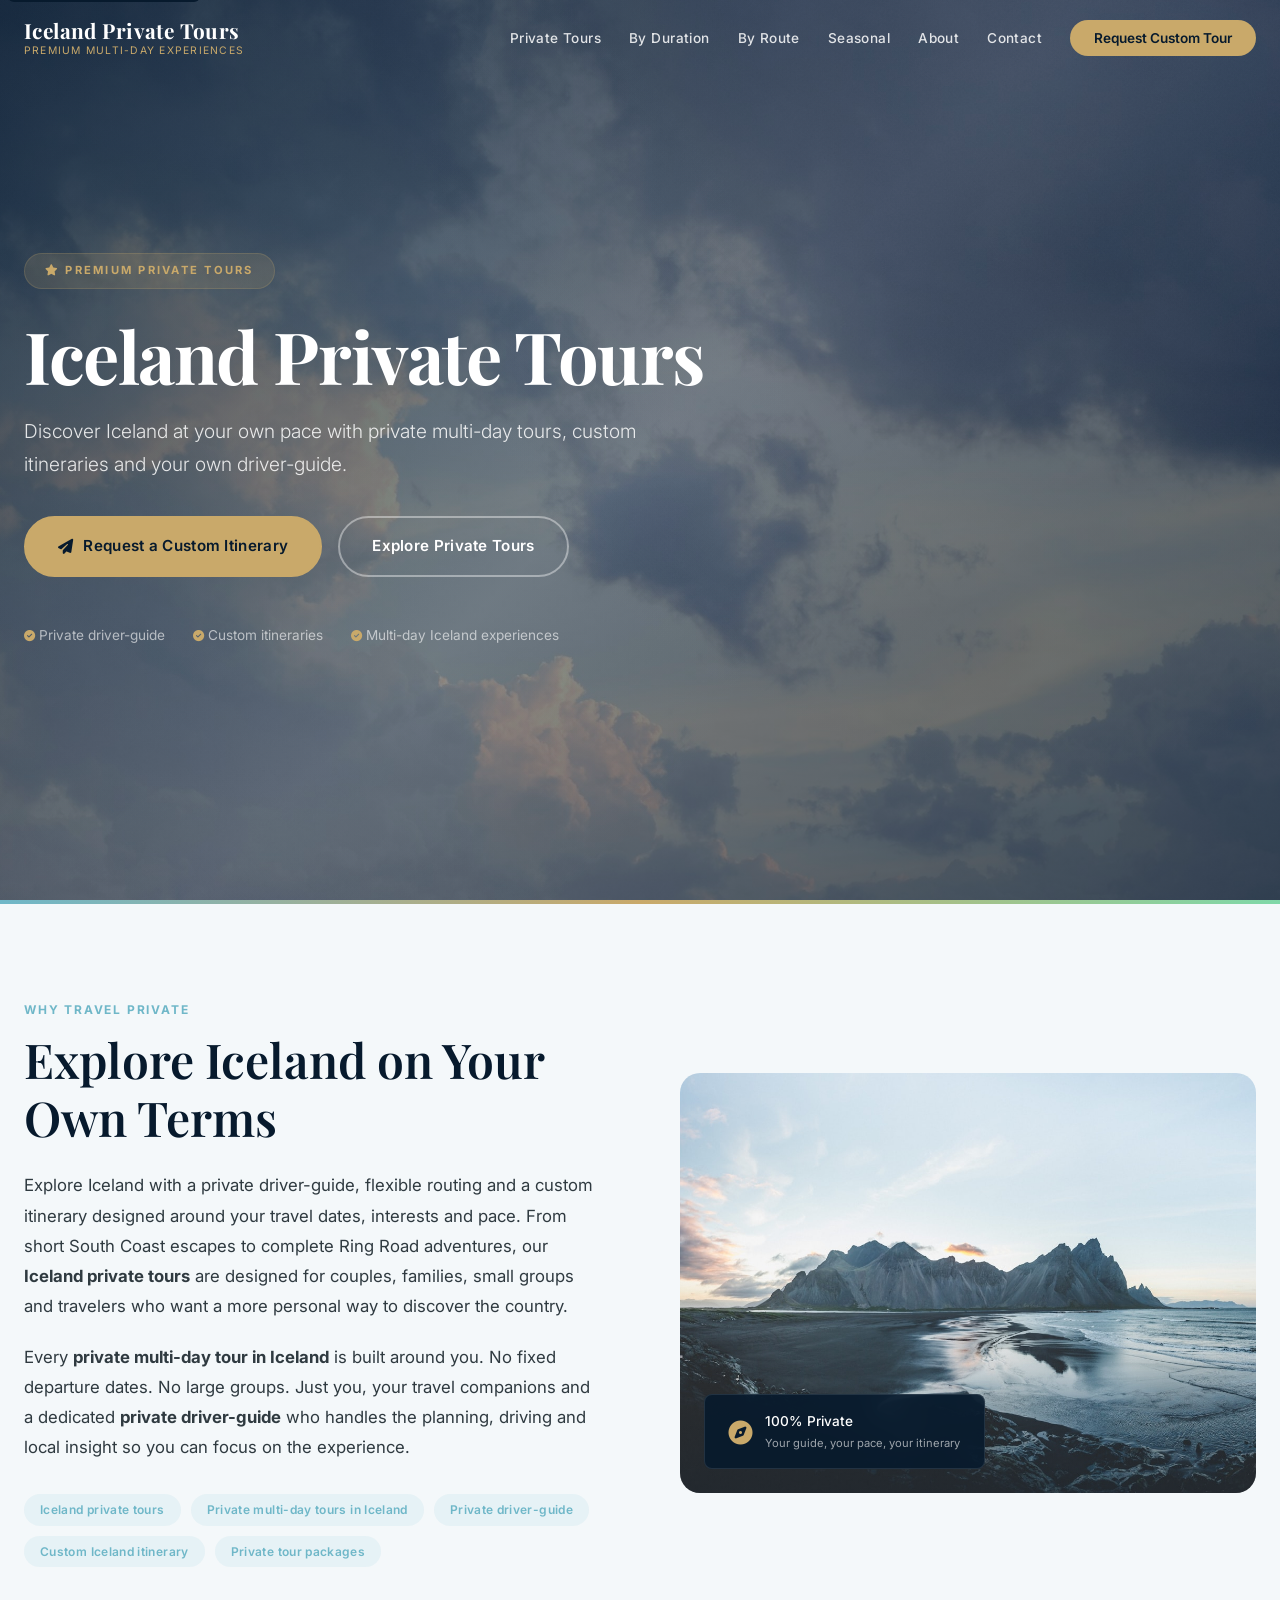
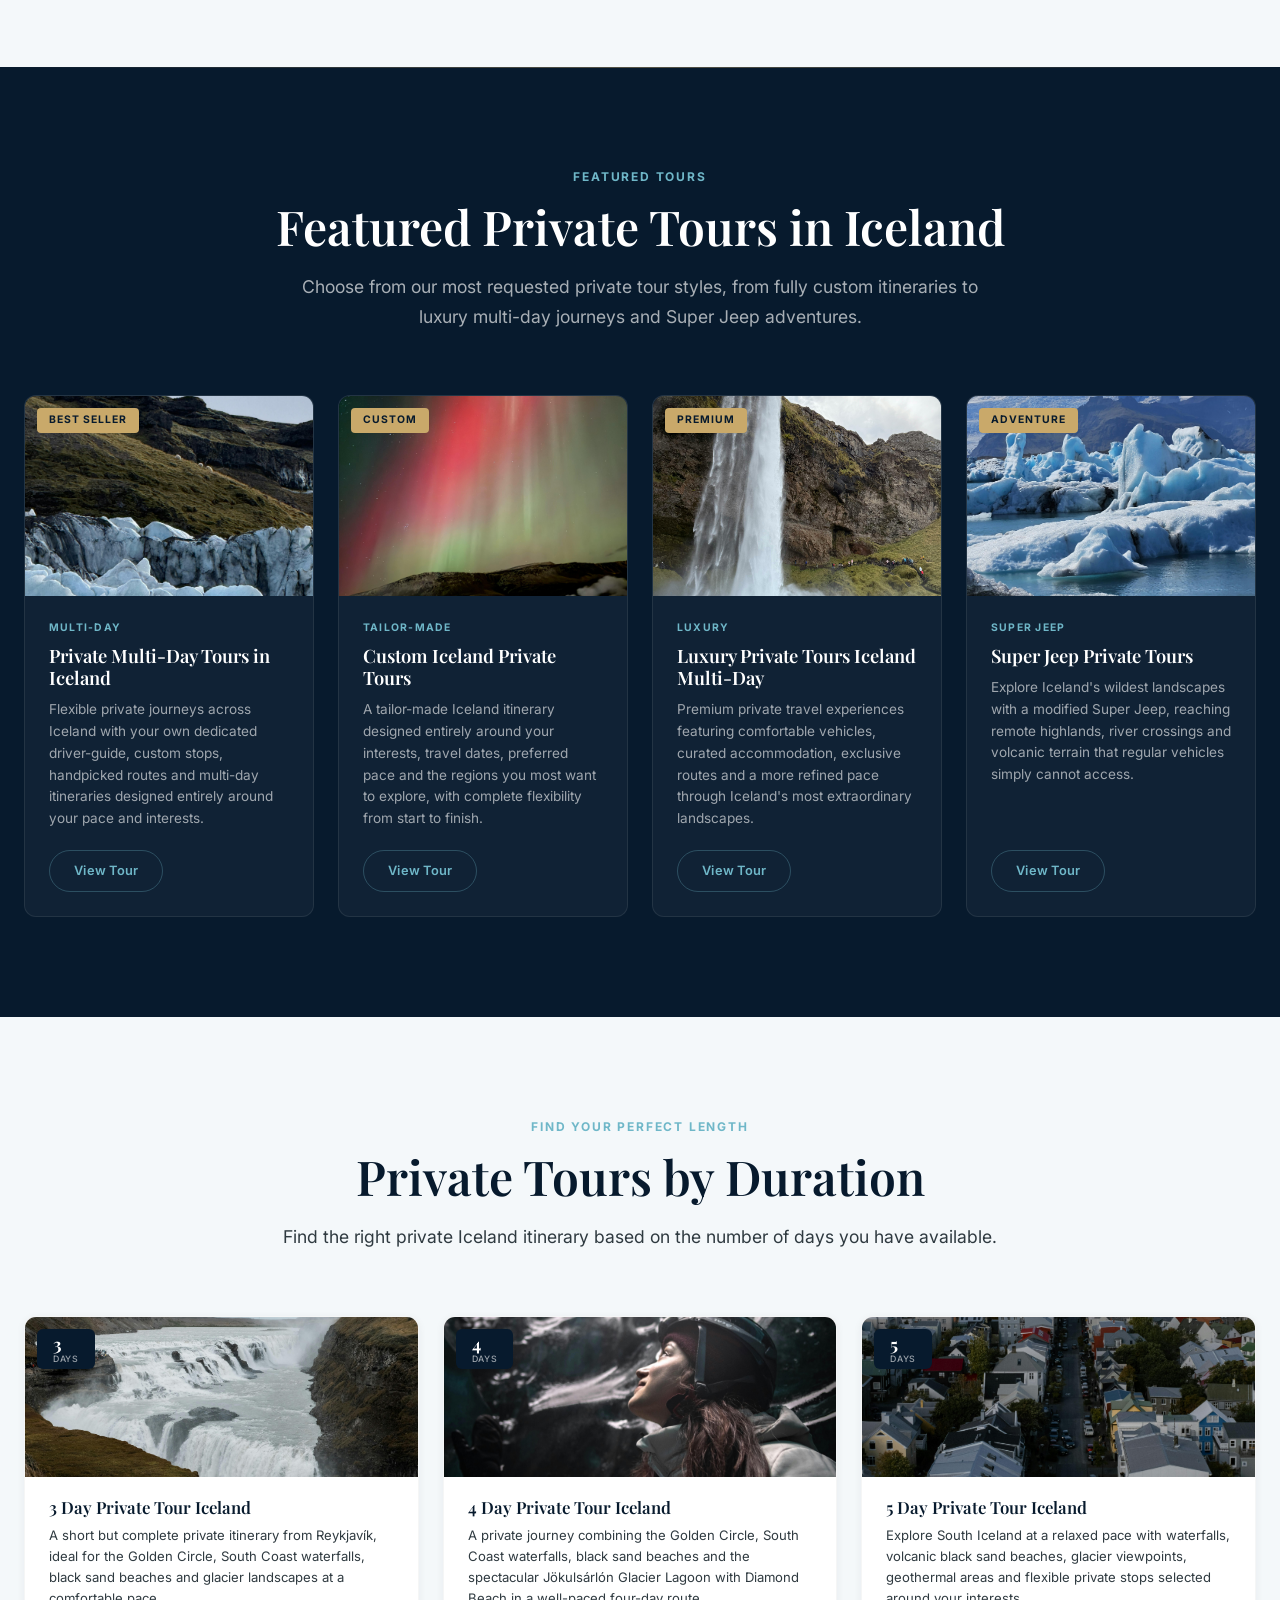
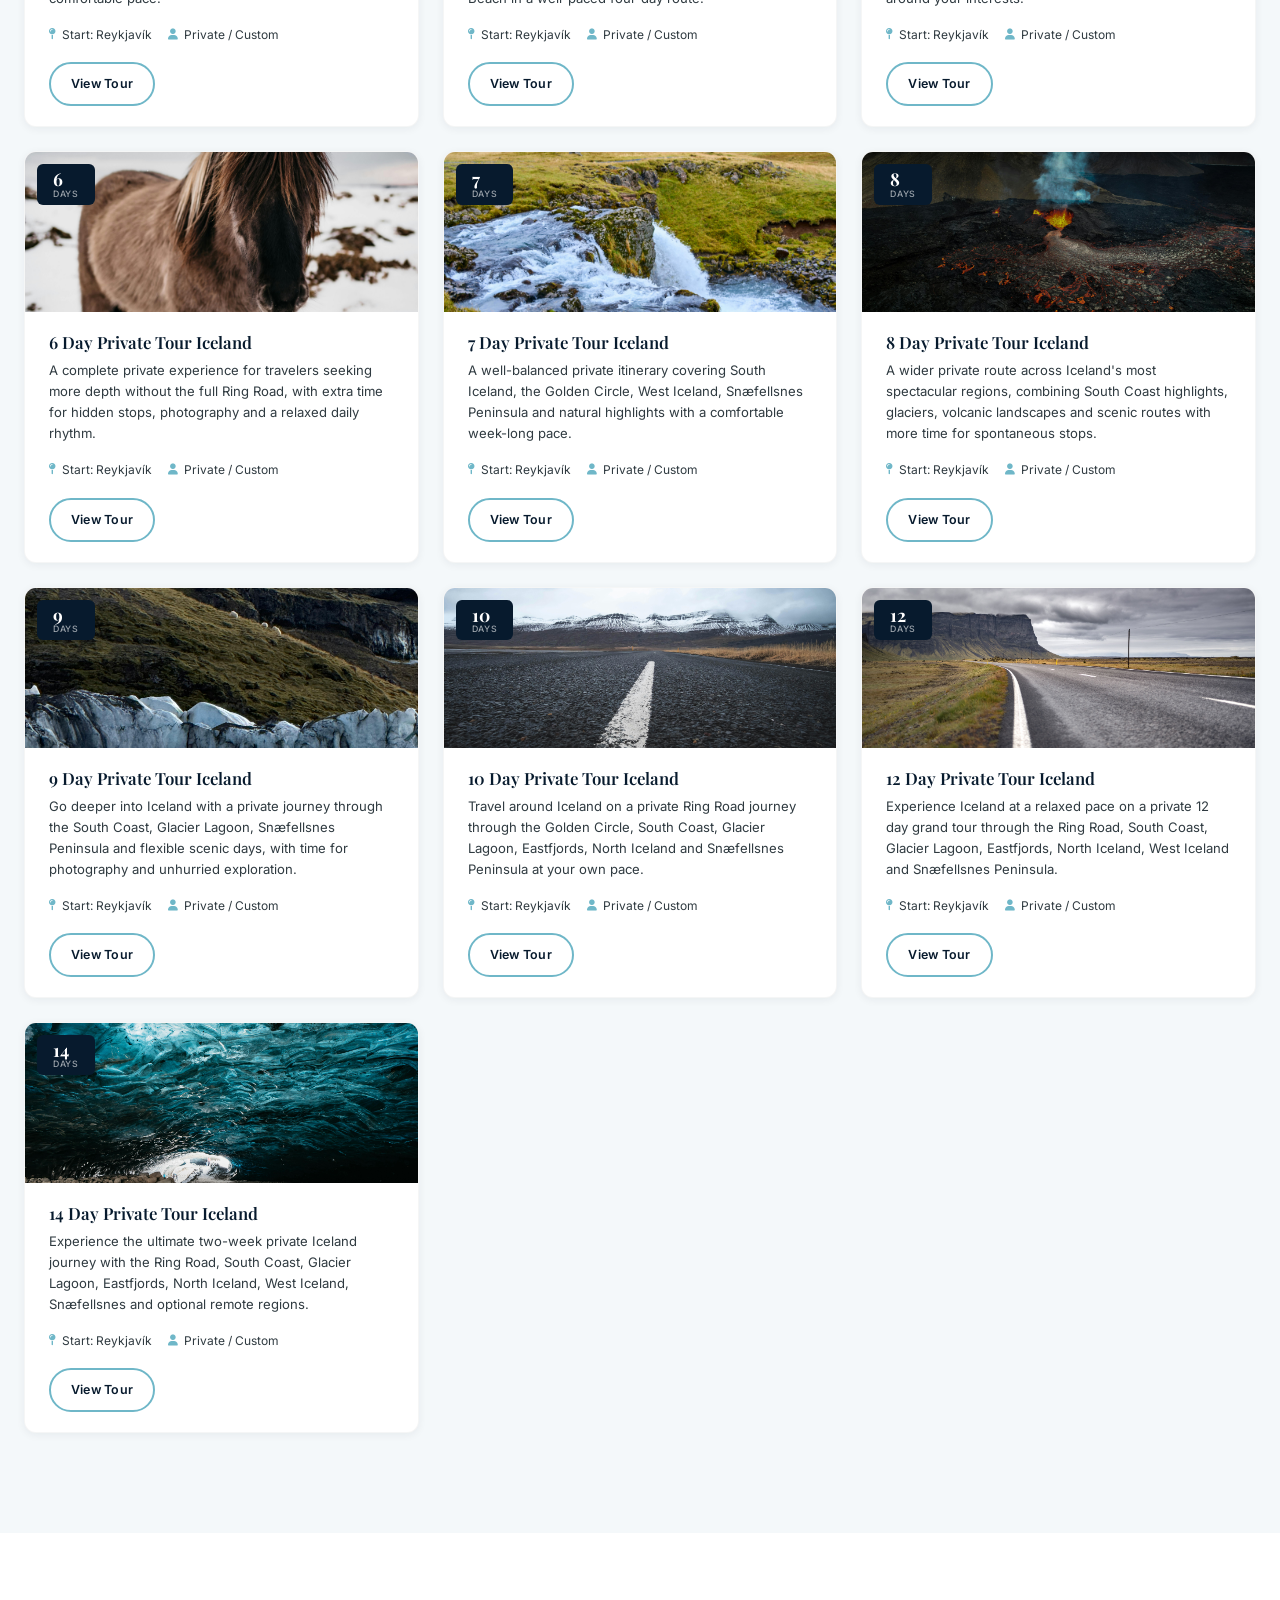
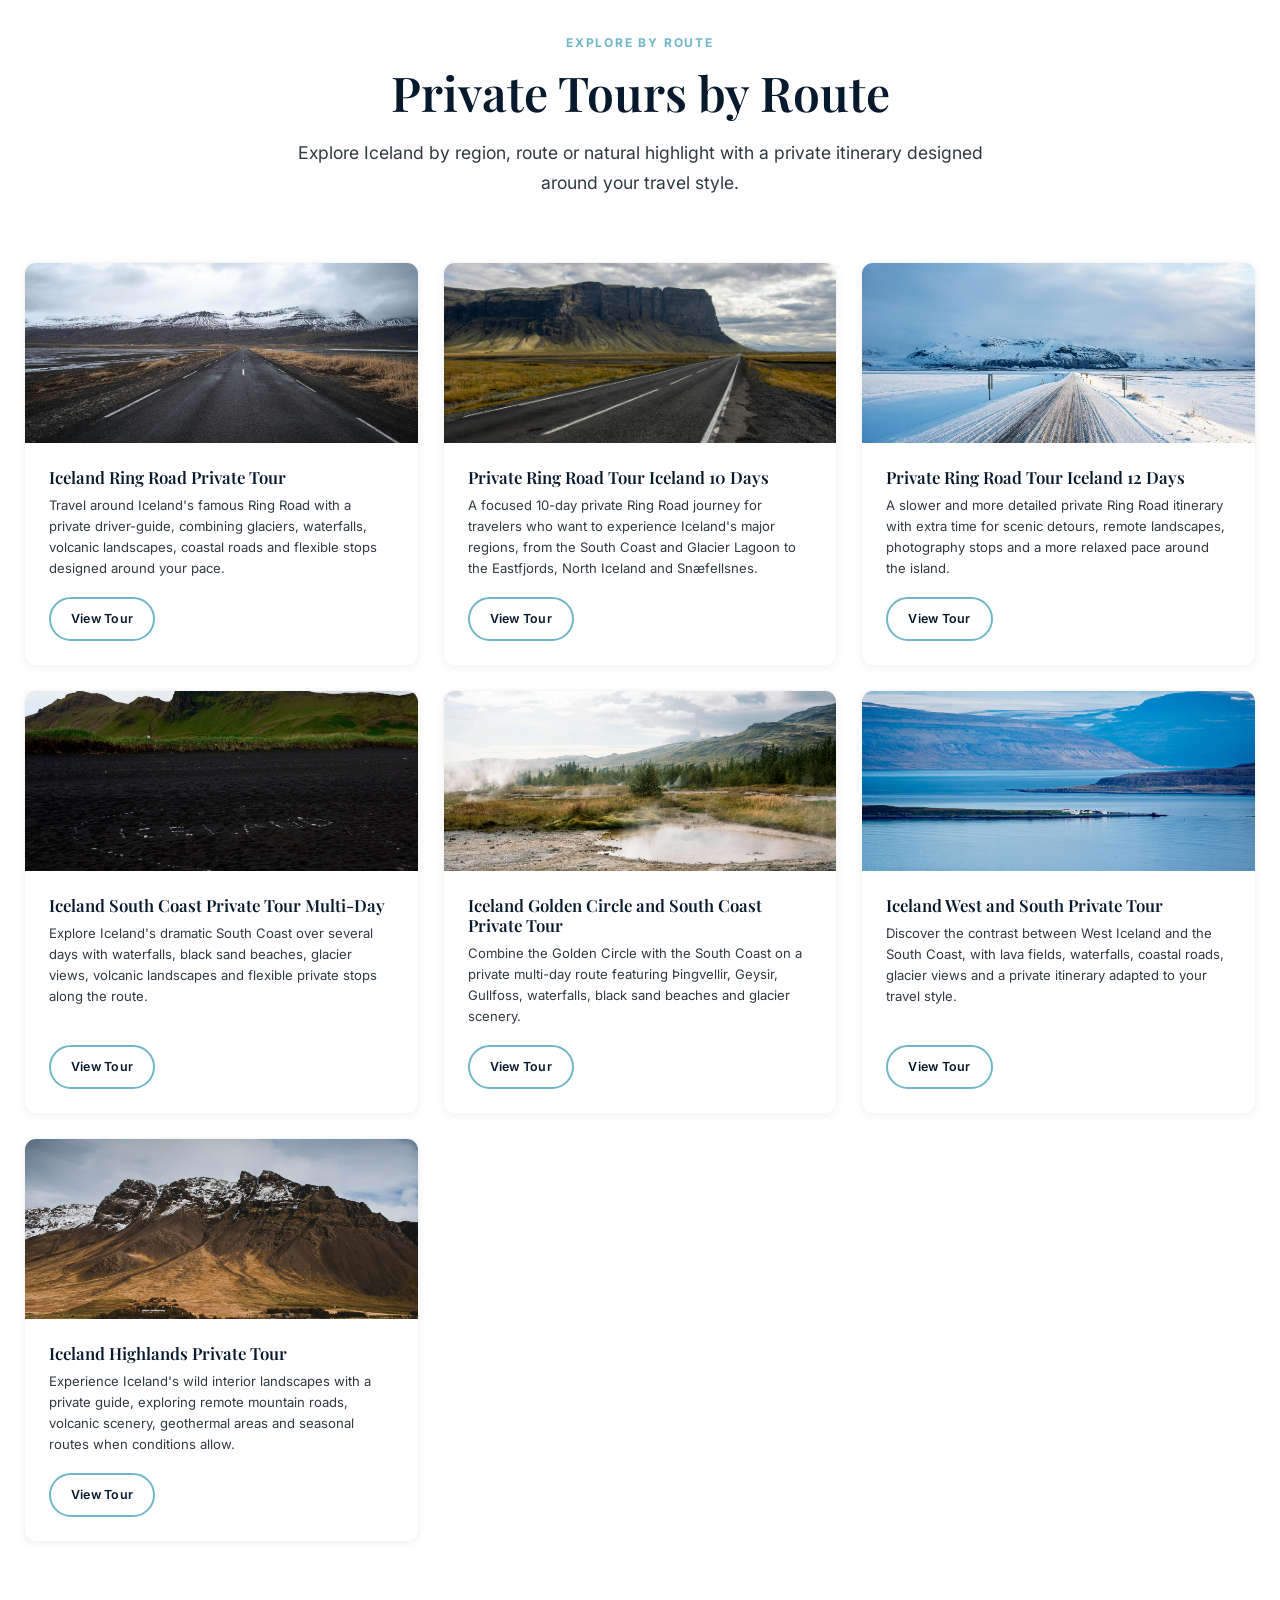
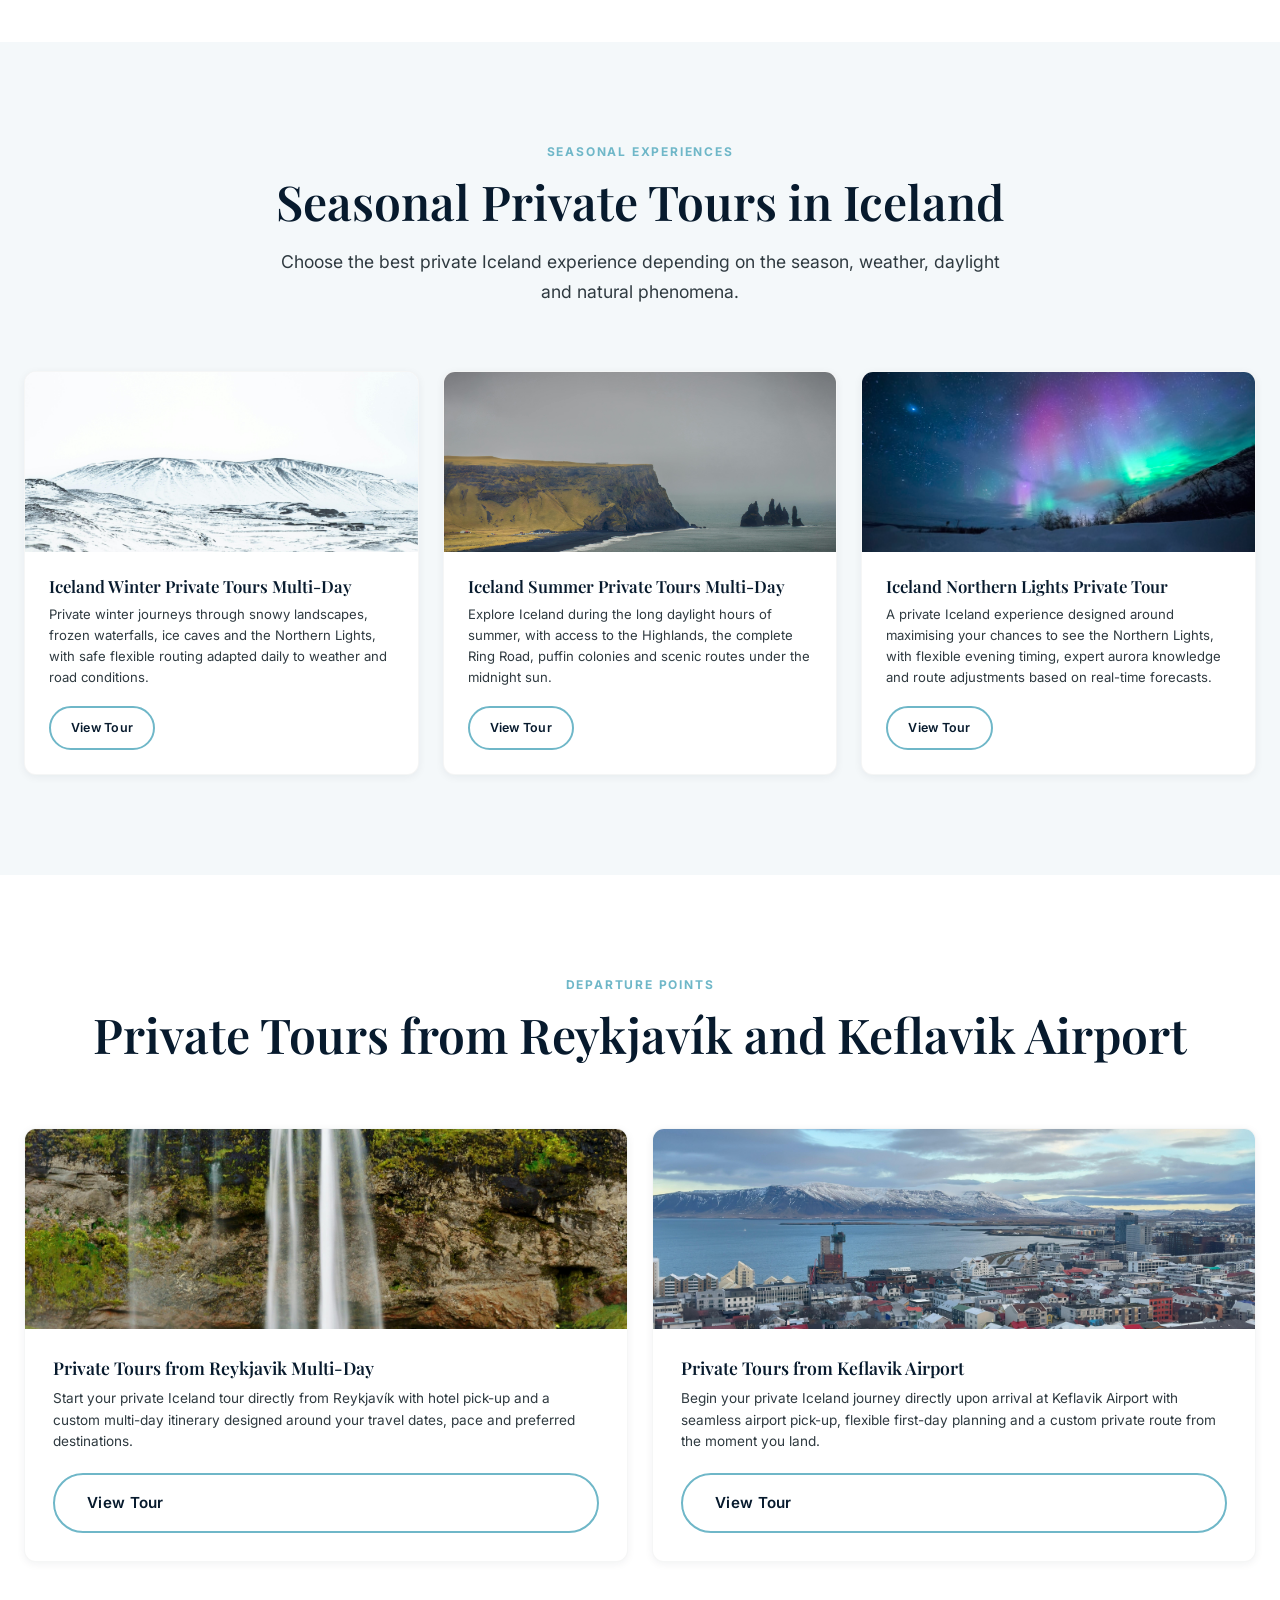
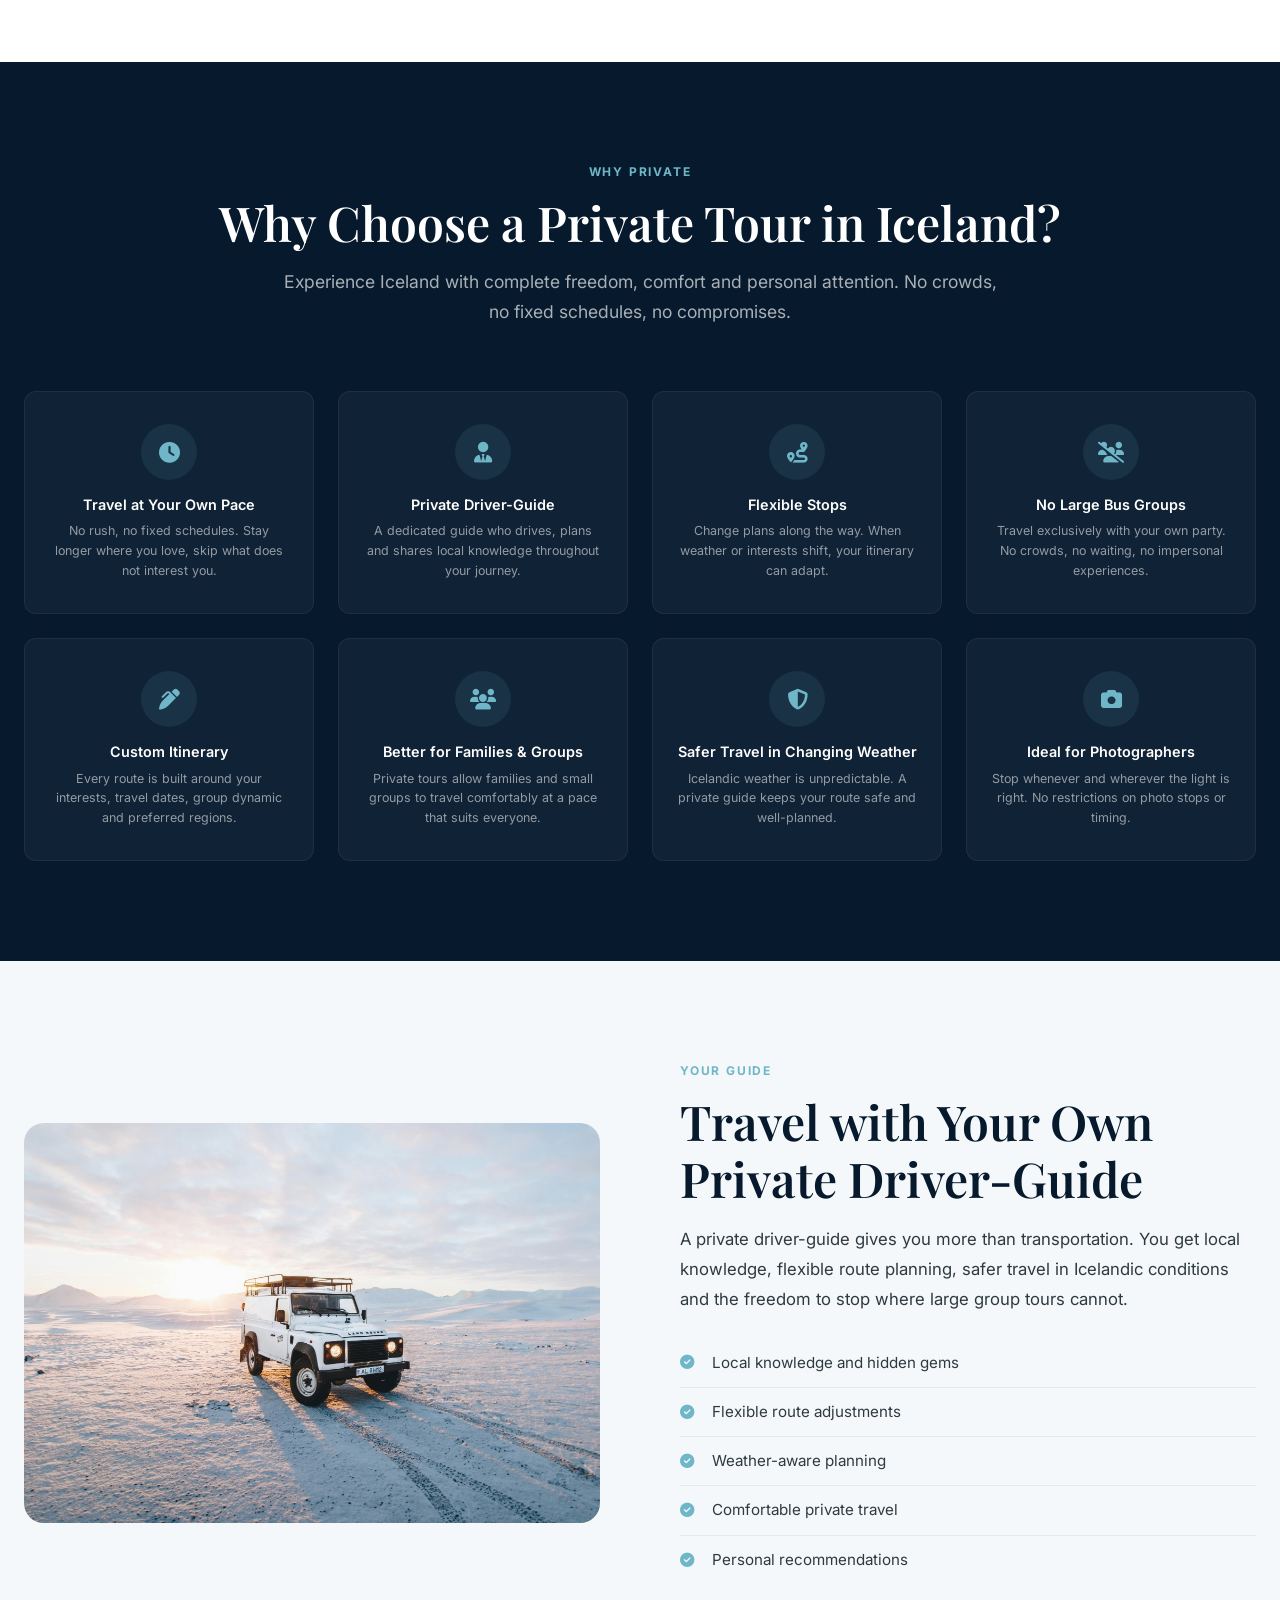
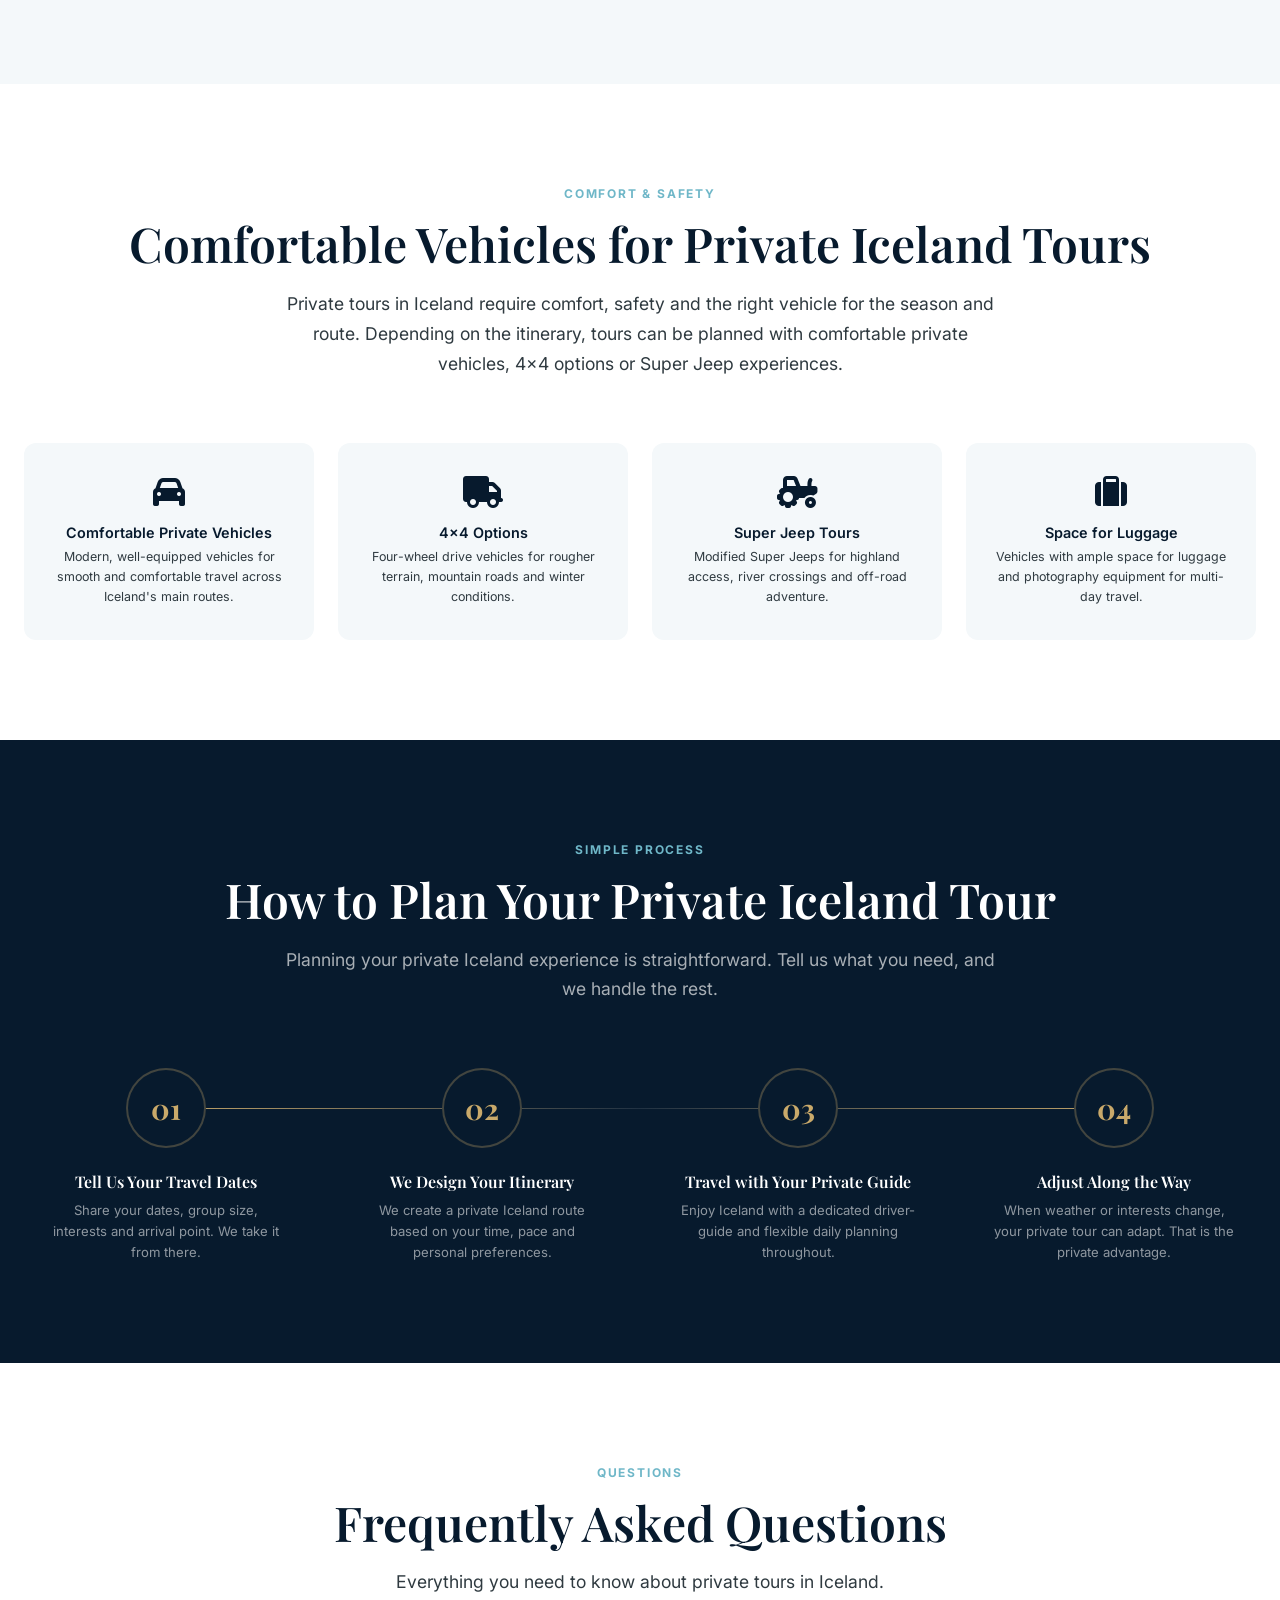
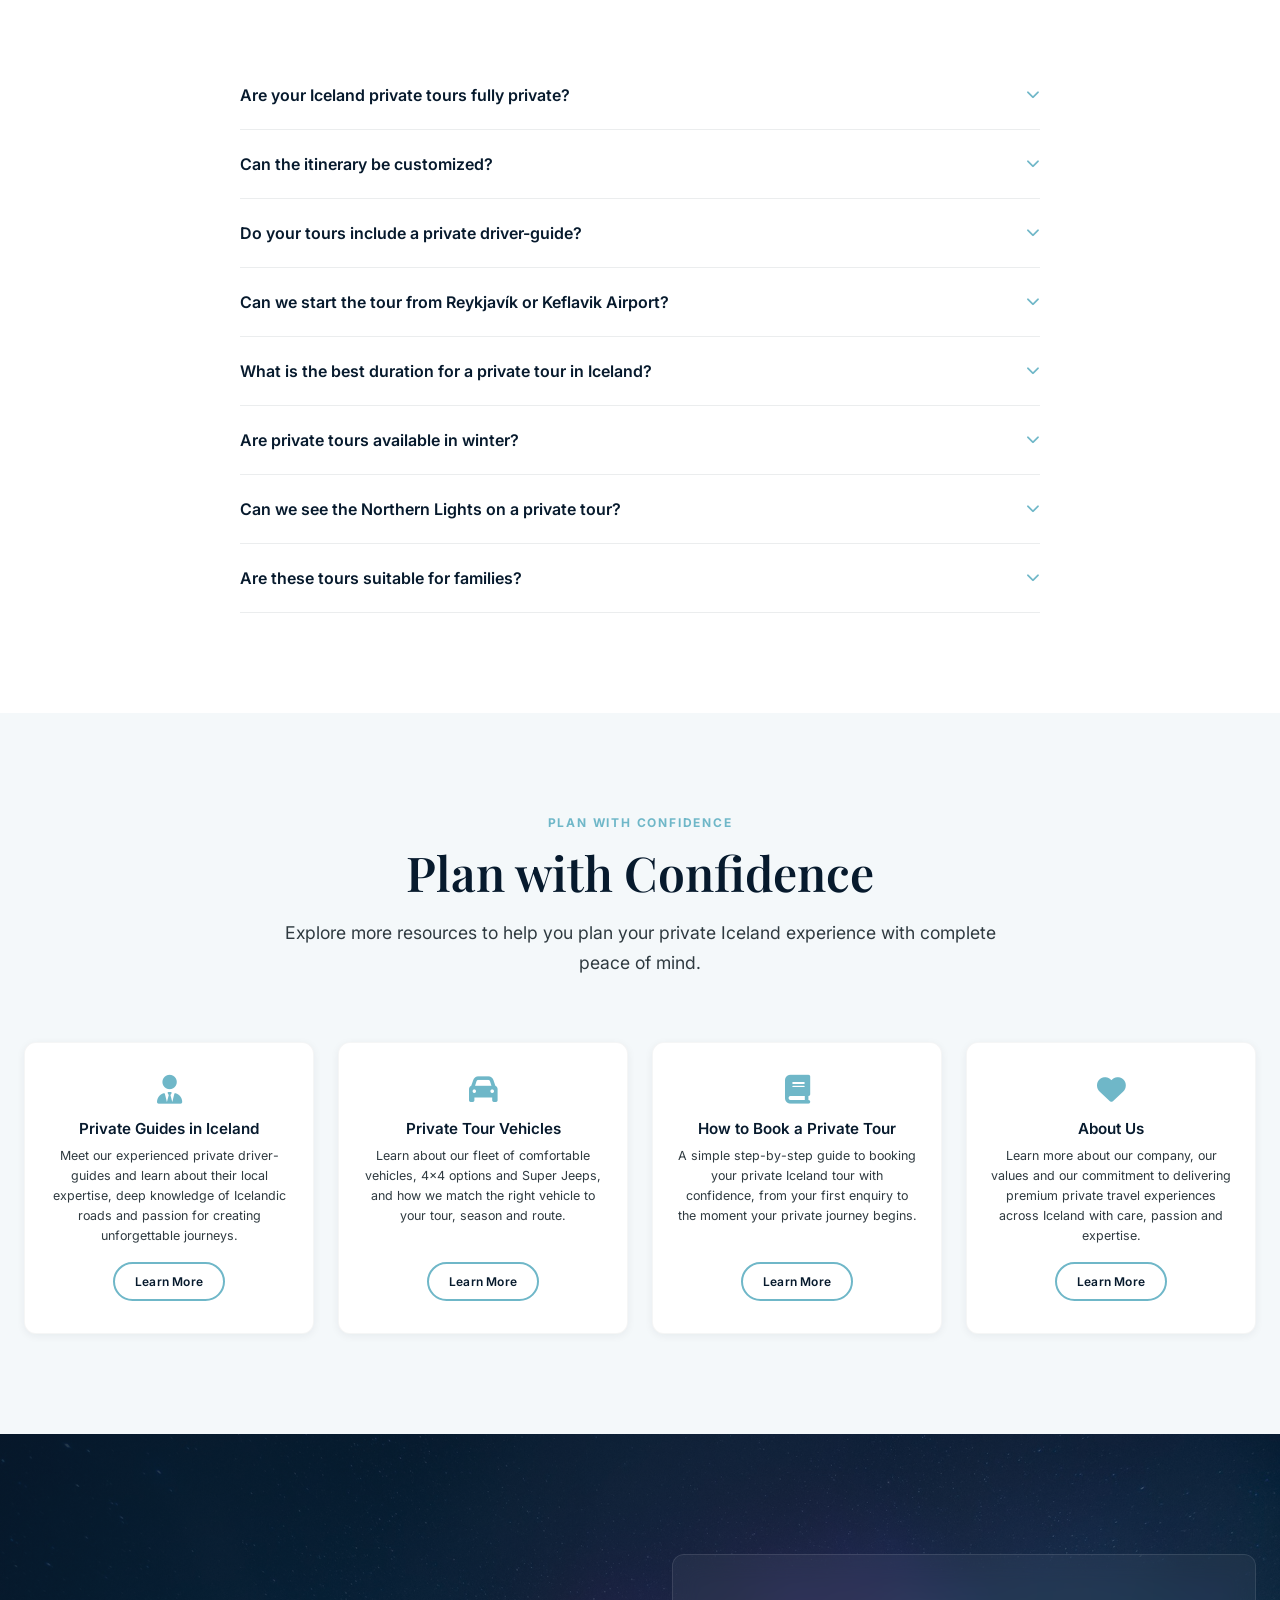
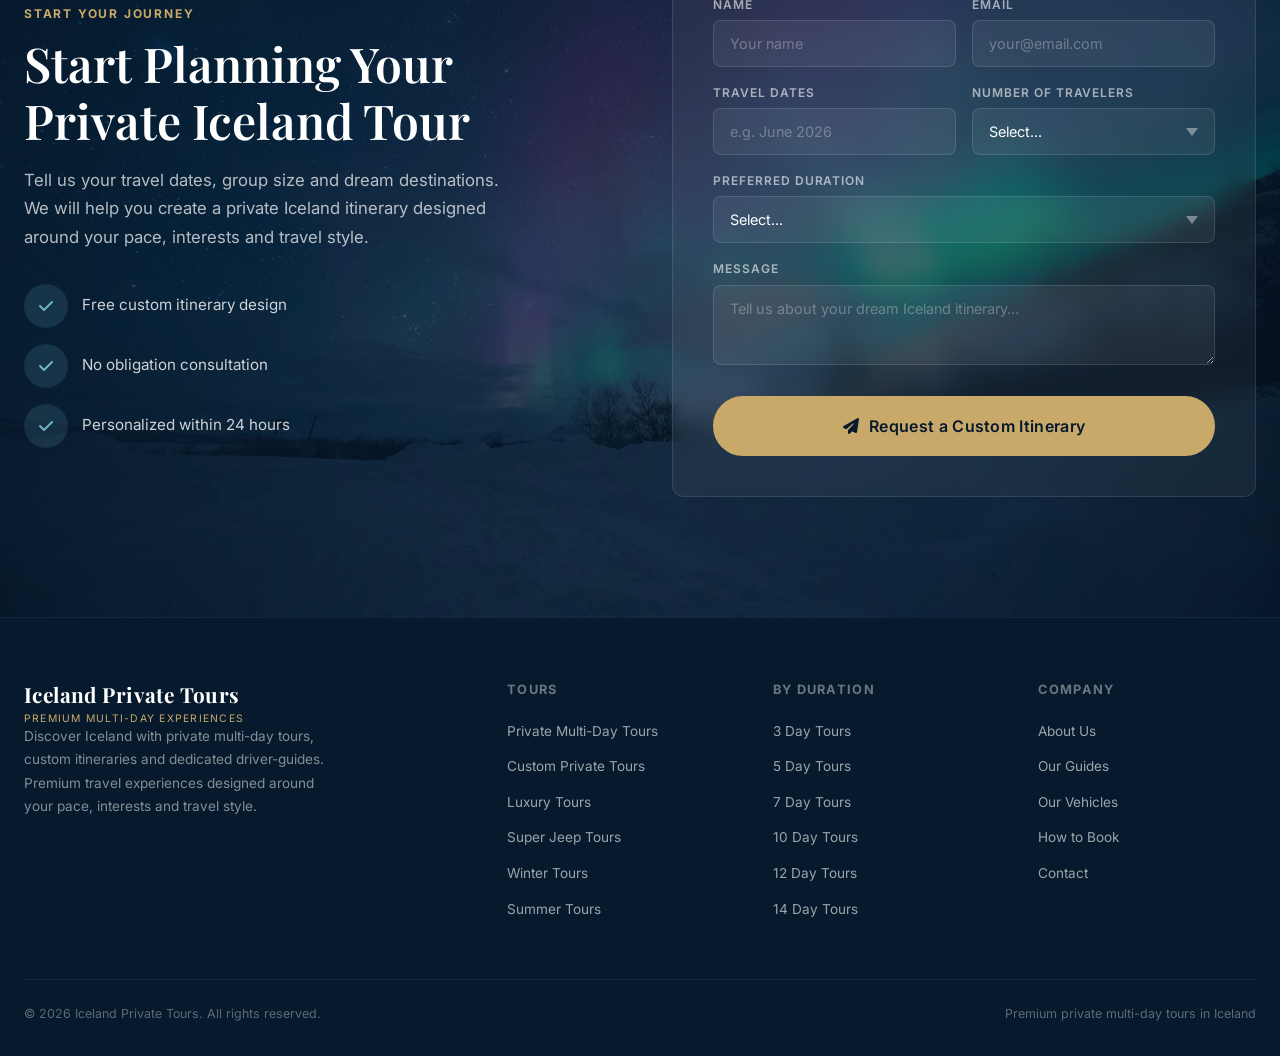
==== index.html @ 445b744e "Changes to be committed: 	modified:   assets/css/style.css 	modified:   assets/js/main.js 	modified:" ====
﻿<!DOCTYPE html>
<html lang="en">
<head>
<meta charset="UTF-8">
<meta name="viewport" content="width=device-width, initial-scale=1.0">
<title>Iceland Private Tours | Custom Multi-Day Tours with Private Driver-Guide</title>
<meta name="description" content="Discover Iceland with private multi-day tours, custom itineraries and your own driver-guide. Flexible, exclusive and premium travel experiences across Iceland.">
<link rel="preconnect" href="https://fonts.googleapis.com">
<link rel="preconnect" href="https://fonts.gstatic.com" crossorigin>
<link href="https://fonts.googleapis.com/css2?family=Playfair+Display:ital,wght@0,400;0,500;0,600;0,700;1,400&family=Inter:wght@300;400;500;600;700&display=swap" rel="stylesheet">
<link rel="stylesheet" href="https://cdnjs.cloudflare.com/ajax/libs/font-awesome/6.5.1/css/all.min.css">
<!-- Global Stylesheet -->
<link rel="stylesheet" href="assets/css/style.css">
</head>
<body>

<a class="skip-link" href="#main-content">Skip to main content</a>

<!-- ==================== HEADER ==================== -->
<header class="header" id="header">
  <div class="container">
    <a href="/" class="logo">
      Iceland Private Tours
      <span>Premium Multi-Day Experiences</span>
    </a>
    <nav class="nav" aria-label="Main navigation">
      <ul class="nav-list" id="navList">
        <li><a href="#private-tours" class="nav-link">Private Tours</a></li>
        <li><a href="#duration" class="nav-link">By Duration</a></li>
        <li><a href="#route" class="nav-link">By Route</a></li>
        <li><a href="#seasonal" class="nav-link">Seasonal</a></li>
        <li><a href="pages/about.html" class="nav-link">About</a></li>
        <li><a href="#contact" class="nav-link">Contact</a></li>
        <li><a href="#contact" class="nav-cta">Request Custom Tour</a></li>
      </ul>
      <button class="menu-toggle" id="menuToggle" type="button" aria-label="Open menu" aria-expanded="false" aria-controls="navList">
        <i class="fas fa-bars" aria-hidden="true"></i>
      </button>
    </nav>
  </div>
</header>

<main id="main-content">

<!-- ==================== HERO ==================== -->
<section class="hero" aria-labelledby="hero-title">
  <div class="hero-bg" aria-hidden="true"></div>
  <div class="hero-overlay" aria-hidden="true"></div>
  <div class="hero-pattern" aria-hidden="true"></div>
  <div class="container">
    <div class="hero-content">
      <span class="hero-tag"><i class="fas fa-star" aria-hidden="true"></i> Premium Private Tours</span>
      <h1 id="hero-title">Iceland Private Tours</h1>
      <p>Discover Iceland at your own pace with private multi-day tours, custom itineraries and your own driver-guide.</p>
      <div class="hero-actions">
        <a href="#contact" class="btn btn-primary"><i class="fas fa-paper-plane" aria-hidden="true"></i> Request a Custom Itinerary</a>
        <a href="#private-tours" class="btn btn-secondary">Explore Private Tours</a>
      </div>
      <ul class="hero-trust">
        <li><i class="fas fa-check-circle" aria-hidden="true"></i> Private driver-guide</li>
        <li><i class="fas fa-check-circle" aria-hidden="true"></i> Custom itineraries</li>
        <li><i class="fas fa-check-circle" aria-hidden="true"></i> Multi-day Iceland experiences</li>
      </ul>
    </div>
  </div>
</section>

<!-- ==================== INTRO ==================== -->
<section class="intro section" aria-labelledby="intro-title">
  <div class="container">
    <div class="intro-grid">
      <div class="intro-text">
        <span class="section-label">Why Travel Private</span>
        <h2 class="section-title" id="intro-title">Explore Iceland on Your Own Terms</h2>
        <p>Explore Iceland with a private driver-guide, flexible routing and a custom itinerary designed around your travel dates, interests and pace. From short South Coast escapes to complete Ring Road adventures, our <strong>Iceland private tours</strong> are designed for couples, families, small groups and travelers who want a more personal way to discover the country.</p>
        <p>Every <strong>private multi-day tour in Iceland</strong> is built around you. No fixed departure dates. No large groups. Just you, your travel companions and a dedicated <strong>private driver-guide</strong> who handles the planning, driving and local insight so you can focus on the experience.</p>
        <div class="intro-keywords">
          <span class="intro-keyword">Iceland private tours</span>
          <span class="intro-keyword">Private multi-day tours in Iceland</span>
          <span class="intro-keyword">Private driver-guide</span>
          <span class="intro-keyword">Custom Iceland itinerary</span>
          <span class="intro-keyword">Private tour packages</span>
        </div>
      </div>
      <div class="intro-image">
        <img src="assets/images/intro-private-guide-iceland.jpg" alt="Private driver-guide and traveler looking out over an Icelandic landscape" loading="lazy" width="600" height="700">
        <div class="intro-badge">
          <i class="fas fa-compass" aria-hidden="true"></i>
          <div class="intro-badge-text">
            100% Private
            <small>Your guide, your pace, your itinerary</small>
          </div>
        </div>
      </div>
    </div>
  </div>
</section>

<!-- ==================== FEATURED PRIVATE TOURS ==================== -->
<section class="featured section" id="private-tours" aria-labelledby="featured-title">
  <div class="container">
    <header class="section-header">
      <span class="section-label">Featured Tours</span>
      <h2 class="section-title" id="featured-title">Featured Private Tours in Iceland</h2>
      <p class="section-subtitle">Choose from our most requested private tour styles, from fully custom itineraries to luxury multi-day journeys and Super Jeep adventures.</p>
    </header>
    <ul class="featured-grid">
      <li><article class="tour-card">
        <figure class="tour-card-image">
          <img src="assets/images/private-multiday-tour-iceland.jpg" alt="Private vehicle on a multi-day Iceland tour route" loading="lazy" width="400" height="200">
          <span class="tour-card-badge">Best Seller</span>
        </figure>
        <div class="tour-card-body">
          <span class="tour-card-category">Multi-Day</span>
          <h3>Private Multi-Day Tours in Iceland</h3>
          <p>Flexible private journeys across Iceland with your own dedicated driver-guide, custom stops, handpicked routes and multi-day itineraries designed entirely around your pace and interests.</p>
          <a href="#contact" class="btn">View Tour</a>
        </div>
      </article></li>
      <li><article class="tour-card">
        <figure class="tour-card-image">
          <img src="assets/images/custom-iceland-private-tour.jpg" alt="Custom Iceland itinerary with a private guide reviewing the route" loading="lazy" width="400" height="200">
          <span class="tour-card-badge">Custom</span>
        </figure>
        <div class="tour-card-body">
          <span class="tour-card-category">Tailor-Made</span>
          <h3>Custom Iceland Private Tours</h3>
          <p>A tailor-made Iceland itinerary designed entirely around your interests, travel dates, preferred pace and the regions you most want to explore, with complete flexibility from start to finish.</p>
          <a href="#contact" class="btn">View Tour</a>
        </div>
      </article></li>
      <li><article class="tour-card">
        <figure class="tour-card-image">
          <img src="assets/images/luxury-private-tour-iceland.jpg" alt="Luxury private vehicle parked beside an Icelandic glacier landscape" loading="lazy" width="400" height="200">
          <span class="tour-card-badge">Premium</span>
        </figure>
        <div class="tour-card-body">
          <span class="tour-card-category">Luxury</span>
          <h3>Luxury Private Tours Iceland Multi-Day</h3>
          <p>Premium private travel experiences featuring comfortable vehicles, curated accommodation, exclusive routes and a more refined pace through Iceland's most extraordinary landscapes.</p>
          <a href="#contact" class="btn">View Tour</a>
        </div>
      </article></li>
      <li><article class="tour-card">
        <figure class="tour-card-image">
          <img src="assets/images/super-jeep-private-tour-iceland.jpg" alt="Modified Super Jeep crossing rugged Icelandic terrain" loading="lazy" width="400" height="200">
          <span class="tour-card-badge">Adventure</span>
        </figure>
        <div class="tour-card-body">
          <span class="tour-card-category">Super Jeep</span>
          <h3>Super Jeep Private Tours</h3>
          <p>Explore Iceland's wildest landscapes with a modified Super Jeep, reaching remote highlands, river crossings and volcanic terrain that regular vehicles simply cannot access.</p>
          <a href="#contact" class="btn">View Tour</a>
        </div>
      </article></li>
    </ul>
  </div>
</section>

<!-- ==================== TOURS BY DURATION ==================== -->
<section class="section" id="duration" aria-labelledby="duration-title">
  <div class="container">
    <header class="section-header">
      <span class="section-label">Find Your Perfect Length</span>
      <h2 class="section-title" id="duration-title">Private Tours by Duration</h2>
      <p class="section-subtitle">Find the right private Iceland itinerary based on the number of days you have available.</p>
    </header>
    <ul class="duration-grid">
      <li><article class="duration-card">
        <figure class="duration-card-image">
          <img src="assets/images/3-day-golden-circle-private-tour.jpg" alt="3 Day private tour route in Iceland" loading="lazy" width="400" height="160">
          <div class="duration-badge">3 <small>Days</small></div>
        </figure>
        <div class="duration-card-body">
          <h3>3 Day Private Tour Iceland</h3>
          <p>A short but complete private itinerary from Reykjavík, ideal for the Golden Circle, South Coast waterfalls, black sand beaches and glacier landscapes at a comfortable pace.</p>
          <div class="duration-meta">
            <span><i class="fas fa-map-pin" aria-hidden="true"></i> Start: Reykjavík</span>
            <span><i class="fas fa-user" aria-hidden="true"></i> Private / Custom</span>
          </div>
          <a href="pages/3-day-private-tour-iceland.html" class="btn btn-outline">View Tour</a>
        </div>
      </article></li>
      <li><article class="duration-card">
        <figure class="duration-card-image">
          <img src="assets/images/4-day-glacier-lagoon-private-tour.jpg" alt="4 Day private tour route in Iceland" loading="lazy" width="400" height="160">
          <div class="duration-badge">4 <small>Days</small></div>
        </figure>
        <div class="duration-card-body">
          <h3>4 Day Private Tour Iceland</h3>
          <p>A private journey combining the Golden Circle, South Coast waterfalls, black sand beaches and the spectacular Jökulsárlón Glacier Lagoon with Diamond Beach in a well-paced four-day route.</p>
          <div class="duration-meta">
            <span><i class="fas fa-map-pin" aria-hidden="true"></i> Start: Reykjavík</span>
            <span><i class="fas fa-user" aria-hidden="true"></i> Private / Custom</span>
          </div>
          <a href="pages/4-day-private-tour-iceland.html" class="btn btn-outline">View Tour</a>
        </div>
      </article></li>
      <li><article class="duration-card">
        <figure class="duration-card-image">
          <img src="assets/images/5-day-south-coast-private-tour.jpg" alt="5 Day private tour route in Iceland" loading="lazy" width="400" height="160">
          <div class="duration-badge">5 <small>Days</small></div>
        </figure>
        <div class="duration-card-body">
          <h3>5 Day Private Tour Iceland</h3>
          <p>Explore South Iceland at a relaxed pace with waterfalls, volcanic black sand beaches, glacier viewpoints, geothermal areas and flexible private stops selected around your interests.</p>
          <div class="duration-meta">
            <span><i class="fas fa-map-pin" aria-hidden="true"></i> Start: Reykjavík</span>
            <span><i class="fas fa-user" aria-hidden="true"></i> Private / Custom</span>
          </div>
          <a href="pages/5-day-private-tour-iceland.html" class="btn btn-outline">View Tour</a>
        </div>
      </article></li>
      <li><article class="duration-card">
        <figure class="duration-card-image">
          <img src="assets/images/6-day-private-tour-iceland.jpg" alt="6 Day private tour route in Iceland" loading="lazy" width="400" height="160">
          <div class="duration-badge">6 <small>Days</small></div>
        </figure>
        <div class="duration-card-body">
          <h3>6 Day Private Tour Iceland</h3>
          <p>A complete private experience for travelers seeking more depth without the full Ring Road, with extra time for hidden stops, photography and a relaxed daily rhythm.</p>
          <div class="duration-meta">
            <span><i class="fas fa-map-pin" aria-hidden="true"></i> Start: Reykjavík</span>
            <span><i class="fas fa-user" aria-hidden="true"></i> Private / Custom</span>
          </div>
          <a href="pages/6-day-private-tour-iceland.html" class="btn btn-outline">View Tour</a>
        </div>
      </article></li>
      <li><article class="duration-card">
        <figure class="duration-card-image">
          <img src="assets/images/7-day-snaefellsnes-private-tour.jpg" alt="7 Day private tour route in Iceland" loading="lazy" width="400" height="160">
          <div class="duration-badge">7 <small>Days</small></div>
        </figure>
        <div class="duration-card-body">
          <h3>7 Day Private Tour Iceland</h3>
          <p>A well-balanced private itinerary covering South Iceland, the Golden Circle, West Iceland, Snæfellsnes Peninsula and natural highlights with a comfortable week-long pace.</p>
          <div class="duration-meta">
            <span><i class="fas fa-map-pin" aria-hidden="true"></i> Start: Reykjavík</span>
            <span><i class="fas fa-user" aria-hidden="true"></i> Private / Custom</span>
          </div>
          <a href="pages/7-day-private-tour-iceland.html" class="btn btn-outline">View Tour</a>
        </div>
      </article></li>
      <li><article class="duration-card">
        <figure class="duration-card-image">
          <img src="assets/images/8-day-private-tour-iceland.jpg" alt="8 Day private tour route in Iceland" loading="lazy" width="400" height="160">
          <div class="duration-badge">8 <small>Days</small></div>
        </figure>
        <div class="duration-card-body">
          <h3>8 Day Private Tour Iceland</h3>
          <p>A wider private route across Iceland's most spectacular regions, combining South Coast highlights, glaciers, volcanic landscapes and scenic routes with more time for spontaneous stops.</p>
          <div class="duration-meta">
            <span><i class="fas fa-map-pin" aria-hidden="true"></i> Start: Reykjavík</span>
            <span><i class="fas fa-user" aria-hidden="true"></i> Private / Custom</span>
          </div>
          <a href="pages/8-day-private-tour-iceland.html" class="btn btn-outline">View Tour</a>
        </div>
      </article></li>
      <li><article class="duration-card">
        <figure class="duration-card-image">
          <img src="assets/images/private-multiday-tour-iceland.jpg" alt="9 Day private tour route in Iceland" loading="lazy" width="400" height="160">
          <div class="duration-badge">9 <small>Days</small></div>
        </figure>
        <div class="duration-card-body">
          <h3>9 Day Private Tour Iceland</h3>
          <p>Go deeper into Iceland with a private journey through the South Coast, Glacier Lagoon, Snæfellsnes Peninsula and flexible scenic days, with time for photography and unhurried exploration.</p>
          <div class="duration-meta">
            <span><i class="fas fa-map-pin" aria-hidden="true"></i> Start: Reykjavík</span>
            <span><i class="fas fa-user" aria-hidden="true"></i> Private / Custom</span>
          </div>
          <a href="pages/9-day-private-tour-iceland.html" class="btn btn-outline">View Tour</a>
        </div>
      </article></li>
      <li><article class="duration-card">
        <figure class="duration-card-image">
          <img src="assets/images/10-day-ring-road-private-tour.jpg" alt="10 Day private tour route in Iceland" loading="lazy" width="400" height="160">
          <div class="duration-badge">10 <small>Days</small></div>
        </figure>
        <div class="duration-card-body">
          <h3>10 Day Private Tour Iceland</h3>
          <p>Travel around Iceland on a private Ring Road journey through the Golden Circle, South Coast, Glacier Lagoon, Eastfjords, North Iceland and Snæfellsnes Peninsula at your own pace.</p>
          <div class="duration-meta">
            <span><i class="fas fa-map-pin" aria-hidden="true"></i> Start: Reykjavík</span>
            <span><i class="fas fa-user" aria-hidden="true"></i> Private / Custom</span>
          </div>
          <a href="pages/10-day-private-tour-iceland.html" class="btn btn-outline">View Tour</a>
        </div>
      </article></li>
      <li><article class="duration-card">
        <figure class="duration-card-image">
          <img src="assets/images/12-day-private-tour-iceland.jpg" alt="12 Day private tour route in Iceland" loading="lazy" width="400" height="160">
          <div class="duration-badge">12 <small>Days</small></div>
        </figure>
        <div class="duration-card-body">
          <h3>12 Day Private Tour Iceland</h3>
          <p>Experience Iceland at a relaxed pace on a private 12 day grand tour through the Ring Road, South Coast, Glacier Lagoon, Eastfjords, North Iceland, West Iceland and Snæfellsnes Peninsula.</p>
          <div class="duration-meta">
            <span><i class="fas fa-map-pin" aria-hidden="true"></i> Start: Reykjavík</span>
            <span><i class="fas fa-user" aria-hidden="true"></i> Private / Custom</span>
          </div>
          <a href="pages/12-day-private-tour-iceland.html" class="btn btn-outline">View Tour</a>
        </div>
      </article></li>
      <li><article class="duration-card">
        <figure class="duration-card-image">
          <img src="assets/images/14-day-complete-iceland-private-tour.jpg" alt="14 Day private tour route in Iceland" loading="lazy" width="400" height="160">
          <div class="duration-badge">14 <small>Days</small></div>
        </figure>
        <div class="duration-card-body">
          <h3>14 Day Private Tour Iceland</h3>
          <p>Experience the ultimate two-week private Iceland journey with the Ring Road, South Coast, Glacier Lagoon, Eastfjords, North Iceland, West Iceland, Snæfellsnes and optional remote regions.</p>
          <div class="duration-meta">
            <span><i class="fas fa-map-pin" aria-hidden="true"></i> Start: Reykjavík</span>
            <span><i class="fas fa-user" aria-hidden="true"></i> Private / Custom</span>
          </div>
          <a href="pages/14-day-private-tour-iceland.html" class="btn btn-outline">View Tour</a>
        </div>
      </article></li>
    </ul>
  </div>
</section>

<!-- ==================== TOURS BY ROUTE ==================== -->
<section class="section" style="background: var(--white);" id="route" aria-labelledby="route-title">
  <div class="container">
    <header class="section-header">
      <span class="section-label">Explore by Route</span>
      <h2 class="section-title" id="route-title">Private Tours by Route</h2>
      <p class="section-subtitle">Explore Iceland by region, route or natural highlight with a private itinerary designed around your travel style.</p>
    </header>
    <ul class="route-grid">
      <li><article class="route-card">
        <figure class="route-card-image"><img src="assets/images/ring-road-private-tour-iceland.jpg" alt="Iceland Ring Road Private Tour" loading="lazy" width="400" height="180"></figure>
        <div class="route-card-body">
          <h3>Iceland Ring Road Private Tour</h3>
          <p>Travel around Iceland's famous Ring Road with a private driver-guide, combining glaciers, waterfalls, volcanic landscapes, coastal roads and flexible stops designed around your pace.</p>
          <a href="#contact" class="btn btn-outline">View Tour</a>
        </div>
      </article></li>
      <li><article class="route-card">
        <figure class="route-card-image"><img src="assets/images/ring-road-10-days-iceland.jpg" alt="Private Ring Road Tour Iceland 10 Days" loading="lazy" width="400" height="180"></figure>
        <div class="route-card-body">
          <h3>Private Ring Road Tour Iceland 10 Days</h3>
          <p>A focused 10-day private Ring Road journey for travelers who want to experience Iceland's major regions, from the South Coast and Glacier Lagoon to the Eastfjords, North Iceland and Snæfellsnes.</p>
          <a href="#contact" class="btn btn-outline">View Tour</a>
        </div>
      </article></li>
      <li><article class="route-card">
        <figure class="route-card-image"><img src="assets/images/ring-road-12-days-iceland.jpg" alt="Private Ring Road Tour Iceland 12 Days" loading="lazy" width="400" height="180"></figure>
        <div class="route-card-body">
          <h3>Private Ring Road Tour Iceland 12 Days</h3>
          <p>A slower and more detailed private Ring Road itinerary with extra time for scenic detours, remote landscapes, photography stops and a more relaxed pace around the island.</p>
          <a href="#contact" class="btn btn-outline">View Tour</a>
        </div>
      </article></li>
      <li><article class="route-card">
        <figure class="route-card-image"><img src="assets/images/south-coast-private-tour-iceland.jpg" alt="Iceland South Coast Private Tour Multi-Day" loading="lazy" width="400" height="180"></figure>
        <div class="route-card-body">
          <h3>Iceland South Coast Private Tour Multi-Day</h3>
          <p>Explore Iceland's dramatic South Coast over several days with waterfalls, black sand beaches, glacier views, volcanic landscapes and flexible private stops along the route.</p>
          <a href="#contact" class="btn btn-outline">View Tour</a>
        </div>
      </article></li>
      <li><article class="route-card">
        <figure class="route-card-image"><img src="assets/images/golden-circle-south-coast-private-tour.jpg" alt="Iceland Golden Circle and South Coast Private Tour" loading="lazy" width="400" height="180"></figure>
        <div class="route-card-body">
          <h3>Iceland Golden Circle and South Coast Private Tour</h3>
          <p>Combine the Golden Circle with the South Coast on a private multi-day route featuring Þingvellir, Geysir, Gullfoss, waterfalls, black sand beaches and glacier scenery.</p>
          <a href="#contact" class="btn btn-outline">View Tour</a>
        </div>
      </article></li>
      <li><article class="route-card">
        <figure class="route-card-image"><img src="assets/images/west-south-private-tour-iceland.jpg" alt="Iceland West and South Private Tour" loading="lazy" width="400" height="180"></figure>
        <div class="route-card-body">
          <h3>Iceland West and South Private Tour</h3>
          <p>Discover the contrast between West Iceland and the South Coast, with lava fields, waterfalls, coastal roads, glacier views and a private itinerary adapted to your travel style.</p>
          <a href="#contact" class="btn btn-outline">View Tour</a>
        </div>
      </article></li>
      <li><article class="route-card">
        <figure class="route-card-image"><img src="assets/images/highlands-private-tour-iceland.jpg" alt="Iceland Highlands Private Tour" loading="lazy" width="400" height="180"></figure>
        <div class="route-card-body">
          <h3>Iceland Highlands Private Tour</h3>
          <p>Experience Iceland's wild interior landscapes with a private guide, exploring remote mountain roads, volcanic scenery, geothermal areas and seasonal routes when conditions allow.</p>
          <a href="#contact" class="btn btn-outline">View Tour</a>
        </div>
      </article></li>
    </ul>
  </div>
</section>

<!-- ==================== SEASONAL TOURS ==================== -->
<section class="seasonal section" id="seasonal" aria-labelledby="seasonal-title">
  <div class="container">
    <header class="section-header">
      <span class="section-label">Seasonal Experiences</span>
      <h2 class="section-title" id="seasonal-title">Seasonal Private Tours in Iceland</h2>
      <p class="section-subtitle">Choose the best private Iceland experience depending on the season, weather, daylight and natural phenomena.</p>
    </header>
    <ul class="seasonal-grid">
      <li><article class="seasonal-card">
        <figure class="seasonal-card-image"><img src="assets/images/winter-private-tour-iceland.jpg" alt="Iceland Winter Private Tours Multi-Day" loading="lazy" width="400" height="180"></figure>
        <div class="seasonal-card-body">
          <h3>Iceland Winter Private Tours Multi-Day</h3>
          <p>Private winter journeys through snowy landscapes, frozen waterfalls, ice caves and the Northern Lights, with safe flexible routing adapted daily to weather and road conditions.</p>
          <a href="#contact" class="btn btn-outline">View Tour</a>
        </div>
      </article></li>
      <li><article class="seasonal-card">
        <div class="seasonal-card-image"><img src="assets/images/summer-private-tour-iceland.jpg" alt="Iceland Summer Private Tours Multi-Day" loading="lazy" width="400" height="180"></div>
        <div class="seasonal-card-body">
          <h3>Iceland Summer Private Tours Multi-Day</h3>
          <p>Explore Iceland during the long daylight hours of summer, with access to the Highlands, the complete Ring Road, puffin colonies and scenic routes under the midnight sun.</p>
          <a href="#contact" class="btn btn-outline">View Tour</a>
        </div>
      </article></li>
      <li><article class="seasonal-card">
        <figure class="seasonal-card-image"><img src="assets/images/northern-lights-private-tour-iceland.jpg" alt="Iceland Northern Lights Private Tour" loading="lazy" width="400" height="180"></figure>
        <div class="seasonal-card-body">
          <h3>Iceland Northern Lights Private Tour</h3>
          <p>A private Iceland experience designed around maximising your chances to see the Northern Lights, with flexible evening timing, expert aurora knowledge and route adjustments based on real-time forecasts.</p>
          <a href="#contact" class="btn btn-outline">View Tour</a>
        </div>
      </article></li>
    </ul>
  </div>
</section>

<!-- ==================== TOURS FROM REYKJAVIK / KEFLAVIK ==================== -->
<section class="section" style="background: var(--white);" aria-labelledby="location-title">
  <div class="container">
    <header class="section-header">
      <span class="section-label">Departure Points</span>
      <h2 class="section-title" id="location-title">Private Tours from Reykjavík and Keflavik Airport</h2>
    </header>
    <ul class="location-grid">
      <li><article class="location-card">
        <figure class="location-card-image"><img src="assets/images/private-tours-from-reykjavik.jpg" alt="Private Tours from Reykjavik Multi-Day" loading="lazy" width="400" height="200"></figure>
        <div class="location-card-body">
          <h3>Private Tours from Reykjavik Multi-Day</h3>
          <p>Start your private Iceland tour directly from Reykjavík with hotel pick-up and a custom multi-day itinerary designed around your travel dates, pace and preferred destinations.</p>
          <a href="#contact" class="btn btn-outline">View Tour</a>
        </div>
      </article></li>
      <li><article class="location-card">
        <figure class="location-card-image"><img src="assets/images/private-tours-from-keflavik-airport.jpg" alt="Private Tours from Keflavik Airport" loading="lazy" width="400" height="200"></figure>
        <div class="location-card-body">
          <h3>Private Tours from Keflavik Airport</h3>
          <p>Begin your private Iceland journey directly upon arrival at Keflavik Airport with seamless airport pick-up, flexible first-day planning and a custom private route from the moment you land.</p>
          <a href="#contact" class="btn btn-outline">View Tour</a>
        </div>
      </article></li>
    </ul>
  </div>
</section>

<!-- ==================== WHY CHOOSE ==================== -->
<section class="why-choose section" aria-labelledby="why-choose-title">
  <div class="container">
    <header class="section-header">
      <span class="section-label">Why Private</span>
      <h2 class="section-title" id="why-choose-title">Why Choose a Private Tour in Iceland?</h2>
      <p class="section-subtitle">Experience Iceland with complete freedom, comfort and personal attention. No crowds, no fixed schedules, no compromises.</p>
    </header>
    <ul class="benefits-grid">
      <li class="benefit-card">
        <div class="benefit-icon"><i class="fas fa-clock" aria-hidden="true"></i></div>
        <h3>Travel at Your Own Pace</h3>
        <p>No rush, no fixed schedules. Stay longer where you love, skip what does not interest you.</p>
      </li>
      <li class="benefit-card">
        <div class="benefit-icon"><i class="fas fa-user-tie" aria-hidden="true"></i></div>
        <h3>Private Driver-Guide</h3>
        <p>A dedicated guide who drives, plans and shares local knowledge throughout your journey.</p>
      </li>
      <li class="benefit-card">
        <div class="benefit-icon"><i class="fas fa-route" aria-hidden="true"></i></div>
        <h3>Flexible Stops</h3>
        <p>Change plans along the way. When weather or interests shift, your itinerary can adapt.</p>
      </li>
      <li class="benefit-card">
        <div class="benefit-icon"><i class="fas fa-users-slash" aria-hidden="true"></i></div>
        <h3>No Large Bus Groups</h3>
        <p>Travel exclusively with your own party. No crowds, no waiting, no impersonal experiences.</p>
      </li>
      <li class="benefit-card">
        <div class="benefit-icon"><i class="fas fa-pen-alt" aria-hidden="true"></i></div>
        <h3>Custom Itinerary</h3>
        <p>Every route is built around your interests, travel dates, group dynamic and preferred regions.</p>
      </li>
      <li class="benefit-card">
        <div class="benefit-icon"><i class="fas fa-users" aria-hidden="true"></i></div>
        <h3>Better for Families & Groups</h3>
        <p>Private tours allow families and small groups to travel comfortably at a pace that suits everyone.</p>
      </li>
      <li class="benefit-card">
        <div class="benefit-icon"><i class="fas fa-shield-alt" aria-hidden="true"></i></div>
        <h3>Safer Travel in Changing Weather</h3>
        <p>Icelandic weather is unpredictable. A private guide keeps your route safe and well-planned.</p>
      </li>
      <li class="benefit-card">
        <div class="benefit-icon"><i class="fas fa-camera" aria-hidden="true"></i></div>
        <h3>Ideal for Photographers</h3>
        <p>Stop whenever and wherever the light is right. No restrictions on photo stops or timing.</p>
      </li>
    </ul>
  </div>
</section>

<!-- ==================== PRIVATE DRIVER-GUIDE ==================== -->
<section class="driver-section section" aria-labelledby="driver-title">
  <div class="container">
    <div class="driver-grid">
      <div class="driver-image">
        <img src="assets/images/private-driver-guide-iceland.jpg" alt="Private driver-guide standing beside the vehicle on an Iceland tour" loading="lazy" width="600" height="500">
      </div>
      <div>
        <span class="section-label">Your Guide</span>
        <h2 class="section-title" id="driver-title">Travel with Your Own Private Driver-Guide</h2>
        <p style="font-size: 1.05rem; line-height: 1.8; color: var(--stone); margin-bottom: 8px;">A private driver-guide gives you more than transportation. You get local knowledge, flexible route planning, safer travel in Icelandic conditions and the freedom to stop where large group tours cannot.</p>
        <ul class="driver-points">
          <li><i class="fas fa-check-circle" aria-hidden="true"></i> Local knowledge and hidden gems</li>
          <li><i class="fas fa-check-circle" aria-hidden="true"></i> Flexible route adjustments</li>
          <li><i class="fas fa-check-circle" aria-hidden="true"></i> Weather-aware planning</li>
          <li><i class="fas fa-check-circle" aria-hidden="true"></i> Comfortable private travel</li>
          <li><i class="fas fa-check-circle" aria-hidden="true"></i> Personal recommendations</li>
        </ul>
      </div>
    </div>
  </div>
</section>

<!-- ==================== VEHICLES ==================== -->
<section class="vehicles section" aria-labelledby="vehicles-title">
  <div class="container">
    <header class="section-header">
      <span class="section-label">Comfort & Safety</span>
      <h2 class="section-title" id="vehicles-title">Comfortable Vehicles for Private Iceland Tours</h2>
      <p class="section-subtitle">Private tours in Iceland require comfort, safety and the right vehicle for the season and route. Depending on the itinerary, tours can be planned with comfortable private vehicles, 4x4 options or Super Jeep experiences.</p>
    </header>
    <ul class="vehicles-grid">
      <li class="vehicle-card">
        <i class="fas fa-car" aria-hidden="true"></i>
        <h3>Comfortable Private Vehicles</h3>
        <p>Modern, well-equipped vehicles for smooth and comfortable travel across Iceland's main routes.</p>
      </li>
      <li class="vehicle-card">
        <i class="fas fa-truck" aria-hidden="true"></i>
        <h3>4x4 Options</h3>
        <p>Four-wheel drive vehicles for rougher terrain, mountain roads and winter conditions.</p>
      </li>
      <li class="vehicle-card">
        <i class="fas fa-tractor" aria-hidden="true"></i>
        <h3>Super Jeep Tours</h3>
        <p>Modified Super Jeeps for highland access, river crossings and off-road adventure.</p>
      </li>
      <li class="vehicle-card">
        <i class="fas fa-suitcase" aria-hidden="true"></i>
        <h3>Space for Luggage</h3>
        <p>Vehicles with ample space for luggage and photography equipment for multi-day travel.</p>
      </li>
    </ul>
  </div>
</section>

<!-- ==================== HOW IT WORKS ==================== -->
<section class="how-it-works section" aria-labelledby="howitworks-title">
  <div class="container">
    <header class="section-header">
      <span class="section-label">Simple Process</span>
      <h2 class="section-title" id="howitworks-title">How to Plan Your Private Iceland Tour</h2>
      <p class="section-subtitle">Planning your private Iceland experience is straightforward. Tell us what you need, and we handle the rest.</p>
    </header>
    <ol class="steps-grid">
      <li class="step-card">
        <div class="step-number" aria-hidden="true">01</div>
        <h3>Tell Us Your Travel Dates</h3>
        <p>Share your dates, group size, interests and arrival point. We take it from there.</p>
      </li>
      <li class="step-card">
        <div class="step-number" aria-hidden="true">02</div>
        <h3>We Design Your Itinerary</h3>
        <p>We create a private Iceland route based on your time, pace and personal preferences.</p>
      </li>
      <li class="step-card">
        <div class="step-number" aria-hidden="true">03</div>
        <h3>Travel with Your Private Guide</h3>
        <p>Enjoy Iceland with a dedicated driver-guide and flexible daily planning throughout.</p>
      </li>
      <li class="step-card">
        <div class="step-number" aria-hidden="true">04</div>
        <h3>Adjust Along the Way</h3>
        <p>When weather or interests change, your private tour can adapt. That is the private advantage.</p>
      </li>
    </ol>
  </div>
</section>

<!-- ==================== FAQ ==================== -->
<section class="section" style="background: var(--white);" id="faq" aria-labelledby="faq-title">
  <div class="container">
    <header class="section-header">
      <span class="section-label">Questions</span>
      <h2 class="section-title" id="faq-title">Frequently Asked Questions</h2>
      <p class="section-subtitle">Everything you need to know about private tours in Iceland.</p>
    </header>
    <div class="faq-list">
      <div class="faq-item">
        <h3 class="faq-question-heading">
          <button class="faq-question" id="faq-q1" type="button" aria-expanded="false" aria-controls="faq-a1">
            Are your Iceland private tours fully private?
            <i class="fas fa-chevron-down" aria-hidden="true"></i>
          </button>
        </h3>
        <div class="faq-answer" id="faq-a1" role="region" aria-labelledby="faq-q1">
          <p>Yes. These tours are designed exclusively for private travelers, couples, families or small groups who want a personalized Iceland experience. You will not share your guide, vehicle or itinerary with other parties.</p>
        </div>
      </div>
      <div class="faq-item">
        <h3 class="faq-question-heading">
          <button class="faq-question" id="faq-q2" type="button" aria-expanded="false" aria-controls="faq-a2">
            Can the itinerary be customized?
            <i class="fas fa-chevron-down" aria-hidden="true"></i>
          </button>
        </h3>
        <div class="faq-answer" id="faq-a2" role="region" aria-labelledby="faq-q2">
          <p>Yes. The itinerary can be fully adapted to your travel dates, interests, pace, accommodation preferences and preferred regions. Every private tour is built around your needs.</p>
        </div>
      </div>
      <div class="faq-item">
        <h3 class="faq-question-heading">
          <button class="faq-question" id="faq-q3" type="button" aria-expanded="false" aria-controls="faq-a3">
            Do your tours include a private driver-guide?
            <i class="fas fa-chevron-down" aria-hidden="true"></i>
          </button>
        </h3>
        <div class="faq-answer" id="faq-a3" role="region" aria-labelledby="faq-q3">
          <p>Private tours can be arranged with a dedicated driver-guide who handles the driving, route planning and local guidance throughout your trip, providing a seamless and informative travel experience.</p>
        </div>
      </div>
      <div class="faq-item">
        <h3 class="faq-question-heading">
          <button class="faq-question" id="faq-q4" type="button" aria-expanded="false" aria-controls="faq-a4">
            Can we start the tour from Reykjavík or Keflavik Airport?
            <i class="fas fa-chevron-down" aria-hidden="true"></i>
          </button>
        </h3>
        <div class="faq-answer" id="faq-a4" role="region" aria-labelledby="faq-q4">
          <p>Yes. Private multi-day tours can start from Reykjavík, Keflavik Airport or another agreed location depending on the itinerary and your arrival plans.</p>
        </div>
      </div>
      <div class="faq-item">
        <h3 class="faq-question-heading">
          <button class="faq-question" id="faq-q5" type="button" aria-expanded="false" aria-controls="faq-a5">
            What is the best duration for a private tour in Iceland?
            <i class="fas fa-chevron-down" aria-hidden="true"></i>
          </button>
        </h3>
        <div class="faq-answer" id="faq-a5" role="region" aria-labelledby="faq-q5">
          <p>For a short highlights trip, 3 to 5 days can work well. For a deeper experience, 7 to 12 days allows more regions, flexibility and a better travel pace. For the complete Iceland journey, 14 days covers the Ring Road, Westfjords and North Iceland.</p>
        </div>
      </div>
      <div class="faq-item">
        <h3 class="faq-question-heading">
          <button class="faq-question" id="faq-q6" type="button" aria-expanded="false" aria-controls="faq-a6">
            Are private tours available in winter?
            <i class="fas fa-chevron-down" aria-hidden="true"></i>
          </button>
        </h3>
        <div class="faq-answer" id="faq-a6" role="region" aria-labelledby="faq-q6">
          <p>Yes. Winter private tours are possible and include snowy landscapes, ice caves, frozen waterfalls and Northern Lights opportunities, depending on weather and seasonal conditions. Winter tours use appropriate vehicles for safe travel.</p>
        </div>
      </div>
      <div class="faq-item">
        <h3 class="faq-question-heading">
          <button class="faq-question" id="faq-q7" type="button" aria-expanded="false" aria-controls="faq-a7">
            Can we see the Northern Lights on a private tour?
            <i class="fas fa-chevron-down" aria-hidden="true"></i>
          </button>
        </h3>
        <div class="faq-answer" id="faq-a7" role="region" aria-labelledby="faq-q7">
          <p>Northern Lights sightings depend on weather, cloud cover and solar activity, so they cannot be guaranteed. However, a private tour allows more flexibility to adjust plans when conditions are favorable for aurora viewing.</p>
        </div>
      </div>
      <div class="faq-item">
        <h3 class="faq-question-heading">
          <button class="faq-question" id="faq-q8" type="button" aria-expanded="false" aria-controls="faq-a8">
            Are these tours suitable for families?
            <i class="fas fa-chevron-down" aria-hidden="true"></i>
          </button>
        </h3>
        <div class="faq-answer" id="faq-a8" role="region" aria-labelledby="faq-q8">
          <p>Yes, absolutely. Private tours are ideal for families because the pace, stops, driving time and activities can be adapted to children and family group needs. Flexible scheduling makes family travel stress-free.</p>
        </div>
      </div>
    </div>
  </div>
</section>

<!-- ==================== TRUST PAGES ==================== -->
<section class="trust section" aria-labelledby="trust-title">
  <div class="container">
    <header class="section-header">
      <span class="section-label">Plan with Confidence</span>
      <h2 class="section-title" id="trust-title">Plan with Confidence</h2>
      <p class="section-subtitle">Explore more resources to help you plan your private Iceland experience with complete peace of mind.</p>
    </header>
    <ul class="trust-grid">
      <li class="trust-card">
        <i class="fas fa-user-tie" aria-hidden="true"></i>
        <h3>Private Guides in Iceland</h3>
        <p>Meet our experienced private driver-guides and learn about their local expertise, deep knowledge of Icelandic roads and passion for creating unforgettable journeys.</p>
        <a href="#contact" class="btn btn-outline">Learn More</a>
      </li>
      <li class="trust-card">
        <i class="fas fa-car" aria-hidden="true"></i>
        <h3>Private Tour Vehicles</h3>
        <p>Learn about our fleet of comfortable vehicles, 4x4 options and Super Jeeps, and how we match the right vehicle to your tour, season and route.</p>
        <a href="#contact" class="btn btn-outline">Learn More</a>
      </li>
      <li class="trust-card">
        <i class="fas fa-book" aria-hidden="true"></i>
        <h3>How to Book a Private Tour</h3>
        <p>A simple step-by-step guide to booking your private Iceland tour with confidence, from your first enquiry to the moment your private journey begins.</p>
        <a href="#contact" class="btn btn-outline">Learn More</a>
      </li>
      <li class="trust-card">
        <i class="fas fa-heart" aria-hidden="true"></i>
        <h3>About Us</h3>
        <p>Learn more about our company, our values and our commitment to delivering premium private travel experiences across Iceland with care, passion and expertise.</p>
        <a href="#contact" class="btn btn-outline">Learn More</a>
      </li>
    </ul>
  </div>
</section>

<!-- ==================== FINAL CTA / CONTACT ==================== -->
<section class="final-cta" id="contact" aria-labelledby="final-cta-title">
  <div class="final-cta-bg" aria-hidden="true"></div>
  <div class="final-cta-overlay" aria-hidden="true"></div>
  <div class="container">
    <div class="final-cta-content">
      <div class="final-cta-text">
        <span class="section-label" style="color: var(--gold);">Start Your Journey</span>
        <h2 class="section-title" id="final-cta-title">Start Planning Your Private Iceland Tour</h2>
        <p>Tell us your travel dates, group size and dream destinations. We will help you create a private Iceland itinerary designed around your pace, interests and travel style.</p>
        <ul class="cta-checklist">
          <li>
            <span class="cta-checklist-icon"><i class="fas fa-check" aria-hidden="true"></i></span>
            <span>Free custom itinerary design</span>
          </li>
          <li>
            <span class="cta-checklist-icon"><i class="fas fa-check" aria-hidden="true"></i></span>
            <span>No obligation consultation</span>
          </li>
          <li>
            <span class="cta-checklist-icon"><i class="fas fa-check" aria-hidden="true"></i></span>
            <span>Personalized within 24 hours</span>
          </li>
        </ul>
      </div>
      <form class="cta-form" aria-labelledby="final-cta-title">
        <fieldset>
          <legend class="visually-hidden">Request a custom Iceland itinerary</legend>
          <div class="form-row">
            <div class="form-group">
              <label for="name">Name</label>
              <input type="text" id="name" name="name" autocomplete="name" placeholder="Your name" required>
            </div>
            <div class="form-group">
              <label for="email">Email</label>
              <input type="email" id="email" name="email" autocomplete="email" placeholder="your@email.com" required>
            </div>
          </div>
          <div class="form-row">
            <div class="form-group">
              <label for="dates">Travel Dates</label>
              <input type="text" id="dates" name="dates" placeholder="e.g. June 2026">
            </div>
            <div class="form-group">
              <label for="travelers">Number of Travelers</label>
              <select id="travelers" name="travelers">
                <option value="">Select...</option>
                <option value="1">1</option>
                <option value="2">2</option>
                <option value="3">3</option>
                <option value="4">4</option>
                <option value="5">5</option>
                <option value="6">6</option>
                <option value="7">7+</option>
              </select>
            </div>
          </div>
          <div class="form-group">
            <label for="duration">Preferred Duration</label>
            <select id="duration" name="duration">
              <option value="">Select...</option>
              <option value="3">3 Days</option>
              <option value="4">4 Days</option>
              <option value="5">5 Days</option>
              <option value="6">6 Days</option>
              <option value="7">7 Days</option>
              <option value="8">8 Days</option>
              <option value="9">9 Days</option>
              <option value="10">10 Days</option>
              <option value="12">12 Days</option>
              <option value="14">14 Days</option>
            </select>
          </div>
          <div class="form-group">
            <label for="message">Message</label>
            <textarea id="message" name="message" placeholder="Tell us about your dream Iceland itinerary..."></textarea>
          </div>
          <button type="submit" class="btn btn-primary"><i class="fas fa-paper-plane" aria-hidden="true"></i> Request a Custom Itinerary</button>
        </fieldset>
      </form>
    </div>
  </div>
</section>

</main>

<!-- ==================== FOOTER ==================== -->
<footer class="footer">
  <div class="container">
    <div class="footer-grid">
      <div class="footer-brand">
        <a href="/" class="logo">
          Iceland Private Tours
          <span>Premium Multi-Day Experiences</span>
        </a>
        <p>Discover Iceland with private multi-day tours, custom itineraries and dedicated driver-guides. Premium travel experiences designed around your pace, interests and travel style.</p>
      </div>
      <nav aria-labelledby="footer-tours-heading">
        <h2 class="footer-heading" id="footer-tours-heading">Tours</h2>
        <ul class="footer-links">
          <li><a href="#contact">Private Multi-Day Tours</a></li>
          <li><a href="#contact">Custom Private Tours</a></li>
          <li><a href="#contact">Luxury Tours</a></li>
          <li><a href="#contact">Super Jeep Tours</a></li>
          <li><a href="#contact">Winter Tours</a></li>
          <li><a href="#contact">Summer Tours</a></li>
        </ul>
      </nav>
      <nav aria-labelledby="footer-duration-heading">
        <h2 class="footer-heading" id="footer-duration-heading">By Duration</h2>
        <ul class="footer-links">
          <li><a href="pages/3-day-private-tour-iceland.html">3 Day Tours</a></li>
          <li><a href="pages/5-day-private-tour-iceland.html">5 Day Tours</a></li>
          <li><a href="pages/7-day-private-tour-iceland.html">7 Day Tours</a></li>
          <li><a href="pages/10-day-private-tour-iceland.html">10 Day Tours</a></li>
          <li><a href="#contact">12 Day Tours</a></li>
          <li><a href="#contact">14 Day Tours</a></li>
        </ul>
      </nav>
      <nav aria-labelledby="footer-company-heading">
        <h2 class="footer-heading" id="footer-company-heading">Company</h2>
        <ul class="footer-links">
          <li><a href="#contact">About Us</a></li>
          <li><a href="#contact">Our Guides</a></li>
          <li><a href="#contact">Our Vehicles</a></li>
          <li><a href="#contact">How to Book</a></li>
          <li><a href="#contact">Contact</a></li>
        </ul>
      </nav>
    </div>
    <div class="footer-bottom">
      <p>&copy; 2026 Iceland Private Tours. All rights reserved.</p>
      <p>Premium private multi-day tours in Iceland</p>
    </div>
  </div>
</footer>

<!-- Global JavaScript -->
<script src="assets/js/main.js"></script>

</body>
</html>
---- assets/css/style.css ----
/* ============================================================
   ICELAND PRIVATE TOURS - Global Stylesheet
   Color Palette:
     --navy:    #071A2D  (headers, footers, dark sections)
     --ice:     #F4F8FA  (light backgrounds)
     --glacier: #6FB7C8  (accents, icons, hover)
     --stone:   #2F3A40  (secondary text)
     --gold:    #C9A96A  (premium details, CTAs)
     --aurora:  #7FD8A8  (small visual accents)
   ============================================================ */

/* ========== RESET & BASE ========== */

*, *::before, *::after {
  box-sizing: border-box;
  margin: 0;
  padding: 0;
}

:root {
  --navy: #071A2D;
  --ice: #F4F8FA;
  --glacier: #6FB7C8;
  --stone: #2F3A40;
  --gold: #C9A96A;
  --aurora: #7FD8A8;
  --white: #FFFFFF;
  --navy-light: rgba(7,26,45,0.85);
  --gold-light: rgba(201,169,106,0.15);
  --glacier-light: rgba(111,183,200,0.1);
  --shadow-sm: 0 2px 8px rgba(7,26,45,0.06);
  --shadow-md: 0 8px 32px rgba(7,26,45,0.1);
  --shadow-lg: 0 16px 48px rgba(7,26,45,0.15);
  --radius-sm: 8px;
  --radius-md: 12px;
  --radius-lg: 20px;
  --transition: all 0.3s cubic-bezier(0.4, 0, 0.2, 1);
}

html {
  scroll-behavior: smooth;
  -webkit-font-smoothing: antialiased;
  -moz-osx-font-smoothing: grayscale;
}

body {
  font-family: 'Inter', -apple-system, BlinkMacSystemFont, sans-serif;
  color: var(--stone);
  background: var(--ice);
  line-height: 1.6;
  font-size: 16px;
}

h1, h2, h3, h4, h5 {
  font-family: 'Playfair Display', Georgia, serif;
  font-weight: 600;
  color: var(--navy);
  line-height: 1.2;
}

img {
  max-width: 100%;
  height: auto;
  display: block;
}

a {
  text-decoration: none;
  color: inherit;
  transition: var(--transition);
}

/* ========== UTILITY CLASSES ========== */

.container {
  max-width: 1280px;
  margin: 0 auto;
  padding: 0 24px;
}

.section {
  padding: 100px 0;
}

.section-label {
  font-family: 'Inter', sans-serif;
  font-size: 0.75rem;
  font-weight: 700;
  text-transform: uppercase;
  letter-spacing: 0.15em;
  color: var(--glacier);
  margin-bottom: 12px;
  display: block;
}

.section-title {
  font-size: clamp(2rem, 4vw, 3rem);
  margin-bottom: 16px;
  color: var(--navy);
}

.section-subtitle {
  font-size: 1.1rem;
  color: var(--stone);
  max-width: 720px;
  line-height: 1.7;
  font-weight: 400;
}

.section-header {
  text-align: center;
  margin-bottom: 64px;
}

.section-header .section-subtitle {
  margin: 0 auto;
}

/* ========== BUTTONS ========== */

.btn {
  display: inline-flex;
  align-items: center;
  gap: 10px;
  padding: 16px 32px;
  font-family: 'Inter', sans-serif;
  font-size: 0.95rem;
  font-weight: 600;
  border-radius: 50px;
  cursor: pointer;
  transition: var(--transition);
  border: 2px solid transparent;
  letter-spacing: 0.02em;
}

.btn-primary {
  background: var(--gold);
  color: var(--navy);
  border-color: var(--gold);
}

.btn-primary:hover {
  background: transparent;
  color: var(--white);
  border-color: var(--white);
  transform: translateY(-2px);
  box-shadow: 0 8px 24px rgba(201,169,106,0.3);
}

.btn-secondary {
  background: transparent;
  color: var(--white);
  border-color: rgba(255,255,255,0.4);
}

.btn-secondary:hover {
  border-color: var(--white);
  background: rgba(255,255,255,0.1);
  transform: translateY(-2px);
}

.btn-outline {
  background: transparent;
  color: var(--navy);
  border-color: var(--glacier);
}

.btn-outline:hover {
  background: var(--glacier);
  color: var(--white);
  transform: translateY(-2px);
  box-shadow: 0 8px 24px rgba(111,183,200,0.3);
}

.btn-gold-outline {
  background: transparent;
  color: var(--gold);
  border-color: var(--gold);
}

.btn-gold-outline:hover {
  background: var(--gold);
  color: var(--navy);
  transform: translateY(-2px);
}

.btn-dark {
  background: var(--navy);
  color: var(--white);
}

.btn-dark:hover {
  background: var(--gold);
  color: var(--navy);
  transform: translateY(-2px);
}

/* ========== HEADER ========== */

.header {
  position: fixed;
  top: 0;
  left: 0;
  width: 100%;
  z-index: 1000;
  padding: 18px 0;
  transition: var(--transition);
}

.header.scrolled {
  background: var(--navy);
  padding: 12px 0;
  box-shadow: 0 4px 20px rgba(7,26,45,0.15);
}

.header .container {
  display: flex;
  align-items: center;
  justify-content: space-between;
}

.logo {
  font-family: 'Playfair Display', Georgia, serif;
  font-size: 1.3rem;
  font-weight: 700;
  color: var(--white);
  letter-spacing: 0.02em;
  line-height: 1.2;
}

.logo span {
  display: block;
  font-size: 0.65rem;
  font-family: 'Inter', sans-serif;
  font-weight: 400;
  letter-spacing: 0.12em;
  text-transform: uppercase;
  color: var(--gold);
  margin-top: 2px;
}

.nav {
  display: flex;
  align-items: center;
  gap: 32px;
}

.nav-list {
  display: flex;
  align-items: center;
  gap: 28px;
  list-style: none;
}

.nav-link {
  font-size: 0.85rem;
  font-weight: 500;
  color: rgba(255,255,255,0.85);
  letter-spacing: 0.03em;
  padding: 4px 0;
  position: relative;
}

.nav-link::after {
  content: '';
  position: absolute;
  bottom: 0;
  left: 0;
  width: 0;
  height: 2px;
  background: var(--gold);
  transition: var(--transition);
}

.nav-link:hover {
  color: var(--white);
}

.nav-link:hover::after {
  width: 100%;
}

.nav-cta {
  padding: 10px 24px;
  font-size: 0.85rem;
  background: var(--gold);
  color: var(--navy);
  border-radius: 50px;
  font-weight: 600;
}

.nav-cta:hover {
  background: var(--white);
  color: var(--navy);
  transform: translateY(-1px);
}

.menu-toggle {
  display: none;
  background: none;
  border: none;
  color: var(--white);
  font-size: 1.5rem;
  cursor: pointer;
  padding: 4px;
}

/* ========== HERO ========== */

.hero {
  position: relative;
  min-height: 100vh;
  display: flex;
  align-items: center;
  overflow: hidden;
}

.hero-bg {
  position: absolute;
  inset: 0;
  background: url('../images/hero-iceland-private-tours.jpg') center center / cover no-repeat;
  transform: scale(1.05);
  transition: transform 8s ease;
}

.hero:hover .hero-bg {
  transform: scale(1);
}

.hero-overlay {
  position: absolute;
  inset: 0;
  background: linear-gradient(135deg, rgba(7,26,45,0.82) 0%, rgba(7,26,45,0.45) 50%, rgba(7,26,45,0.7) 100%);
}

.hero-pattern {
  position: absolute;
  inset: 0;
  background-image: radial-gradient(circle at 20% 50%, rgba(111,183,200,0.08) 0%, transparent 50%),
                    radial-gradient(circle at 80% 20%, rgba(201,169,106,0.05) 0%, transparent 50%);
}

.hero .container {
  position: relative;
  z-index: 2;
  width: 100%;
}

.hero-content {
  max-width: 780px;
}

.hero-tag {
  display: inline-block;
  font-size: 0.7rem;
  font-weight: 700;
  text-transform: uppercase;
  letter-spacing: 0.2em;
  color: var(--gold);
  background: rgba(201,169,106,0.15);
  padding: 8px 20px;
  border-radius: 50px;
  margin-bottom: 28px;
  border: 1px solid rgba(201,169,106,0.2);
}

.hero h1 {
  font-size: clamp(2.8rem, 6vw, 4.5rem);
  color: var(--white);
  font-weight: 700;
  margin-bottom: 20px;
  line-height: 1.08;
  letter-spacing: -0.02em;
}

.hero p {
  font-size: clamp(1rem, 1.5vw, 1.2rem);
  color: rgba(255,255,255,0.85);
  line-height: 1.7;
  margin-bottom: 36px;
  max-width: 640px;
  font-weight: 300;
}

.hero-actions {
  display: flex;
  flex-wrap: wrap;
  gap: 16px;
  margin-bottom: 48px;
}

.hero-trust {
  display: flex;
  flex-wrap: wrap;
  gap: 8px 28px;
  font-size: 0.85rem;
  color: rgba(255,255,255,0.6);
  font-weight: 400;
}

.hero-trust span {
  display: flex;
  align-items: center;
  gap: 6px;
}

.hero-trust i {
  color: var(--gold);
  font-size: 0.7rem;
}

/* ========== INTRO ========== */

.intro {
  background: var(--ice);
  position: relative;
}

.intro::before {
  content: '';
  position: absolute;
  top: 0;
  left: 0;
  right: 0;
  height: 4px;
  background: linear-gradient(90deg, var(--glacier), var(--gold), var(--aurora));
}

.intro-grid {
  display: grid;
  grid-template-columns: 1fr 1fr;
  gap: 80px;
  align-items: center;
}

.intro-text .section-title {
  margin-bottom: 24px;
}

.intro-text p {
  font-size: 1.05rem;
  line-height: 1.8;
  color: var(--stone);
  margin-bottom: 20px;
}

.intro-keywords {
  display: flex;
  flex-wrap: wrap;
  gap: 10px;
  margin-top: 32px;
}

.intro-keyword {
  font-size: 0.75rem;
  font-weight: 600;
  color: var(--glacier);
  background: var(--glacier-light);
  padding: 6px 16px;
  border-radius: 50px;
  letter-spacing: 0.03em;
}

.intro-image {
  position: relative;
  border-radius: var(--radius-lg);
  overflow: hidden;
  min-height: 420px;
}

.intro-image img {
  position: absolute;
  inset: 0;
  width: 100%;
  height: 100%;
  object-fit: cover;
}

.intro-image::before {
  content: '';
  position: absolute;
  bottom: 0;
  left: 0;
  right: 0;
  height: 50%;
  background: linear-gradient(transparent, rgba(7,26,45,0.3));
  z-index: 1;
}

.intro-badge {
  position: absolute;
  bottom: 24px;
  left: 24px;
  z-index: 2;
  display: flex;
  align-items: center;
  gap: 12px;
  background: rgba(7,26,45,0.9);
  backdrop-filter: blur(12px);
  padding: 16px 24px;
  border-radius: var(--radius-sm);
  border: 1px solid rgba(255,255,255,0.1);
}

.intro-badge i {
  font-size: 1.5rem;
  color: var(--gold);
}

.intro-badge-text {
  color: var(--white);
  font-size: 0.85rem;
  font-weight: 500;
}

.intro-badge-text small {
  display: block;
  font-size: 0.7rem;
  font-weight: 400;
  color: rgba(255,255,255,0.6);
  margin-top: 2px;
}

/* ========== FEATURED TOURS ========== */

.featured {
  background: var(--navy);
  position: relative;
}

.featured::before {
  content: '';
  position: absolute;
  top: 0;
  left: 0;
  right: 0;
  height: 1px;
  background: linear-gradient(90deg, transparent, rgba(201,169,106,0.4), transparent);
}

.featured .section-title,
.featured .section-subtitle {
  color: var(--white);
}

.featured .section-subtitle {
  color: rgba(255,255,255,0.65);
}

.featured-grid {
  list-style: none;
  margin: 0;
  padding: 0;
  display: grid;
  grid-template-columns: repeat(4, 1fr);
  gap: 24px;
}

.tour-card {
  background: rgba(255,255,255,0.04);
  border: 1px solid rgba(255,255,255,0.08);
  border-radius: var(--radius-md);
  overflow: hidden;
  transition: var(--transition);
  cursor: pointer;
  display: flex;
  flex-direction: column;
}

.tour-card:hover {
  background: rgba(255,255,255,0.08);
  border-color: rgba(201,169,106,0.3);
  transform: translateY(-4px);
  box-shadow: 0 16px 48px rgba(0,0,0,0.3);
}

.tour-card-image {
  height: 200px;
  position: relative;
  overflow: hidden;
}

.tour-card-image img {
  display: block;
  width: 100%;
  height: 100%;
  object-fit: cover;
}

.tour-card-badge {
  position: absolute;
  top: 12px;
  left: 12px;
  font-size: 0.65rem;
  font-weight: 700;
  text-transform: uppercase;
  letter-spacing: 0.1em;
  padding: 4px 12px;
  border-radius: 4px;
  background: var(--gold);
  color: var(--navy);
}

.tour-card-body {
  padding: 24px;
  flex: 1;
  display: flex;
  flex-direction: column;
}

.tour-card-category {
  font-size: 0.65rem;
  font-weight: 700;
  text-transform: uppercase;
  letter-spacing: 0.12em;
  color: var(--glacier);
  margin-bottom: 8px;
}

.tour-card h3 {
  font-size: 1.15rem;
  color: var(--white);
  margin-bottom: 10px;
  font-weight: 600;
}

.tour-card p {
  font-size: 0.85rem;
  color: rgba(255,255,255,0.6);
  line-height: 1.6;
  margin-bottom: 20px;
  flex: 1;
}

.tour-card .btn {
  align-self: flex-start;
  padding: 10px 24px;
  font-size: 0.8rem;
  background: transparent;
  color: var(--glacier);
  border: 1px solid rgba(111,183,200,0.3);
  border-radius: 50px;
}

.tour-card:hover .btn {
  background: var(--glacier);
  color: var(--white);
  border-color: var(--glacier);
}

/* ========== TOURS BY DURATION ========== */

.duration-grid {
  list-style: none;
  margin: 0;
  padding: 0;
  display: grid;
  grid-template-columns: repeat(3, 1fr);
  gap: 24px;
}

.duration-card {
  background: var(--white);
  border-radius: var(--radius-md);
  overflow: hidden;
  box-shadow: var(--shadow-sm);
  transition: var(--transition);
  border: 1px solid rgba(7,26,45,0.04);
  display: flex;
  flex-direction: column;
}

.duration-card:hover {
  transform: translateY(-4px);
  box-shadow: var(--shadow-md);
  border-color: rgba(111,183,200,0.15);
}

.duration-card-image {
  height: 160px;
  position: relative;
  overflow: hidden;
}

.duration-card-image img {
  display: block;
  width: 100%;
  height: 100%;
  object-fit: cover;
}

.duration-badge {
  position: absolute;
  top: 12px;
  left: 12px;
  background: var(--navy);
  color: var(--white);
  font-family: 'Playfair Display', Georgia, serif;
  font-size: 1.1rem;
  font-weight: 700;
  padding: 6px 16px;
  border-radius: 6px;
  line-height: 1;
}

.duration-badge small {
  display: block;
  font-size: 0.55rem;
  font-family: 'Inter', sans-serif;
  font-weight: 500;
  text-transform: uppercase;
  letter-spacing: 0.08em;
  color: rgba(255,255,255,0.6);
  margin-top: 2px;
}

.duration-card-body {
  padding: 20px 24px;
  flex: 1;
  display: flex;
  flex-direction: column;
}

.duration-card-body h3 {
  font-size: 1.05rem;
  margin-bottom: 8px;
  color: var(--navy);
}

.duration-card-body p {
  font-size: 0.82rem;
  color: var(--stone);
  line-height: 1.6;
  margin-bottom: 16px;
  flex: 1;
}

.duration-meta {
  display: flex;
  flex-wrap: wrap;
  gap: 16px;
  margin-bottom: 18px;
  font-size: 0.75rem;
  color: var(--stone);
}

.duration-meta span {
  display: flex;
  align-items: center;
  gap: 6px;
}

.duration-meta i {
  color: var(--glacier);
  font-size: 0.7rem;
}

.duration-card .btn {
  align-self: flex-start;
  padding: 10px 20px;
  font-size: 0.78rem;
}

/* ========== ROUTE TOURS ========== */

.route-grid {
  list-style: none;
  margin: 0;
  padding: 0;
  display: grid;
  grid-template-columns: repeat(3, 1fr);
  gap: 24px;
}

.route-card {
  background: var(--white);
  border-radius: var(--radius-md);
  overflow: hidden;
  box-shadow: var(--shadow-sm);
  transition: var(--transition);
  border: 1px solid rgba(7,26,45,0.04);
  display: flex;
  flex-direction: column;
}

.route-card:hover {
  transform: translateY(-4px);
  box-shadow: var(--shadow-md);
  border-color: rgba(201,169,106,0.15);
}

.route-card-image {
  height: 180px;
  position: relative;
  overflow: hidden;
}

.route-card-image img {
  display: block;
  width: 100%;
  height: 100%;
  object-fit: cover;
}

.route-card-body {
  padding: 24px;
  flex: 1;
  display: flex;
  flex-direction: column;
}

.route-card-body h3 {
  font-size: 1.05rem;
  margin-bottom: 8px;
  color: var(--navy);
}

.route-card-body p {
  font-size: 0.82rem;
  color: var(--stone);
  line-height: 1.6;
  margin-bottom: 18px;
  flex: 1;
}

.route-card .btn {
  align-self: flex-start;
  padding: 10px 20px;
  font-size: 0.78rem;
}

/* ========== SEASONAL ========== */

.seasonal {
  background: var(--ice);
}

.seasonal-grid {
  list-style: none;
  margin: 0;
  padding: 0;
  display: grid;
  grid-template-columns: repeat(3, 1fr);
  gap: 24px;
}

.seasonal-card {
  background: var(--white);
  border-radius: var(--radius-md);
  overflow: hidden;
  box-shadow: var(--shadow-sm);
  transition: var(--transition);
  border: 1px solid rgba(7,26,45,0.04);
  display: flex;
  flex-direction: column;
}

.seasonal-card:hover {
  transform: translateY(-4px);
  box-shadow: var(--shadow-md);
}

.seasonal-card-image {
  height: 180px;
  position: relative;
  overflow: hidden;
}

.seasonal-card-image img {
  display: block;
  width: 100%;
  height: 100%;
  object-fit: cover;
}

.seasonal-card-body {
  padding: 24px;
  flex: 1;
  display: flex;
  flex-direction: column;
}

.seasonal-card-body h3 {
  font-size: 1.05rem;
  margin-bottom: 8px;
  color: var(--navy);
}

.seasonal-card-body p {
  font-size: 0.82rem;
  color: var(--stone);
  line-height: 1.6;
  margin-bottom: 18px;
  flex: 1;
}

.seasonal-card .btn {
  align-self: flex-start;
  padding: 10px 20px;
  font-size: 0.78rem;
}

/* ========== FROM REYKJAVIK / KEFLAVIK ========== */

.location-grid {
  list-style: none;
  margin: 0;
  padding: 0;
  display: grid;
  grid-template-columns: repeat(2, 1fr);
  gap: 24px;
}

.location-card {
  background: var(--white);
  border-radius: var(--radius-md);
  overflow: hidden;
  box-shadow: var(--shadow-sm);
  transition: var(--transition);
  border: 1px solid rgba(7,26,45,0.04);
  display: flex;
  flex-direction: column;
}

.location-card:hover {
  transform: translateY(-4px);
  box-shadow: var(--shadow-md);
}

.location-card-image {
  height: 200px;
  position: relative;
  overflow: hidden;
}

.location-card-image img {
  display: block;
  width: 100%;
  height: 100%;
  object-fit: cover;
}

.location-card-body {
  padding: 28px;
  flex: 1;
  display: flex;
  flex-direction: column;
}

.location-card-body h3 {
  font-size: 1.1rem;
  margin-bottom: 10px;
  color: var(--navy);
}

.location-card-body p {
  font-size: 0.85rem;
  color: var(--stone);
  line-height: 1.6;
  margin-bottom: 20px;
  flex: 1;
}

/* ========== WHY CHOOSE ========== */

.why-choose {
  background: var(--navy);
  position: relative;
}

.why-choose .section-title,
.why-choose .section-subtitle {
  color: var(--white);
}

.why-choose .section-subtitle {
  color: rgba(255,255,255,0.65);
}

.benefits-grid {
  list-style: none;
  margin: 0;
  padding: 0;
  display: grid;
  grid-template-columns: repeat(4, 1fr);
  gap: 24px;
}

.benefit-card {
  background: rgba(255,255,255,0.04);
  border: 1px solid rgba(255,255,255,0.06);
  border-radius: var(--radius-md);
  padding: 32px 24px;
  text-align: center;
  transition: var(--transition);
}

.benefit-card:hover {
  background: rgba(255,255,255,0.08);
  border-color: rgba(201,169,106,0.2);
  transform: translateY(-4px);
}

.benefit-icon {
  width: 56px;
  height: 56px;
  margin: 0 auto 16px;
  background: rgba(111,183,200,0.1);
  border-radius: 50%;
  display: flex;
  align-items: center;
  justify-content: center;
  font-size: 1.3rem;
  color: var(--glacier);
  transition: var(--transition);
}

.benefit-card:hover .benefit-icon {
  background: rgba(201,169,106,0.15);
  color: var(--gold);
}

.benefit-card h3 {
  font-size: 0.9rem;
  color: var(--white);
  margin-bottom: 8px;
  font-family: 'Inter', sans-serif;
  font-weight: 600;
}

.benefit-card p {
  font-size: 0.78rem;
  color: rgba(255,255,255,0.55);
  line-height: 1.6;
}

/* ========== DRIVER GUIDE ========== */

.driver-section {
  background: var(--ice);
}

.driver-grid {
  display: grid;
  grid-template-columns: 1fr 1fr;
  gap: 80px;
  align-items: center;
}

.driver-image {
  border-radius: var(--radius-lg);
  overflow: hidden;
  min-height: 400px;
  position: relative;
}

.driver-image img {
  position: absolute;
  inset: 0;
  width: 100%;
  height: 100%;
  object-fit: cover;
}

.driver-image::before {
  content: '';
  position: absolute;
  bottom: 0;
  left: 0;
  right: 0;
  height: 40%;
  background: linear-gradient(transparent, rgba(7,26,45,0.2));
  z-index: 1;
}

.driver-points {
  list-style: none;
  margin-top: 24px;
}

.driver-points li {
  display: flex;
  align-items: center;
  gap: 12px;
  padding: 12px 0;
  font-size: 0.95rem;
  color: var(--stone);
  border-bottom: 1px solid rgba(7,26,45,0.06);
}

.driver-points li:last-child {
  border-bottom: none;
}

.driver-points li i {
  color: var(--glacier);
  font-size: 0.9rem;
  width: 20px;
  flex-shrink: 0;
}

/* ========== VEHICLES ========== */

.vehicles {
  background: var(--white);
}

.vehicles-grid {
  list-style: none;
  margin: 0;
  padding: 0;
  display: grid;
  grid-template-columns: repeat(4, 1fr);
  gap: 24px;
}

.vehicle-card {
  background: var(--ice);
  border-radius: var(--radius-md);
  padding: 32px 24px;
  text-align: center;
  transition: var(--transition);
  border: 1px solid transparent;
}

.vehicle-card:hover {
  border-color: var(--glacier);
  transform: translateY(-4px);
  box-shadow: var(--shadow-sm);
}

.vehicle-card i {
  font-size: 2rem;
  color: var(--navy);
  margin-bottom: 16px;
}

.vehicle-card h3 {
  font-size: 0.9rem;
  color: var(--navy);
  margin-bottom: 6px;
  font-family: 'Inter', sans-serif;
  font-weight: 600;
}

.vehicle-card p {
  font-size: 0.78rem;
  color: var(--stone);
  line-height: 1.6;
}

/* ========== HOW IT WORKS ========== */

.how-it-works {
  background: var(--navy);
  position: relative;
}

.how-it-works .section-title,
.how-it-works .section-subtitle {
  color: var(--white);
}

.how-it-works .section-subtitle {
  color: rgba(255,255,255,0.65);
}

.steps-grid {
  list-style: none;
  margin: 0;
  padding: 0;
  display: grid;
  grid-template-columns: repeat(4, 1fr);
  gap: 32px;
  position: relative;
}

.steps-grid::before {
  content: '';
  position: absolute;
  top: 40px;
  left: 10%;
  right: 10%;
  height: 1px;
  background: linear-gradient(90deg, var(--gold), rgba(255,255,255,0.1), var(--gold));
}

.step-card {
  text-align: center;
  position: relative;
}

.step-number {
  width: 80px;
  height: 80px;
  margin: 0 auto 24px;
  background: rgba(255,255,255,0.06);
  border: 2px solid rgba(201,169,106,0.3);
  border-radius: 50%;
  display: flex;
  align-items: center;
  justify-content: center;
  font-family: 'Playfair Display', Georgia, serif;
  font-size: 1.8rem;
  font-weight: 700;
  color: var(--gold);
  position: relative;
  z-index: 2;
  background: var(--navy);
  transition: var(--transition);
}

.step-card:hover .step-number {
  border-color: var(--gold);
  background: rgba(201,169,106,0.1);
  transform: scale(1.05);
}

.step-card h3 {
  font-size: 1rem;
  color: var(--white);
  margin-bottom: 8px;
}

.step-card p {
  font-size: 0.82rem;
  color: rgba(255,255,255,0.55);
  line-height: 1.6;
  max-width: 240px;
  margin: 0 auto;
}

/* ========== FAQ ========== */

.faq-list {
  max-width: 800px;
  margin: 0 auto;
}

.faq-item {
  border-bottom: 1px solid rgba(7,26,45,0.08);
}

.faq-question {
  width: 100%;
  display: flex;
  justify-content: space-between;
  align-items: center;
  padding: 24px 0;
  background: none;
  border: none;
  cursor: pointer;
  font-family: 'Inter', sans-serif;
  font-size: 1rem;
  font-weight: 600;
  color: var(--navy);
  text-align: left;
  gap: 24px;
  transition: var(--transition);
}

.faq-question:hover {
  color: var(--glacier);
}

.faq-question i {
  font-size: 0.85rem;
  color: var(--glacier);
  transition: var(--transition);
  flex-shrink: 0;
}

.faq-item.active .faq-question i {
  transform: rotate(180deg);
}

.faq-answer {
  max-height: 0;
  overflow: hidden;
  transition: max-height 0.4s ease, padding 0.4s ease;
  padding: 0;
}

.faq-item.active .faq-answer {
  max-height: 300px;
  padding: 0 0 24px;
}

.faq-answer p {
  font-size: 0.92rem;
  color: var(--stone);
  line-height: 1.7;
}

/* ========== TRUST PAGES ========== */

.trust {
  background: var(--ice);
}

.trust-grid {
  list-style: none;
  margin: 0;
  padding: 0;
  display: grid;
  grid-template-columns: repeat(4, 1fr);
  gap: 24px;
}

.trust-card {
  background: var(--white);
  border-radius: var(--radius-md);
  padding: 32px 24px;
  text-align: center;
  box-shadow: var(--shadow-sm);
  transition: var(--transition);
  border: 1px solid rgba(7,26,45,0.04);
  display: flex;
  flex-direction: column;
  align-items: center;
}

.trust-card:hover {
  transform: translateY(-4px);
  box-shadow: var(--shadow-md);
  border-color: rgba(111,183,200,0.15);
}

.trust-card i {
  font-size: 1.8rem;
  color: var(--glacier);
  margin-bottom: 16px;
}

.trust-card h3 {
  font-size: 0.95rem;
  color: var(--navy);
  margin-bottom: 8px;
  font-family: 'Inter', sans-serif;
  font-weight: 600;
}

.trust-card p {
  font-size: 0.78rem;
  color: var(--stone);
  line-height: 1.6;
  margin-bottom: 16px;
  flex: 1;
}

.trust-card .btn {
  padding: 8px 20px;
  font-size: 0.75rem;
}

/* ========== FINAL CTA ========== */

.final-cta {
  position: relative;
  padding: 120px 0;
  overflow: hidden;
}

.final-cta-bg {
  position: absolute;
  inset: 0;
  background: url('../images/final-cta-private-iceland-tour.jpg') center center / cover no-repeat;
}

.final-cta-overlay {
  position: absolute;
  inset: 0;
  background: linear-gradient(135deg, rgba(7,26,45,0.88) 0%, rgba(7,26,45,0.6) 100%);
}

.final-cta .container {
  position: relative;
  z-index: 2;
}

.final-cta-content {
  display: grid;
  grid-template-columns: 1fr 1fr;
  gap: 64px;
  align-items: center;
}

.final-cta-text .section-title {
  color: var(--white);
  margin-bottom: 16px;
}

.final-cta-text p {
  color: rgba(255,255,255,0.7);
  font-size: 1.05rem;
  line-height: 1.7;
  margin-bottom: 32px;
  max-width: 500px;
}

.cta-form {
  background: rgba(255,255,255,0.05);
  border: 1px solid rgba(255,255,255,0.1);
  border-radius: var(--radius-md);
  padding: 40px;
  backdrop-filter: blur(12px);
}

.form-row {
  display: grid;
  grid-template-columns: 1fr 1fr;
  gap: 16px;
}

.form-group {
  margin-bottom: 16px;
}

.form-group label {
  display: block;
  font-size: 0.75rem;
  font-weight: 600;
  color: rgba(255,255,255,0.6);
  text-transform: uppercase;
  letter-spacing: 0.08em;
  margin-bottom: 6px;
}

.form-group input,
.form-group select,
.form-group textarea {
  width: 100%;
  padding: 14px 16px;
  background: rgba(255,255,255,0.06);
  border: 1px solid rgba(255,255,255,0.12);
  border-radius: var(--radius-sm);
  color: var(--white);
  font-family: 'Inter', sans-serif;
  font-size: 0.9rem;
  transition: var(--transition);
  outline: none;
}

.form-group input::placeholder,
.form-group textarea::placeholder {
  color: rgba(255,255,255,0.3);
}

.form-group input:focus,
.form-group select:focus,
.form-group textarea:focus {
  border-color: var(--gold);
  background: rgba(255,255,255,0.1);
}

.form-group select {
  appearance: none;
  background-image: url("data:image/svg+xml,%3Csvg xmlns='http://www.w3.org/2000/svg' width='12' height='8' viewBox='0 0 12 8'%3E%3Cpath fill='rgba(255,255,255,0.4)' d='M6 8L0 0h12z'/%3E%3C/svg%3E");
  background-repeat: no-repeat;
  background-position: right 16px center;
  cursor: pointer;
}

.form-group select option {
  color: var(--navy);
  background: var(--white);
}

.form-group textarea {
  resize: vertical;
  min-height: 80px;
}

.cta-form .btn {
  width: 100%;
  justify-content: center;
  margin-top: 8px;
  padding: 18px 32px;
  font-size: 1rem;
}

/* ========== FOOTER ========== */

.footer {
  background: var(--navy);
  padding: 64px 0 32px;
  border-top: 1px solid rgba(255,255,255,0.05);
}

.footer-grid {
  display: grid;
  grid-template-columns: 2fr 1fr 1fr 1fr;
  gap: 48px;
  margin-bottom: 48px;
}

.footer-brand .logo {
  margin-bottom: 16px;
}

.footer-brand p {
  font-size: 0.85rem;
  color: rgba(255,255,255,0.5);
  line-height: 1.7;
  max-width: 320px;
}

.footer-heading {
  font-family: 'Inter', sans-serif;
  font-size: 0.8rem;
  font-weight: 700;
  text-transform: uppercase;
  letter-spacing: 0.1em;
  color: rgba(255,255,255,0.4);
  margin-bottom: 20px;
}

.footer-links {
  list-style: none;
}

.footer-links li {
  margin-bottom: 10px;
}

.footer-links a {
  font-size: 0.85rem;
  color: rgba(255,255,255,0.6);
  transition: var(--transition);
}

.footer-links a:hover {
  color: var(--gold);
  padding-left: 4px;
}

.footer-bottom {
  border-top: 1px solid rgba(255,255,255,0.06);
  padding-top: 24px;
  display: flex;
  justify-content: space-between;
  align-items: center;
  flex-wrap: wrap;
  gap: 16px;
}

.footer-bottom p {
  font-size: 0.78rem;
  color: rgba(255,255,255,0.35);
}

/* ========== RESPONSIVE ========== */

@media (max-width: 1200px) {
  .featured-grid { grid-template-columns: repeat(2, 1fr); }
  .benefits-grid { grid-template-columns: repeat(2, 1fr); }
  .vehicles-grid { grid-template-columns: repeat(2, 1fr); }
  .trust-grid { grid-template-columns: repeat(2, 1fr); }
  .footer-grid { grid-template-columns: 2fr 1fr; gap: 40px; }
}

@media (max-width: 1024px) {
  .intro-grid { grid-template-columns: 1fr; gap: 40px; }
  .driver-grid { grid-template-columns: 1fr; gap: 40px; }
  .final-cta-content { grid-template-columns: 1fr; gap: 40px; }
  .steps-grid { gap: 24px; }
  .steps-grid::before { display: none; }
}

@media (max-width: 900px) {
  .duration-grid { grid-template-columns: repeat(2, 1fr); }
  .route-grid { grid-template-columns: repeat(2, 1fr); }
  .seasonal-grid { grid-template-columns: repeat(2, 1fr); }
}

@media (max-width: 768px) {
  .section { padding: 60px 0; }
  .section-header { margin-bottom: 40px; }

  .nav-list { display: none; }
  .nav-cta { display: none; }
  .menu-toggle { display: block; }

  .nav-list.open {
    display: flex;
    flex-direction: column;
    position: absolute;
    top: 100%;
    left: 0;
    right: 0;
    background: var(--navy);
    padding: 24px;
    gap: 16px;
    border-top: 1px solid rgba(255,255,255,0.06);
    box-shadow: 0 16px 48px rgba(0,0,0,0.3);
  }

  .nav-list.open .nav-cta {
    display: inline-flex;
    align-self: flex-start;
  }

  .hero { min-height: 85vh; }
  .hero h1 { font-size: 2.4rem; }
  .hero p { font-size: 1rem; }
  .hero-actions { flex-direction: column; }
  .hero-actions .btn { width: 100%; justify-content: center; }
  .hero-trust { gap: 4px 16px; font-size: 0.75rem; }

  .featured-grid { grid-template-columns: 1fr; }
  .duration-grid { grid-template-columns: 1fr; }
  .route-grid { grid-template-columns: 1fr; }
  .seasonal-grid { grid-template-columns: 1fr; }
  .location-grid { grid-template-columns: 1fr; }
  .benefits-grid { grid-template-columns: 1fr; }
  .vehicles-grid { grid-template-columns: 1fr; }
  .steps-grid { grid-template-columns: 1fr; gap: 32px; }
  .trust-grid { grid-template-columns: 1fr; }

  .form-row { grid-template-columns: 1fr; }

  .cta-form { padding: 24px; }

  .footer-grid { grid-template-columns: 1fr; gap: 32px; }
  .footer-bottom { flex-direction: column; text-align: center; }

  .final-cta { padding: 80px 0; }
}

@media (max-width: 480px) {
  .container { padding: 0 16px; }
  .hero-tag { font-size: 0.6rem; padding: 6px 14px; }
  .section-title { font-size: 1.7rem; }
}

/* ========== ACCESSIBILITY UTILITIES ========== */

.visually-hidden {
  position: absolute;
  width: 1px;
  height: 1px;
  padding: 0;
  margin: -1px;
  overflow: hidden;
  clip: rect(0, 0, 0, 0);
  white-space: nowrap;
  border: 0;
}

.skip-link {
  position: absolute;
  top: -48px;
  left: 8px;
  z-index: 1000;
  background: var(--navy, #071a2d);
  color: #fff;
  padding: 12px 20px;
  border-radius: 6px;
  text-decoration: none;
  transition: top 0.2s ease;
}

.skip-link:focus {
  top: 8px;
}

/* hero-trust as a list (was previously a flex row of spans) */
.hero-trust {
  list-style: none;
  margin: 0;
  padding: 0;
}

/* ========== FINAL CTA CHECKLIST ========== */

.cta-checklist {
  display: flex;
  flex-direction: column;
  gap: 16px;
  list-style: none;
  margin: 0;
  padding: 0;
}

.cta-checklist li {
  display: flex;
  align-items: center;
  gap: 14px;
}

.cta-checklist .cta-checklist-icon {
  width: 44px;
  height: 44px;
  border-radius: 50%;
  background: rgba(111, 183, 200, 0.15);
  display: flex;
  align-items: center;
  justify-content: center;
  flex-shrink: 0;
}

.cta-checklist .cta-checklist-icon i {
  color: var(--glacier);
  font-size: 1rem;
}

.cta-checklist span {
  color: rgba(255, 255, 255, 0.8);
  font-size: 0.95rem;
}

/* FAQ open/close state is handled via the existing .faq-item.active rules above (max-height transition). */

.faq-question-heading {
  margin: 0;
  font: inherit;
}

.cta-form fieldset {
  border: none;
  margin: 0;
  padding: 0;
  min-width: 0;
}

/* Cards inside grid <li> need to fill the stretched height of the list item
   (previously this happened automatically when the card itself was the grid item). */
.featured-grid > li > article,
.duration-grid > li > article,
.route-grid > li > article,
.seasonal-grid > li > article,
.location-grid > li > article {
  height: 100%;
}
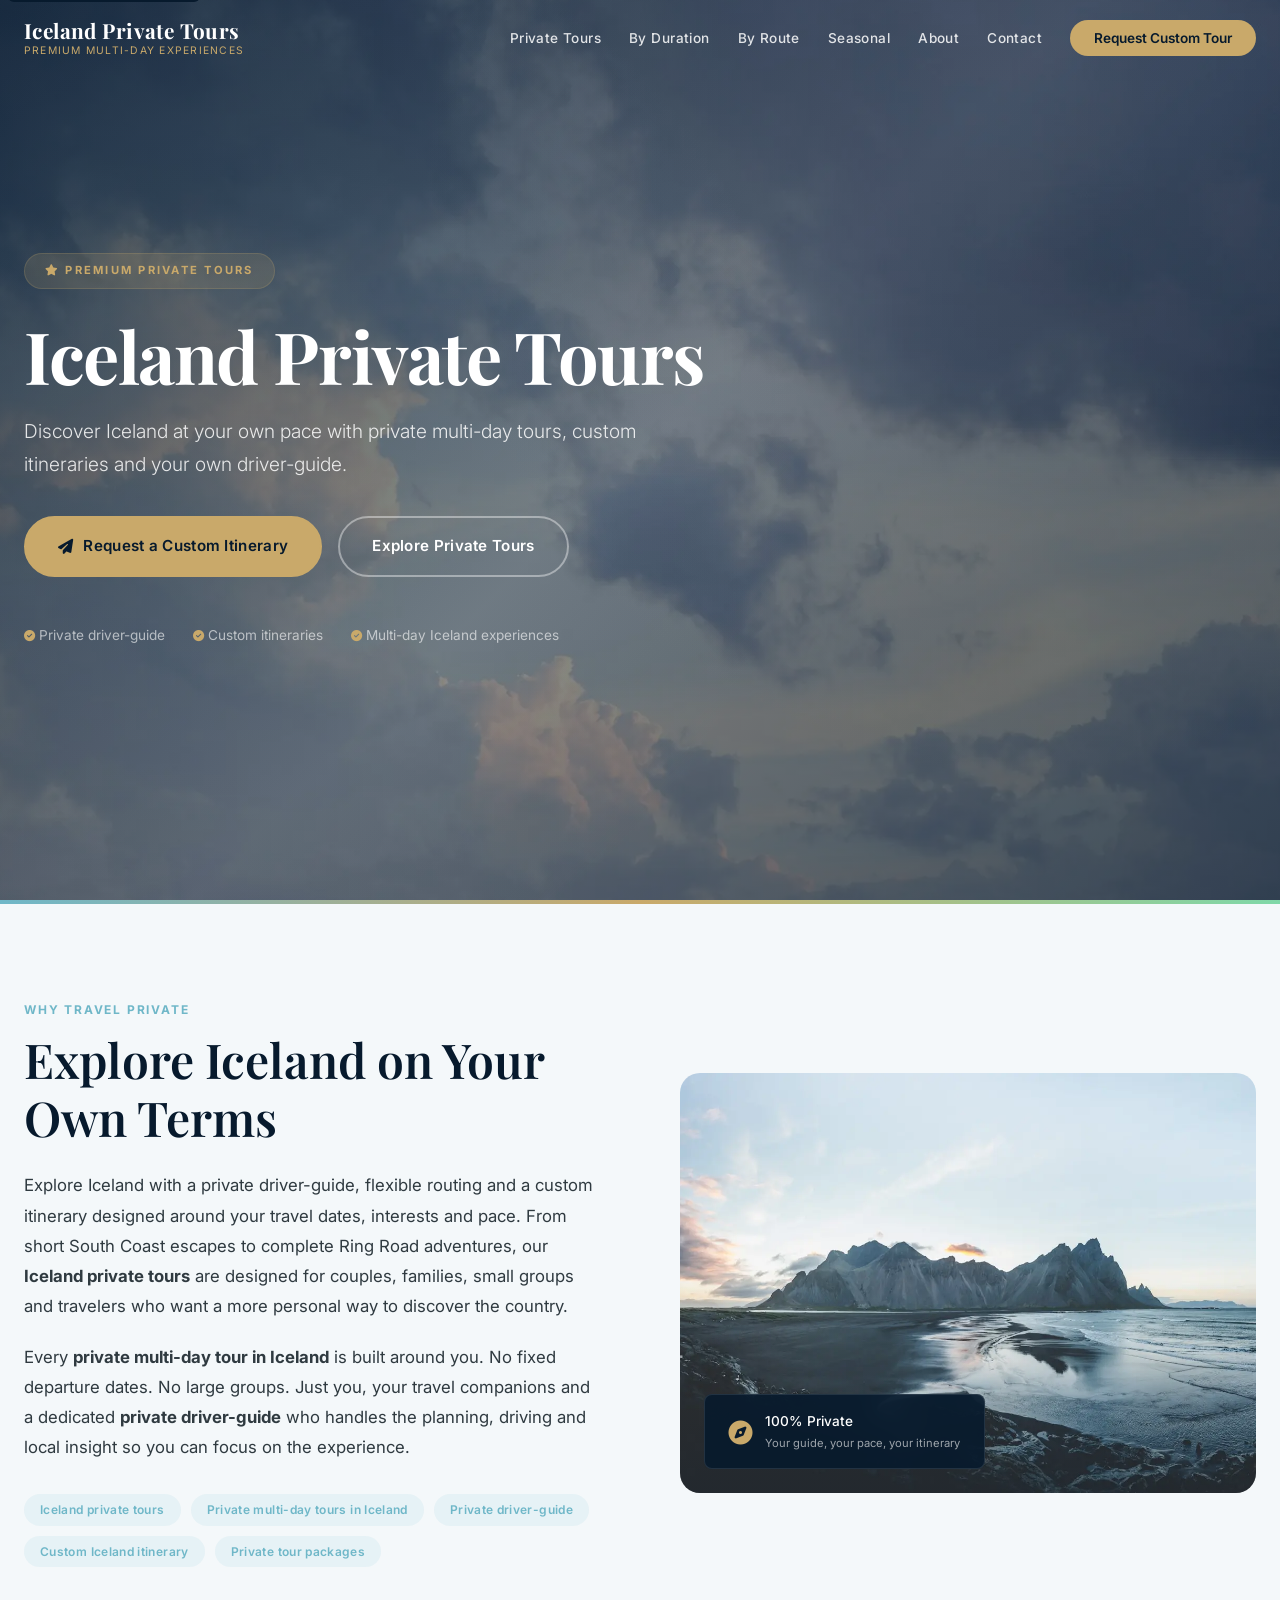
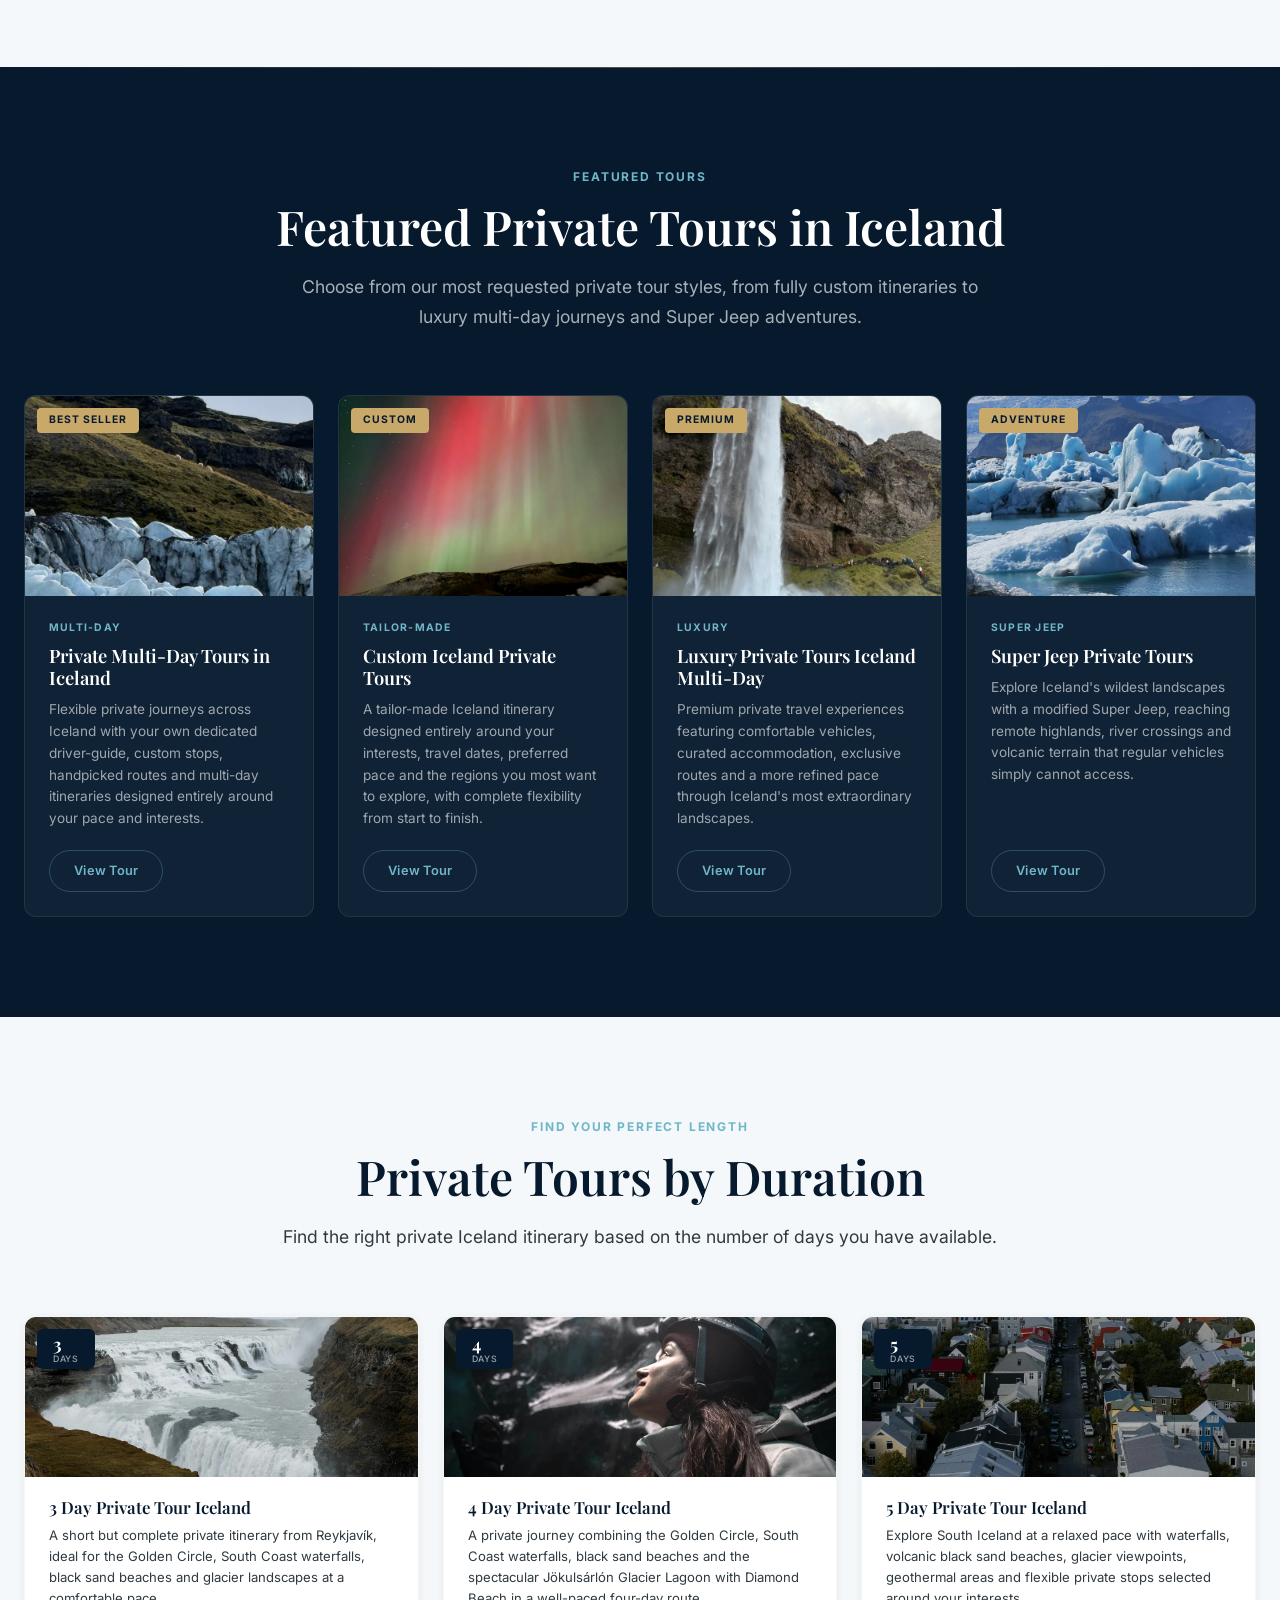
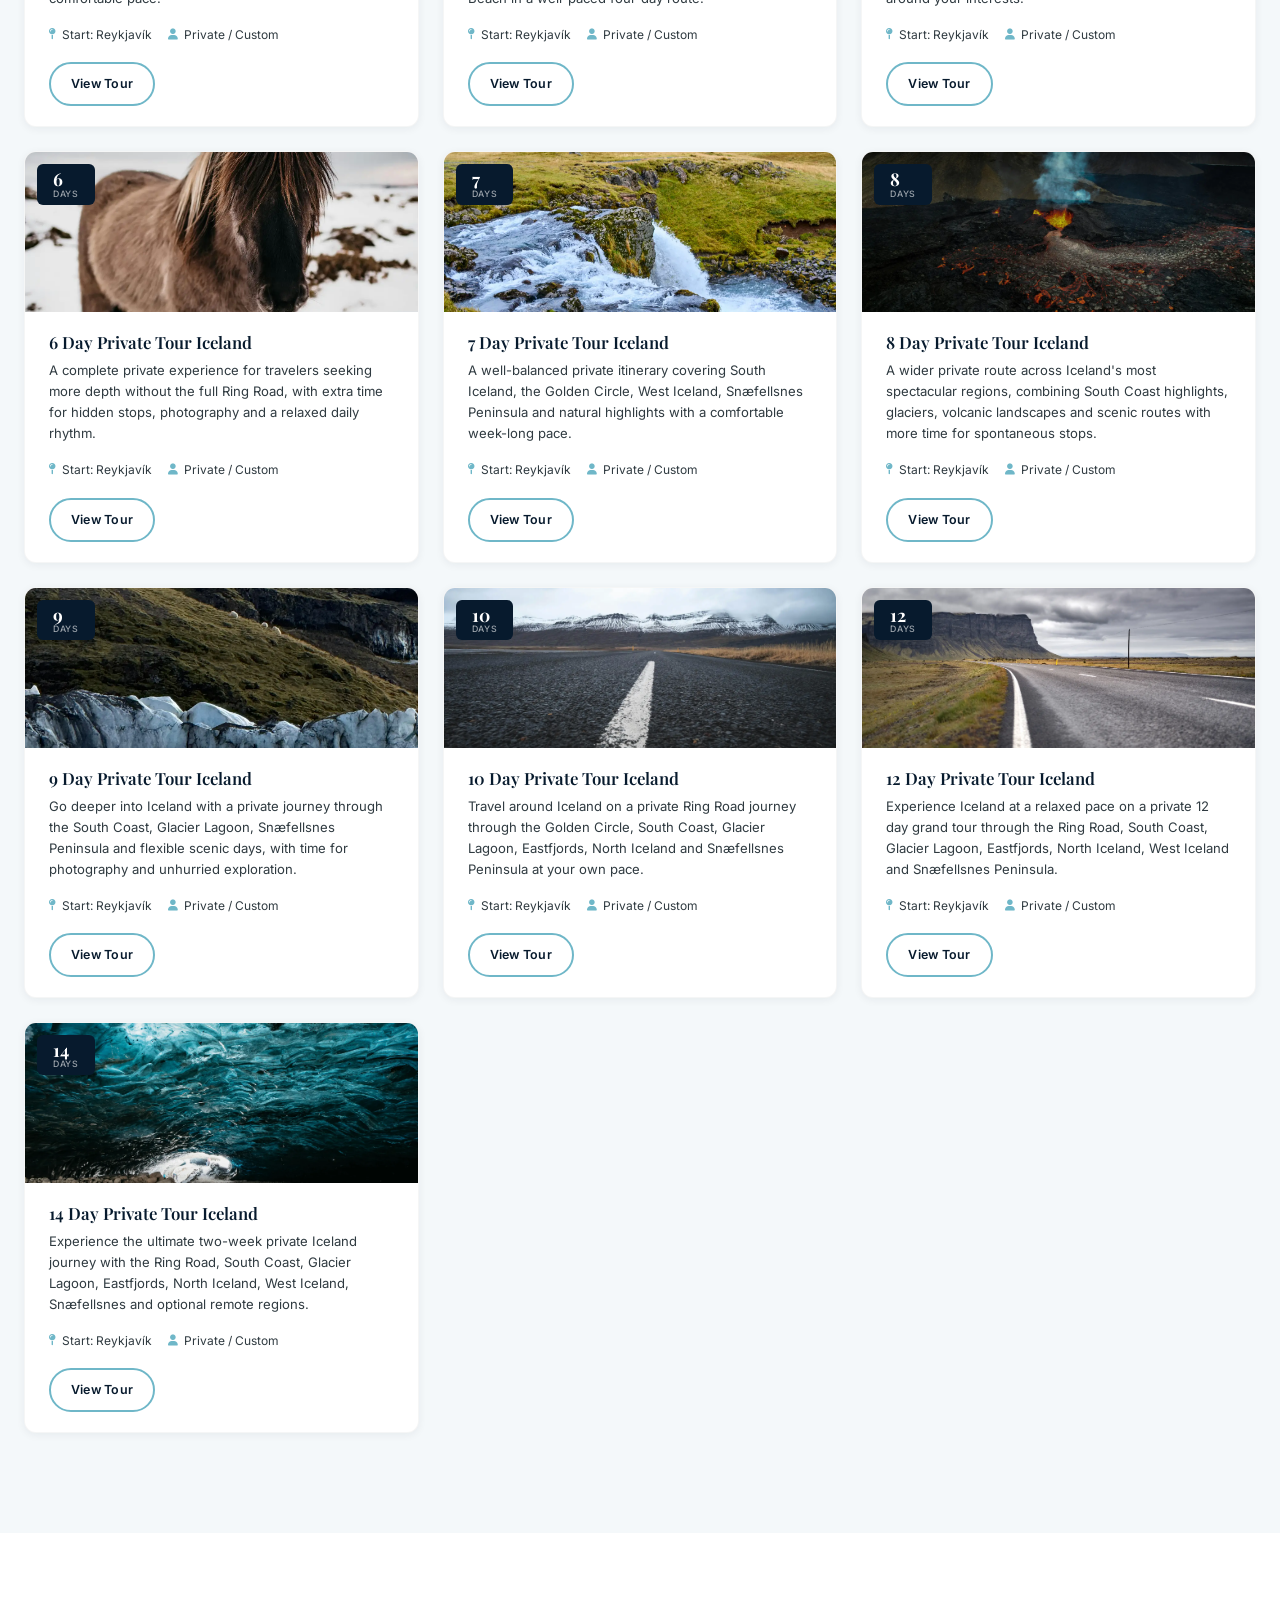
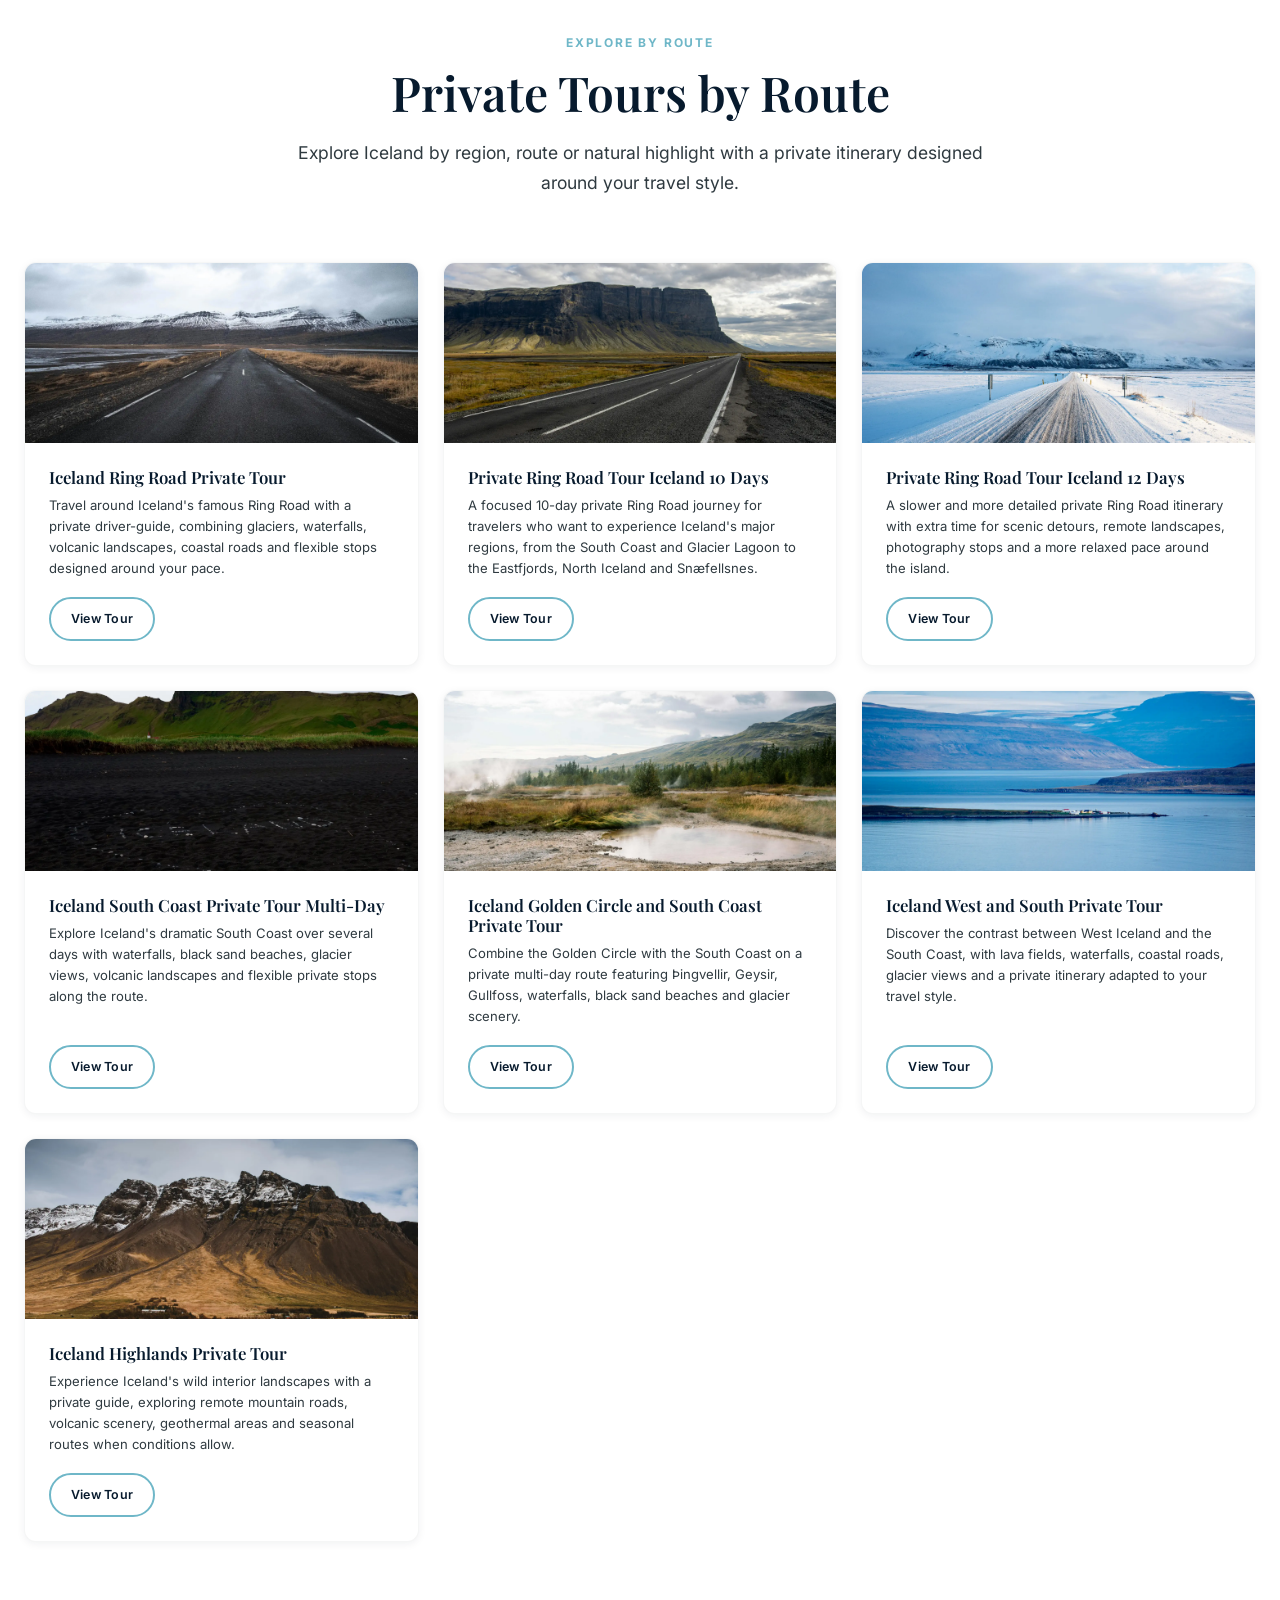
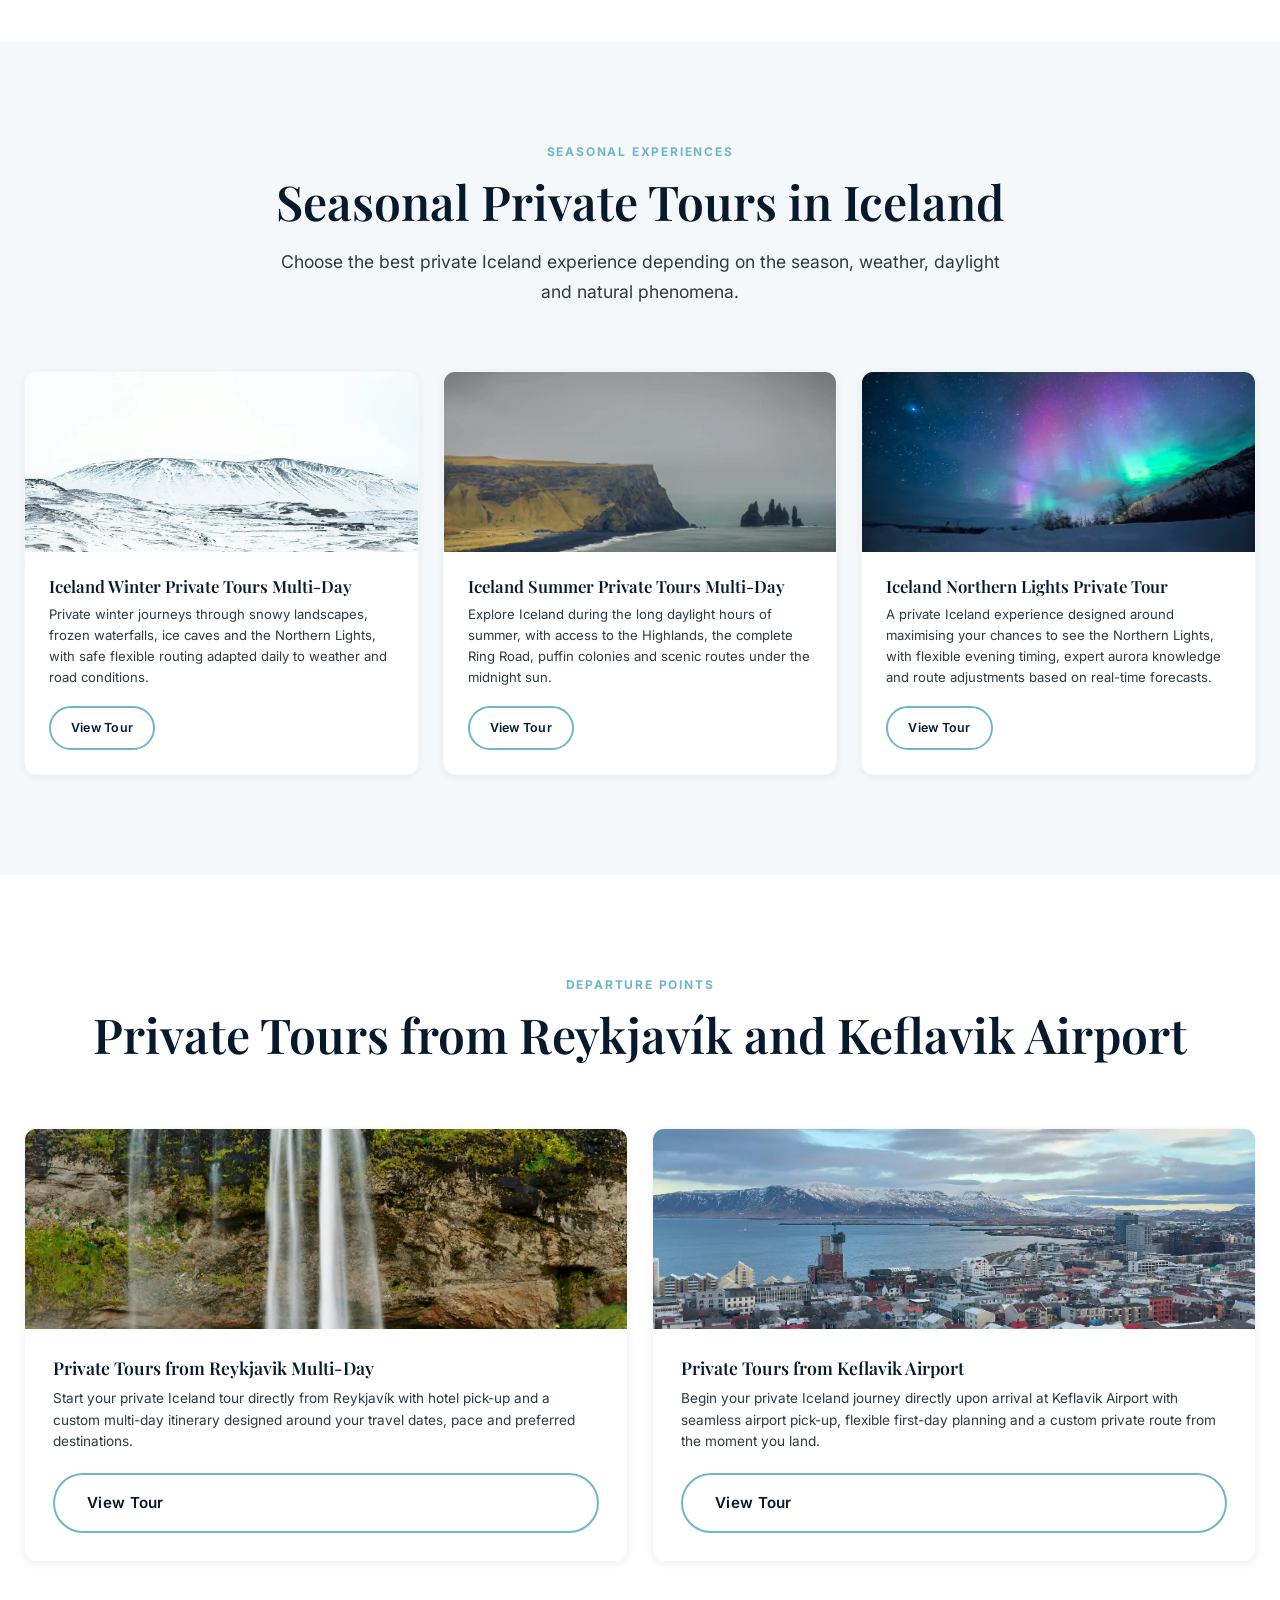
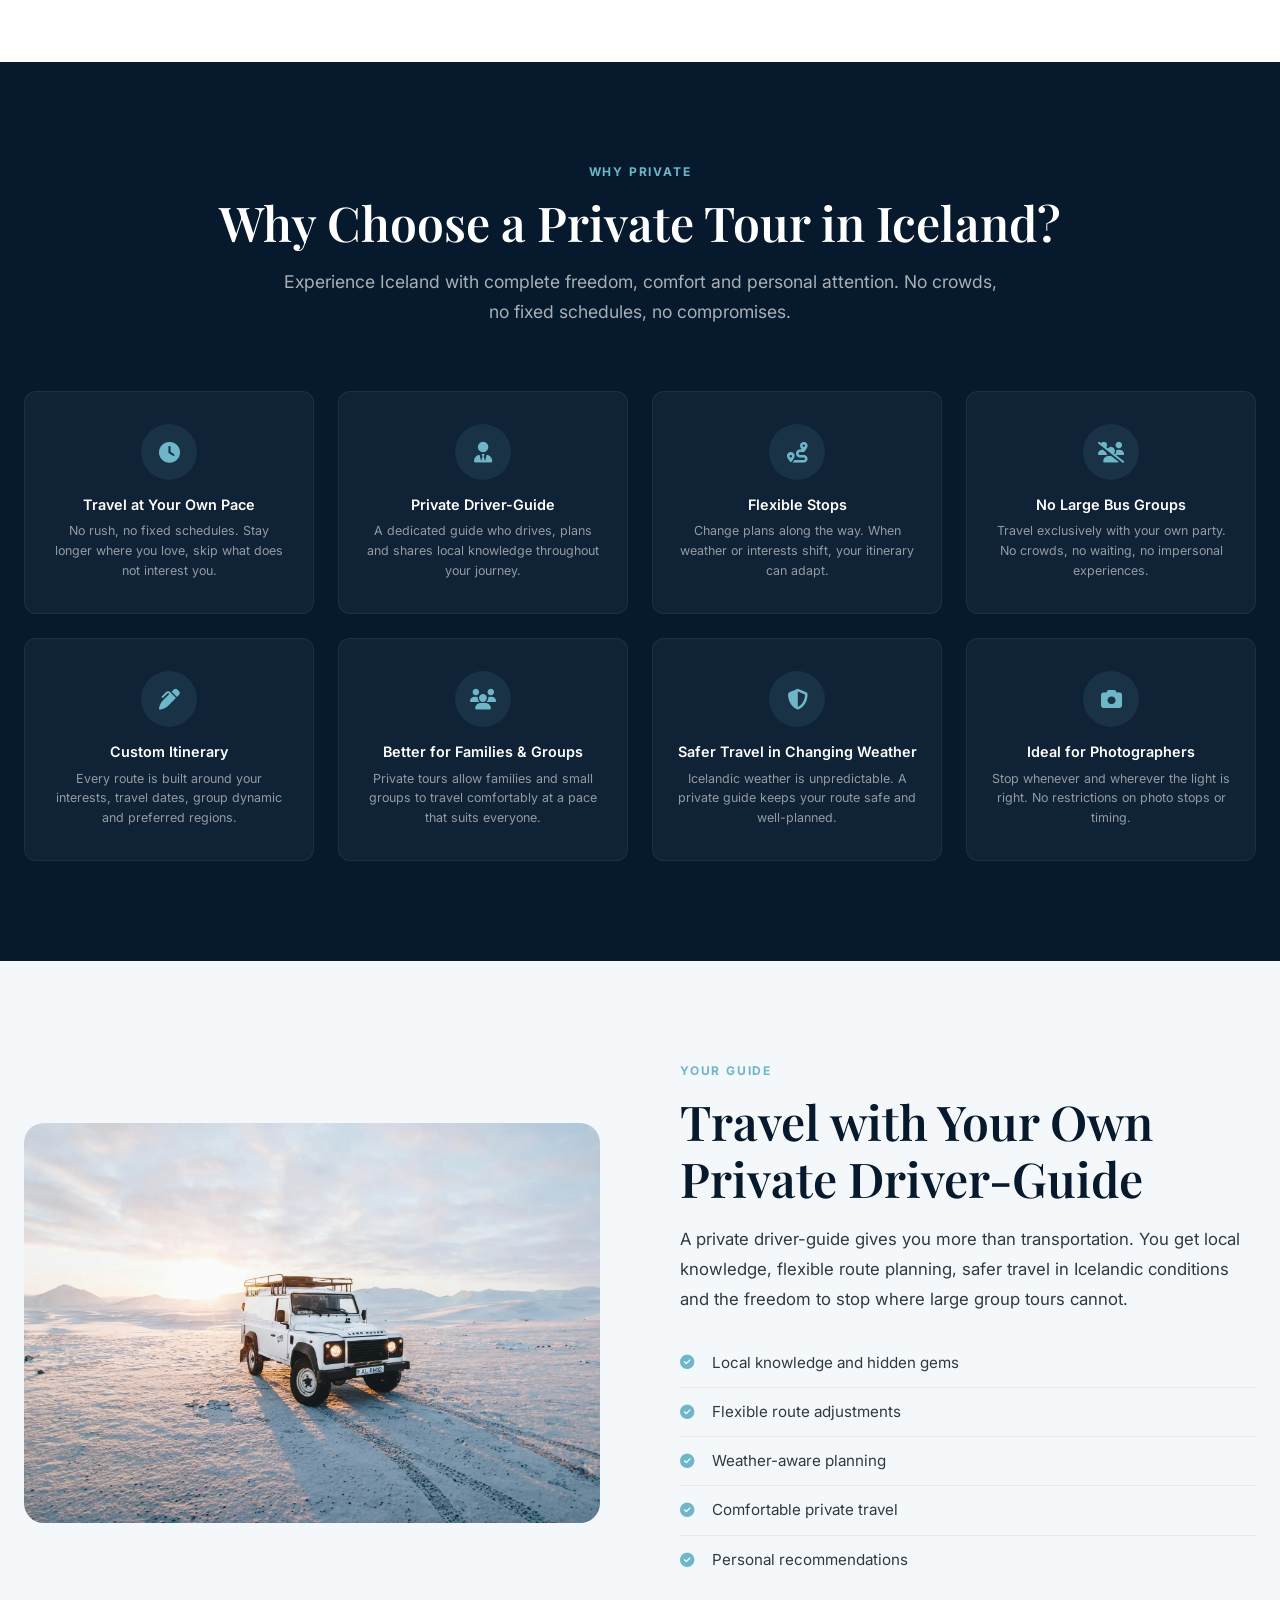
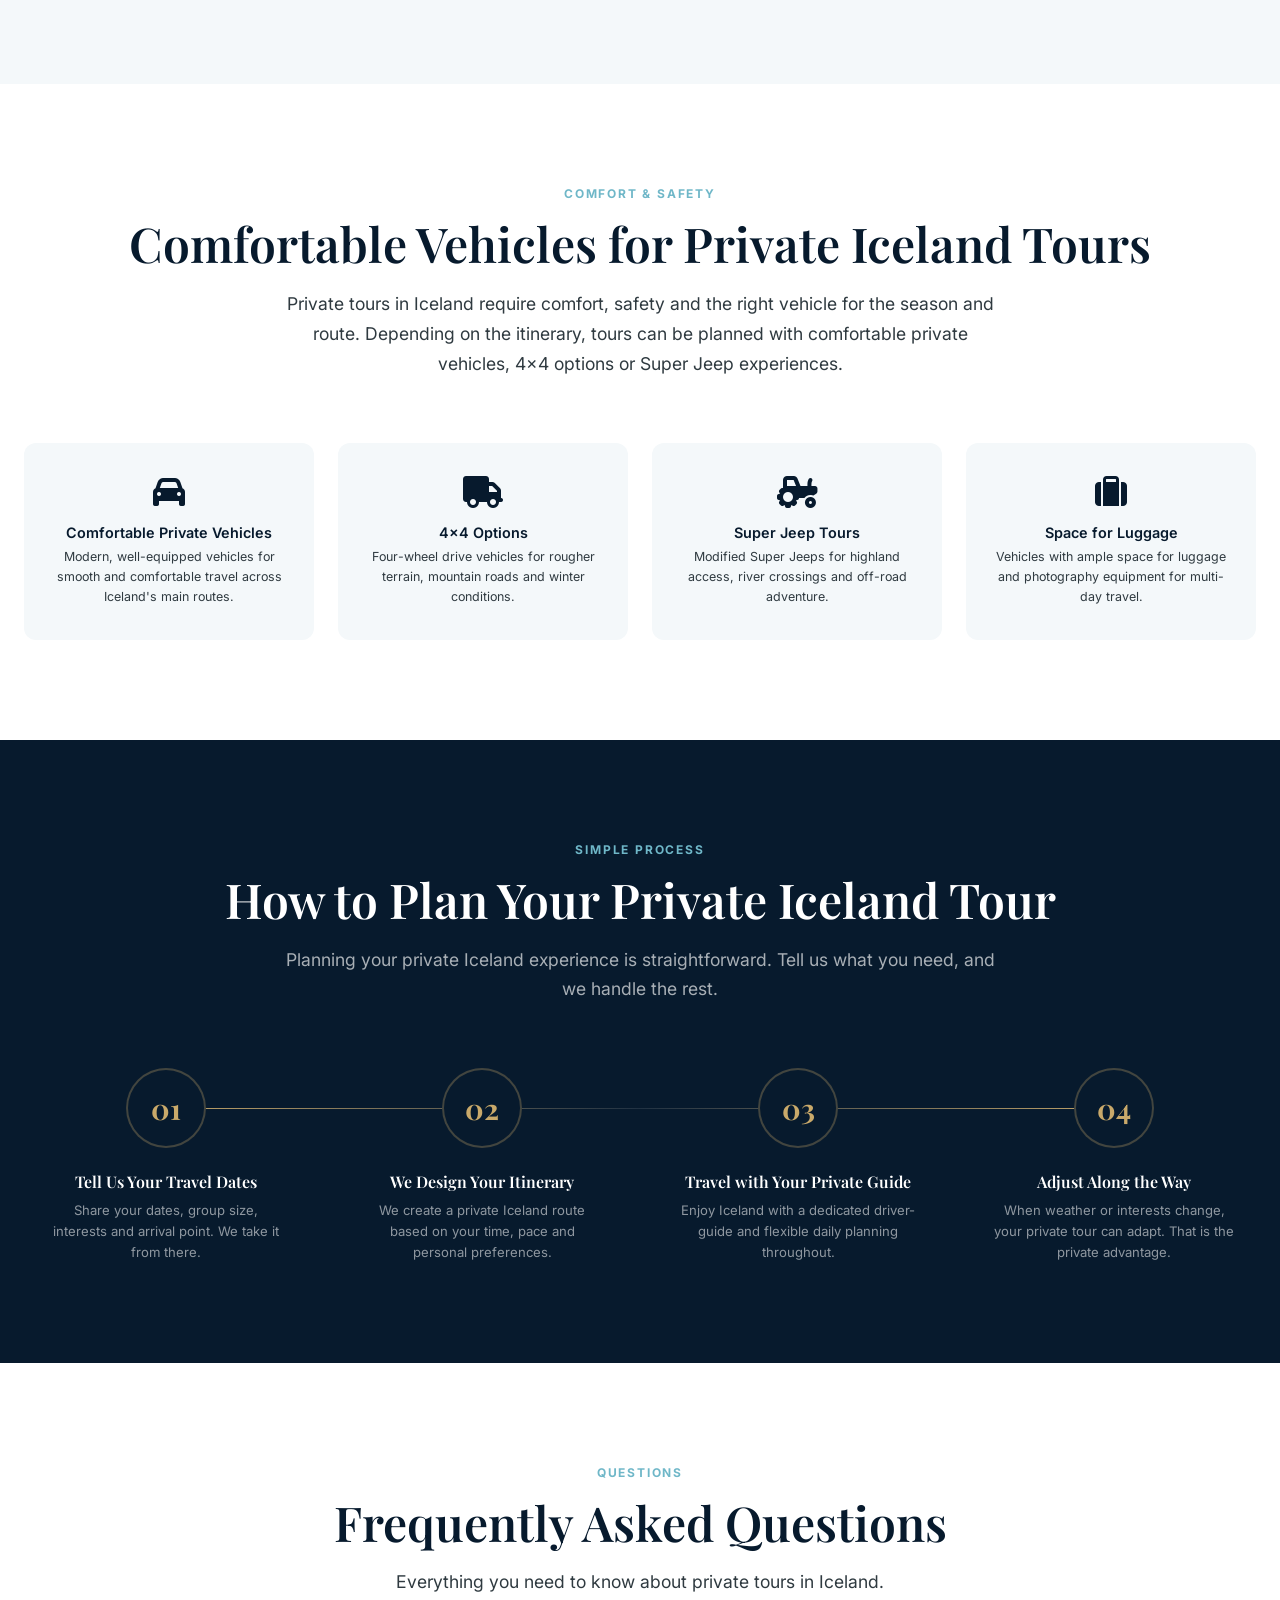
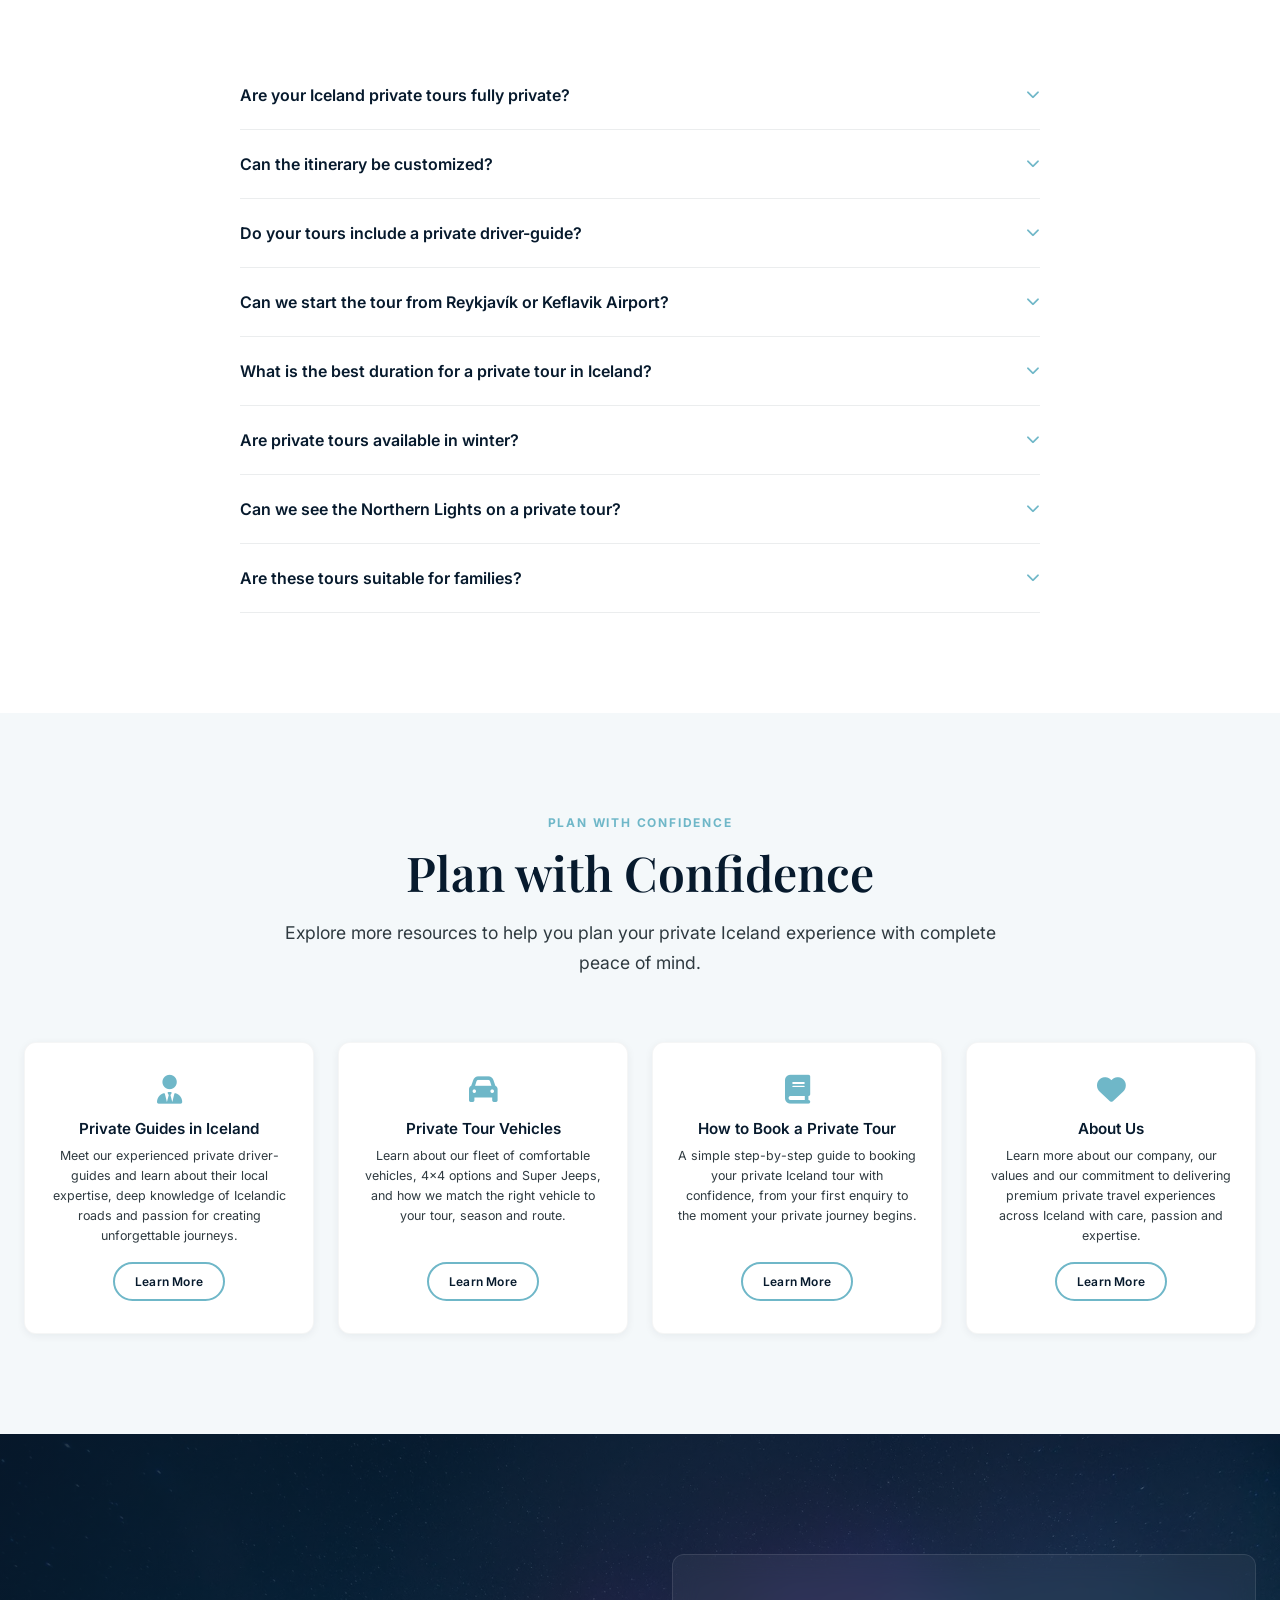
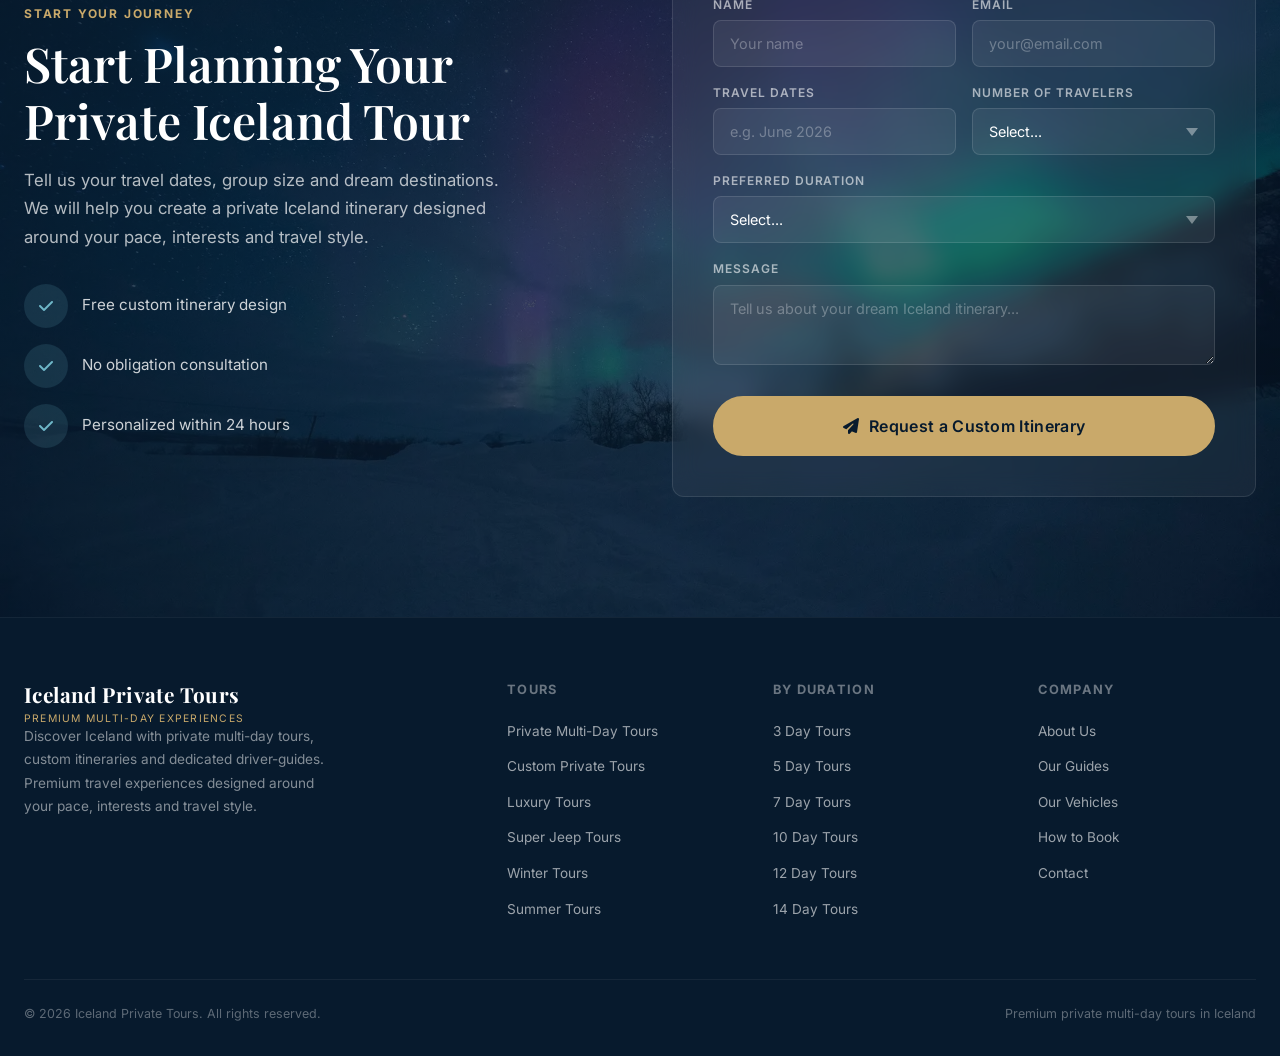
==== commit 17b4a7f9: "Cambio de formato de imagen, correccion de links, y estilos" ====
--- a/index.html
+++ b/index.html
@@ -83,7 +83,7 @@
         </div>
       </div>
       <div class="intro-image">
-        <img src="assets/images/intro-private-guide-iceland.jpg" alt="Private driver-guide and traveler looking out over an Icelandic landscape" loading="lazy" width="600" height="700">
+        <img src="assets/images/intro-private-guide-iceland.webp" alt="Private driver-guide and traveler looking out over an Icelandic landscape" loading="lazy" width="600" height="700">
         <div class="intro-badge">
           <i class="fas fa-compass" aria-hidden="true"></i>
           <div class="intro-badge-text">
@@ -107,7 +107,7 @@
     <ul class="featured-grid">
       <li><article class="tour-card">
         <figure class="tour-card-image">
-          <img src="assets/images/private-multiday-tour-iceland.jpg" alt="Private vehicle on a multi-day Iceland tour route" loading="lazy" width="400" height="200">
+          <img src="assets/images/private-multiday-tour-iceland.webp" alt="Private vehicle on a multi-day Iceland tour route" loading="lazy" width="400" height="200">
           <span class="tour-card-badge">Best Seller</span>
         </figure>
         <div class="tour-card-body">
@@ -119,7 +119,7 @@
       </article></li>
       <li><article class="tour-card">
         <figure class="tour-card-image">
-          <img src="assets/images/custom-iceland-private-tour.jpg" alt="Custom Iceland itinerary with a private guide reviewing the route" loading="lazy" width="400" height="200">
+          <img src="assets/images/custom-iceland-private-tour.webp" alt="Custom Iceland itinerary with a private guide reviewing the route" loading="lazy" width="400" height="200">
           <span class="tour-card-badge">Custom</span>
         </figure>
         <div class="tour-card-body">
@@ -131,7 +131,7 @@
       </article></li>
       <li><article class="tour-card">
         <figure class="tour-card-image">
-          <img src="assets/images/luxury-private-tour-iceland.jpg" alt="Luxury private vehicle parked beside an Icelandic glacier landscape" loading="lazy" width="400" height="200">
+          <img src="assets/images/luxury-private-tour-iceland.webp" alt="Luxury private vehicle parked beside an Icelandic glacier landscape" loading="lazy" width="400" height="200">
           <span class="tour-card-badge">Premium</span>
         </figure>
         <div class="tour-card-body">
@@ -143,7 +143,7 @@
       </article></li>
       <li><article class="tour-card">
         <figure class="tour-card-image">
-          <img src="assets/images/super-jeep-private-tour-iceland.jpg" alt="Modified Super Jeep crossing rugged Icelandic terrain" loading="lazy" width="400" height="200">
+          <img src="assets/images/super-jeep-private-tour-iceland.webp" alt="Modified Super Jeep crossing rugged Icelandic terrain" loading="lazy" width="400" height="200">
           <span class="tour-card-badge">Adventure</span>
         </figure>
         <div class="tour-card-body">
@@ -168,7 +168,7 @@
     <ul class="duration-grid">
       <li><article class="duration-card">
         <figure class="duration-card-image">
-          <img src="assets/images/3-day-golden-circle-private-tour.jpg" alt="3 Day private tour route in Iceland" loading="lazy" width="400" height="160">
+          <img src="assets/images/3-day-golden-circle-private-tour.webp" alt="3 Day private tour route in Iceland" loading="lazy" width="400" height="160">
           <div class="duration-badge">3 <small>Days</small></div>
         </figure>
         <div class="duration-card-body">
@@ -183,7 +183,7 @@
       </article></li>
       <li><article class="duration-card">
         <figure class="duration-card-image">
-          <img src="assets/images/4-day-glacier-lagoon-private-tour.jpg" alt="4 Day private tour route in Iceland" loading="lazy" width="400" height="160">
+          <img src="assets/images/4-day-glacier-lagoon-private-tour.webp" alt="4 Day private tour route in Iceland" loading="lazy" width="400" height="160">
           <div class="duration-badge">4 <small>Days</small></div>
         </figure>
         <div class="duration-card-body">
@@ -198,7 +198,7 @@
       </article></li>
       <li><article class="duration-card">
         <figure class="duration-card-image">
-          <img src="assets/images/5-day-south-coast-private-tour.jpg" alt="5 Day private tour route in Iceland" loading="lazy" width="400" height="160">
+          <img src="assets/images/5-day-south-coast-private-tour.webp" alt="5 Day private tour route in Iceland" loading="lazy" width="400" height="160">
           <div class="duration-badge">5 <small>Days</small></div>
         </figure>
         <div class="duration-card-body">
@@ -213,7 +213,7 @@
       </article></li>
       <li><article class="duration-card">
         <figure class="duration-card-image">
-          <img src="assets/images/6-day-private-tour-iceland.jpg" alt="6 Day private tour route in Iceland" loading="lazy" width="400" height="160">
+          <img src="assets/images/6-day-private-tour-iceland.webp" alt="6 Day private tour route in Iceland" loading="lazy" width="400" height="160">
           <div class="duration-badge">6 <small>Days</small></div>
         </figure>
         <div class="duration-card-body">
@@ -228,7 +228,7 @@
       </article></li>
       <li><article class="duration-card">
         <figure class="duration-card-image">
-          <img src="assets/images/7-day-snaefellsnes-private-tour.jpg" alt="7 Day private tour route in Iceland" loading="lazy" width="400" height="160">
+          <img src="assets/images/7-day-snaefellsnes-private-tour.webp" alt="7 Day private tour route in Iceland" loading="lazy" width="400" height="160">
           <div class="duration-badge">7 <small>Days</small></div>
         </figure>
         <div class="duration-card-body">
@@ -243,7 +243,7 @@
       </article></li>
       <li><article class="duration-card">
         <figure class="duration-card-image">
-          <img src="assets/images/8-day-private-tour-iceland.jpg" alt="8 Day private tour route in Iceland" loading="lazy" width="400" height="160">
+          <img src="assets/images/8-day-private-tour-iceland.webp" alt="8 Day private tour route in Iceland" loading="lazy" width="400" height="160">
           <div class="duration-badge">8 <small>Days</small></div>
         </figure>
         <div class="duration-card-body">
@@ -258,7 +258,7 @@
       </article></li>
       <li><article class="duration-card">
         <figure class="duration-card-image">
-          <img src="assets/images/private-multiday-tour-iceland.jpg" alt="9 Day private tour route in Iceland" loading="lazy" width="400" height="160">
+          <img src="assets/images/private-multiday-tour-iceland.webp" alt="9 Day private tour route in Iceland" loading="lazy" width="400" height="160">
           <div class="duration-badge">9 <small>Days</small></div>
         </figure>
         <div class="duration-card-body">
@@ -273,7 +273,7 @@
       </article></li>
       <li><article class="duration-card">
         <figure class="duration-card-image">
-          <img src="assets/images/10-day-ring-road-private-tour.jpg" alt="10 Day private tour route in Iceland" loading="lazy" width="400" height="160">
+          <img src="assets/images/10-day-ring-road-private-tour.webp" alt="10 Day private tour route in Iceland" loading="lazy" width="400" height="160">
           <div class="duration-badge">10 <small>Days</small></div>
         </figure>
         <div class="duration-card-body">
@@ -288,7 +288,7 @@
       </article></li>
       <li><article class="duration-card">
         <figure class="duration-card-image">
-          <img src="assets/images/12-day-private-tour-iceland.jpg" alt="12 Day private tour route in Iceland" loading="lazy" width="400" height="160">
+          <img src="assets/images/12-day-private-tour-iceland.webp" alt="12 Day private tour route in Iceland" loading="lazy" width="400" height="160">
           <div class="duration-badge">12 <small>Days</small></div>
         </figure>
         <div class="duration-card-body">
@@ -303,7 +303,7 @@
       </article></li>
       <li><article class="duration-card">
         <figure class="duration-card-image">
-          <img src="assets/images/14-day-complete-iceland-private-tour.jpg" alt="14 Day private tour route in Iceland" loading="lazy" width="400" height="160">
+          <img src="assets/images/14-day-complete-iceland-private-tour.webp" alt="14 Day private tour route in Iceland" loading="lazy" width="400" height="160">
           <div class="duration-badge">14 <small>Days</small></div>
         </figure>
         <div class="duration-card-body">
@@ -330,7 +330,7 @@
     </header>
     <ul class="route-grid">
       <li><article class="route-card">
-        <figure class="route-card-image"><img src="assets/images/ring-road-private-tour-iceland.jpg" alt="Iceland Ring Road Private Tour" loading="lazy" width="400" height="180"></figure>
+        <figure class="route-card-image"><img src="assets/images/ring-road-private-tour-iceland.webp" alt="Iceland Ring Road Private Tour" loading="lazy" width="400" height="180"></figure>
         <div class="route-card-body">
           <h3>Iceland Ring Road Private Tour</h3>
           <p>Travel around Iceland's famous Ring Road with a private driver-guide, combining glaciers, waterfalls, volcanic landscapes, coastal roads and flexible stops designed around your pace.</p>
@@ -338,7 +338,7 @@
         </div>
       </article></li>
       <li><article class="route-card">
-        <figure class="route-card-image"><img src="assets/images/ring-road-10-days-iceland.jpg" alt="Private Ring Road Tour Iceland 10 Days" loading="lazy" width="400" height="180"></figure>
+        <figure class="route-card-image"><img src="assets/images/ring-road-10-days-iceland.webp" alt="Private Ring Road Tour Iceland 10 Days" loading="lazy" width="400" height="180"></figure>
         <div class="route-card-body">
           <h3>Private Ring Road Tour Iceland 10 Days</h3>
           <p>A focused 10-day private Ring Road journey for travelers who want to experience Iceland's major regions, from the South Coast and Glacier Lagoon to the Eastfjords, North Iceland and Snæfellsnes.</p>
@@ -346,7 +346,7 @@
         </div>
       </article></li>
       <li><article class="route-card">
-        <figure class="route-card-image"><img src="assets/images/ring-road-12-days-iceland.jpg" alt="Private Ring Road Tour Iceland 12 Days" loading="lazy" width="400" height="180"></figure>
+        <figure class="route-card-image"><img src="assets/images/ring-road-12-days-iceland.webp" alt="Private Ring Road Tour Iceland 12 Days" loading="lazy" width="400" height="180"></figure>
         <div class="route-card-body">
           <h3>Private Ring Road Tour Iceland 12 Days</h3>
           <p>A slower and more detailed private Ring Road itinerary with extra time for scenic detours, remote landscapes, photography stops and a more relaxed pace around the island.</p>
@@ -354,7 +354,7 @@
         </div>
       </article></li>
       <li><article class="route-card">
-        <figure class="route-card-image"><img src="assets/images/south-coast-private-tour-iceland.jpg" alt="Iceland South Coast Private Tour Multi-Day" loading="lazy" width="400" height="180"></figure>
+        <figure class="route-card-image"><img src="assets/images/south-coast-private-tour-iceland.webp" alt="Iceland South Coast Private Tour Multi-Day" loading="lazy" width="400" height="180"></figure>
         <div class="route-card-body">
           <h3>Iceland South Coast Private Tour Multi-Day</h3>
           <p>Explore Iceland's dramatic South Coast over several days with waterfalls, black sand beaches, glacier views, volcanic landscapes and flexible private stops along the route.</p>
@@ -362,7 +362,7 @@
         </div>
       </article></li>
       <li><article class="route-card">
-        <figure class="route-card-image"><img src="assets/images/golden-circle-south-coast-private-tour.jpg" alt="Iceland Golden Circle and South Coast Private Tour" loading="lazy" width="400" height="180"></figure>
+        <figure class="route-card-image"><img src="assets/images/golden-circle-south-coast-private-tour.webp" alt="Iceland Golden Circle and South Coast Private Tour" loading="lazy" width="400" height="180"></figure>
         <div class="route-card-body">
           <h3>Iceland Golden Circle and South Coast Private Tour</h3>
           <p>Combine the Golden Circle with the South Coast on a private multi-day route featuring Þingvellir, Geysir, Gullfoss, waterfalls, black sand beaches and glacier scenery.</p>
@@ -370,7 +370,7 @@
         </div>
       </article></li>
       <li><article class="route-card">
-        <figure class="route-card-image"><img src="assets/images/west-south-private-tour-iceland.jpg" alt="Iceland West and South Private Tour" loading="lazy" width="400" height="180"></figure>
+        <figure class="route-card-image"><img src="assets/images/west-south-private-tour-iceland.webp" alt="Iceland West and South Private Tour" loading="lazy" width="400" height="180"></figure>
         <div class="route-card-body">
           <h3>Iceland West and South Private Tour</h3>
           <p>Discover the contrast between West Iceland and the South Coast, with lava fields, waterfalls, coastal roads, glacier views and a private itinerary adapted to your travel style.</p>
@@ -378,7 +378,7 @@
         </div>
       </article></li>
       <li><article class="route-card">
-        <figure class="route-card-image"><img src="assets/images/highlands-private-tour-iceland.jpg" alt="Iceland Highlands Private Tour" loading="lazy" width="400" height="180"></figure>
+        <figure class="route-card-image"><img src="assets/images/highlands-private-tour-iceland.webp" alt="Iceland Highlands Private Tour" loading="lazy" width="400" height="180"></figure>
         <div class="route-card-body">
           <h3>Iceland Highlands Private Tour</h3>
           <p>Experience Iceland's wild interior landscapes with a private guide, exploring remote mountain roads, volcanic scenery, geothermal areas and seasonal routes when conditions allow.</p>
@@ -399,7 +399,7 @@
     </header>
     <ul class="seasonal-grid">
       <li><article class="seasonal-card">
-        <figure class="seasonal-card-image"><img src="assets/images/winter-private-tour-iceland.jpg" alt="Iceland Winter Private Tours Multi-Day" loading="lazy" width="400" height="180"></figure>
+        <figure class="seasonal-card-image"><img src="assets/images/winter-private-tour-iceland.webp" alt="Iceland Winter Private Tours Multi-Day" loading="lazy" width="400" height="180"></figure>
         <div class="seasonal-card-body">
           <h3>Iceland Winter Private Tours Multi-Day</h3>
           <p>Private winter journeys through snowy landscapes, frozen waterfalls, ice caves and the Northern Lights, with safe flexible routing adapted daily to weather and road conditions.</p>
@@ -407,7 +407,7 @@
         </div>
       </article></li>
       <li><article class="seasonal-card">
-        <div class="seasonal-card-image"><img src="assets/images/summer-private-tour-iceland.jpg" alt="Iceland Summer Private Tours Multi-Day" loading="lazy" width="400" height="180"></div>
+        <div class="seasonal-card-image"><img src="assets/images/summer-private-tour-iceland.webp" alt="Iceland Summer Private Tours Multi-Day" loading="lazy" width="400" height="180"></div>
         <div class="seasonal-card-body">
           <h3>Iceland Summer Private Tours Multi-Day</h3>
           <p>Explore Iceland during the long daylight hours of summer, with access to the Highlands, the complete Ring Road, puffin colonies and scenic routes under the midnight sun.</p>
@@ -415,7 +415,7 @@
         </div>
       </article></li>
       <li><article class="seasonal-card">
-        <figure class="seasonal-card-image"><img src="assets/images/northern-lights-private-tour-iceland.jpg" alt="Iceland Northern Lights Private Tour" loading="lazy" width="400" height="180"></figure>
+        <figure class="seasonal-card-image"><img src="assets/images/northern-lights-private-tour-iceland.webp" alt="Iceland Northern Lights Private Tour" loading="lazy" width="400" height="180"></figure>
         <div class="seasonal-card-body">
           <h3>Iceland Northern Lights Private Tour</h3>
           <p>A private Iceland experience designed around maximising your chances to see the Northern Lights, with flexible evening timing, expert aurora knowledge and route adjustments based on real-time forecasts.</p>
@@ -435,7 +435,7 @@
     </header>
     <ul class="location-grid">
       <li><article class="location-card">
-        <figure class="location-card-image"><img src="assets/images/private-tours-from-reykjavik.jpg" alt="Private Tours from Reykjavik Multi-Day" loading="lazy" width="400" height="200"></figure>
+        <figure class="location-card-image"><img src="assets/images/private-tours-from-reykjavik.webp" alt="Private Tours from Reykjavik Multi-Day" loading="lazy" width="400" height="200"></figure>
         <div class="location-card-body">
           <h3>Private Tours from Reykjavik Multi-Day</h3>
           <p>Start your private Iceland tour directly from Reykjavík with hotel pick-up and a custom multi-day itinerary designed around your travel dates, pace and preferred destinations.</p>
@@ -443,7 +443,7 @@
         </div>
       </article></li>
       <li><article class="location-card">
-        <figure class="location-card-image"><img src="assets/images/private-tours-from-keflavik-airport.jpg" alt="Private Tours from Keflavik Airport" loading="lazy" width="400" height="200"></figure>
+        <figure class="location-card-image"><img src="assets/images/private-tours-from-keflavik-airport.webp" alt="Private Tours from Keflavik Airport" loading="lazy" width="400" height="200"></figure>
         <div class="location-card-body">
           <h3>Private Tours from Keflavik Airport</h3>
           <p>Begin your private Iceland journey directly upon arrival at Keflavik Airport with seamless airport pick-up, flexible first-day planning and a custom private route from the moment you land.</p>
@@ -512,7 +512,7 @@
   <div class="container">
     <div class="driver-grid">
       <div class="driver-image">
-        <img src="assets/images/private-driver-guide-iceland.jpg" alt="Private driver-guide standing beside the vehicle on an Iceland tour" loading="lazy" width="600" height="500">
+        <img src="assets/images/private-driver-guide-iceland.webp" alt="Private driver-guide standing beside the vehicle on an Iceland tour" loading="lazy" width="600" height="500">
       </div>
       <div>
         <span class="section-label">Your Guide</span>
--- a/assets/css/style.css
+++ b/assets/css/style.css
@@ -318,7 +318,7 @@
 .hero-bg {
   position: absolute;
   inset: 0;
-  background: url('../images/hero-iceland-private-tours.jpg') center center / cover no-repeat;
+  background: url('../images/hero-iceland-private-tours.webp') center center / cover no-repeat;
   transform: scale(1.05);
   transition: transform 8s ease;
 }
@@ -1364,7 +1364,7 @@
 .final-cta-bg {
   position: absolute;
   inset: 0;
-  background: url('../images/final-cta-private-iceland-tour.jpg') center center / cover no-repeat;
+  background: url('../images/final-cta-private-iceland-tour.webp') center center / cover no-repeat;
 }
 
 .final-cta-overlay {
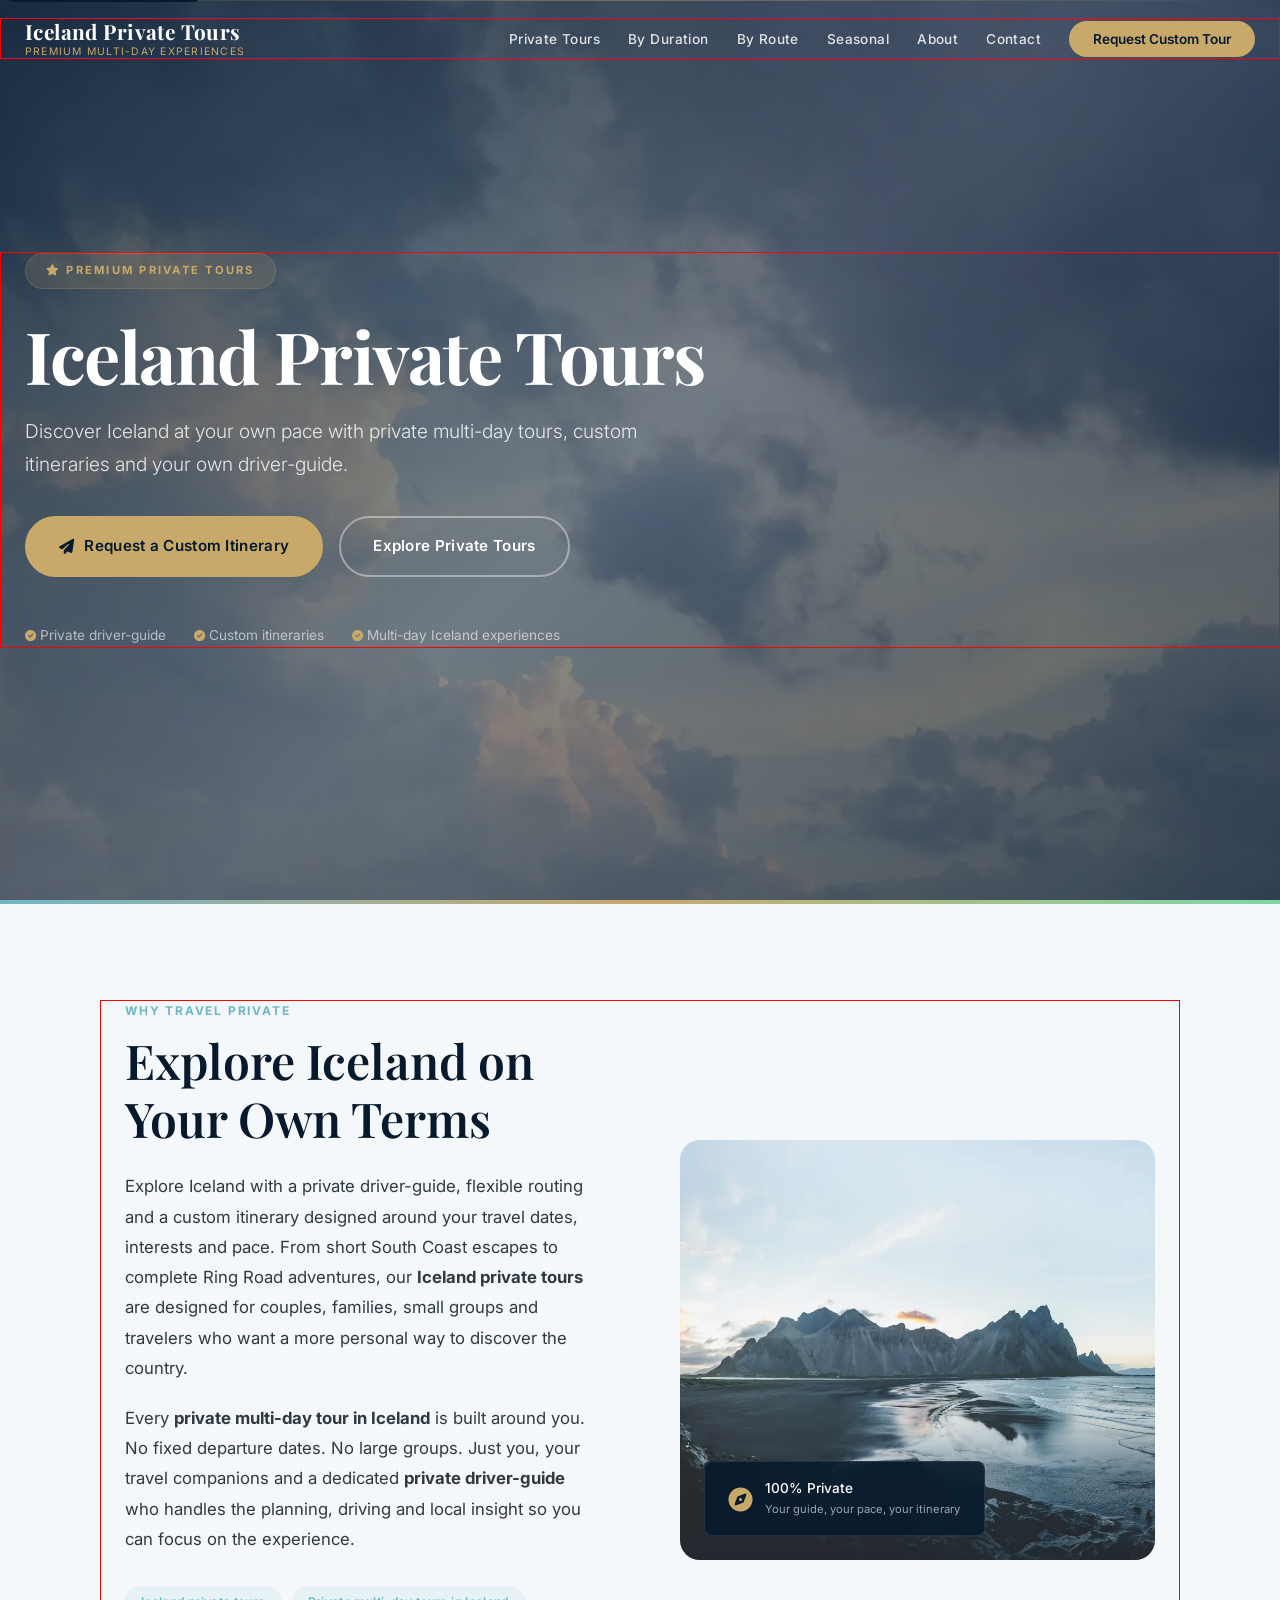
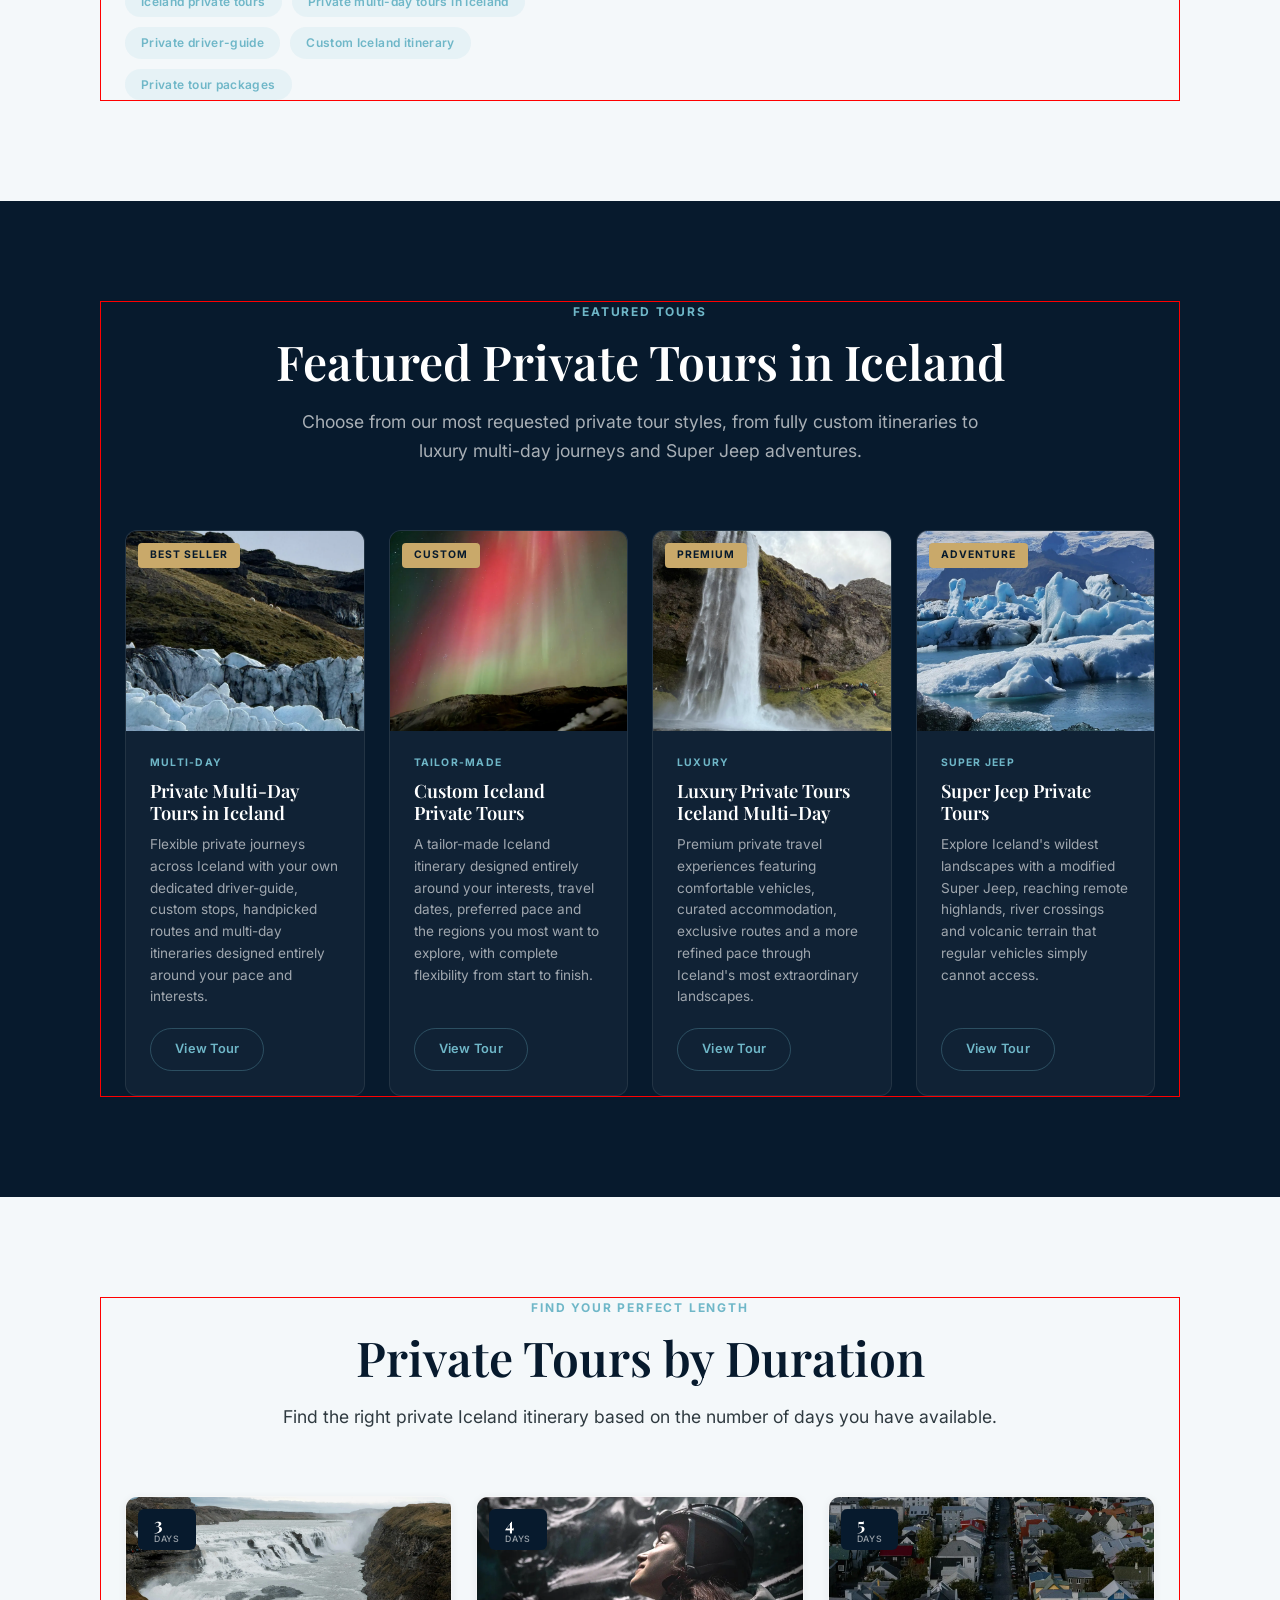
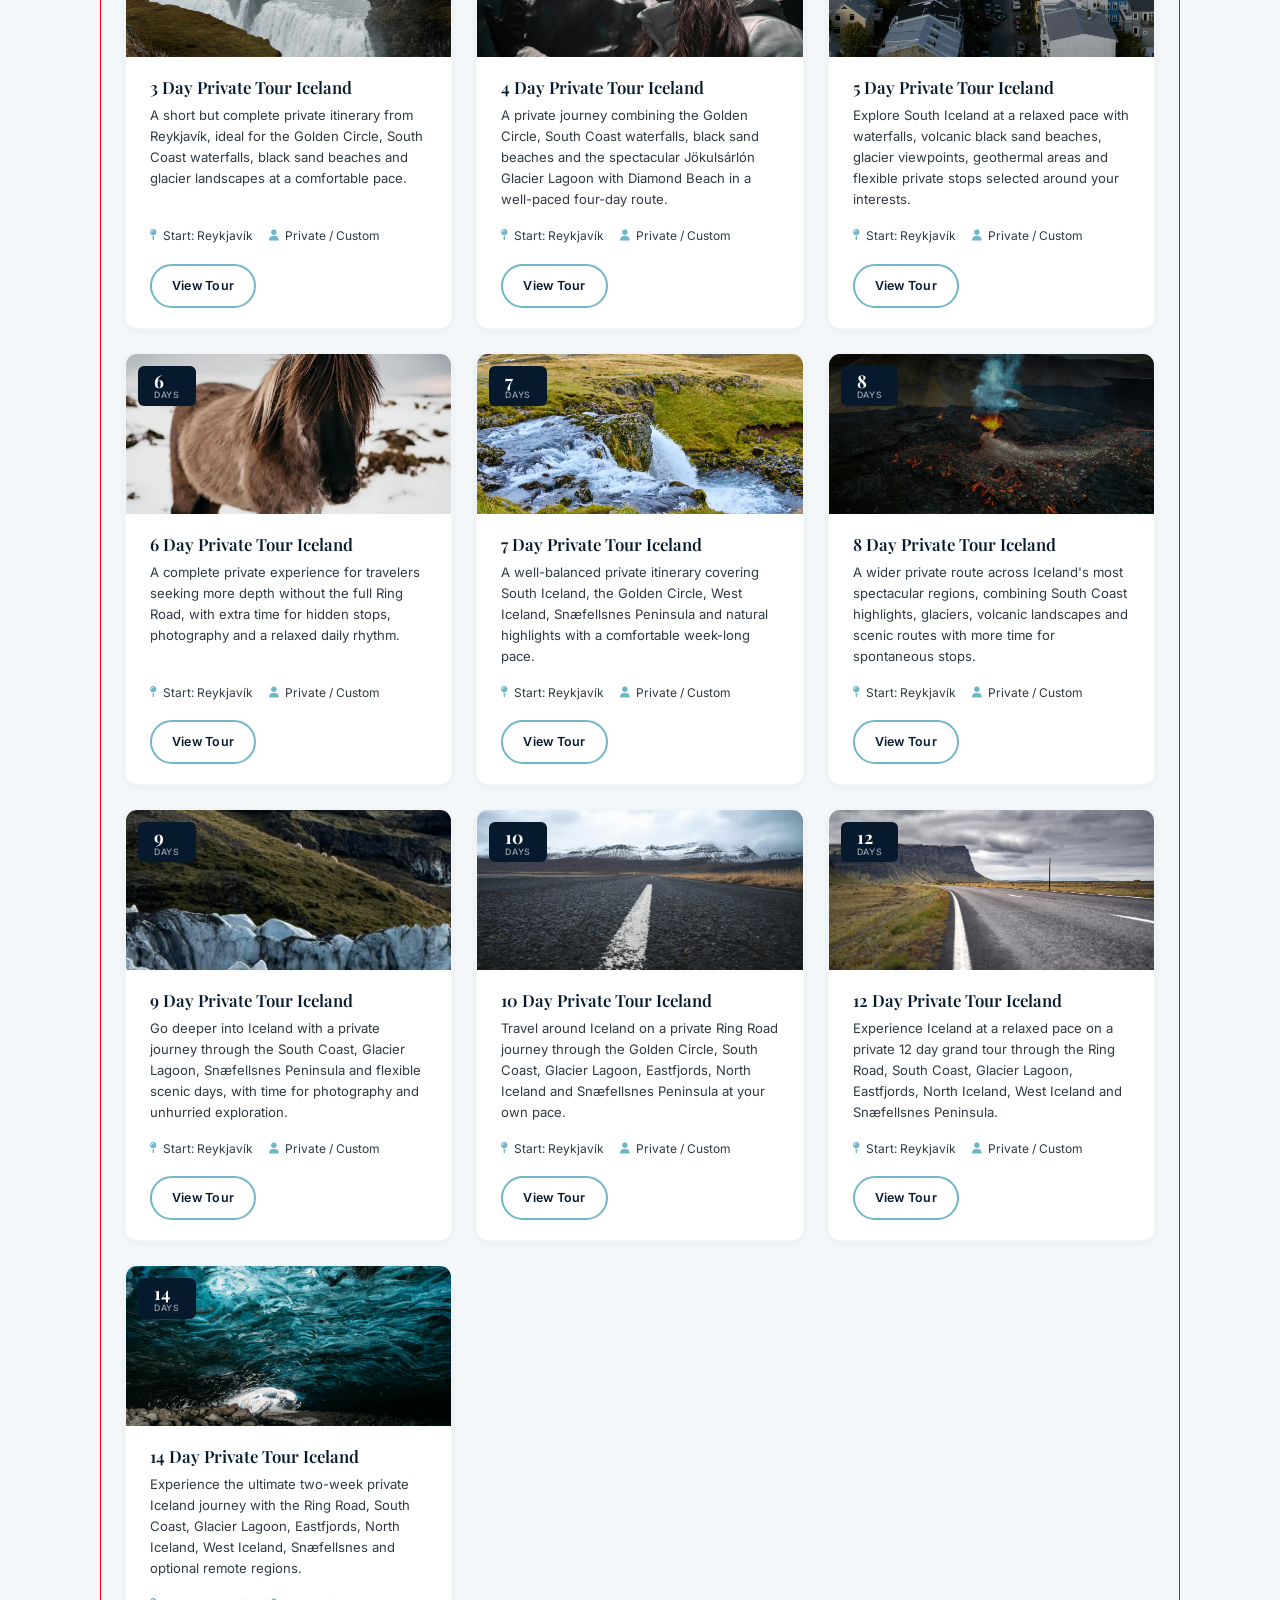
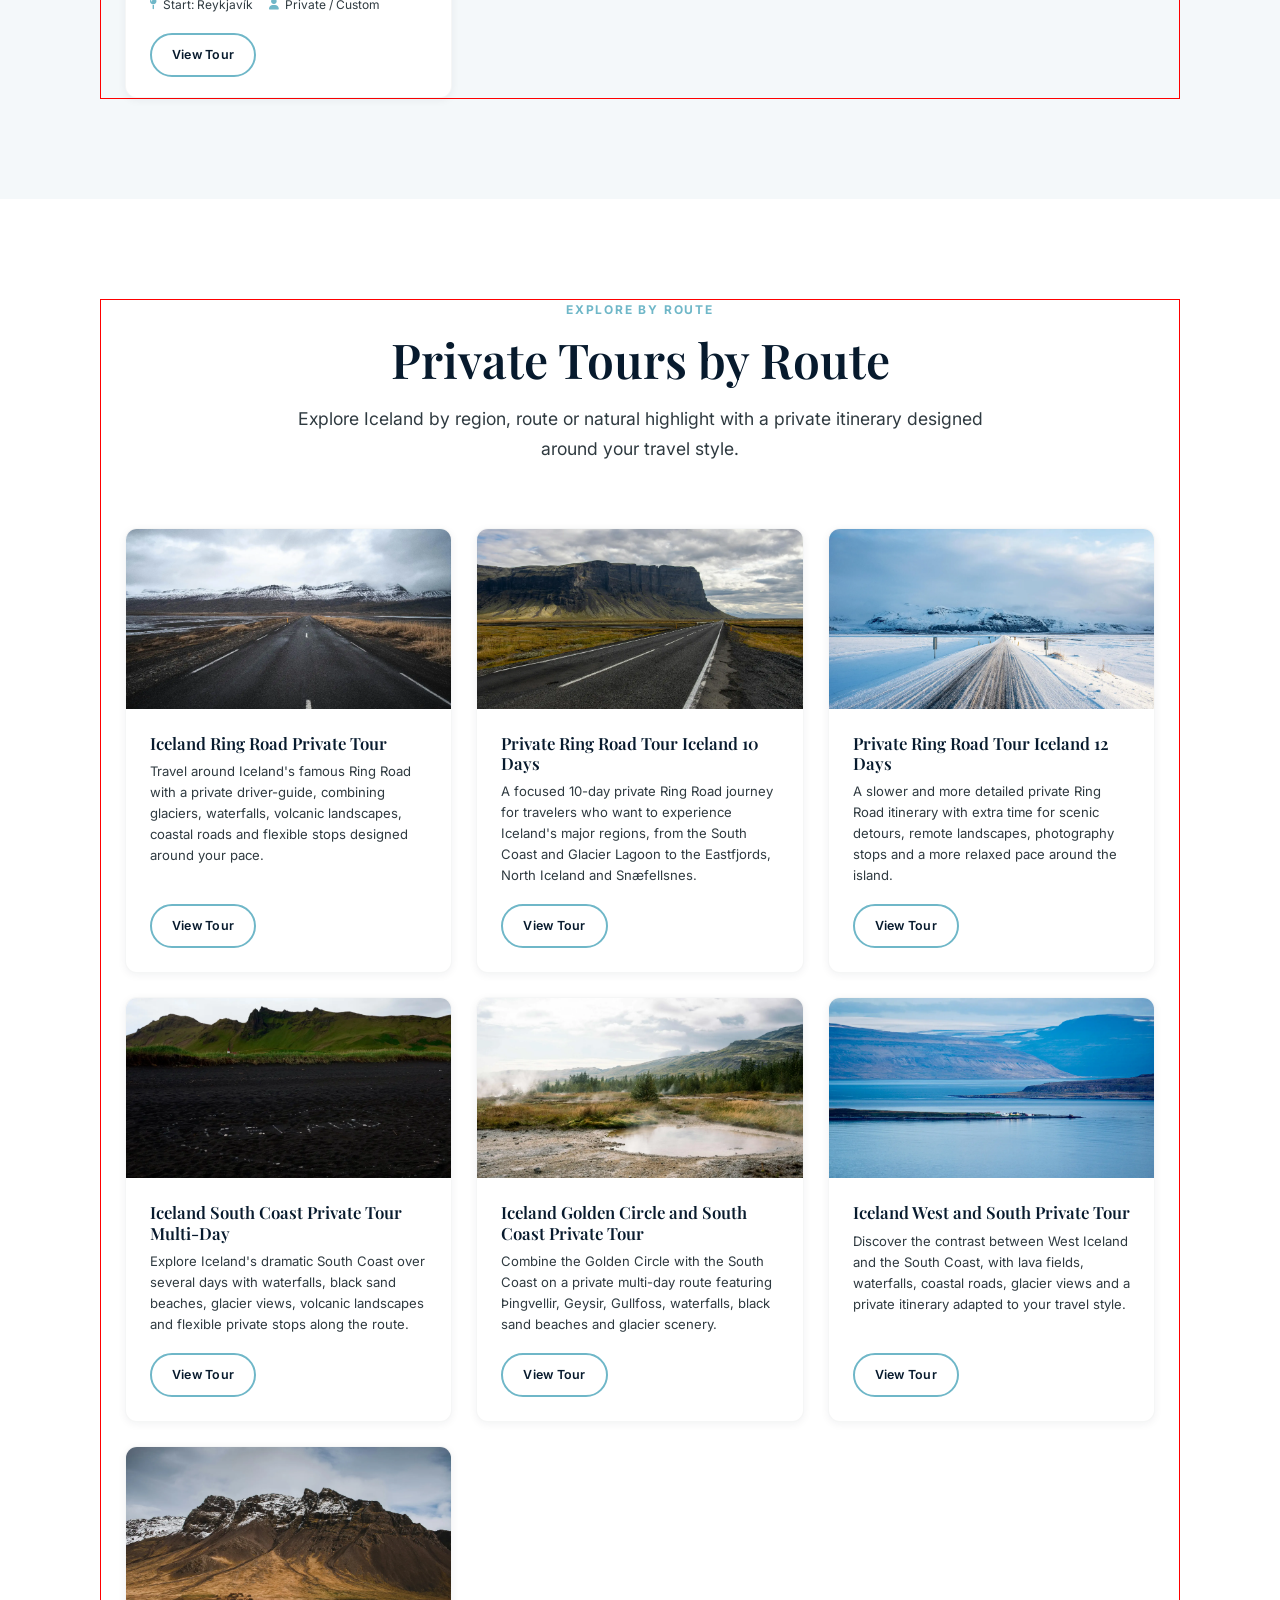
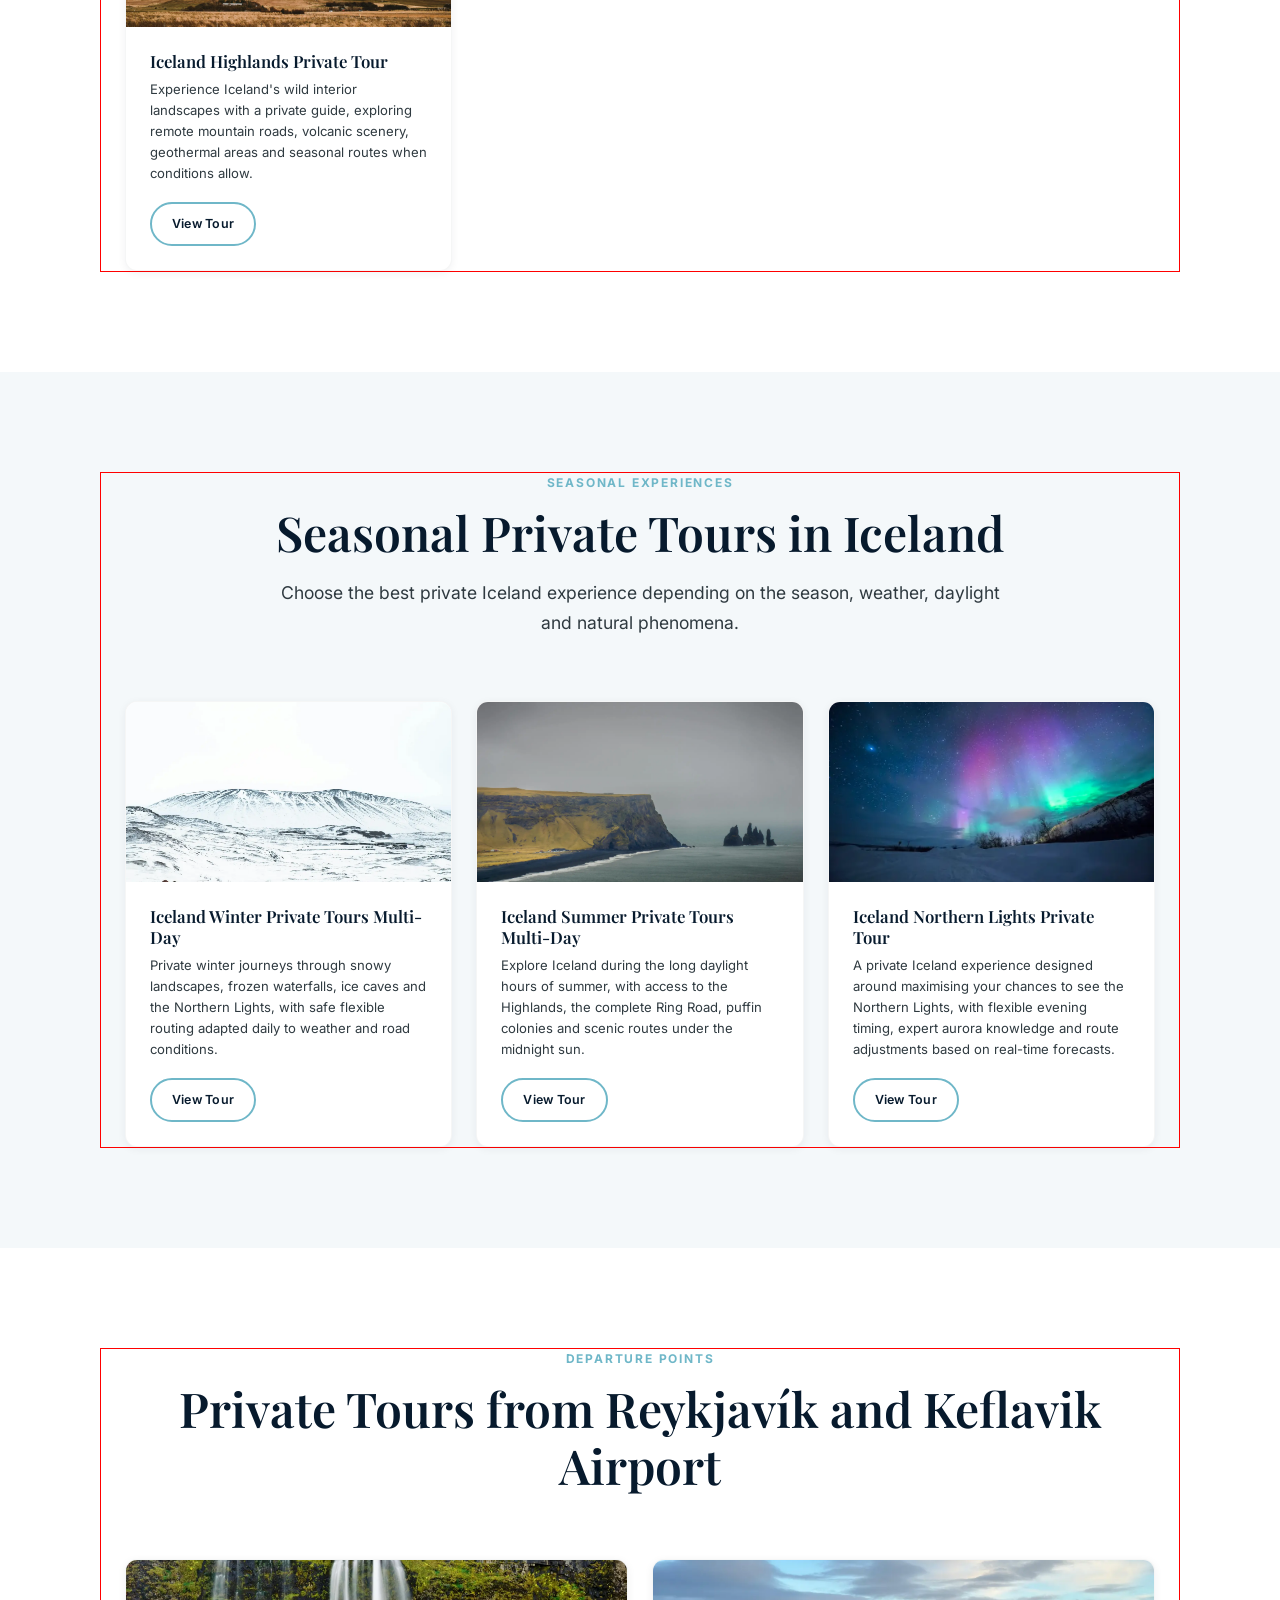
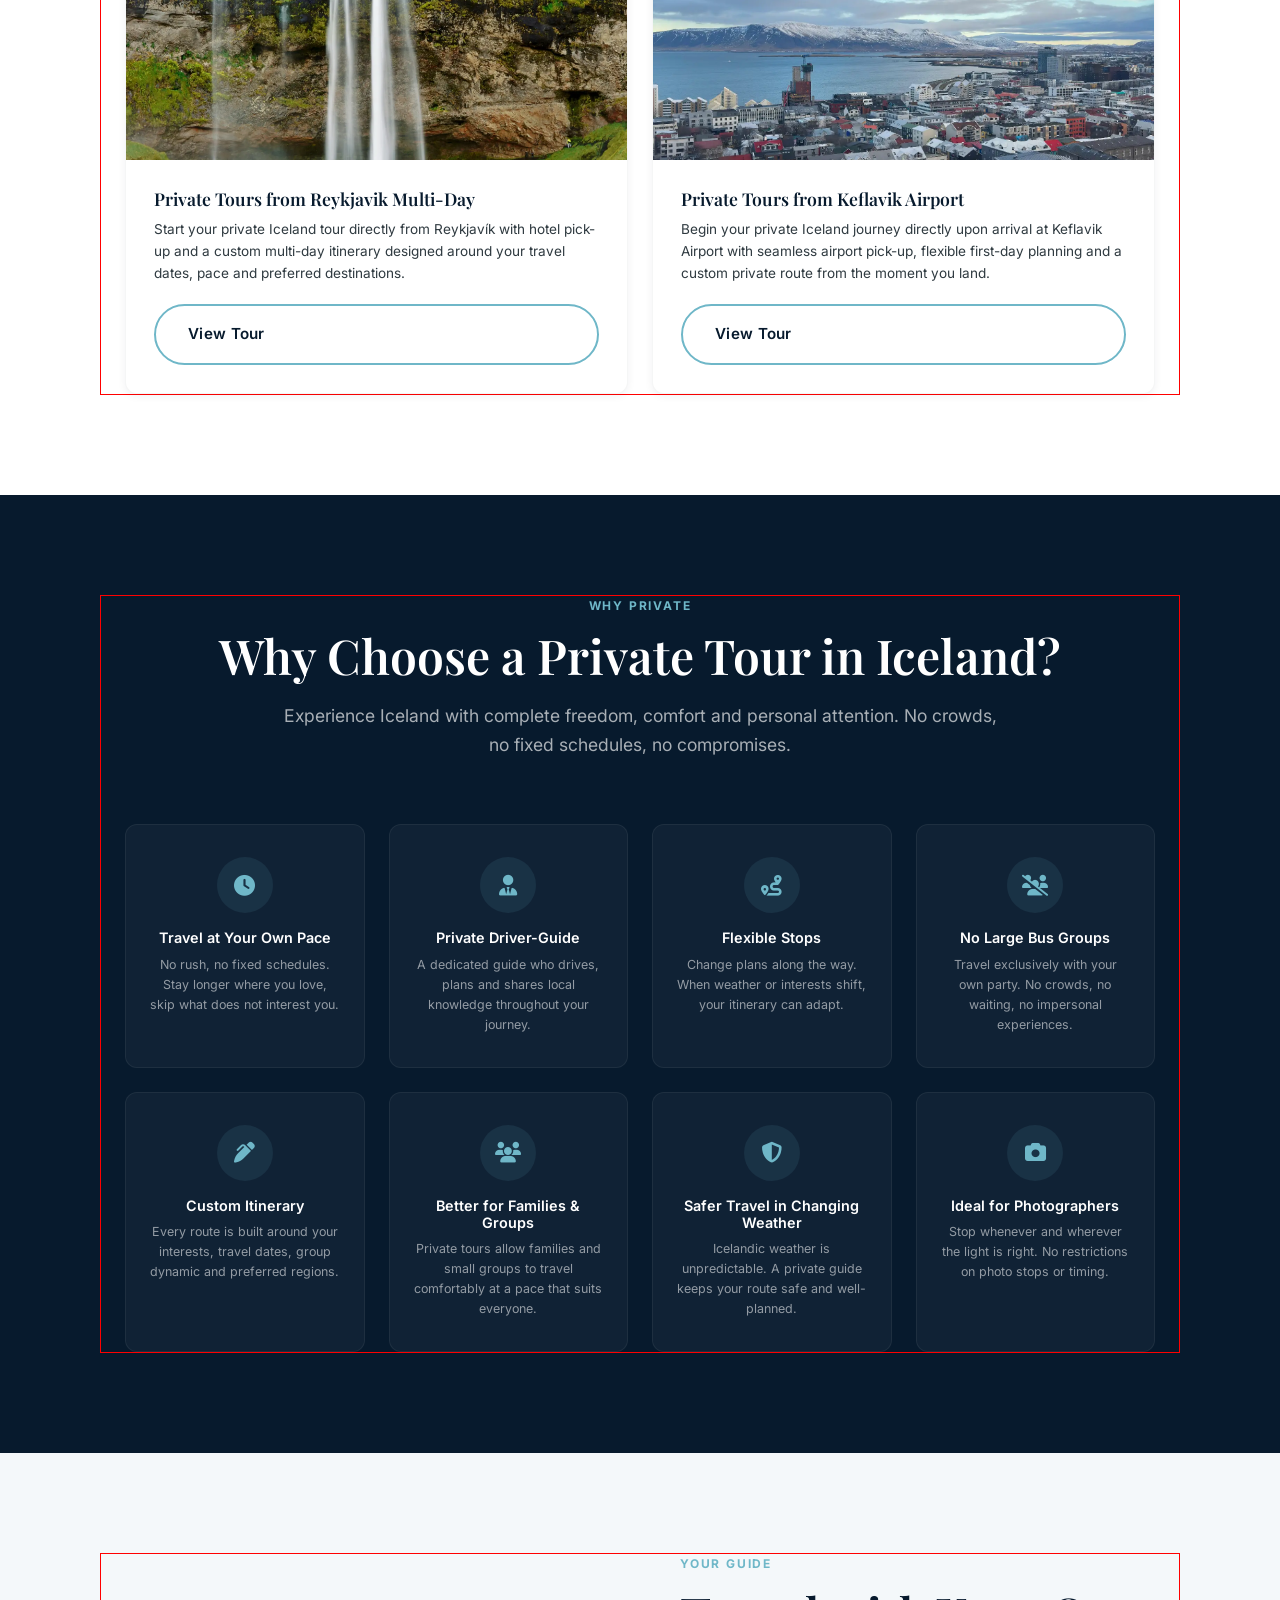
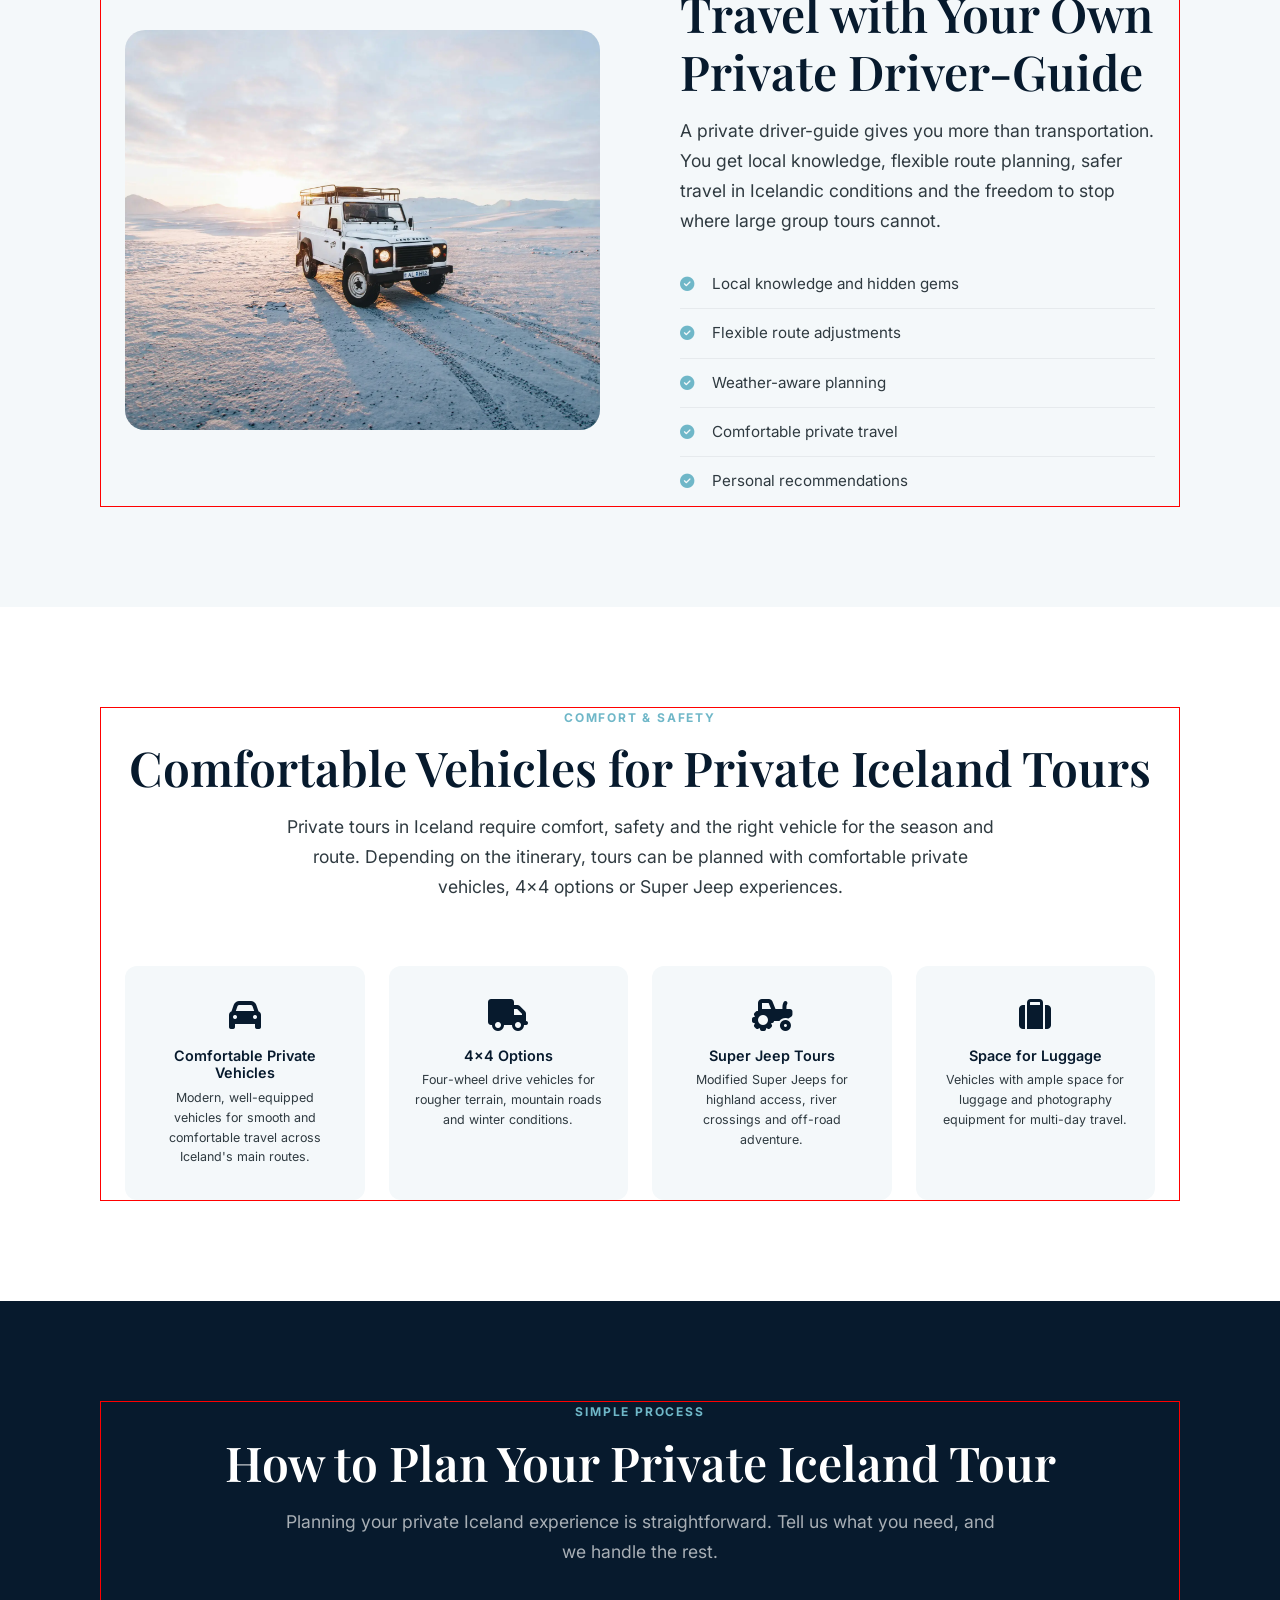
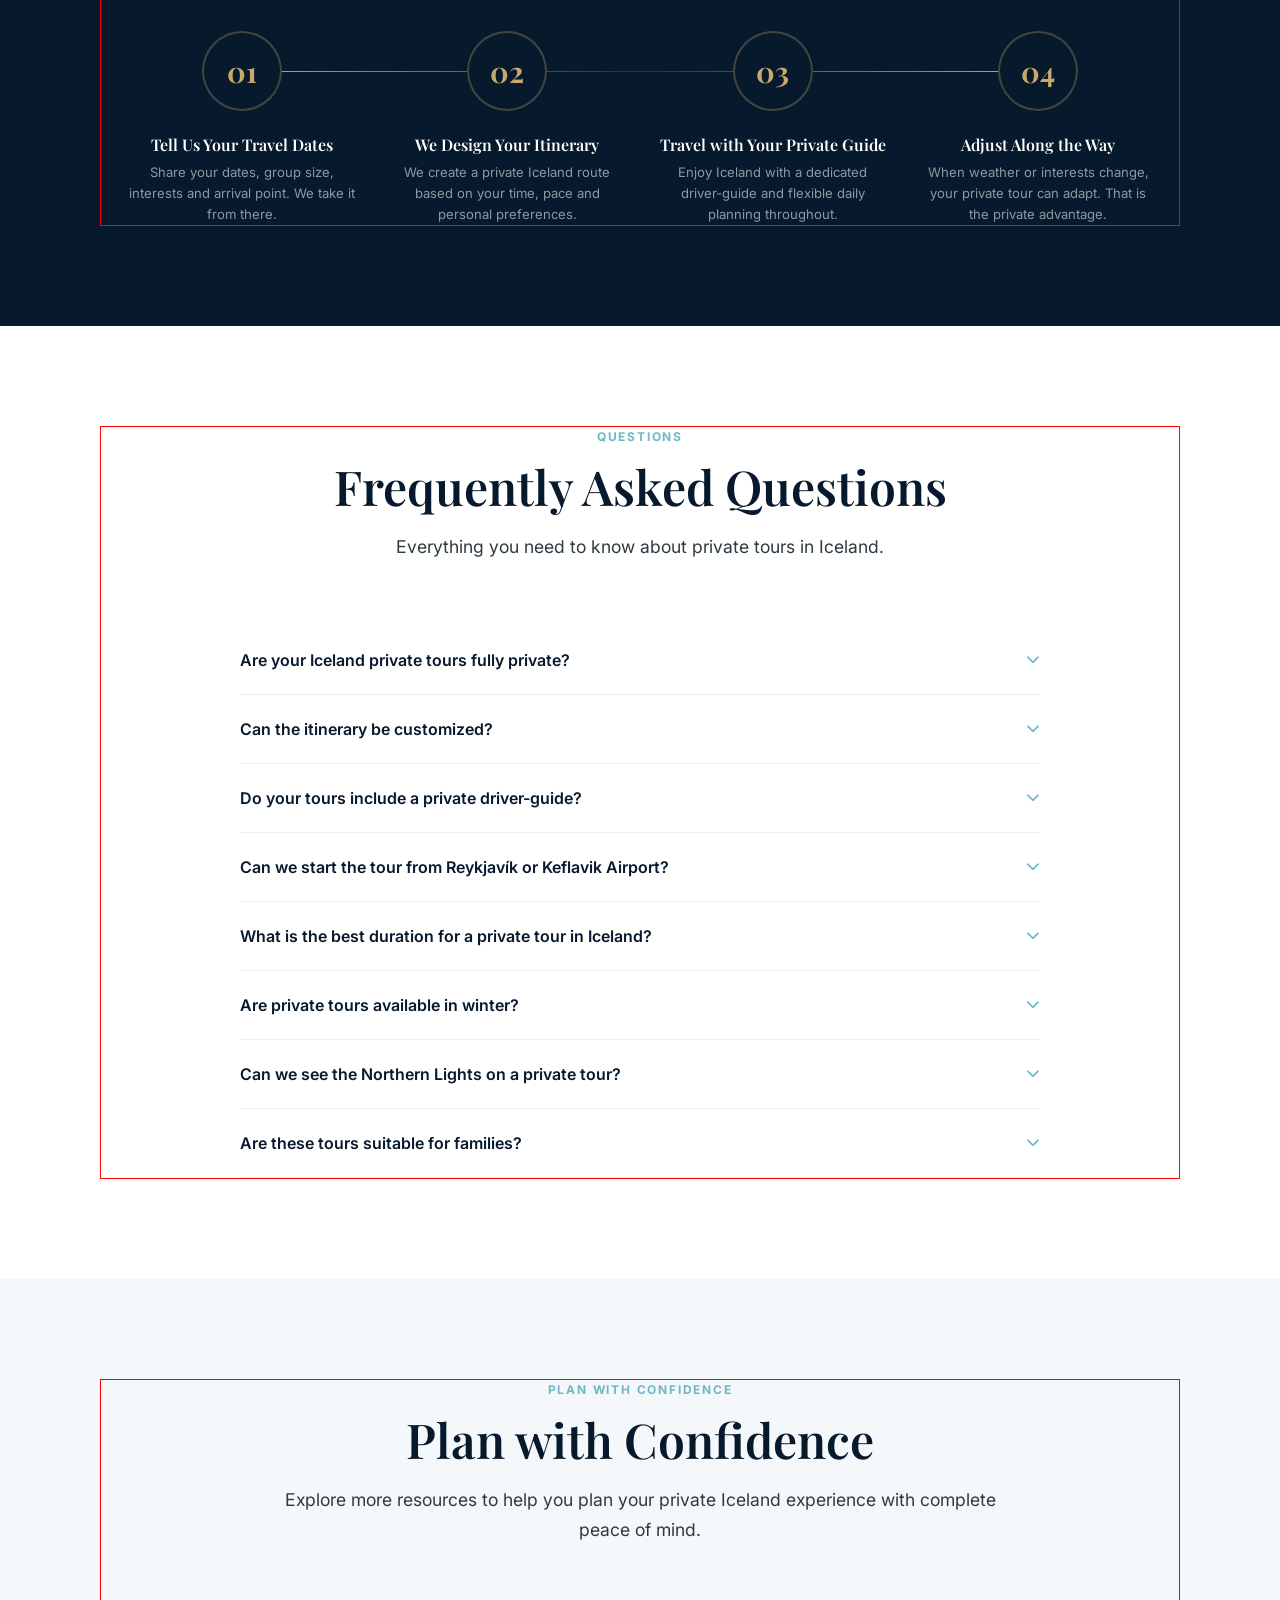
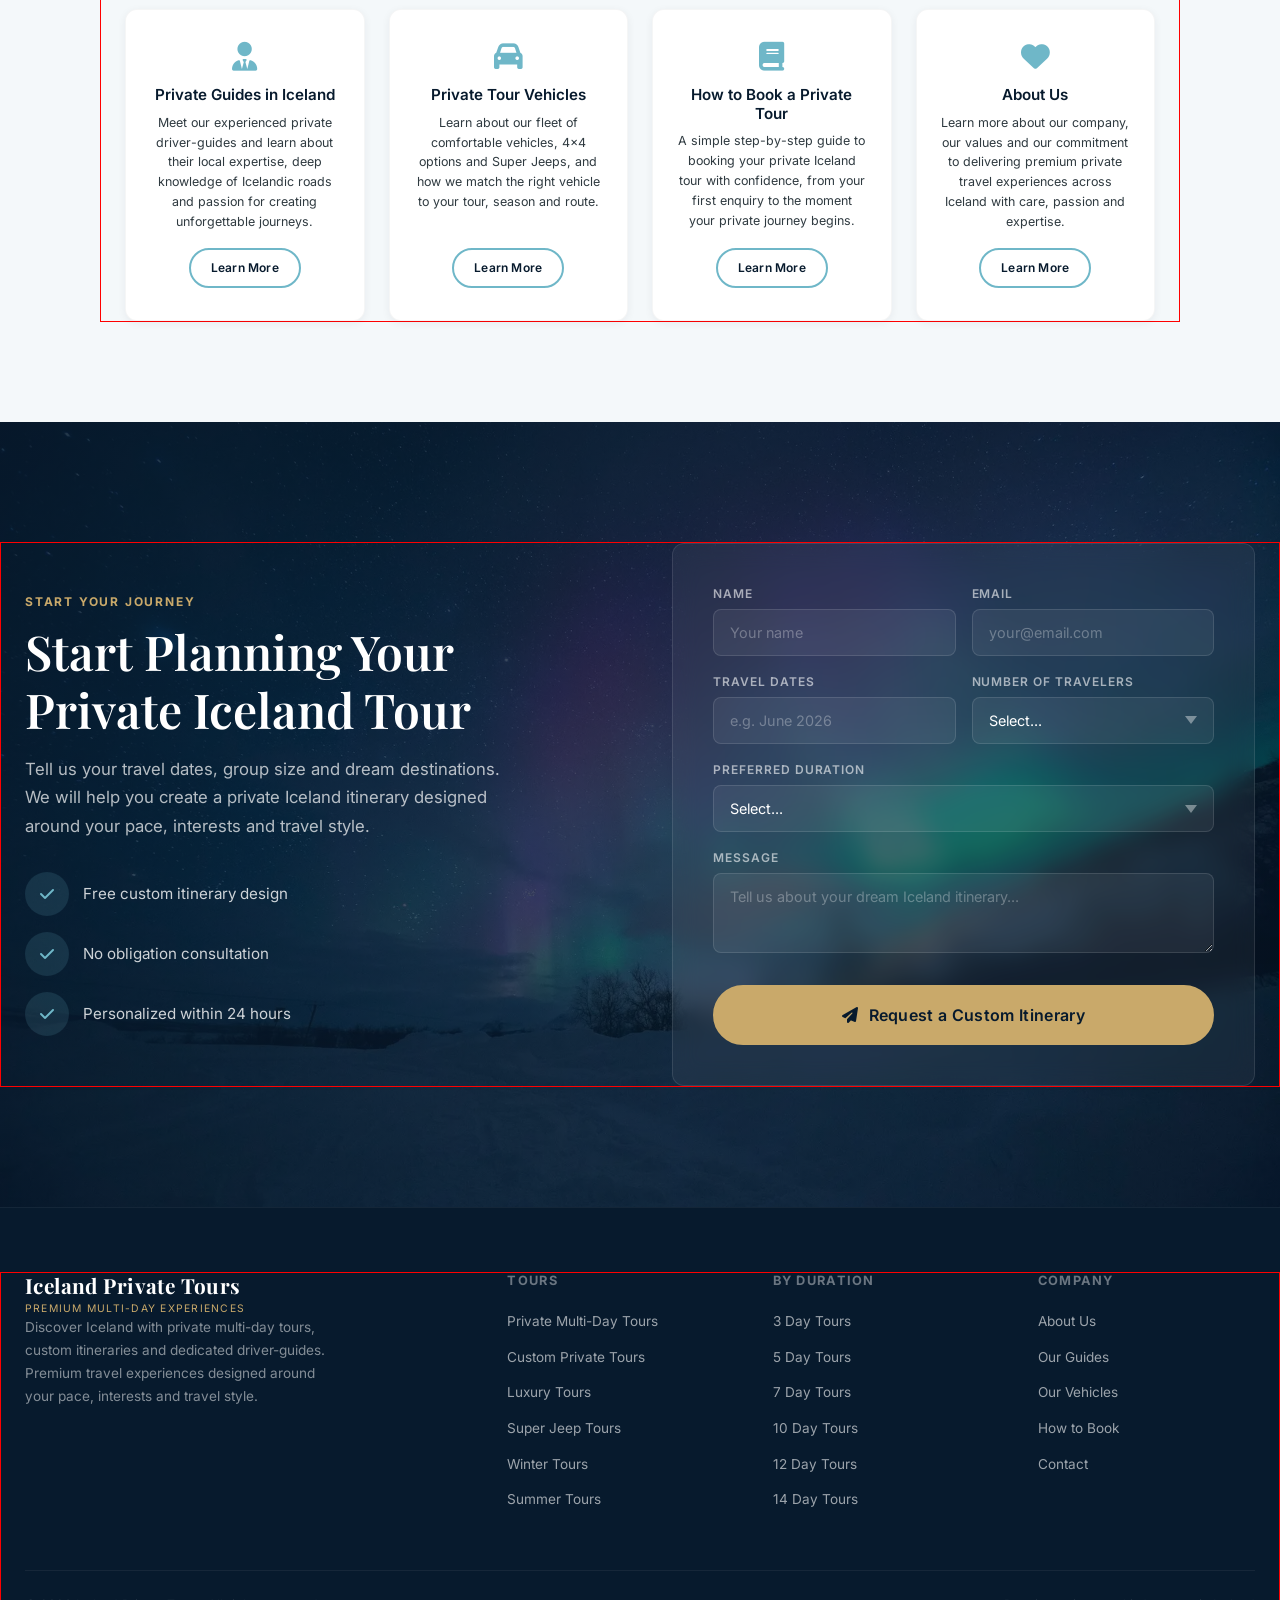
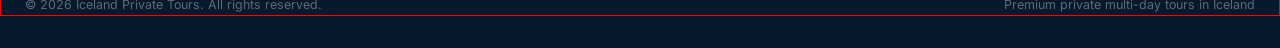
==== commit b04ca766: "Optimizacion de colores en el css y correccion de semantica en html principal, correccion de varias " ====
--- a/index.html
+++ b/index.html
@@ -1,878 +1,1718 @@
-﻿<!DOCTYPE html>
+﻿<!doctype html>
 <html lang="en">
-<head>
-<meta charset="UTF-8">
-<meta name="viewport" content="width=device-width, initial-scale=1.0">
-<title>Iceland Private Tours | Custom Multi-Day Tours with Private Driver-Guide</title>
-<meta name="description" content="Discover Iceland with private multi-day tours, custom itineraries and your own driver-guide. Flexible, exclusive and premium travel experiences across Iceland.">
-<link rel="preconnect" href="https://fonts.googleapis.com">
-<link rel="preconnect" href="https://fonts.gstatic.com" crossorigin>
-<link href="https://fonts.googleapis.com/css2?family=Playfair+Display:ital,wght@0,400;0,500;0,600;0,700;1,400&family=Inter:wght@300;400;500;600;700&display=swap" rel="stylesheet">
-<link rel="stylesheet" href="https://cdnjs.cloudflare.com/ajax/libs/font-awesome/6.5.1/css/all.min.css">
-<!-- Global Stylesheet -->
-<link rel="stylesheet" href="assets/css/style.css">
-</head>
-<body>
+  <head>
+    <meta charset="UTF-8" />
+    <meta name="viewport" content="width=device-width, initial-scale=1.0" />
+    <title>
+      Iceland Private Tours | Custom Multi-Day Tours with Private Driver-Guide
+    </title>
+    <meta
+      name="description"
+      content="Discover Iceland with private multi-day tours, custom itineraries and your own driver-guide. Flexible, exclusive and premium travel experiences across Iceland."
+    />
+    <link rel="preconnect" href="https://fonts.googleapis.com" />
+    <link rel="preconnect" href="https://fonts.gstatic.com" crossorigin />
+    <link
+      href="https://fonts.googleapis.com/css2?family=Playfair+Display:ital,wght@0,400;0,500;0,600;0,700;1,400&family=Inter:wght@300;400;500;600;700&display=swap"
+      rel="stylesheet"
+    />
+    <link
+      rel="stylesheet"
+      href="https://cdnjs.cloudflare.com/ajax/libs/font-awesome/6.5.1/css/all.min.css"
+    />
+    <!-- Global Stylesheet -->
+    <link rel="stylesheet" href="assets/css/style.css" />
+  </head>
+  <body>
+    <a class="skip-link" href="#main-content">Skip to main content</a>
 
-<a class="skip-link" href="#main-content">Skip to main content</a>
-
-<!-- ==================== HEADER ==================== -->
-<header class="header" id="header">
-  <div class="container">
-    <a href="/" class="logo">
-      Iceland Private Tours
-      <span>Premium Multi-Day Experiences</span>
-    </a>
-    <nav class="nav" aria-label="Main navigation">
-      <ul class="nav-list" id="navList">
-        <li><a href="#private-tours" class="nav-link">Private Tours</a></li>
-        <li><a href="#duration" class="nav-link">By Duration</a></li>
-        <li><a href="#route" class="nav-link">By Route</a></li>
-        <li><a href="#seasonal" class="nav-link">Seasonal</a></li>
-        <li><a href="pages/about.html" class="nav-link">About</a></li>
-        <li><a href="#contact" class="nav-link">Contact</a></li>
-        <li><a href="#contact" class="nav-cta">Request Custom Tour</a></li>
-      </ul>
-      <button class="menu-toggle" id="menuToggle" type="button" aria-label="Open menu" aria-expanded="false" aria-controls="navList">
-        <i class="fas fa-bars" aria-hidden="true"></i>
-      </button>
-    </nav>
-  </div>
-</header>
-
-<main id="main-content">
-
-<!-- ==================== HERO ==================== -->
-<section class="hero" aria-labelledby="hero-title">
-  <div class="hero-bg" aria-hidden="true"></div>
-  <div class="hero-overlay" aria-hidden="true"></div>
-  <div class="hero-pattern" aria-hidden="true"></div>
-  <div class="container">
-    <div class="hero-content">
-      <span class="hero-tag"><i class="fas fa-star" aria-hidden="true"></i> Premium Private Tours</span>
-      <h1 id="hero-title">Iceland Private Tours</h1>
-      <p>Discover Iceland at your own pace with private multi-day tours, custom itineraries and your own driver-guide.</p>
-      <div class="hero-actions">
-        <a href="#contact" class="btn btn-primary"><i class="fas fa-paper-plane" aria-hidden="true"></i> Request a Custom Itinerary</a>
-        <a href="#private-tours" class="btn btn-secondary">Explore Private Tours</a>
-      </div>
-      <ul class="hero-trust">
-        <li><i class="fas fa-check-circle" aria-hidden="true"></i> Private driver-guide</li>
-        <li><i class="fas fa-check-circle" aria-hidden="true"></i> Custom itineraries</li>
-        <li><i class="fas fa-check-circle" aria-hidden="true"></i> Multi-day Iceland experiences</li>
-      </ul>
-    </div>
-  </div>
-</section>
-
-<!-- ==================== INTRO ==================== -->
-<section class="intro section" aria-labelledby="intro-title">
-  <div class="container">
-    <div class="intro-grid">
-      <div class="intro-text">
-        <span class="section-label">Why Travel Private</span>
-        <h2 class="section-title" id="intro-title">Explore Iceland on Your Own Terms</h2>
-        <p>Explore Iceland with a private driver-guide, flexible routing and a custom itinerary designed around your travel dates, interests and pace. From short South Coast escapes to complete Ring Road adventures, our <strong>Iceland private tours</strong> are designed for couples, families, small groups and travelers who want a more personal way to discover the country.</p>
-        <p>Every <strong>private multi-day tour in Iceland</strong> is built around you. No fixed departure dates. No large groups. Just you, your travel companions and a dedicated <strong>private driver-guide</strong> who handles the planning, driving and local insight so you can focus on the experience.</p>
-        <div class="intro-keywords">
-          <span class="intro-keyword">Iceland private tours</span>
-          <span class="intro-keyword">Private multi-day tours in Iceland</span>
-          <span class="intro-keyword">Private driver-guide</span>
-          <span class="intro-keyword">Custom Iceland itinerary</span>
-          <span class="intro-keyword">Private tour packages</span>
-        </div>
-      </div>
-      <div class="intro-image">
-        <img src="assets/images/intro-private-guide-iceland.webp" alt="Private driver-guide and traveler looking out over an Icelandic landscape" loading="lazy" width="600" height="700">
-        <div class="intro-badge">
-          <i class="fas fa-compass" aria-hidden="true"></i>
-          <div class="intro-badge-text">
-            100% Private
-            <small>Your guide, your pace, your itinerary</small>
-          </div>
-        </div>
-      </div>
-    </div>
-  </div>
-</section>
-
-<!-- ==================== FEATURED PRIVATE TOURS ==================== -->
-<section class="featured section" id="private-tours" aria-labelledby="featured-title">
-  <div class="container">
-    <header class="section-header">
-      <span class="section-label">Featured Tours</span>
-      <h2 class="section-title" id="featured-title">Featured Private Tours in Iceland</h2>
-      <p class="section-subtitle">Choose from our most requested private tour styles, from fully custom itineraries to luxury multi-day journeys and Super Jeep adventures.</p>
-    </header>
-    <ul class="featured-grid">
-      <li><article class="tour-card">
-        <figure class="tour-card-image">
-          <img src="assets/images/private-multiday-tour-iceland.webp" alt="Private vehicle on a multi-day Iceland tour route" loading="lazy" width="400" height="200">
-          <span class="tour-card-badge">Best Seller</span>
-        </figure>
-        <div class="tour-card-body">
-          <span class="tour-card-category">Multi-Day</span>
-          <h3>Private Multi-Day Tours in Iceland</h3>
-          <p>Flexible private journeys across Iceland with your own dedicated driver-guide, custom stops, handpicked routes and multi-day itineraries designed entirely around your pace and interests.</p>
-          <a href="#contact" class="btn">View Tour</a>
-        </div>
-      </article></li>
-      <li><article class="tour-card">
-        <figure class="tour-card-image">
-          <img src="assets/images/custom-iceland-private-tour.webp" alt="Custom Iceland itinerary with a private guide reviewing the route" loading="lazy" width="400" height="200">
-          <span class="tour-card-badge">Custom</span>
-        </figure>
-        <div class="tour-card-body">
-          <span class="tour-card-category">Tailor-Made</span>
-          <h3>Custom Iceland Private Tours</h3>
-          <p>A tailor-made Iceland itinerary designed entirely around your interests, travel dates, preferred pace and the regions you most want to explore, with complete flexibility from start to finish.</p>
-          <a href="#contact" class="btn">View Tour</a>
-        </div>
-      </article></li>
-      <li><article class="tour-card">
-        <figure class="tour-card-image">
-          <img src="assets/images/luxury-private-tour-iceland.webp" alt="Luxury private vehicle parked beside an Icelandic glacier landscape" loading="lazy" width="400" height="200">
-          <span class="tour-card-badge">Premium</span>
-        </figure>
-        <div class="tour-card-body">
-          <span class="tour-card-category">Luxury</span>
-          <h3>Luxury Private Tours Iceland Multi-Day</h3>
-          <p>Premium private travel experiences featuring comfortable vehicles, curated accommodation, exclusive routes and a more refined pace through Iceland's most extraordinary landscapes.</p>
-          <a href="#contact" class="btn">View Tour</a>
-        </div>
-      </article></li>
-      <li><article class="tour-card">
-        <figure class="tour-card-image">
-          <img src="assets/images/super-jeep-private-tour-iceland.webp" alt="Modified Super Jeep crossing rugged Icelandic terrain" loading="lazy" width="400" height="200">
-          <span class="tour-card-badge">Adventure</span>
-        </figure>
-        <div class="tour-card-body">
-          <span class="tour-card-category">Super Jeep</span>
-          <h3>Super Jeep Private Tours</h3>
-          <p>Explore Iceland's wildest landscapes with a modified Super Jeep, reaching remote highlands, river crossings and volcanic terrain that regular vehicles simply cannot access.</p>
-          <a href="#contact" class="btn">View Tour</a>
-        </div>
-      </article></li>
-    </ul>
-  </div>
-</section>
-
-<!-- ==================== TOURS BY DURATION ==================== -->
-<section class="section" id="duration" aria-labelledby="duration-title">
-  <div class="container">
-    <header class="section-header">
-      <span class="section-label">Find Your Perfect Length</span>
-      <h2 class="section-title" id="duration-title">Private Tours by Duration</h2>
-      <p class="section-subtitle">Find the right private Iceland itinerary based on the number of days you have available.</p>
-    </header>
-    <ul class="duration-grid">
-      <li><article class="duration-card">
-        <figure class="duration-card-image">
-          <img src="assets/images/3-day-golden-circle-private-tour.webp" alt="3 Day private tour route in Iceland" loading="lazy" width="400" height="160">
-          <div class="duration-badge">3 <small>Days</small></div>
-        </figure>
-        <div class="duration-card-body">
-          <h3>3 Day Private Tour Iceland</h3>
-          <p>A short but complete private itinerary from Reykjavík, ideal for the Golden Circle, South Coast waterfalls, black sand beaches and glacier landscapes at a comfortable pace.</p>
-          <div class="duration-meta">
-            <span><i class="fas fa-map-pin" aria-hidden="true"></i> Start: Reykjavík</span>
-            <span><i class="fas fa-user" aria-hidden="true"></i> Private / Custom</span>
-          </div>
-          <a href="pages/3-day-private-tour-iceland.html" class="btn btn-outline">View Tour</a>
-        </div>
-      </article></li>
-      <li><article class="duration-card">
-        <figure class="duration-card-image">
-          <img src="assets/images/4-day-glacier-lagoon-private-tour.webp" alt="4 Day private tour route in Iceland" loading="lazy" width="400" height="160">
-          <div class="duration-badge">4 <small>Days</small></div>
-        </figure>
-        <div class="duration-card-body">
-          <h3>4 Day Private Tour Iceland</h3>
-          <p>A private journey combining the Golden Circle, South Coast waterfalls, black sand beaches and the spectacular Jökulsárlón Glacier Lagoon with Diamond Beach in a well-paced four-day route.</p>
-          <div class="duration-meta">
-            <span><i class="fas fa-map-pin" aria-hidden="true"></i> Start: Reykjavík</span>
-            <span><i class="fas fa-user" aria-hidden="true"></i> Private / Custom</span>
-          </div>
-          <a href="pages/4-day-private-tour-iceland.html" class="btn btn-outline">View Tour</a>
-        </div>
-      </article></li>
-      <li><article class="duration-card">
-        <figure class="duration-card-image">
-          <img src="assets/images/5-day-south-coast-private-tour.webp" alt="5 Day private tour route in Iceland" loading="lazy" width="400" height="160">
-          <div class="duration-badge">5 <small>Days</small></div>
-        </figure>
-        <div class="duration-card-body">
-          <h3>5 Day Private Tour Iceland</h3>
-          <p>Explore South Iceland at a relaxed pace with waterfalls, volcanic black sand beaches, glacier viewpoints, geothermal areas and flexible private stops selected around your interests.</p>
-          <div class="duration-meta">
-            <span><i class="fas fa-map-pin" aria-hidden="true"></i> Start: Reykjavík</span>
-            <span><i class="fas fa-user" aria-hidden="true"></i> Private / Custom</span>
-          </div>
-          <a href="pages/5-day-private-tour-iceland.html" class="btn btn-outline">View Tour</a>
-        </div>
-      </article></li>
-      <li><article class="duration-card">
-        <figure class="duration-card-image">
-          <img src="assets/images/6-day-private-tour-iceland.webp" alt="6 Day private tour route in Iceland" loading="lazy" width="400" height="160">
-          <div class="duration-badge">6 <small>Days</small></div>
-        </figure>
-        <div class="duration-card-body">
-          <h3>6 Day Private Tour Iceland</h3>
-          <p>A complete private experience for travelers seeking more depth without the full Ring Road, with extra time for hidden stops, photography and a relaxed daily rhythm.</p>
-          <div class="duration-meta">
-            <span><i class="fas fa-map-pin" aria-hidden="true"></i> Start: Reykjavík</span>
-            <span><i class="fas fa-user" aria-hidden="true"></i> Private / Custom</span>
-          </div>
-          <a href="pages/6-day-private-tour-iceland.html" class="btn btn-outline">View Tour</a>
-        </div>
-      </article></li>
-      <li><article class="duration-card">
-        <figure class="duration-card-image">
-          <img src="assets/images/7-day-snaefellsnes-private-tour.webp" alt="7 Day private tour route in Iceland" loading="lazy" width="400" height="160">
-          <div class="duration-badge">7 <small>Days</small></div>
-        </figure>
-        <div class="duration-card-body">
-          <h3>7 Day Private Tour Iceland</h3>
-          <p>A well-balanced private itinerary covering South Iceland, the Golden Circle, West Iceland, Snæfellsnes Peninsula and natural highlights with a comfortable week-long pace.</p>
-          <div class="duration-meta">
-            <span><i class="fas fa-map-pin" aria-hidden="true"></i> Start: Reykjavík</span>
-            <span><i class="fas fa-user" aria-hidden="true"></i> Private / Custom</span>
-          </div>
-          <a href="pages/7-day-private-tour-iceland.html" class="btn btn-outline">View Tour</a>
-        </div>
-      </article></li>
-      <li><article class="duration-card">
-        <figure class="duration-card-image">
-          <img src="assets/images/8-day-private-tour-iceland.webp" alt="8 Day private tour route in Iceland" loading="lazy" width="400" height="160">
-          <div class="duration-badge">8 <small>Days</small></div>
-        </figure>
-        <div class="duration-card-body">
-          <h3>8 Day Private Tour Iceland</h3>
-          <p>A wider private route across Iceland's most spectacular regions, combining South Coast highlights, glaciers, volcanic landscapes and scenic routes with more time for spontaneous stops.</p>
-          <div class="duration-meta">
-            <span><i class="fas fa-map-pin" aria-hidden="true"></i> Start: Reykjavík</span>
-            <span><i class="fas fa-user" aria-hidden="true"></i> Private / Custom</span>
-          </div>
-          <a href="pages/8-day-private-tour-iceland.html" class="btn btn-outline">View Tour</a>
-        </div>
-      </article></li>
-      <li><article class="duration-card">
-        <figure class="duration-card-image">
-          <img src="assets/images/private-multiday-tour-iceland.webp" alt="9 Day private tour route in Iceland" loading="lazy" width="400" height="160">
-          <div class="duration-badge">9 <small>Days</small></div>
-        </figure>
-        <div class="duration-card-body">
-          <h3>9 Day Private Tour Iceland</h3>
-          <p>Go deeper into Iceland with a private journey through the South Coast, Glacier Lagoon, Snæfellsnes Peninsula and flexible scenic days, with time for photography and unhurried exploration.</p>
-          <div class="duration-meta">
-            <span><i class="fas fa-map-pin" aria-hidden="true"></i> Start: Reykjavík</span>
-            <span><i class="fas fa-user" aria-hidden="true"></i> Private / Custom</span>
-          </div>
-          <a href="pages/9-day-private-tour-iceland.html" class="btn btn-outline">View Tour</a>
-        </div>
-      </article></li>
-      <li><article class="duration-card">
-        <figure class="duration-card-image">
-          <img src="assets/images/10-day-ring-road-private-tour.webp" alt="10 Day private tour route in Iceland" loading="lazy" width="400" height="160">
-          <div class="duration-badge">10 <small>Days</small></div>
-        </figure>
-        <div class="duration-card-body">
-          <h3>10 Day Private Tour Iceland</h3>
-          <p>Travel around Iceland on a private Ring Road journey through the Golden Circle, South Coast, Glacier Lagoon, Eastfjords, North Iceland and Snæfellsnes Peninsula at your own pace.</p>
-          <div class="duration-meta">
-            <span><i class="fas fa-map-pin" aria-hidden="true"></i> Start: Reykjavík</span>
-            <span><i class="fas fa-user" aria-hidden="true"></i> Private / Custom</span>
-          </div>
-          <a href="pages/10-day-private-tour-iceland.html" class="btn btn-outline">View Tour</a>
-        </div>
-      </article></li>
-      <li><article class="duration-card">
-        <figure class="duration-card-image">
-          <img src="assets/images/12-day-private-tour-iceland.webp" alt="12 Day private tour route in Iceland" loading="lazy" width="400" height="160">
-          <div class="duration-badge">12 <small>Days</small></div>
-        </figure>
-        <div class="duration-card-body">
-          <h3>12 Day Private Tour Iceland</h3>
-          <p>Experience Iceland at a relaxed pace on a private 12 day grand tour through the Ring Road, South Coast, Glacier Lagoon, Eastfjords, North Iceland, West Iceland and Snæfellsnes Peninsula.</p>
-          <div class="duration-meta">
-            <span><i class="fas fa-map-pin" aria-hidden="true"></i> Start: Reykjavík</span>
-            <span><i class="fas fa-user" aria-hidden="true"></i> Private / Custom</span>
-          </div>
-          <a href="pages/12-day-private-tour-iceland.html" class="btn btn-outline">View Tour</a>
-        </div>
-      </article></li>
-      <li><article class="duration-card">
-        <figure class="duration-card-image">
-          <img src="assets/images/14-day-complete-iceland-private-tour.webp" alt="14 Day private tour route in Iceland" loading="lazy" width="400" height="160">
-          <div class="duration-badge">14 <small>Days</small></div>
-        </figure>
-        <div class="duration-card-body">
-          <h3>14 Day Private Tour Iceland</h3>
-          <p>Experience the ultimate two-week private Iceland journey with the Ring Road, South Coast, Glacier Lagoon, Eastfjords, North Iceland, West Iceland, Snæfellsnes and optional remote regions.</p>
-          <div class="duration-meta">
-            <span><i class="fas fa-map-pin" aria-hidden="true"></i> Start: Reykjavík</span>
-            <span><i class="fas fa-user" aria-hidden="true"></i> Private / Custom</span>
-          </div>
-          <a href="pages/14-day-private-tour-iceland.html" class="btn btn-outline">View Tour</a>
-        </div>
-      </article></li>
-    </ul>
-  </div>
-</section>
-
-<!-- ==================== TOURS BY ROUTE ==================== -->
-<section class="section" style="background: var(--white);" id="route" aria-labelledby="route-title">
-  <div class="container">
-    <header class="section-header">
-      <span class="section-label">Explore by Route</span>
-      <h2 class="section-title" id="route-title">Private Tours by Route</h2>
-      <p class="section-subtitle">Explore Iceland by region, route or natural highlight with a private itinerary designed around your travel style.</p>
-    </header>
-    <ul class="route-grid">
-      <li><article class="route-card">
-        <figure class="route-card-image"><img src="assets/images/ring-road-private-tour-iceland.webp" alt="Iceland Ring Road Private Tour" loading="lazy" width="400" height="180"></figure>
-        <div class="route-card-body">
-          <h3>Iceland Ring Road Private Tour</h3>
-          <p>Travel around Iceland's famous Ring Road with a private driver-guide, combining glaciers, waterfalls, volcanic landscapes, coastal roads and flexible stops designed around your pace.</p>
-          <a href="#contact" class="btn btn-outline">View Tour</a>
-        </div>
-      </article></li>
-      <li><article class="route-card">
-        <figure class="route-card-image"><img src="assets/images/ring-road-10-days-iceland.webp" alt="Private Ring Road Tour Iceland 10 Days" loading="lazy" width="400" height="180"></figure>
-        <div class="route-card-body">
-          <h3>Private Ring Road Tour Iceland 10 Days</h3>
-          <p>A focused 10-day private Ring Road journey for travelers who want to experience Iceland's major regions, from the South Coast and Glacier Lagoon to the Eastfjords, North Iceland and Snæfellsnes.</p>
-          <a href="#contact" class="btn btn-outline">View Tour</a>
-        </div>
-      </article></li>
-      <li><article class="route-card">
-        <figure class="route-card-image"><img src="assets/images/ring-road-12-days-iceland.webp" alt="Private Ring Road Tour Iceland 12 Days" loading="lazy" width="400" height="180"></figure>
-        <div class="route-card-body">
-          <h3>Private Ring Road Tour Iceland 12 Days</h3>
-          <p>A slower and more detailed private Ring Road itinerary with extra time for scenic detours, remote landscapes, photography stops and a more relaxed pace around the island.</p>
-          <a href="#contact" class="btn btn-outline">View Tour</a>
-        </div>
-      </article></li>
-      <li><article class="route-card">
-        <figure class="route-card-image"><img src="assets/images/south-coast-private-tour-iceland.webp" alt="Iceland South Coast Private Tour Multi-Day" loading="lazy" width="400" height="180"></figure>
-        <div class="route-card-body">
-          <h3>Iceland South Coast Private Tour Multi-Day</h3>
-          <p>Explore Iceland's dramatic South Coast over several days with waterfalls, black sand beaches, glacier views, volcanic landscapes and flexible private stops along the route.</p>
-          <a href="#contact" class="btn btn-outline">View Tour</a>
-        </div>
-      </article></li>
-      <li><article class="route-card">
-        <figure class="route-card-image"><img src="assets/images/golden-circle-south-coast-private-tour.webp" alt="Iceland Golden Circle and South Coast Private Tour" loading="lazy" width="400" height="180"></figure>
-        <div class="route-card-body">
-          <h3>Iceland Golden Circle and South Coast Private Tour</h3>
-          <p>Combine the Golden Circle with the South Coast on a private multi-day route featuring Þingvellir, Geysir, Gullfoss, waterfalls, black sand beaches and glacier scenery.</p>
-          <a href="#contact" class="btn btn-outline">View Tour</a>
-        </div>
-      </article></li>
-      <li><article class="route-card">
-        <figure class="route-card-image"><img src="assets/images/west-south-private-tour-iceland.webp" alt="Iceland West and South Private Tour" loading="lazy" width="400" height="180"></figure>
-        <div class="route-card-body">
-          <h3>Iceland West and South Private Tour</h3>
-          <p>Discover the contrast between West Iceland and the South Coast, with lava fields, waterfalls, coastal roads, glacier views and a private itinerary adapted to your travel style.</p>
-          <a href="#contact" class="btn btn-outline">View Tour</a>
-        </div>
-      </article></li>
-      <li><article class="route-card">
-        <figure class="route-card-image"><img src="assets/images/highlands-private-tour-iceland.webp" alt="Iceland Highlands Private Tour" loading="lazy" width="400" height="180"></figure>
-        <div class="route-card-body">
-          <h3>Iceland Highlands Private Tour</h3>
-          <p>Experience Iceland's wild interior landscapes with a private guide, exploring remote mountain roads, volcanic scenery, geothermal areas and seasonal routes when conditions allow.</p>
-          <a href="#contact" class="btn btn-outline">View Tour</a>
-        </div>
-      </article></li>
-    </ul>
-  </div>
-</section>
-
-<!-- ==================== SEASONAL TOURS ==================== -->
-<section class="seasonal section" id="seasonal" aria-labelledby="seasonal-title">
-  <div class="container">
-    <header class="section-header">
-      <span class="section-label">Seasonal Experiences</span>
-      <h2 class="section-title" id="seasonal-title">Seasonal Private Tours in Iceland</h2>
-      <p class="section-subtitle">Choose the best private Iceland experience depending on the season, weather, daylight and natural phenomena.</p>
-    </header>
-    <ul class="seasonal-grid">
-      <li><article class="seasonal-card">
-        <figure class="seasonal-card-image"><img src="assets/images/winter-private-tour-iceland.webp" alt="Iceland Winter Private Tours Multi-Day" loading="lazy" width="400" height="180"></figure>
-        <div class="seasonal-card-body">
-          <h3>Iceland Winter Private Tours Multi-Day</h3>
-          <p>Private winter journeys through snowy landscapes, frozen waterfalls, ice caves and the Northern Lights, with safe flexible routing adapted daily to weather and road conditions.</p>
-          <a href="#contact" class="btn btn-outline">View Tour</a>
-        </div>
-      </article></li>
-      <li><article class="seasonal-card">
-        <div class="seasonal-card-image"><img src="assets/images/summer-private-tour-iceland.webp" alt="Iceland Summer Private Tours Multi-Day" loading="lazy" width="400" height="180"></div>
-        <div class="seasonal-card-body">
-          <h3>Iceland Summer Private Tours Multi-Day</h3>
-          <p>Explore Iceland during the long daylight hours of summer, with access to the Highlands, the complete Ring Road, puffin colonies and scenic routes under the midnight sun.</p>
-          <a href="#contact" class="btn btn-outline">View Tour</a>
-        </div>
-      </article></li>
-      <li><article class="seasonal-card">
-        <figure class="seasonal-card-image"><img src="assets/images/northern-lights-private-tour-iceland.webp" alt="Iceland Northern Lights Private Tour" loading="lazy" width="400" height="180"></figure>
-        <div class="seasonal-card-body">
-          <h3>Iceland Northern Lights Private Tour</h3>
-          <p>A private Iceland experience designed around maximising your chances to see the Northern Lights, with flexible evening timing, expert aurora knowledge and route adjustments based on real-time forecasts.</p>
-          <a href="#contact" class="btn btn-outline">View Tour</a>
-        </div>
-      </article></li>
-    </ul>
-  </div>
-</section>
-
-<!-- ==================== TOURS FROM REYKJAVIK / KEFLAVIK ==================== -->
-<section class="section" style="background: var(--white);" aria-labelledby="location-title">
-  <div class="container">
-    <header class="section-header">
-      <span class="section-label">Departure Points</span>
-      <h2 class="section-title" id="location-title">Private Tours from Reykjavík and Keflavik Airport</h2>
-    </header>
-    <ul class="location-grid">
-      <li><article class="location-card">
-        <figure class="location-card-image"><img src="assets/images/private-tours-from-reykjavik.webp" alt="Private Tours from Reykjavik Multi-Day" loading="lazy" width="400" height="200"></figure>
-        <div class="location-card-body">
-          <h3>Private Tours from Reykjavik Multi-Day</h3>
-          <p>Start your private Iceland tour directly from Reykjavík with hotel pick-up and a custom multi-day itinerary designed around your travel dates, pace and preferred destinations.</p>
-          <a href="#contact" class="btn btn-outline">View Tour</a>
-        </div>
-      </article></li>
-      <li><article class="location-card">
-        <figure class="location-card-image"><img src="assets/images/private-tours-from-keflavik-airport.webp" alt="Private Tours from Keflavik Airport" loading="lazy" width="400" height="200"></figure>
-        <div class="location-card-body">
-          <h3>Private Tours from Keflavik Airport</h3>
-          <p>Begin your private Iceland journey directly upon arrival at Keflavik Airport with seamless airport pick-up, flexible first-day planning and a custom private route from the moment you land.</p>
-          <a href="#contact" class="btn btn-outline">View Tour</a>
-        </div>
-      </article></li>
-    </ul>
-  </div>
-</section>
-
-<!-- ==================== WHY CHOOSE ==================== -->
-<section class="why-choose section" aria-labelledby="why-choose-title">
-  <div class="container">
-    <header class="section-header">
-      <span class="section-label">Why Private</span>
-      <h2 class="section-title" id="why-choose-title">Why Choose a Private Tour in Iceland?</h2>
-      <p class="section-subtitle">Experience Iceland with complete freedom, comfort and personal attention. No crowds, no fixed schedules, no compromises.</p>
-    </header>
-    <ul class="benefits-grid">
-      <li class="benefit-card">
-        <div class="benefit-icon"><i class="fas fa-clock" aria-hidden="true"></i></div>
-        <h3>Travel at Your Own Pace</h3>
-        <p>No rush, no fixed schedules. Stay longer where you love, skip what does not interest you.</p>
-      </li>
-      <li class="benefit-card">
-        <div class="benefit-icon"><i class="fas fa-user-tie" aria-hidden="true"></i></div>
-        <h3>Private Driver-Guide</h3>
-        <p>A dedicated guide who drives, plans and shares local knowledge throughout your journey.</p>
-      </li>
-      <li class="benefit-card">
-        <div class="benefit-icon"><i class="fas fa-route" aria-hidden="true"></i></div>
-        <h3>Flexible Stops</h3>
-        <p>Change plans along the way. When weather or interests shift, your itinerary can adapt.</p>
-      </li>
-      <li class="benefit-card">
-        <div class="benefit-icon"><i class="fas fa-users-slash" aria-hidden="true"></i></div>
-        <h3>No Large Bus Groups</h3>
-        <p>Travel exclusively with your own party. No crowds, no waiting, no impersonal experiences.</p>
-      </li>
-      <li class="benefit-card">
-        <div class="benefit-icon"><i class="fas fa-pen-alt" aria-hidden="true"></i></div>
-        <h3>Custom Itinerary</h3>
-        <p>Every route is built around your interests, travel dates, group dynamic and preferred regions.</p>
-      </li>
-      <li class="benefit-card">
-        <div class="benefit-icon"><i class="fas fa-users" aria-hidden="true"></i></div>
-        <h3>Better for Families & Groups</h3>
-        <p>Private tours allow families and small groups to travel comfortably at a pace that suits everyone.</p>
-      </li>
-      <li class="benefit-card">
-        <div class="benefit-icon"><i class="fas fa-shield-alt" aria-hidden="true"></i></div>
-        <h3>Safer Travel in Changing Weather</h3>
-        <p>Icelandic weather is unpredictable. A private guide keeps your route safe and well-planned.</p>
-      </li>
-      <li class="benefit-card">
-        <div class="benefit-icon"><i class="fas fa-camera" aria-hidden="true"></i></div>
-        <h3>Ideal for Photographers</h3>
-        <p>Stop whenever and wherever the light is right. No restrictions on photo stops or timing.</p>
-      </li>
-    </ul>
-  </div>
-</section>
-
-<!-- ==================== PRIVATE DRIVER-GUIDE ==================== -->
-<section class="driver-section section" aria-labelledby="driver-title">
-  <div class="container">
-    <div class="driver-grid">
-      <div class="driver-image">
-        <img src="assets/images/private-driver-guide-iceland.webp" alt="Private driver-guide standing beside the vehicle on an Iceland tour" loading="lazy" width="600" height="500">
-      </div>
-      <div>
-        <span class="section-label">Your Guide</span>
-        <h2 class="section-title" id="driver-title">Travel with Your Own Private Driver-Guide</h2>
-        <p style="font-size: 1.05rem; line-height: 1.8; color: var(--stone); margin-bottom: 8px;">A private driver-guide gives you more than transportation. You get local knowledge, flexible route planning, safer travel in Icelandic conditions and the freedom to stop where large group tours cannot.</p>
-        <ul class="driver-points">
-          <li><i class="fas fa-check-circle" aria-hidden="true"></i> Local knowledge and hidden gems</li>
-          <li><i class="fas fa-check-circle" aria-hidden="true"></i> Flexible route adjustments</li>
-          <li><i class="fas fa-check-circle" aria-hidden="true"></i> Weather-aware planning</li>
-          <li><i class="fas fa-check-circle" aria-hidden="true"></i> Comfortable private travel</li>
-          <li><i class="fas fa-check-circle" aria-hidden="true"></i> Personal recommendations</li>
-        </ul>
-      </div>
-    </div>
-  </div>
-</section>
-
-<!-- ==================== VEHICLES ==================== -->
-<section class="vehicles section" aria-labelledby="vehicles-title">
-  <div class="container">
-    <header class="section-header">
-      <span class="section-label">Comfort & Safety</span>
-      <h2 class="section-title" id="vehicles-title">Comfortable Vehicles for Private Iceland Tours</h2>
-      <p class="section-subtitle">Private tours in Iceland require comfort, safety and the right vehicle for the season and route. Depending on the itinerary, tours can be planned with comfortable private vehicles, 4x4 options or Super Jeep experiences.</p>
-    </header>
-    <ul class="vehicles-grid">
-      <li class="vehicle-card">
-        <i class="fas fa-car" aria-hidden="true"></i>
-        <h3>Comfortable Private Vehicles</h3>
-        <p>Modern, well-equipped vehicles for smooth and comfortable travel across Iceland's main routes.</p>
-      </li>
-      <li class="vehicle-card">
-        <i class="fas fa-truck" aria-hidden="true"></i>
-        <h3>4x4 Options</h3>
-        <p>Four-wheel drive vehicles for rougher terrain, mountain roads and winter conditions.</p>
-      </li>
-      <li class="vehicle-card">
-        <i class="fas fa-tractor" aria-hidden="true"></i>
-        <h3>Super Jeep Tours</h3>
-        <p>Modified Super Jeeps for highland access, river crossings and off-road adventure.</p>
-      </li>
-      <li class="vehicle-card">
-        <i class="fas fa-suitcase" aria-hidden="true"></i>
-        <h3>Space for Luggage</h3>
-        <p>Vehicles with ample space for luggage and photography equipment for multi-day travel.</p>
-      </li>
-    </ul>
-  </div>
-</section>
-
-<!-- ==================== HOW IT WORKS ==================== -->
-<section class="how-it-works section" aria-labelledby="howitworks-title">
-  <div class="container">
-    <header class="section-header">
-      <span class="section-label">Simple Process</span>
-      <h2 class="section-title" id="howitworks-title">How to Plan Your Private Iceland Tour</h2>
-      <p class="section-subtitle">Planning your private Iceland experience is straightforward. Tell us what you need, and we handle the rest.</p>
-    </header>
-    <ol class="steps-grid">
-      <li class="step-card">
-        <div class="step-number" aria-hidden="true">01</div>
-        <h3>Tell Us Your Travel Dates</h3>
-        <p>Share your dates, group size, interests and arrival point. We take it from there.</p>
-      </li>
-      <li class="step-card">
-        <div class="step-number" aria-hidden="true">02</div>
-        <h3>We Design Your Itinerary</h3>
-        <p>We create a private Iceland route based on your time, pace and personal preferences.</p>
-      </li>
-      <li class="step-card">
-        <div class="step-number" aria-hidden="true">03</div>
-        <h3>Travel with Your Private Guide</h3>
-        <p>Enjoy Iceland with a dedicated driver-guide and flexible daily planning throughout.</p>
-      </li>
-      <li class="step-card">
-        <div class="step-number" aria-hidden="true">04</div>
-        <h3>Adjust Along the Way</h3>
-        <p>When weather or interests change, your private tour can adapt. That is the private advantage.</p>
-      </li>
-    </ol>
-  </div>
-</section>
-
-<!-- ==================== FAQ ==================== -->
-<section class="section" style="background: var(--white);" id="faq" aria-labelledby="faq-title">
-  <div class="container">
-    <header class="section-header">
-      <span class="section-label">Questions</span>
-      <h2 class="section-title" id="faq-title">Frequently Asked Questions</h2>
-      <p class="section-subtitle">Everything you need to know about private tours in Iceland.</p>
-    </header>
-    <div class="faq-list">
-      <div class="faq-item">
-        <h3 class="faq-question-heading">
-          <button class="faq-question" id="faq-q1" type="button" aria-expanded="false" aria-controls="faq-a1">
-            Are your Iceland private tours fully private?
-            <i class="fas fa-chevron-down" aria-hidden="true"></i>
-          </button>
-        </h3>
-        <div class="faq-answer" id="faq-a1" role="region" aria-labelledby="faq-q1">
-          <p>Yes. These tours are designed exclusively for private travelers, couples, families or small groups who want a personalized Iceland experience. You will not share your guide, vehicle or itinerary with other parties.</p>
-        </div>
-      </div>
-      <div class="faq-item">
-        <h3 class="faq-question-heading">
-          <button class="faq-question" id="faq-q2" type="button" aria-expanded="false" aria-controls="faq-a2">
-            Can the itinerary be customized?
-            <i class="fas fa-chevron-down" aria-hidden="true"></i>
-          </button>
-        </h3>
-        <div class="faq-answer" id="faq-a2" role="region" aria-labelledby="faq-q2">
-          <p>Yes. The itinerary can be fully adapted to your travel dates, interests, pace, accommodation preferences and preferred regions. Every private tour is built around your needs.</p>
-        </div>
-      </div>
-      <div class="faq-item">
-        <h3 class="faq-question-heading">
-          <button class="faq-question" id="faq-q3" type="button" aria-expanded="false" aria-controls="faq-a3">
-            Do your tours include a private driver-guide?
-            <i class="fas fa-chevron-down" aria-hidden="true"></i>
-          </button>
-        </h3>
-        <div class="faq-answer" id="faq-a3" role="region" aria-labelledby="faq-q3">
-          <p>Private tours can be arranged with a dedicated driver-guide who handles the driving, route planning and local guidance throughout your trip, providing a seamless and informative travel experience.</p>
-        </div>
-      </div>
-      <div class="faq-item">
-        <h3 class="faq-question-heading">
-          <button class="faq-question" id="faq-q4" type="button" aria-expanded="false" aria-controls="faq-a4">
-            Can we start the tour from Reykjavík or Keflavik Airport?
-            <i class="fas fa-chevron-down" aria-hidden="true"></i>
-          </button>
-        </h3>
-        <div class="faq-answer" id="faq-a4" role="region" aria-labelledby="faq-q4">
-          <p>Yes. Private multi-day tours can start from Reykjavík, Keflavik Airport or another agreed location depending on the itinerary and your arrival plans.</p>
-        </div>
-      </div>
-      <div class="faq-item">
-        <h3 class="faq-question-heading">
-          <button class="faq-question" id="faq-q5" type="button" aria-expanded="false" aria-controls="faq-a5">
-            What is the best duration for a private tour in Iceland?
-            <i class="fas fa-chevron-down" aria-hidden="true"></i>
-          </button>
-        </h3>
-        <div class="faq-answer" id="faq-a5" role="region" aria-labelledby="faq-q5">
-          <p>For a short highlights trip, 3 to 5 days can work well. For a deeper experience, 7 to 12 days allows more regions, flexibility and a better travel pace. For the complete Iceland journey, 14 days covers the Ring Road, Westfjords and North Iceland.</p>
-        </div>
-      </div>
-      <div class="faq-item">
-        <h3 class="faq-question-heading">
-          <button class="faq-question" id="faq-q6" type="button" aria-expanded="false" aria-controls="faq-a6">
-            Are private tours available in winter?
-            <i class="fas fa-chevron-down" aria-hidden="true"></i>
-          </button>
-        </h3>
-        <div class="faq-answer" id="faq-a6" role="region" aria-labelledby="faq-q6">
-          <p>Yes. Winter private tours are possible and include snowy landscapes, ice caves, frozen waterfalls and Northern Lights opportunities, depending on weather and seasonal conditions. Winter tours use appropriate vehicles for safe travel.</p>
-        </div>
-      </div>
-      <div class="faq-item">
-        <h3 class="faq-question-heading">
-          <button class="faq-question" id="faq-q7" type="button" aria-expanded="false" aria-controls="faq-a7">
-            Can we see the Northern Lights on a private tour?
-            <i class="fas fa-chevron-down" aria-hidden="true"></i>
-          </button>
-        </h3>
-        <div class="faq-answer" id="faq-a7" role="region" aria-labelledby="faq-q7">
-          <p>Northern Lights sightings depend on weather, cloud cover and solar activity, so they cannot be guaranteed. However, a private tour allows more flexibility to adjust plans when conditions are favorable for aurora viewing.</p>
-        </div>
-      </div>
-      <div class="faq-item">
-        <h3 class="faq-question-heading">
-          <button class="faq-question" id="faq-q8" type="button" aria-expanded="false" aria-controls="faq-a8">
-            Are these tours suitable for families?
-            <i class="fas fa-chevron-down" aria-hidden="true"></i>
-          </button>
-        </h3>
-        <div class="faq-answer" id="faq-a8" role="region" aria-labelledby="faq-q8">
-          <p>Yes, absolutely. Private tours are ideal for families because the pace, stops, driving time and activities can be adapted to children and family group needs. Flexible scheduling makes family travel stress-free.</p>
-        </div>
-      </div>
-    </div>
-  </div>
-</section>
-
-<!-- ==================== TRUST PAGES ==================== -->
-<section class="trust section" aria-labelledby="trust-title">
-  <div class="container">
-    <header class="section-header">
-      <span class="section-label">Plan with Confidence</span>
-      <h2 class="section-title" id="trust-title">Plan with Confidence</h2>
-      <p class="section-subtitle">Explore more resources to help you plan your private Iceland experience with complete peace of mind.</p>
-    </header>
-    <ul class="trust-grid">
-      <li class="trust-card">
-        <i class="fas fa-user-tie" aria-hidden="true"></i>
-        <h3>Private Guides in Iceland</h3>
-        <p>Meet our experienced private driver-guides and learn about their local expertise, deep knowledge of Icelandic roads and passion for creating unforgettable journeys.</p>
-        <a href="#contact" class="btn btn-outline">Learn More</a>
-      </li>
-      <li class="trust-card">
-        <i class="fas fa-car" aria-hidden="true"></i>
-        <h3>Private Tour Vehicles</h3>
-        <p>Learn about our fleet of comfortable vehicles, 4x4 options and Super Jeeps, and how we match the right vehicle to your tour, season and route.</p>
-        <a href="#contact" class="btn btn-outline">Learn More</a>
-      </li>
-      <li class="trust-card">
-        <i class="fas fa-book" aria-hidden="true"></i>
-        <h3>How to Book a Private Tour</h3>
-        <p>A simple step-by-step guide to booking your private Iceland tour with confidence, from your first enquiry to the moment your private journey begins.</p>
-        <a href="#contact" class="btn btn-outline">Learn More</a>
-      </li>
-      <li class="trust-card">
-        <i class="fas fa-heart" aria-hidden="true"></i>
-        <h3>About Us</h3>
-        <p>Learn more about our company, our values and our commitment to delivering premium private travel experiences across Iceland with care, passion and expertise.</p>
-        <a href="#contact" class="btn btn-outline">Learn More</a>
-      </li>
-    </ul>
-  </div>
-</section>
-
-<!-- ==================== FINAL CTA / CONTACT ==================== -->
-<section class="final-cta" id="contact" aria-labelledby="final-cta-title">
-  <div class="final-cta-bg" aria-hidden="true"></div>
-  <div class="final-cta-overlay" aria-hidden="true"></div>
-  <div class="container">
-    <div class="final-cta-content">
-      <div class="final-cta-text">
-        <span class="section-label" style="color: var(--gold);">Start Your Journey</span>
-        <h2 class="section-title" id="final-cta-title">Start Planning Your Private Iceland Tour</h2>
-        <p>Tell us your travel dates, group size and dream destinations. We will help you create a private Iceland itinerary designed around your pace, interests and travel style.</p>
-        <ul class="cta-checklist">
-          <li>
-            <span class="cta-checklist-icon"><i class="fas fa-check" aria-hidden="true"></i></span>
-            <span>Free custom itinerary design</span>
-          </li>
-          <li>
-            <span class="cta-checklist-icon"><i class="fas fa-check" aria-hidden="true"></i></span>
-            <span>No obligation consultation</span>
-          </li>
-          <li>
-            <span class="cta-checklist-icon"><i class="fas fa-check" aria-hidden="true"></i></span>
-            <span>Personalized within 24 hours</span>
-          </li>
-        </ul>
-      </div>
-      <form class="cta-form" aria-labelledby="final-cta-title">
-        <fieldset>
-          <legend class="visually-hidden">Request a custom Iceland itinerary</legend>
-          <div class="form-row">
-            <div class="form-group">
-              <label for="name">Name</label>
-              <input type="text" id="name" name="name" autocomplete="name" placeholder="Your name" required>
-            </div>
-            <div class="form-group">
-              <label for="email">Email</label>
-              <input type="email" id="email" name="email" autocomplete="email" placeholder="your@email.com" required>
-            </div>
-          </div>
-          <div class="form-row">
-            <div class="form-group">
-              <label for="dates">Travel Dates</label>
-              <input type="text" id="dates" name="dates" placeholder="e.g. June 2026">
-            </div>
-            <div class="form-group">
-              <label for="travelers">Number of Travelers</label>
-              <select id="travelers" name="travelers">
-                <option value="">Select...</option>
-                <option value="1">1</option>
-                <option value="2">2</option>
-                <option value="3">3</option>
-                <option value="4">4</option>
-                <option value="5">5</option>
-                <option value="6">6</option>
-                <option value="7">7+</option>
-              </select>
-            </div>
-          </div>
-          <div class="form-group">
-            <label for="duration">Preferred Duration</label>
-            <select id="duration" name="duration">
-              <option value="">Select...</option>
-              <option value="3">3 Days</option>
-              <option value="4">4 Days</option>
-              <option value="5">5 Days</option>
-              <option value="6">6 Days</option>
-              <option value="7">7 Days</option>
-              <option value="8">8 Days</option>
-              <option value="9">9 Days</option>
-              <option value="10">10 Days</option>
-              <option value="12">12 Days</option>
-              <option value="14">14 Days</option>
-            </select>
-          </div>
-          <div class="form-group">
-            <label for="message">Message</label>
-            <textarea id="message" name="message" placeholder="Tell us about your dream Iceland itinerary..."></textarea>
-          </div>
-          <button type="submit" class="btn btn-primary"><i class="fas fa-paper-plane" aria-hidden="true"></i> Request a Custom Itinerary</button>
-        </fieldset>
-      </form>
-    </div>
-  </div>
-</section>
-
-</main>
-
-<!-- ==================== FOOTER ==================== -->
-<footer class="footer">
-  <div class="container">
-    <div class="footer-grid">
-      <div class="footer-brand">
+    <!-- ==================== HEADER ==================== -->
+    <header class="header" id="header">
+      <div class="container">
         <a href="/" class="logo">
           Iceland Private Tours
           <span>Premium Multi-Day Experiences</span>
         </a>
-        <p>Discover Iceland with private multi-day tours, custom itineraries and dedicated driver-guides. Premium travel experiences designed around your pace, interests and travel style.</p>
+        <nav class="nav" aria-label="Main navigation">
+          <ul class="nav-list" id="navList">
+            <li><a href="#private-tours" class="nav-link">Private Tours</a></li>
+            <li><a href="#duration" class="nav-link">By Duration</a></li>
+            <li><a href="#route" class="nav-link">By Route</a></li>
+            <li><a href="#seasonal" class="nav-link">Seasonal</a></li>
+            <li><a href="pages/about.html" class="nav-link">About</a></li>
+            <li><a href="#contact" class="nav-link">Contact</a></li>
+            <li><a href="#contact" class="nav-cta">Request Custom Tour</a></li>
+          </ul>
+          <button
+            class="menu-toggle"
+            id="menuToggle"
+            type="button"
+            aria-label="Open menu"
+            aria-expanded="false"
+            aria-controls="navList"
+          >
+            <i class="fas fa-bars" aria-hidden="true"></i>
+          </button>
+        </nav>
       </div>
-      <nav aria-labelledby="footer-tours-heading">
-        <h2 class="footer-heading" id="footer-tours-heading">Tours</h2>
-        <ul class="footer-links">
-          <li><a href="#contact">Private Multi-Day Tours</a></li>
-          <li><a href="#contact">Custom Private Tours</a></li>
-          <li><a href="#contact">Luxury Tours</a></li>
-          <li><a href="#contact">Super Jeep Tours</a></li>
-          <li><a href="#contact">Winter Tours</a></li>
-          <li><a href="#contact">Summer Tours</a></li>
-        </ul>
-      </nav>
-      <nav aria-labelledby="footer-duration-heading">
-        <h2 class="footer-heading" id="footer-duration-heading">By Duration</h2>
-        <ul class="footer-links">
-          <li><a href="pages/3-day-private-tour-iceland.html">3 Day Tours</a></li>
-          <li><a href="pages/5-day-private-tour-iceland.html">5 Day Tours</a></li>
-          <li><a href="pages/7-day-private-tour-iceland.html">7 Day Tours</a></li>
-          <li><a href="pages/10-day-private-tour-iceland.html">10 Day Tours</a></li>
-          <li><a href="#contact">12 Day Tours</a></li>
-          <li><a href="#contact">14 Day Tours</a></li>
-        </ul>
-      </nav>
-      <nav aria-labelledby="footer-company-heading">
-        <h2 class="footer-heading" id="footer-company-heading">Company</h2>
-        <ul class="footer-links">
-          <li><a href="#contact">About Us</a></li>
-          <li><a href="#contact">Our Guides</a></li>
-          <li><a href="#contact">Our Vehicles</a></li>
-          <li><a href="#contact">How to Book</a></li>
-          <li><a href="#contact">Contact</a></li>
-        </ul>
-      </nav>
-    </div>
-    <div class="footer-bottom">
-      <p>&copy; 2026 Iceland Private Tours. All rights reserved.</p>
-      <p>Premium private multi-day tours in Iceland</p>
-    </div>
-  </div>
-</footer>
+    </header>
 
-<!-- Global JavaScript -->
-<script src="assets/js/main.js"></script>
+    <main id="main-content">
 
-</body>
+      <!-- ==================== HERO ==================== -->
+      <section class="hero" aria-labelledby="hero-title">
+        <div class="hero-bg" aria-hidden="true"></div>
+        <div class="hero-overlay" aria-hidden="true"></div>
+        <div class="hero-pattern" aria-hidden="true"></div>
+        <div class="container">
+          <div class="hero-content">
+            <span class="hero-tag"
+              ><i class="fas fa-star" aria-hidden="true"></i> Premium Private
+              Tours</span
+            >
+            <h1 id="hero-title">Iceland Private Tours</h1>
+            <p>
+              Discover Iceland at your own pace with private multi-day tours,
+              custom itineraries and your own driver-guide.
+            </p>
+            <div class="hero-actions">
+              <a href="#contact" class="btn btn-primary"
+                ><i class="fas fa-paper-plane" aria-hidden="true"></i> Request a
+                Custom Itinerary</a
+              >
+              <a href="#private-tours" class="btn btn-secondary"
+                >Explore Private Tours</a
+              >
+            </div>
+            <ul class="hero-trust">
+              <li>
+                <i class="fas fa-check-circle" aria-hidden="true"></i> Private
+                driver-guide
+              </li>
+              <li>
+                <i class="fas fa-check-circle" aria-hidden="true"></i> Custom
+                itineraries
+              </li>
+              <li>
+                <i class="fas fa-check-circle" aria-hidden="true"></i> Multi-day
+                Iceland experiences
+              </li>
+            </ul>
+          </div>
+        </div>
+      </section>
+
+      <!-- ==================== INTRO ==================== -->
+      <section class="intro section" aria-labelledby="intro-title">
+        <div class="container">
+          <div class="intro-grid">
+            <div class="intro-text">
+              <span class="section-label">Why Travel Private</span>
+              <h2 class="section-title" id="intro-title">
+                Explore Iceland on Your Own Terms
+              </h2>
+              <p>
+                Explore Iceland with a private driver-guide, flexible routing
+                and a custom itinerary designed around your travel dates,
+                interests and pace. From short South Coast escapes to complete
+                Ring Road adventures, our
+                <strong>Iceland private tours</strong> are designed for couples,
+                families, small groups and travelers who want a more personal
+                way to discover the country.
+              </p>
+              <p>
+                Every <strong>private multi-day tour in Iceland</strong> is
+                built around you. No fixed departure dates. No large groups.
+                Just you, your travel companions and a dedicated
+                <strong>private driver-guide</strong> who handles the planning,
+                driving and local insight so you can focus on the experience.
+              </p>
+              <ul class="intro-keywords">
+                <li class="intro-keyword">Iceland private tours</li>
+                <li class="intro-keyword">
+                  Private multi-day tours in Iceland
+                </li>
+                <li class="intro-keyword">Private driver-guide</li>
+                <li class="intro-keyword">Custom Iceland itinerary</li>
+                <li class="intro-keyword">Private tour packages</li>
+              </ul>
+            </div>
+            <div class="intro-image">
+              <img
+                src="assets/images/intro-private-guide-iceland.webp"
+                alt="Private driver-guide and traveler looking out over an Icelandic landscape"
+                loading="lazy"
+                class="img-ratio-6-7"
+              />
+              <div class="intro-badge">
+                <i class="fas fa-compass" aria-hidden="true"></i>
+                <div class="intro-badge-text">
+                  100% Private
+                  <small>Your guide, your pace, your itinerary</small>
+                </div>
+              </div>
+            </div>
+          </div>
+        </div>
+      </section>
+
+      <!-- ==================== FEATURED PRIVATE TOURS ==================== -->
+      <section
+        class="featured section section-dark"
+        id="private-tours"
+        aria-labelledby="featured-title"
+      >
+        <div class="container">
+          <header class="section-header">
+            <span class="section-label">Featured Tours</span>
+            <h2 class="section-title" id="featured-title">
+              Featured Private Tours in Iceland
+            </h2>
+            <p class="section-subtitle">
+              Choose from our most requested private tour styles, from fully
+              custom itineraries to luxury multi-day journeys and Super Jeep
+              adventures.
+            </p>
+          </header>
+          <ul class="featured-grid">
+            <li>
+              <article class="tour-card">
+                <figure class="tour-card-image">
+                  <img
+                    src="assets/images/private-multiday-tour-iceland.webp"
+                    alt="Private vehicle on a multi-day Iceland tour route"
+                    loading="lazy"
+                    class="img-ratio-2-1"
+                  />
+                  <span class="tour-card-badge">Best Seller</span>
+                </figure>
+                <div class="tour-card-body">
+                  <span class="tour-card-category">Multi-Day</span>
+                  <h3>Private Multi-Day Tours in Iceland</h3>
+                  <p>
+                    Flexible private journeys across Iceland with your own
+                    dedicated driver-guide, custom stops, handpicked routes and
+                    multi-day itineraries designed entirely around your pace and
+                    interests.
+                  </p>
+                  <a href="#contact" class="btn">View Tour</a>
+                </div>
+              </article>
+            </li>
+            <li>
+              <article class="tour-card">
+                <figure class="tour-card-image">
+                  <img
+                    src="assets/images/custom-iceland-private-tour.webp"
+                    alt="Custom Iceland itinerary with a private guide reviewing the route"
+                    loading="lazy"
+                    class="img-ratio-2-1"
+                  />
+                  <span class="tour-card-badge">Custom</span>
+                </figure>
+                <div class="tour-card-body">
+                  <span class="tour-card-category">Tailor-Made</span>
+                  <h3>Custom Iceland Private Tours</h3>
+                  <p>
+                    A tailor-made Iceland itinerary designed entirely around
+                    your interests, travel dates, preferred pace and the regions
+                    you most want to explore, with complete flexibility from
+                    start to finish.
+                  </p>
+                  <a href="#contact" class="btn">View Tour</a>
+                </div>
+              </article>
+            </li>
+            <li>
+              <article class="tour-card">
+                <figure class="tour-card-image">
+                  <img
+                    src="assets/images/luxury-private-tour-iceland.webp"
+                    alt="Luxury private vehicle parked beside an Icelandic glacier landscape"
+                    loading="lazy"
+                    class="img-ratio-2-1"
+                  />
+                  <span class="tour-card-badge">Premium</span>
+                </figure>
+                <div class="tour-card-body">
+                  <span class="tour-card-category">Luxury</span>
+                  <h3>Luxury Private Tours Iceland Multi-Day</h3>
+                  <p>
+                    Premium private travel experiences featuring comfortable
+                    vehicles, curated accommodation, exclusive routes and a more
+                    refined pace through Iceland's most extraordinary
+                    landscapes.
+                  </p>
+                  <a href="#contact" class="btn">View Tour</a>
+                </div>
+              </article>
+            </li>
+            <li>
+              <article class="tour-card">
+                <figure class="tour-card-image">
+                  <img
+                    src="assets/images/super-jeep-private-tour-iceland.webp"
+                    alt="Modified Super Jeep crossing rugged Icelandic terrain"
+                    loading="lazy"
+                    class="img-ratio-2-1"
+                  />
+                  <span class="tour-card-badge">Adventure</span>
+                </figure>
+                <div class="tour-card-body">
+                  <span class="tour-card-category">Super Jeep</span>
+                  <h3>Super Jeep Private Tours</h3>
+                  <p>
+                    Explore Iceland's wildest landscapes with a modified Super
+                    Jeep, reaching remote highlands, river crossings and
+                    volcanic terrain that regular vehicles simply cannot access.
+                  </p>
+                  <a href="#contact" class="btn">View Tour</a>
+                </div>
+              </article>
+            </li>
+          </ul>
+        </div>
+      </section>
+
+      <!-- ==================== TOURS BY DURATION ==================== -->
+      <section class="section" id="duration" aria-labelledby="duration-title">
+        <div class="container">
+          <header class="section-header">
+            <span class="section-label">Find Your Perfect Length</span>
+            <h2 class="section-title" id="duration-title">
+              Private Tours by Duration
+            </h2>
+            <p class="section-subtitle">
+              Find the right private Iceland itinerary based on the number of
+              days you have available.
+            </p>
+          </header>
+          <ul class="duration-grid">
+            <li>
+              <article class="duration-card">
+                <figure class="duration-card-image">
+                  <img
+                    src="assets/images/3-day-golden-circle-private-tour.webp"
+                    alt="3 Day private tour route in Iceland"
+                    loading="lazy"
+                    class="img-ratio-5-2"
+                  />
+                  <div class="duration-badge">3 <small>Days</small></div>
+                </figure>
+                <div class="duration-card-body">
+                  <h3>3 Day Private Tour Iceland</h3>
+                  <p>
+                    A short but complete private itinerary from Reykjavík, ideal
+                    for the Golden Circle, South Coast waterfalls, black sand
+                    beaches and glacier landscapes at a comfortable pace.
+                  </p>
+                  <div class="duration-meta">
+                    <span
+                      ><i class="fas fa-map-pin" aria-hidden="true"></i> Start:
+                      Reykjavík</span
+                    >
+                    <span
+                      ><i class="fas fa-user" aria-hidden="true"></i> Private /
+                      Custom</span
+                    >
+                  </div>
+                  <a
+                    href="pages/3-day-private-tour-iceland.html"
+                    class="btn btn-outline"
+                    >View Tour</a
+                  >
+                </div>
+              </article>
+            </li>
+            <li>
+              <article class="duration-card">
+                <figure class="duration-card-image">
+                  <img
+                    src="assets/images/4-day-glacier-lagoon-private-tour.webp"
+                    alt="4 Day private tour route in Iceland"
+                    loading="lazy"
+                    class="img-ratio-5-2"
+                  />
+                  <div class="duration-badge">4 <small>Days</small></div>
+                </figure>
+                <div class="duration-card-body">
+                  <h3>4 Day Private Tour Iceland</h3>
+                  <p>
+                    A private journey combining the Golden Circle, South Coast
+                    waterfalls, black sand beaches and the spectacular
+                    Jökulsárlón Glacier Lagoon with Diamond Beach in a
+                    well-paced four-day route.
+                  </p>
+                  <div class="duration-meta">
+                    <span
+                      ><i class="fas fa-map-pin" aria-hidden="true"></i> Start:
+                      Reykjavík</span
+                    >
+                    <span
+                      ><i class="fas fa-user" aria-hidden="true"></i> Private /
+                      Custom</span
+                    >
+                  </div>
+                  <a
+                    href="pages/4-day-private-tour-iceland.html"
+                    class="btn btn-outline"
+                    >View Tour</a
+                  >
+                </div>
+              </article>
+            </li>
+            <li>
+              <article class="duration-card">
+                <figure class="duration-card-image">
+                  <img
+                    src="assets/images/5-day-south-coast-private-tour.webp"
+                    alt="5 Day private tour route in Iceland"
+                    loading="lazy"
+                    class="img-ratio-5-2"
+                  />
+                  <div class="duration-badge">5 <small>Days</small></div>
+                </figure>
+                <div class="duration-card-body">
+                  <h3>5 Day Private Tour Iceland</h3>
+                  <p>
+                    Explore South Iceland at a relaxed pace with waterfalls,
+                    volcanic black sand beaches, glacier viewpoints, geothermal
+                    areas and flexible private stops selected around your
+                    interests.
+                  </p>
+                  <div class="duration-meta">
+                    <span
+                      ><i class="fas fa-map-pin" aria-hidden="true"></i> Start:
+                      Reykjavík</span
+                    >
+                    <span
+                      ><i class="fas fa-user" aria-hidden="true"></i> Private /
+                      Custom</span
+                    >
+                  </div>
+                  <a
+                    href="pages/5-day-private-tour-iceland.html"
+                    class="btn btn-outline"
+                    >View Tour</a
+                  >
+                </div>
+              </article>
+            </li>
+            <li>
+              <article class="duration-card">
+                <figure class="duration-card-image">
+                  <img
+                    src="assets/images/6-day-private-tour-iceland.webp"
+                    alt="6 Day private tour route in Iceland"
+                    loading="lazy"
+                    class="img-ratio-5-2"
+                  />
+                  <div class="duration-badge">6 <small>Days</small></div>
+                </figure>
+                <div class="duration-card-body">
+                  <h3>6 Day Private Tour Iceland</h3>
+                  <p>
+                    A complete private experience for travelers seeking more
+                    depth without the full Ring Road, with extra time for hidden
+                    stops, photography and a relaxed daily rhythm.
+                  </p>
+                  <div class="duration-meta">
+                    <span
+                      ><i class="fas fa-map-pin" aria-hidden="true"></i> Start:
+                      Reykjavík</span
+                    >
+                    <span
+                      ><i class="fas fa-user" aria-hidden="true"></i> Private /
+                      Custom</span
+                    >
+                  </div>
+                  <a
+                    href="pages/6-day-private-tour-iceland.html"
+                    class="btn btn-outline"
+                    >View Tour</a
+                  >
+                </div>
+              </article>
+            </li>
+            <li>
+              <article class="duration-card">
+                <figure class="duration-card-image">
+                  <img
+                    src="assets/images/7-day-snaefellsnes-private-tour.webp"
+                    alt="7 Day private tour route in Iceland"
+                    loading="lazy"
+                    class="img-ratio-5-2"
+                  />
+                  <div class="duration-badge">7 <small>Days</small></div>
+                </figure>
+                <div class="duration-card-body">
+                  <h3>7 Day Private Tour Iceland</h3>
+                  <p>
+                    A well-balanced private itinerary covering South Iceland,
+                    the Golden Circle, West Iceland, Snæfellsnes Peninsula and
+                    natural highlights with a comfortable week-long pace.
+                  </p>
+                  <div class="duration-meta">
+                    <span
+                      ><i class="fas fa-map-pin" aria-hidden="true"></i> Start:
+                      Reykjavík</span
+                    >
+                    <span
+                      ><i class="fas fa-user" aria-hidden="true"></i> Private /
+                      Custom</span
+                    >
+                  </div>
+                  <a
+                    href="pages/7-day-private-tour-iceland.html"
+                    class="btn btn-outline"
+                    >View Tour</a
+                  >
+                </div>
+              </article>
+            </li>
+            <li>
+              <article class="duration-card">
+                <figure class="duration-card-image">
+                  <img
+                    src="assets/images/8-day-private-tour-iceland.webp"
+                    alt="8 Day private tour route in Iceland"
+                    loading="lazy"
+                    class="img-ratio-5-2"
+                  />
+                  <div class="duration-badge">8 <small>Days</small></div>
+                </figure>
+                <div class="duration-card-body">
+                  <h3>8 Day Private Tour Iceland</h3>
+                  <p>
+                    A wider private route across Iceland's most spectacular
+                    regions, combining South Coast highlights, glaciers,
+                    volcanic landscapes and scenic routes with more time for
+                    spontaneous stops.
+                  </p>
+                  <div class="duration-meta">
+                    <span
+                      ><i class="fas fa-map-pin" aria-hidden="true"></i> Start:
+                      Reykjavík</span
+                    >
+                    <span
+                      ><i class="fas fa-user" aria-hidden="true"></i> Private /
+                      Custom</span
+                    >
+                  </div>
+                  <a
+                    href="pages/8-day-private-tour-iceland.html"
+                    class="btn btn-outline"
+                    >View Tour</a
+                  >
+                </div>
+              </article>
+            </li>
+            <li>
+              <article class="duration-card">
+                <figure class="duration-card-image">
+                  <img
+                    src="assets/images/private-multiday-tour-iceland.webp"
+                    alt="9 Day private tour route in Iceland"
+                    loading="lazy"
+                    class="img-ratio-5-2"
+                  />
+                  <div class="duration-badge">9 <small>Days</small></div>
+                </figure>
+                <div class="duration-card-body">
+                  <h3>9 Day Private Tour Iceland</h3>
+                  <p>
+                    Go deeper into Iceland with a private journey through the
+                    South Coast, Glacier Lagoon, Snæfellsnes Peninsula and
+                    flexible scenic days, with time for photography and
+                    unhurried exploration.
+                  </p>
+                  <div class="duration-meta">
+                    <span
+                      ><i class="fas fa-map-pin" aria-hidden="true"></i> Start:
+                      Reykjavík</span
+                    >
+                    <span
+                      ><i class="fas fa-user" aria-hidden="true"></i> Private /
+                      Custom</span
+                    >
+                  </div>
+                  <a
+                    href="pages/9-day-private-tour-iceland.html"
+                    class="btn btn-outline"
+                    >View Tour</a
+                  >
+                </div>
+              </article>
+            </li>
+            <li>
+              <article class="duration-card">
+                <figure class="duration-card-image">
+                  <img
+                    src="assets/images/10-day-ring-road-private-tour.webp"
+                    alt="10 Day private tour route in Iceland"
+                    loading="lazy"
+                    class="img-ratio-5-2"
+                  />
+                  <div class="duration-badge">10 <small>Days</small></div>
+                </figure>
+                <div class="duration-card-body">
+                  <h3>10 Day Private Tour Iceland</h3>
+                  <p>
+                    Travel around Iceland on a private Ring Road journey through
+                    the Golden Circle, South Coast, Glacier Lagoon, Eastfjords,
+                    North Iceland and Snæfellsnes Peninsula at your own pace.
+                  </p>
+                  <div class="duration-meta">
+                    <span
+                      ><i class="fas fa-map-pin" aria-hidden="true"></i> Start:
+                      Reykjavík</span
+                    >
+                    <span
+                      ><i class="fas fa-user" aria-hidden="true"></i> Private /
+                      Custom</span
+                    >
+                  </div>
+                  <a
+                    href="pages/10-day-private-tour-iceland.html"
+                    class="btn btn-outline"
+                    >View Tour</a
+                  >
+                </div>
+              </article>
+            </li>
+            <li>
+              <article class="duration-card">
+                <figure class="duration-card-image">
+                  <img
+                    src="assets/images/12-day-private-tour-iceland.webp"
+                    alt="12 Day private tour route in Iceland"
+                    loading="lazy"
+                    class="img-ratio-5-2"
+                  />
+                  <div class="duration-badge">12 <small>Days</small></div>
+                </figure>
+                <div class="duration-card-body">
+                  <h3>12 Day Private Tour Iceland</h3>
+                  <p>
+                    Experience Iceland at a relaxed pace on a private 12 day
+                    grand tour through the Ring Road, South Coast, Glacier
+                    Lagoon, Eastfjords, North Iceland, West Iceland and
+                    Snæfellsnes Peninsula.
+                  </p>
+                  <div class="duration-meta">
+                    <span
+                      ><i class="fas fa-map-pin" aria-hidden="true"></i> Start:
+                      Reykjavík</span
+                    >
+                    <span
+                      ><i class="fas fa-user" aria-hidden="true"></i> Private /
+                      Custom</span
+                    >
+                  </div>
+                  <a
+                    href="pages/12-day-private-tour-iceland.html"
+                    class="btn btn-outline"
+                    >View Tour</a
+                  >
+                </div>
+              </article>
+            </li>
+            <li>
+              <article class="duration-card">
+                <figure class="duration-card-image">
+                  <img
+                    src="assets/images/14-day-complete-iceland-private-tour.webp"
+                    alt="14 Day private tour route in Iceland"
+                    loading="lazy"
+                    class="img-ratio-5-2"
+                  />
+                  <div class="duration-badge">14 <small>Days</small></div>
+                </figure>
+                <div class="duration-card-body">
+                  <h3>14 Day Private Tour Iceland</h3>
+                  <p>
+                    Experience the ultimate two-week private Iceland journey
+                    with the Ring Road, South Coast, Glacier Lagoon, Eastfjords,
+                    North Iceland, West Iceland, Snæfellsnes and optional remote
+                    regions.
+                  </p>
+                  <div class="duration-meta">
+                    <span
+                      ><i class="fas fa-map-pin" aria-hidden="true"></i> Start:
+                      Reykjavík</span
+                    >
+                    <span
+                      ><i class="fas fa-user" aria-hidden="true"></i> Private /
+                      Custom</span
+                    >
+                  </div>
+                  <a
+                    href="pages/14-day-private-tour-iceland.html"
+                    class="btn btn-outline"
+                    >View Tour</a
+                  >
+                </div>
+              </article>
+            </li>
+          </ul>
+        </div>
+      </section>
+
+      <!-- ==================== TOURS BY ROUTE ==================== -->
+      <section
+        class="section  section-white"
+        id="route"
+        aria-labelledby="route-title"
+      >
+        <div class="container">
+          <header class="section-header">
+            <span class="section-label">Explore by Route</span>
+            <h2 class="section-title" id="route-title">
+              Private Tours by Route
+            </h2>
+            <p class="section-subtitle">
+              Explore Iceland by region, route or natural highlight with a
+              private itinerary designed around your travel style.
+            </p>
+          </header>
+          <ul class="route-grid">
+            <li>
+              <article class="route-card">
+                <figure class="route-card-image">
+                  <img
+                    src="assets/images/ring-road-private-tour-iceland.webp"
+                    alt="Iceland Ring Road Private Tour"
+                    loading="lazy"
+                    class="img-ratio-20-9"
+                  />
+                </figure>
+                <div class="route-card-body">
+                  <h3>Iceland Ring Road Private Tour</h3>
+                  <p>
+                    Travel around Iceland's famous Ring Road with a private
+                    driver-guide, combining glaciers, waterfalls, volcanic
+                    landscapes, coastal roads and flexible stops designed around
+                    your pace.
+                  </p>
+                  <a href="#contact" class="btn btn-outline">View Tour</a>
+                </div>
+              </article>
+            </li>
+            <li>
+              <article class="route-card">
+                <figure class="route-card-image">
+                  <img
+                    src="assets/images/ring-road-10-days-iceland.webp"
+                    alt="Private Ring Road Tour Iceland 10 Days"
+                    loading="lazy"
+                    class="img-ratio-20-9"
+                  />
+                </figure>
+                <div class="route-card-body">
+                  <h3>Private Ring Road Tour Iceland 10 Days</h3>
+                  <p>
+                    A focused 10-day private Ring Road journey for travelers who
+                    want to experience Iceland's major regions, from the South
+                    Coast and Glacier Lagoon to the Eastfjords, North Iceland
+                    and Snæfellsnes.
+                  </p>
+                  <a href="#contact" class="btn btn-outline">View Tour</a>
+                </div>
+              </article>
+            </li>
+            <li>
+              <article class="route-card">
+                <figure class="route-card-image">
+                  <img
+                    src="assets/images/ring-road-12-days-iceland.webp"
+                    alt="Private Ring Road Tour Iceland 12 Days"
+                    loading="lazy"
+                    class="img-ratio-20-9"
+                  />
+                </figure>
+                <div class="route-card-body">
+                  <h3>Private Ring Road Tour Iceland 12 Days</h3>
+                  <p>
+                    A slower and more detailed private Ring Road itinerary with
+                    extra time for scenic detours, remote landscapes,
+                    photography stops and a more relaxed pace around the island.
+                  </p>
+                  <a href="#contact" class="btn btn-outline">View Tour</a>
+                </div>
+              </article>
+            </li>
+            <li>
+              <article class="route-card">
+                <figure class="route-card-image">
+                  <img
+                    src="assets/images/south-coast-private-tour-iceland.webp"
+                    alt="Iceland South Coast Private Tour Multi-Day"
+                    loading="lazy"
+                    class="img-ratio-20-9"
+                  />
+                </figure>
+                <div class="route-card-body">
+                  <h3>Iceland South Coast Private Tour Multi-Day</h3>
+                  <p>
+                    Explore Iceland's dramatic South Coast over several days
+                    with waterfalls, black sand beaches, glacier views, volcanic
+                    landscapes and flexible private stops along the route.
+                  </p>
+                  <a href="#contact" class="btn btn-outline">View Tour</a>
+                </div>
+              </article>
+            </li>
+            <li>
+              <article class="route-card">
+                <figure class="route-card-image">
+                  <img
+                    src="assets/images/golden-circle-south-coast-private-tour.webp"
+                    alt="Iceland Golden Circle and South Coast Private Tour"
+                    loading="lazy"
+                    class="img-ratio-20-9"
+                  />
+                </figure>
+                <div class="route-card-body">
+                  <h3>Iceland Golden Circle and South Coast Private Tour</h3>
+                  <p>
+                    Combine the Golden Circle with the South Coast on a private
+                    multi-day route featuring Þingvellir, Geysir, Gullfoss,
+                    waterfalls, black sand beaches and glacier scenery.
+                  </p>
+                  <a href="#contact" class="btn btn-outline">View Tour</a>
+                </div>
+              </article>
+            </li>
+            <li>
+              <article class="route-card">
+                <figure class="route-card-image">
+                  <img
+                    src="assets/images/west-south-private-tour-iceland.webp"
+                    alt="Iceland West and South Private Tour"
+                    loading="lazy"
+                    class="img-ratio-20-9"
+                  />
+                </figure>
+                <div class="route-card-body">
+                  <h3>Iceland West and South Private Tour</h3>
+                  <p>
+                    Discover the contrast between West Iceland and the South
+                    Coast, with lava fields, waterfalls, coastal roads, glacier
+                    views and a private itinerary adapted to your travel style.
+                  </p>
+                  <a href="#contact" class="btn btn-outline">View Tour</a>
+                </div>
+              </article>
+            </li>
+            <li>
+              <article class="route-card">
+                <figure class="route-card-image">
+                  <img
+                    src="assets/images/highlands-private-tour-iceland.webp"
+                    alt="Iceland Highlands Private Tour"
+                    loading="lazy"
+                    class="img-ratio-20-9"
+                  />
+                </figure>
+                <div class="route-card-body">
+                  <h3>Iceland Highlands Private Tour</h3>
+                  <p>
+                    Experience Iceland's wild interior landscapes with a private
+                    guide, exploring remote mountain roads, volcanic scenery,
+                    geothermal areas and seasonal routes when conditions allow.
+                  </p>
+                  <a href="#contact" class="btn btn-outline">View Tour</a>
+                </div>
+              </article>
+            </li>
+          </ul>
+        </div>
+      </section>
+
+      <!-- ==================== SEASONAL TOURS ==================== -->
+      <section
+        class="seasonal section"
+        id="seasonal"
+        aria-labelledby="seasonal-title"
+      >
+        <div class="container">
+          <header class="section-header">
+            <span class="section-label">Seasonal Experiences</span>
+            <h2 class="section-title" id="seasonal-title">
+              Seasonal Private Tours in Iceland
+            </h2>
+            <p class="section-subtitle">
+              Choose the best private Iceland experience depending on the
+              season, weather, daylight and natural phenomena.
+            </p>
+          </header>
+          <ul class="seasonal-grid">
+            <li>
+              <article class="seasonal-card">
+                <figure class="seasonal-card-image">
+                  <img
+                    src="assets/images/winter-private-tour-iceland.webp"
+                    alt="Iceland Winter Private Tours Multi-Day"
+                    loading="lazy"
+                    class="img-ratio-20-9"
+                  />
+                </figure>
+                <div class="seasonal-card-body">
+                  <h3>Iceland Winter Private Tours Multi-Day</h3>
+                  <p>
+                    Private winter journeys through snowy landscapes, frozen
+                    waterfalls, ice caves and the Northern Lights, with safe
+                    flexible routing adapted daily to weather and road
+                    conditions.
+                  </p>
+                  <a href="#contact" class="btn btn-outline">View Tour</a>
+                </div>
+              </article>
+            </li>
+            <li>
+              <article class="seasonal-card">
+                <div class="seasonal-card-image">
+                  <img
+                    src="assets/images/summer-private-tour-iceland.webp"
+                    alt="Iceland Summer Private Tours Multi-Day"
+                    loading="lazy"
+                    class="img-ratio-20-9"
+                  />
+                </div>
+                <div class="seasonal-card-body">
+                  <h3>Iceland Summer Private Tours Multi-Day</h3>
+                  <p>
+                    Explore Iceland during the long daylight hours of summer,
+                    with access to the Highlands, the complete Ring Road, puffin
+                    colonies and scenic routes under the midnight sun.
+                  </p>
+                  <a href="#contact" class="btn btn-outline">View Tour</a>
+                </div>
+              </article>
+            </li>
+            <li>
+              <article class="seasonal-card">
+                <figure class="seasonal-card-image">
+                  <img
+                    src="assets/images/northern-lights-private-tour-iceland.webp"
+                    alt="Iceland Northern Lights Private Tour"
+                    loading="lazy"
+                    class="img-ratio-20-9"
+                  />
+                </figure>
+                <div class="seasonal-card-body">
+                  <h3>Iceland Northern Lights Private Tour</h3>
+                  <p>
+                    A private Iceland experience designed around maximising your
+                    chances to see the Northern Lights, with flexible evening
+                    timing, expert aurora knowledge and route adjustments based
+                    on real-time forecasts.
+                  </p>
+                  <a href="#contact" class="btn btn-outline">View Tour</a>
+                </div>
+              </article>
+            </li>
+          </ul>
+        </div>
+      </section>
+
+      <!-- ==================== TOURS FROM REYKJAVIK / KEFLAVIK ==================== -->
+      <section
+        class="section section-white"
+        aria-labelledby="location-title"
+      >
+        <div class="container">
+          <header class="section-header">
+            <span class="section-label">Departure Points</span>
+            <h2 class="section-title" id="location-title">
+              Private Tours from Reykjavík and Keflavik Airport
+            </h2>
+          </header>
+          <ul class="location-grid">
+            <li>
+              <article class="location-card">
+                <figure class="location-card-image">
+                  <img
+                    src="assets/images/private-tours-from-reykjavik.webp"
+                    alt="Private Tours from Reykjavik Multi-Day"
+                    loading="lazy"
+                    class="img-ratio-2-1"
+                  />
+                </figure>
+                <div class="location-card-body">
+                  <h3>Private Tours from Reykjavik Multi-Day</h3>
+                  <p>
+                    Start your private Iceland tour directly from Reykjavík with
+                    hotel pick-up and a custom multi-day itinerary designed
+                    around your travel dates, pace and preferred destinations.
+                  </p>
+                  <a href="#contact" class="btn btn-outline">View Tour</a>
+                </div>
+              </article>
+            </li>
+            <li>
+              <article class="location-card">
+                <figure class="location-card-image">
+                  <img
+                    src="assets/images/private-tours-from-keflavik-airport.webp"
+                    alt="Private Tours from Keflavik Airport"
+                    loading="lazy"
+                    class="img-ratio-2-1"
+                  />
+                </figure>
+                <div class="location-card-body">
+                  <h3>Private Tours from Keflavik Airport</h3>
+                  <p>
+                    Begin your private Iceland journey directly upon arrival at
+                    Keflavik Airport with seamless airport pick-up, flexible
+                    first-day planning and a custom private route from the
+                    moment you land.
+                  </p>
+                  <a href="#contact" class="btn btn-outline">View Tour</a>
+                </div>
+              </article>
+            </li>
+          </ul>
+        </div>
+      </section>
+
+      <!-- ==================== WHY CHOOSE ==================== -->
+      <section class="why-choose section section-dark" aria-labelledby="why-choose-title">
+        <div class="container">
+          <header class="section-header">
+            <span class="section-label">Why Private</span>
+            <h2 class="section-title" id="why-choose-title">
+              Why Choose a Private Tour in Iceland?
+            </h2>
+            <p class="section-subtitle">
+              Experience Iceland with complete freedom, comfort and personal
+              attention. No crowds, no fixed schedules, no compromises.
+            </p>
+          </header>
+          <ul class="benefits-grid">
+            <li class="benefit-card">
+              <div class="benefit-icon">
+                <i class="fas fa-clock" aria-hidden="true"></i>
+              </div>
+              <h3>Travel at Your Own Pace</h3>
+              <p>
+                No rush, no fixed schedules. Stay longer where you love, skip
+                what does not interest you.
+              </p>
+            </li>
+            <li class="benefit-card">
+              <div class="benefit-icon">
+                <i class="fas fa-user-tie" aria-hidden="true"></i>
+              </div>
+              <h3>Private Driver-Guide</h3>
+              <p>
+                A dedicated guide who drives, plans and shares local knowledge
+                throughout your journey.
+              </p>
+            </li>
+            <li class="benefit-card">
+              <div class="benefit-icon">
+                <i class="fas fa-route" aria-hidden="true"></i>
+              </div>
+              <h3>Flexible Stops</h3>
+              <p>
+                Change plans along the way. When weather or interests shift,
+                your itinerary can adapt.
+              </p>
+            </li>
+            <li class="benefit-card">
+              <div class="benefit-icon">
+                <i class="fas fa-users-slash" aria-hidden="true"></i>
+              </div>
+              <h3>No Large Bus Groups</h3>
+              <p>
+                Travel exclusively with your own party. No crowds, no waiting,
+                no impersonal experiences.
+              </p>
+            </li>
+            <li class="benefit-card">
+              <div class="benefit-icon">
+                <i class="fas fa-pen-alt" aria-hidden="true"></i>
+              </div>
+              <h3>Custom Itinerary</h3>
+              <p>
+                Every route is built around your interests, travel dates, group
+                dynamic and preferred regions.
+              </p>
+            </li>
+            <li class="benefit-card">
+              <div class="benefit-icon">
+                <i class="fas fa-users" aria-hidden="true"></i>
+              </div>
+              <h3>Better for Families & Groups</h3>
+              <p>
+                Private tours allow families and small groups to travel
+                comfortably at a pace that suits everyone.
+              </p>
+            </li>
+            <li class="benefit-card">
+              <div class="benefit-icon">
+                <i class="fas fa-shield-alt" aria-hidden="true"></i>
+              </div>
+              <h3>Safer Travel in Changing Weather</h3>
+              <p>
+                Icelandic weather is unpredictable. A private guide keeps your
+                route safe and well-planned.
+              </p>
+            </li>
+            <li class="benefit-card">
+              <div class="benefit-icon">
+                <i class="fas fa-camera" aria-hidden="true"></i>
+              </div>
+              <h3>Ideal for Photographers</h3>
+              <p>
+                Stop whenever and wherever the light is right. No restrictions
+                on photo stops or timing.
+              </p>
+            </li>
+          </ul>
+        </div>
+      </section>
+
+      <!-- ==================== PRIVATE DRIVER-GUIDE ==================== -->
+      <section class="driver-section section" aria-labelledby="driver-title">
+        <div class="container">
+          <div class="driver-grid">
+            <div class="driver-image">
+              <img
+                src="assets/images/private-driver-guide-iceland.webp"
+                alt="Private driver-guide standing beside the vehicle on an Iceland tour"
+                loading="lazy"
+                class="img-ratio-6-5"
+              />
+            </div>
+            <div>
+              <span class="section-label">Your Guide</span>
+              <h2 class="section-title" id="driver-title">
+                Travel with Your Own Private Driver-Guide
+              </h2>
+              <p class="section-subtitle">
+                A private driver-guide gives you more than transportation. You
+                get local knowledge, flexible route planning, safer travel in
+                Icelandic conditions and the freedom to stop where large group
+                tours cannot.
+              </p>
+              <ul class="driver-points">
+                <li>
+                  <i class="fas fa-check-circle" aria-hidden="true"></i> Local
+                  knowledge and hidden gems
+                </li>
+                <li>
+                  <i class="fas fa-check-circle" aria-hidden="true"></i>
+                  Flexible route adjustments
+                </li>
+                <li>
+                  <i class="fas fa-check-circle" aria-hidden="true"></i>
+                  Weather-aware planning
+                </li>
+                <li>
+                  <i class="fas fa-check-circle" aria-hidden="true"></i>
+                  Comfortable private travel
+                </li>
+                <li>
+                  <i class="fas fa-check-circle" aria-hidden="true"></i>
+                  Personal recommendations
+                </li>
+              </ul>
+            </div>
+          </div>
+        </div>
+      </section>
+
+      <!-- ==================== VEHICLES ==================== -->
+      <section class="vehicles section" aria-labelledby="vehicles-title">
+        <div class="container">
+          <header class="section-header">
+            <span class="section-label">Comfort & Safety</span>
+            <h2 class="section-title" id="vehicles-title">
+              Comfortable Vehicles for Private Iceland Tours
+            </h2>
+            <p class="section-subtitle">
+              Private tours in Iceland require comfort, safety and the right
+              vehicle for the season and route. Depending on the itinerary,
+              tours can be planned with comfortable private vehicles, 4x4
+              options or Super Jeep experiences.
+            </p>
+          </header>
+          <ul class="vehicles-grid">
+            <li class="vehicle-card">
+              <i class="fas fa-car" aria-hidden="true"></i>
+              <h3>Comfortable Private Vehicles</h3>
+              <p>
+                Modern, well-equipped vehicles for smooth and comfortable travel
+                across Iceland's main routes.
+              </p>
+            </li>
+            <li class="vehicle-card">
+              <i class="fas fa-truck" aria-hidden="true"></i>
+              <h3>4x4 Options</h3>
+              <p>
+                Four-wheel drive vehicles for rougher terrain, mountain roads
+                and winter conditions.
+              </p>
+            </li>
+            <li class="vehicle-card">
+              <i class="fas fa-tractor" aria-hidden="true"></i>
+              <h3>Super Jeep Tours</h3>
+              <p>
+                Modified Super Jeeps for highland access, river crossings and
+                off-road adventure.
+              </p>
+            </li>
+            <li class="vehicle-card">
+              <i class="fas fa-suitcase" aria-hidden="true"></i>
+              <h3>Space for Luggage</h3>
+              <p>
+                Vehicles with ample space for luggage and photography equipment
+                for multi-day travel.
+              </p>
+            </li>
+          </ul>
+        </div>
+      </section>
+
+      <!-- ==================== HOW IT WORKS ==================== -->
+      <section class="how-it-works section section-dark" aria-labelledby="howitworks-title">
+        <div class="container">
+          <header class="section-header">
+            <span class="section-label">Simple Process</span>
+            <h2 class="section-title" id="howitworks-title">
+              How to Plan Your Private Iceland Tour
+            </h2>
+            <p class="section-subtitle">
+              Planning your private Iceland experience is straightforward. Tell
+              us what you need, and we handle the rest.
+            </p>
+          </header>
+          <ol class="steps-grid">
+            <li class="step-card">
+              <div class="step-number" aria-hidden="true">01</div>
+              <h3>Tell Us Your Travel Dates</h3>
+              <p>
+                Share your dates, group size, interests and arrival point. We
+                take it from there.
+              </p>
+            </li>
+            <li class="step-card">
+              <div class="step-number" aria-hidden="true">02</div>
+              <h3>We Design Your Itinerary</h3>
+              <p>
+                We create a private Iceland route based on your time, pace and
+                personal preferences.
+              </p>
+            </li>
+            <li class="step-card">
+              <div class="step-number" aria-hidden="true">03</div>
+              <h3>Travel with Your Private Guide</h3>
+              <p>
+                Enjoy Iceland with a dedicated driver-guide and flexible daily
+                planning throughout.
+              </p>
+            </li>
+            <li class="step-card">
+              <div class="step-number" aria-hidden="true">04</div>
+              <h3>Adjust Along the Way</h3>
+              <p>
+                When weather or interests change, your private tour can adapt.
+                That is the private advantage.
+              </p>
+            </li>
+          </ol>
+        </div>
+      </section>
+
+      <!-- ==================== FAQ ==================== -->
+      <section
+        class="section section-white"
+        id="faq"
+        aria-labelledby="faq-title"
+      >
+        <div class="container">
+          <header class="section-header">
+            <span class="section-label">Questions</span>
+            <h2 class="section-title" id="faq-title">
+              Frequently Asked Questions
+            </h2>
+            <p class="section-subtitle">
+              Everything you need to know about private tours in Iceland.
+            </p>
+          </header>
+          <div class="faq-list">
+            <div class="faq-item">
+              <h3 class="faq-question-heading">
+                <button
+                  class="faq-question"
+                  id="faq-q1"
+                  type="button"
+                  aria-expanded="false"
+                  aria-controls="faq-a1"
+                >
+                  Are your Iceland private tours fully private?
+                  <i class="fas fa-chevron-down" aria-hidden="true"></i>
+                </button>
+              </h3>
+              <div
+                class="faq-answer"
+                id="faq-a1"
+                role="region"
+                aria-labelledby="faq-q1"
+              >
+                <p>
+                  Yes. These tours are designed exclusively for private
+                  travelers, couples, families or small groups who want a
+                  personalized Iceland experience. You will not share your
+                  guide, vehicle or itinerary with other parties.
+                </p>
+              </div>
+            </div>
+            <div class="faq-item">
+              <h3 class="faq-question-heading">
+                <button
+                  class="faq-question"
+                  id="faq-q2"
+                  type="button"
+                  aria-expanded="false"
+                  aria-controls="faq-a2"
+                >
+                  Can the itinerary be customized?
+                  <i class="fas fa-chevron-down" aria-hidden="true"></i>
+                </button>
+              </h3>
+              <div
+                class="faq-answer"
+                id="faq-a2"
+                role="region"
+                aria-labelledby="faq-q2"
+              >
+                <p>
+                  Yes. The itinerary can be fully adapted to your travel dates,
+                  interests, pace, accommodation preferences and preferred
+                  regions. Every private tour is built around your needs.
+                </p>
+              </div>
+            </div>
+            <div class="faq-item">
+              <h3 class="faq-question-heading">
+                <button
+                  class="faq-question"
+                  id="faq-q3"
+                  type="button"
+                  aria-expanded="false"
+                  aria-controls="faq-a3"
+                >
+                  Do your tours include a private driver-guide?
+                  <i class="fas fa-chevron-down" aria-hidden="true"></i>
+                </button>
+              </h3>
+              <div
+                class="faq-answer"
+                id="faq-a3"
+                role="region"
+                aria-labelledby="faq-q3"
+              >
+                <p>
+                  Private tours can be arranged with a dedicated driver-guide
+                  who handles the driving, route planning and local guidance
+                  throughout your trip, providing a seamless and informative
+                  travel experience.
+                </p>
+              </div>
+            </div>
+            <div class="faq-item">
+              <h3 class="faq-question-heading">
+                <button
+                  class="faq-question"
+                  id="faq-q4"
+                  type="button"
+                  aria-expanded="false"
+                  aria-controls="faq-a4"
+                >
+                  Can we start the tour from Reykjavík or Keflavik Airport?
+                  <i class="fas fa-chevron-down" aria-hidden="true"></i>
+                </button>
+              </h3>
+              <div
+                class="faq-answer"
+                id="faq-a4"
+                role="region"
+                aria-labelledby="faq-q4"
+              >
+                <p>
+                  Yes. Private multi-day tours can start from Reykjavík,
+                  Keflavik Airport or another agreed location depending on the
+                  itinerary and your arrival plans.
+                </p>
+              </div>
+            </div>
+            <div class="faq-item">
+              <h3 class="faq-question-heading">
+                <button
+                  class="faq-question"
+                  id="faq-q5"
+                  type="button"
+                  aria-expanded="false"
+                  aria-controls="faq-a5"
+                >
+                  What is the best duration for a private tour in Iceland?
+                  <i class="fas fa-chevron-down" aria-hidden="true"></i>
+                </button>
+              </h3>
+              <div
+                class="faq-answer"
+                id="faq-a5"
+                role="region"
+                aria-labelledby="faq-q5"
+              >
+                <p>
+                  For a short highlights trip, 3 to 5 days can work well. For a
+                  deeper experience, 7 to 12 days allows more regions,
+                  flexibility and a better travel pace. For the complete Iceland
+                  journey, 14 days covers the Ring Road, Westfjords and North
+                  Iceland.
+                </p>
+              </div>
+            </div>
+            <div class="faq-item">
+              <h3 class="faq-question-heading">
+                <button
+                  class="faq-question"
+                  id="faq-q6"
+                  type="button"
+                  aria-expanded="false"
+                  aria-controls="faq-a6"
+                >
+                  Are private tours available in winter?
+                  <i class="fas fa-chevron-down" aria-hidden="true"></i>
+                </button>
+              </h3>
+              <div
+                class="faq-answer"
+                id="faq-a6"
+                role="region"
+                aria-labelledby="faq-q6"
+              >
+                <p>
+                  Yes. Winter private tours are possible and include snowy
+                  landscapes, ice caves, frozen waterfalls and Northern Lights
+                  opportunities, depending on weather and seasonal conditions.
+                  Winter tours use appropriate vehicles for safe travel.
+                </p>
+              </div>
+            </div>
+            <div class="faq-item">
+              <h3 class="faq-question-heading">
+                <button
+                  class="faq-question"
+                  id="faq-q7"
+                  type="button"
+                  aria-expanded="false"
+                  aria-controls="faq-a7"
+                >
+                  Can we see the Northern Lights on a private tour?
+                  <i class="fas fa-chevron-down" aria-hidden="true"></i>
+                </button>
+              </h3>
+              <div
+                class="faq-answer"
+                id="faq-a7"
+                role="region"
+                aria-labelledby="faq-q7"
+              >
+                <p>
+                  Northern Lights sightings depend on weather, cloud cover and
+                  solar activity, so they cannot be guaranteed. However, a
+                  private tour allows more flexibility to adjust plans when
+                  conditions are favorable for aurora viewing.
+                </p>
+              </div>
+            </div>
+            <div class="faq-item">
+              <h3 class="faq-question-heading">
+                <button
+                  class="faq-question"
+                  id="faq-q8"
+                  type="button"
+                  aria-expanded="false"
+                  aria-controls="faq-a8"
+                >
+                  Are these tours suitable for families?
+                  <i class="fas fa-chevron-down" aria-hidden="true"></i>
+                </button>
+              </h3>
+              <div
+                class="faq-answer"
+                id="faq-a8"
+                role="region"
+                aria-labelledby="faq-q8"
+              >
+                <p>
+                  Yes, absolutely. Private tours are ideal for families because
+                  the pace, stops, driving time and activities can be adapted to
+                  children and family group needs. Flexible scheduling makes
+                  family travel stress-free.
+                </p>
+              </div>
+            </div>
+          </div>
+        </div>
+      </section>
+
+      <!-- ==================== TRUST PAGES ==================== -->
+      <section class="trust section" aria-labelledby="trust-title">
+        <div class="container">
+          <header class="section-header">
+            <span class="section-label">Plan with Confidence</span>
+            <h2 class="section-title" id="trust-title">Plan with Confidence</h2>
+            <p class="section-subtitle">
+              Explore more resources to help you plan your private Iceland
+              experience with complete peace of mind.
+            </p>
+          </header>
+          <ul class="trust-grid">
+            <li class="trust-card">
+              <i class="fas fa-user-tie" aria-hidden="true"></i>
+              <h3>Private Guides in Iceland</h3>
+              <p>
+                Meet our experienced private driver-guides and learn about their
+                local expertise, deep knowledge of Icelandic roads and passion
+                for creating unforgettable journeys.
+              </p>
+              <a href="#contact" class="btn btn-outline">Learn More</a>
+            </li>
+            <li class="trust-card">
+              <i class="fas fa-car" aria-hidden="true"></i>
+              <h3>Private Tour Vehicles</h3>
+              <p>
+                Learn about our fleet of comfortable vehicles, 4x4 options and
+                Super Jeeps, and how we match the right vehicle to your tour,
+                season and route.
+              </p>
+              <a href="#contact" class="btn btn-outline">Learn More</a>
+            </li>
+            <li class="trust-card">
+              <i class="fas fa-book" aria-hidden="true"></i>
+              <h3>How to Book a Private Tour</h3>
+              <p>
+                A simple step-by-step guide to booking your private Iceland tour
+                with confidence, from your first enquiry to the moment your
+                private journey begins.
+              </p>
+              <a href="#contact" class="btn btn-outline">Learn More</a>
+            </li>
+            <li class="trust-card">
+              <i class="fas fa-heart" aria-hidden="true"></i>
+              <h3>About Us</h3>
+              <p>
+                Learn more about our company, our values and our commitment to
+                delivering premium private travel experiences across Iceland
+                with care, passion and expertise.
+              </p>
+              <a href="#contact" class="btn btn-outline">Learn More</a>
+            </li>
+          </ul>
+        </div>
+      </section>
+
+      <!-- ==================== FINAL CTA / CONTACT ==================== -->
+      <section class="final-cta" id="contact" aria-labelledby="final-cta-title">
+        <div class="final-cta-bg" aria-hidden="true"></div>
+        <div class="final-cta-overlay" aria-hidden="true"></div>
+        <div class="container">
+          <div class="final-cta-content">
+            <div class="final-cta-text">
+              <span class="section-label text_gold">Start Your Journey</span
+              >
+              <h2 class="section-title" id="final-cta-title">
+                Start Planning Your Private Iceland Tour
+              </h2>
+              <p>
+                Tell us your travel dates, group size and dream destinations. We
+                will help you create a private Iceland itinerary designed around
+                your pace, interests and travel style.
+              </p>
+              <ul class="cta-checklist">
+                <li>
+                  <span class="cta-checklist-icon"
+                    ><i class="fas fa-check" aria-hidden="true"></i
+                  ></span>
+                  <span>Free custom itinerary design</span>
+                </li>
+                <li>
+                  <span class="cta-checklist-icon"
+                    ><i class="fas fa-check" aria-hidden="true"></i
+                  ></span>
+                  <span>No obligation consultation</span>
+                </li>
+                <li>
+                  <span class="cta-checklist-icon"
+                    ><i class="fas fa-check" aria-hidden="true"></i
+                  ></span>
+                  <span>Personalized within 24 hours</span>
+                </li>
+              </ul>
+            </div>
+            <form class="cta-form" aria-labelledby="final-cta-title">
+              <fieldset>
+                <legend class="visually-hidden">
+                  Request a custom Iceland itinerary
+                </legend>
+                <div class="form-row">
+                  <div class="form-group">
+                    <label for="name">Name</label>
+                    <input
+                      type="text"
+                      id="name"
+                      name="name"
+                      autocomplete="name"
+                      placeholder="Your name"
+                      required
+                    />
+                  </div>
+                  <div class="form-group">
+                    <label for="email">Email</label>
+                    <input
+                      type="email"
+                      id="email"
+                      name="email"
+                      autocomplete="email"
+                      placeholder="your@email.com"
+                      required
+                    />
+                  </div>
+                </div>
+                <div class="form-row">
+                  <div class="form-group">
+                    <label for="dates">Travel Dates</label>
+                    <input
+                      type="text"
+                      id="dates"
+                      name="dates"
+                      placeholder="e.g. June 2026"
+                    />
+                  </div>
+                  <div class="form-group">
+                    <label for="travelers">Number of Travelers</label>
+                    <select id="travelers" name="travelers">
+                      <option value="">Select...</option>
+                      <option value="1">1</option>
+                      <option value="2">2</option>
+                      <option value="3">3</option>
+                      <option value="4">4</option>
+                      <option value="5">5</option>
+                      <option value="6">6</option>
+                      <option value="7">7+</option>
+                    </select>
+                  </div>
+                </div>
+                <div class="form-group">
+                  <label for="duration">Preferred Duration</label>
+                  <select id="duration" name="duration">
+                    <option value="">Select...</option>
+                    <option value="3">3 Days</option>
+                    <option value="4">4 Days</option>
+                    <option value="5">5 Days</option>
+                    <option value="6">6 Days</option>
+                    <option value="7">7 Days</option>
+                    <option value="8">8 Days</option>
+                    <option value="9">9 Days</option>
+                    <option value="10">10 Days</option>
+                    <option value="12">12 Days</option>
+                    <option value="14">14 Days</option>
+                  </select>
+                </div>
+                <div class="form-group">
+                  <label for="message">Message</label>
+                  <textarea
+                    id="message"
+                    name="message"
+                    placeholder="Tell us about your dream Iceland itinerary..."
+                  ></textarea>
+                </div>
+                <button type="submit" class="btn btn-primary">
+                  <i class="fas fa-paper-plane" aria-hidden="true"></i> Request
+                  a Custom Itinerary
+                </button>
+              </fieldset>
+            </form>
+          </div>
+        </div>
+      </section>
+      
+    </main>
+
+    <!-- ==================== FOOTER ==================== -->
+    <footer class="footer">
+      <div class="container">
+        <div class="footer-grid">
+          <div class="footer-brand">
+            <a href="/" class="logo">
+              Iceland Private Tours
+              <span>Premium Multi-Day Experiences</span>
+            </a>
+            <p>
+              Discover Iceland with private multi-day tours, custom itineraries
+              and dedicated driver-guides. Premium travel experiences designed
+              around your pace, interests and travel style.
+            </p>
+          </div>
+          <nav aria-labelledby="footer-tours-heading">
+            <h2 class="footer-heading" id="footer-tours-heading">Tours</h2>
+            <ul class="footer-links">
+              <li><a href="#contact">Private Multi-Day Tours</a></li>
+              <li><a href="#contact">Custom Private Tours</a></li>
+              <li><a href="#contact">Luxury Tours</a></li>
+              <li><a href="#contact">Super Jeep Tours</a></li>
+              <li><a href="#contact">Winter Tours</a></li>
+              <li><a href="#contact">Summer Tours</a></li>
+            </ul>
+          </nav>
+          <nav aria-labelledby="footer-duration-heading">
+            <h2 class="footer-heading" id="footer-duration-heading">
+              By Duration
+            </h2>
+            <ul class="footer-links">
+              <li>
+                <a href="pages/3-day-private-tour-iceland.html">3 Day Tours</a>
+              </li>
+              <li>
+                <a href="pages/5-day-private-tour-iceland.html">5 Day Tours</a>
+              </li>
+              <li>
+                <a href="pages/7-day-private-tour-iceland.html">7 Day Tours</a>
+              </li>
+              <li>
+                <a href="pages/10-day-private-tour-iceland.html"
+                  >10 Day Tours</a
+                >
+              </li>
+              <li><a href="#contact">12 Day Tours</a></li>
+              <li><a href="#contact">14 Day Tours</a></li>
+            </ul>
+          </nav>
+          <nav aria-labelledby="footer-company-heading">
+            <h2 class="footer-heading" id="footer-company-heading">Company</h2>
+            <ul class="footer-links">
+              <li><a href="#contact">About Us</a></li>
+              <li><a href="#contact">Our Guides</a></li>
+              <li><a href="#contact">Our Vehicles</a></li>
+              <li><a href="#contact">How to Book</a></li>
+              <li><a href="#contact">Contact</a></li>
+            </ul>
+          </nav>
+        </div>
+        <div class="footer-bottom">
+          <p>&copy; 2026 Iceland Private Tours. All rights reserved.</p>
+          <p>Premium private multi-day tours in Iceland</p>
+        </div>
+      </div>
+    </footer>
+
+    <!-- Global JavaScript -->
+    <script src="assets/js/main.js"></script>
+  </body>
 </html>
--- a/assets/css/style.css
+++ b/assets/css/style.css
@@ -1,23 +1,24 @@
-/* ============================================================
-   ICELAND PRIVATE TOURS - Global Stylesheet
-   Color Palette:
-     --navy:    #071A2D  (headers, footers, dark sections)
-     --ice:     #F4F8FA  (light backgrounds)
-     --glacier: #6FB7C8  (accents, icons, hover)
-     --stone:   #2F3A40  (secondary text)
-     --gold:    #C9A96A  (premium details, CTAs)
-     --aurora:  #7FD8A8  (small visual accents)
-   ============================================================ */
-
-/* ========== RESET & BASE ========== */
-
-*, *::before, *::after {
+/*======================================================
+  RESET
+======================================================*/
+
+*,
+*::before,
+*::after {
   box-sizing: border-box;
   margin: 0;
   padding: 0;
 }
 
+/*======================================================
+  VARIABLES
+======================================================*/
+
 :root {
+  /* ==========================================================================
+     COLORS
+     ========================================================================== */
+
   --navy: #071A2D;
   --ice: #F4F8FA;
   --glacier: #6FB7C8;
@@ -25,17 +26,50 @@
   --gold: #C9A96A;
   --aurora: #7FD8A8;
   --white: #FFFFFF;
-  --navy-light: rgba(7,26,45,0.85);
-  --gold-light: rgba(201,169,106,0.15);
-  --glacier-light: rgba(111,183,200,0.1);
-  --shadow-sm: 0 2px 8px rgba(7,26,45,0.06);
-  --shadow-md: 0 8px 32px rgba(7,26,45,0.1);
-  --shadow-lg: 0 16px 48px rgba(7,26,45,0.15);
+
+  /* ==========================================================================
+     RGB COLORS
+     ========================================================================== */
+
+  --navy-rgb: 7, 26, 45;
+  --glacier-rgb: 111, 183, 200;
+  --gold-rgb: 201, 169, 106;
+  --white-rgb: 255, 255, 255;
+
+  /* ==========================================================================
+     SEMANTIC COLORS
+     ========================================================================== */
+
+  --navy-light: rgba(var(--navy-rgb), 0.85);
+  --gold-light: rgba(var(--gold-rgb), 0.15);
+  --glacier-light: rgba(var(--glacier-rgb), 0.10);
+
+  /* ==========================================================================
+     SHADOWS
+     ========================================================================== */
+
+  --shadow-sm: 0 2px 8px rgba(var(--navy-rgb), 0.06);
+  --shadow-md: 0 8px 32px rgba(var(--navy-rgb), 0.10);
+  --shadow-lg: 0 16px 48px rgba(var(--navy-rgb), 0.15);
+
+  /* ==========================================================================
+     BORDER RADIUS
+     ========================================================================== */
+
   --radius-sm: 8px;
   --radius-md: 12px;
   --radius-lg: 20px;
+
+  /* ==========================================================================
+     TRANSITIONS
+     ========================================================================== */
+
   --transition: all 0.3s cubic-bezier(0.4, 0, 0.2, 1);
 }
+
+/*======================================================
+  UTILITIES
+======================================================*/
 
 html {
   scroll-behavior: smooth;
@@ -51,7 +85,11 @@
   font-size: 16px;
 }
 
-h1, h2, h3, h4, h5 {
+h1,
+h2,
+h3,
+h4,
+h5 {
   font-family: 'Playfair Display', Georgia, serif;
   font-weight: 600;
   color: var(--navy);
@@ -76,10 +114,11 @@
   max-width: 1280px;
   margin: 0 auto;
   padding: 0 24px;
+  border: 1px solid red;
 }
 
 .section {
-  padding: 100px 0;
+  padding: 100px;
 }
 
 .section-label {
@@ -116,6 +155,25 @@
   margin: 0 auto;
 }
 
+.section-dark {
+  background: var(--navy);
+}
+
+.section-dark .section-title {
+  color: var(--white);
+}
+
+.section-dark .section-subtitle {
+  color: rgba(var(--white-rgb), .65);
+}
+
+.section-white{
+    background:var(--white);
+}
+
+.text_gold {
+  color: var(--gold);
+}
 /* ========== BUTTONS ========== */
 
 .btn {
@@ -144,18 +202,18 @@
   color: var(--white);
   border-color: var(--white);
   transform: translateY(-2px);
-  box-shadow: 0 8px 24px rgba(201,169,106,0.3);
+  box-shadow: 0 8px 24px rgba(201, 169, 106, 0.3);
 }
 
 .btn-secondary {
   background: transparent;
   color: var(--white);
-  border-color: rgba(255,255,255,0.4);
+  border-color: rgba(255, 255, 255, 0.4);
 }
 
 .btn-secondary:hover {
   border-color: var(--white);
-  background: rgba(255,255,255,0.1);
+  background: rgba(255, 255, 255, 0.1);
   transform: translateY(-2px);
 }
 
@@ -169,7 +227,7 @@
   background: var(--glacier);
   color: var(--white);
   transform: translateY(-2px);
-  box-shadow: 0 8px 24px rgba(111,183,200,0.3);
+  box-shadow: 0 8px 24px rgba(111, 183, 200, 0.3);
 }
 
 .btn-gold-outline {
@@ -210,7 +268,7 @@
 .header.scrolled {
   background: var(--navy);
   padding: 12px 0;
-  box-shadow: 0 4px 20px rgba(7,26,45,0.15);
+  box-shadow: 0 4px 20px rgba(var(--navy-rgb), 0.15);
 }
 
 .header .container {
@@ -255,7 +313,7 @@
 .nav-link {
   font-size: 0.85rem;
   font-weight: 500;
-  color: rgba(255,255,255,0.85);
+  color: rgba(255, 255, 255, 0.85);
   letter-spacing: 0.03em;
   padding: 4px 0;
   position: relative;
@@ -330,14 +388,14 @@
 .hero-overlay {
   position: absolute;
   inset: 0;
-  background: linear-gradient(135deg, rgba(7,26,45,0.82) 0%, rgba(7,26,45,0.45) 50%, rgba(7,26,45,0.7) 100%);
+  background: linear-gradient(135deg, rgba(7, 26, 45, 0.82) 0%, rgba(7, 26, 45, 0.45) 50%, rgba(7, 26, 45, 0.7) 100%);
 }
 
 .hero-pattern {
   position: absolute;
   inset: 0;
-  background-image: radial-gradient(circle at 20% 50%, rgba(111,183,200,0.08) 0%, transparent 50%),
-                    radial-gradient(circle at 80% 20%, rgba(201,169,106,0.05) 0%, transparent 50%);
+  background-image: radial-gradient(circle at 20% 50%, rgba(111, 183, 200, 0.08) 0%, transparent 50%),
+    radial-gradient(circle at 80% 20%, rgba(201, 169, 106, 0.05) 0%, transparent 50%);
 }
 
 .hero .container {
@@ -357,11 +415,11 @@
   text-transform: uppercase;
   letter-spacing: 0.2em;
   color: var(--gold);
-  background: rgba(201,169,106,0.15);
+  background: rgba(201, 169, 106, 0.15);
   padding: 8px 20px;
   border-radius: 50px;
   margin-bottom: 28px;
-  border: 1px solid rgba(201,169,106,0.2);
+  border: 1px solid rgba(201, 169, 106, 0.2);
 }
 
 .hero h1 {
@@ -375,7 +433,7 @@
 
 .hero p {
   font-size: clamp(1rem, 1.5vw, 1.2rem);
-  color: rgba(255,255,255,0.85);
+  color: rgba(255, 255, 255, 0.85);
   line-height: 1.7;
   margin-bottom: 36px;
   max-width: 640px;
@@ -394,14 +452,8 @@
   flex-wrap: wrap;
   gap: 8px 28px;
   font-size: 0.85rem;
-  color: rgba(255,255,255,0.6);
+  color: rgba(255, 255, 255, 0.6);
   font-weight: 400;
-}
-
-.hero-trust span {
-  display: flex;
-  align-items: center;
-  gap: 6px;
 }
 
 .hero-trust i {
@@ -449,6 +501,29 @@
   flex-wrap: wrap;
   gap: 10px;
   margin-top: 32px;
+  padding: 0;
+  list-style: none;
+}
+
+/* Image aspect-ratio classes (replace inline width/height attributes) */
+.img-ratio-6-7 {
+  aspect-ratio: 6 / 7;
+}
+
+.img-ratio-2-1 {
+  aspect-ratio: 2 / 1;
+}
+
+.img-ratio-5-2 {
+  aspect-ratio: 5 / 2;
+}
+
+.img-ratio-20-9 {
+  aspect-ratio: 20 / 9;
+}
+
+.img-ratio-6-5 {
+  aspect-ratio: 6 / 5;
 }
 
 .intro-keyword {
@@ -483,7 +558,7 @@
   left: 0;
   right: 0;
   height: 50%;
-  background: linear-gradient(transparent, rgba(7,26,45,0.3));
+  background: linear-gradient(transparent, rgba(7, 26, 45, 0.3));
   z-index: 1;
 }
 
@@ -495,11 +570,11 @@
   display: flex;
   align-items: center;
   gap: 12px;
-  background: rgba(7,26,45,0.9);
+  background: rgba(7, 26, 45, 0.9);
   backdrop-filter: blur(12px);
   padding: 16px 24px;
   border-radius: var(--radius-sm);
-  border: 1px solid rgba(255,255,255,0.1);
+  border: 1px solid rgba(255, 255, 255, 0.1);
 }
 
 .intro-badge i {
@@ -517,16 +592,11 @@
   display: block;
   font-size: 0.7rem;
   font-weight: 400;
-  color: rgba(255,255,255,0.6);
+  color: rgba(255, 255, 255, 0.6);
   margin-top: 2px;
 }
 
 /* ========== FEATURED TOURS ========== */
-
-.featured {
-  background: var(--navy);
-  position: relative;
-}
 
 .featured::before {
   content: '';
@@ -535,7 +605,7 @@
   left: 0;
   right: 0;
   height: 1px;
-  background: linear-gradient(90deg, transparent, rgba(201,169,106,0.4), transparent);
+  background: linear-gradient(90deg, transparent, rgba(201, 169, 106, 0.4), transparent);
 }
 
 .featured .section-title,
@@ -544,7 +614,7 @@
 }
 
 .featured .section-subtitle {
-  color: rgba(255,255,255,0.65);
+  color: rgba(var(--white-rgb), 0.65);
 }
 
 .featured-grid {
@@ -557,8 +627,8 @@
 }
 
 .tour-card {
-  background: rgba(255,255,255,0.04);
-  border: 1px solid rgba(255,255,255,0.08);
+  background: rgba(255, 255, 255, 0.04);
+  border: 1px solid rgba(255, 255, 255, 0.08);
   border-radius: var(--radius-md);
   overflow: hidden;
   transition: var(--transition);
@@ -568,10 +638,10 @@
 }
 
 .tour-card:hover {
-  background: rgba(255,255,255,0.08);
-  border-color: rgba(201,169,106,0.3);
+  background: rgba(255, 255, 255, 0.08);
+  border-color: rgba(201, 169, 106, 0.3);
   transform: translateY(-4px);
-  box-shadow: 0 16px 48px rgba(0,0,0,0.3);
+  box-shadow: 0 16px 48px rgba(0, 0, 0, 0.3);
 }
 
 .tour-card-image {
@@ -626,7 +696,7 @@
 
 .tour-card p {
   font-size: 0.85rem;
-  color: rgba(255,255,255,0.6);
+  color: rgba(255, 255, 255, 0.6);
   line-height: 1.6;
   margin-bottom: 20px;
   flex: 1;
@@ -638,7 +708,7 @@
   font-size: 0.8rem;
   background: transparent;
   color: var(--glacier);
-  border: 1px solid rgba(111,183,200,0.3);
+  border: 1px solid rgba(111, 183, 200, 0.3);
   border-radius: 50px;
 }
 
@@ -665,7 +735,7 @@
   overflow: hidden;
   box-shadow: var(--shadow-sm);
   transition: var(--transition);
-  border: 1px solid rgba(7,26,45,0.04);
+  border: 1px solid rgba(var(--navy-rgb), 0.04);
   display: flex;
   flex-direction: column;
 }
@@ -673,7 +743,7 @@
 .duration-card:hover {
   transform: translateY(-4px);
   box-shadow: var(--shadow-md);
-  border-color: rgba(111,183,200,0.15);
+  border-color: rgba(var(--glacier-rgb), 0.15);
 }
 
 .duration-card-image {
@@ -710,7 +780,7 @@
   font-weight: 500;
   text-transform: uppercase;
   letter-spacing: 0.08em;
-  color: rgba(255,255,255,0.6);
+  color: rgba(255, 255, 255, 0.6);
   margin-top: 2px;
 }
 
@@ -778,7 +848,7 @@
   overflow: hidden;
   box-shadow: var(--shadow-sm);
   transition: var(--transition);
-  border: 1px solid rgba(7,26,45,0.04);
+  border: 1px solid rgba(var(--navy-rgb), 0.04);
   display: flex;
   flex-direction: column;
 }
@@ -786,7 +856,7 @@
 .route-card:hover {
   transform: translateY(-4px);
   box-shadow: var(--shadow-md);
-  border-color: rgba(201,169,106,0.15);
+  border-color: rgba(201, 169, 106, 0.15);
 }
 
 .route-card-image {
@@ -850,7 +920,7 @@
   overflow: hidden;
   box-shadow: var(--shadow-sm);
   transition: var(--transition);
-  border: 1px solid rgba(7,26,45,0.04);
+  border: 1px solid rgba(var(--navy-rgb), 0.04);
   display: flex;
   flex-direction: column;
 }
@@ -917,7 +987,7 @@
   overflow: hidden;
   box-shadow: var(--shadow-sm);
   transition: var(--transition);
-  border: 1px solid rgba(7,26,45,0.04);
+  border: 1px solid rgba(var(--navy-rgb), 0.04);
   display: flex;
   flex-direction: column;
 }
@@ -963,18 +1033,13 @@
 
 /* ========== WHY CHOOSE ========== */
 
-.why-choose {
-  background: var(--navy);
-  position: relative;
-}
-
 .why-choose .section-title,
 .why-choose .section-subtitle {
   color: var(--white);
 }
 
 .why-choose .section-subtitle {
-  color: rgba(255,255,255,0.65);
+  color: rgba(var(--white-rgb), 0.65);
 }
 
 .benefits-grid {
@@ -987,8 +1052,8 @@
 }
 
 .benefit-card {
-  background: rgba(255,255,255,0.04);
-  border: 1px solid rgba(255,255,255,0.06);
+  background: rgba(255, 255, 255, 0.04);
+  border: 1px solid rgba(255, 255, 255, 0.06);
   border-radius: var(--radius-md);
   padding: 32px 24px;
   text-align: center;
@@ -996,8 +1061,8 @@
 }
 
 .benefit-card:hover {
-  background: rgba(255,255,255,0.08);
-  border-color: rgba(201,169,106,0.2);
+  background: rgba(255, 255, 255, 0.08);
+  border-color: rgba(201, 169, 106, 0.2);
   transform: translateY(-4px);
 }
 
@@ -1005,7 +1070,7 @@
   width: 56px;
   height: 56px;
   margin: 0 auto 16px;
-  background: rgba(111,183,200,0.1);
+  background: rgba(111, 183, 200, 0.1);
   border-radius: 50%;
   display: flex;
   align-items: center;
@@ -1016,7 +1081,7 @@
 }
 
 .benefit-card:hover .benefit-icon {
-  background: rgba(201,169,106,0.15);
+  background: rgba(201, 169, 106, 0.15);
   color: var(--gold);
 }
 
@@ -1030,7 +1095,7 @@
 
 .benefit-card p {
   font-size: 0.78rem;
-  color: rgba(255,255,255,0.55);
+  color: rgba(255, 255, 255, 0.55);
   line-height: 1.6;
 }
 
@@ -1069,7 +1134,7 @@
   left: 0;
   right: 0;
   height: 40%;
-  background: linear-gradient(transparent, rgba(7,26,45,0.2));
+  background: linear-gradient(transparent, rgba(7, 26, 45, 0.2));
   z-index: 1;
 }
 
@@ -1085,7 +1150,7 @@
   padding: 12px 0;
   font-size: 0.95rem;
   color: var(--stone);
-  border-bottom: 1px solid rgba(7,26,45,0.06);
+  border-bottom: 1px solid rgba(var(--navy-rgb), 0.06);
 }
 
 .driver-points li:last-child {
@@ -1151,18 +1216,13 @@
 
 /* ========== HOW IT WORKS ========== */
 
-.how-it-works {
-  background: var(--navy);
-  position: relative;
-}
-
 .how-it-works .section-title,
 .how-it-works .section-subtitle {
   color: var(--white);
 }
 
 .how-it-works .section-subtitle {
-  color: rgba(255,255,255,0.65);
+  color: rgba(var(--white-rgb), 0.65);
 }
 
 .steps-grid {
@@ -1182,7 +1242,7 @@
   left: 10%;
   right: 10%;
   height: 1px;
-  background: linear-gradient(90deg, var(--gold), rgba(255,255,255,0.1), var(--gold));
+  background: linear-gradient(90deg, var(--gold), rgba(255, 255, 255, 0.1), var(--gold));
 }
 
 .step-card {
@@ -1194,8 +1254,8 @@
   width: 80px;
   height: 80px;
   margin: 0 auto 24px;
-  background: rgba(255,255,255,0.06);
-  border: 2px solid rgba(201,169,106,0.3);
+  background: rgba(255, 255, 255, 0.06);
+  border: 2px solid rgba(201, 169, 106, 0.3);
   border-radius: 50%;
   display: flex;
   align-items: center;
@@ -1212,7 +1272,7 @@
 
 .step-card:hover .step-number {
   border-color: var(--gold);
-  background: rgba(201,169,106,0.1);
+  background: rgba(201, 169, 106, 0.1);
   transform: scale(1.05);
 }
 
@@ -1224,7 +1284,7 @@
 
 .step-card p {
   font-size: 0.82rem;
-  color: rgba(255,255,255,0.55);
+  color: rgba(255, 255, 255, 0.55);
   line-height: 1.6;
   max-width: 240px;
   margin: 0 auto;
@@ -1238,7 +1298,7 @@
 }
 
 .faq-item {
-  border-bottom: 1px solid rgba(7,26,45,0.08);
+  border-bottom: 1px solid rgba(7, 26, 45, 0.08);
 }
 
 .faq-question {
@@ -1314,7 +1374,7 @@
   text-align: center;
   box-shadow: var(--shadow-sm);
   transition: var(--transition);
-  border: 1px solid rgba(7,26,45,0.04);
+  border: 1px solid rgba(var(--navy-rgb), 0.04);
   display: flex;
   flex-direction: column;
   align-items: center;
@@ -1323,7 +1383,7 @@
 .trust-card:hover {
   transform: translateY(-4px);
   box-shadow: var(--shadow-md);
-  border-color: rgba(111,183,200,0.15);
+  border-color: rgba(var(--glacier-rgb), 0.15);
 }
 
 .trust-card i {
@@ -1370,7 +1430,7 @@
 .final-cta-overlay {
   position: absolute;
   inset: 0;
-  background: linear-gradient(135deg, rgba(7,26,45,0.88) 0%, rgba(7,26,45,0.6) 100%);
+  background: linear-gradient(135deg, rgba(7, 26, 45, 0.88) 0%, rgba(7, 26, 45, 0.6) 100%);
 }
 
 .final-cta .container {
@@ -1391,7 +1451,7 @@
 }
 
 .final-cta-text p {
-  color: rgba(255,255,255,0.7);
+  color: rgba(255, 255, 255, 0.7);
   font-size: 1.05rem;
   line-height: 1.7;
   margin-bottom: 32px;
@@ -1399,8 +1459,8 @@
 }
 
 .cta-form {
-  background: rgba(255,255,255,0.05);
-  border: 1px solid rgba(255,255,255,0.1);
+  background: rgba(255, 255, 255, 0.05);
+  border: 1px solid rgba(255, 255, 255, 0.1);
   border-radius: var(--radius-md);
   padding: 40px;
   backdrop-filter: blur(12px);
@@ -1420,7 +1480,7 @@
   display: block;
   font-size: 0.75rem;
   font-weight: 600;
-  color: rgba(255,255,255,0.6);
+  color: rgba(255, 255, 255, 0.6);
   text-transform: uppercase;
   letter-spacing: 0.08em;
   margin-bottom: 6px;
@@ -1431,8 +1491,8 @@
 .form-group textarea {
   width: 100%;
   padding: 14px 16px;
-  background: rgba(255,255,255,0.06);
-  border: 1px solid rgba(255,255,255,0.12);
+  background: rgba(255, 255, 255, 0.06);
+  border: 1px solid rgba(255, 255, 255, 0.12);
   border-radius: var(--radius-sm);
   color: var(--white);
   font-family: 'Inter', sans-serif;
@@ -1443,14 +1503,14 @@
 
 .form-group input::placeholder,
 .form-group textarea::placeholder {
-  color: rgba(255,255,255,0.3);
+  color: rgba(255, 255, 255, 0.3);
 }
 
 .form-group input:focus,
 .form-group select:focus,
 .form-group textarea:focus {
   border-color: var(--gold);
-  background: rgba(255,255,255,0.1);
+  background: rgba(255, 255, 255, 0.1);
 }
 
 .form-group select {
@@ -1484,7 +1544,7 @@
 .footer {
   background: var(--navy);
   padding: 64px 0 32px;
-  border-top: 1px solid rgba(255,255,255,0.05);
+  border-top: 1px solid rgba(255, 255, 255, 0.05);
 }
 
 .footer-grid {
@@ -1500,7 +1560,7 @@
 
 .footer-brand p {
   font-size: 0.85rem;
-  color: rgba(255,255,255,0.5);
+  color: rgba(255, 255, 255, 0.5);
   line-height: 1.7;
   max-width: 320px;
 }
@@ -1511,7 +1571,7 @@
   font-weight: 700;
   text-transform: uppercase;
   letter-spacing: 0.1em;
-  color: rgba(255,255,255,0.4);
+  color: rgba(255, 255, 255, 0.4);
   margin-bottom: 20px;
 }
 
@@ -1525,7 +1585,7 @@
 
 .footer-links a {
   font-size: 0.85rem;
-  color: rgba(255,255,255,0.6);
+  color: rgba(255, 255, 255, 0.6);
   transition: var(--transition);
 }
 
@@ -1535,7 +1595,7 @@
 }
 
 .footer-bottom {
-  border-top: 1px solid rgba(255,255,255,0.06);
+  border-top: 1px solid rgba(255, 255, 255, 0.06);
   padding-top: 24px;
   display: flex;
   justify-content: space-between;
@@ -1546,40 +1606,93 @@
 
 .footer-bottom p {
   font-size: 0.78rem;
-  color: rgba(255,255,255,0.35);
+  color: rgba(255, 255, 255, 0.35);
 }
 
 /* ========== RESPONSIVE ========== */
 
 @media (max-width: 1200px) {
-  .featured-grid { grid-template-columns: repeat(2, 1fr); }
-  .benefits-grid { grid-template-columns: repeat(2, 1fr); }
-  .vehicles-grid { grid-template-columns: repeat(2, 1fr); }
-  .trust-grid { grid-template-columns: repeat(2, 1fr); }
-  .footer-grid { grid-template-columns: 2fr 1fr; gap: 40px; }
+  .featured-grid {
+    grid-template-columns: repeat(2, 1fr);
+  }
+
+  .benefits-grid {
+    grid-template-columns: repeat(2, 1fr);
+  }
+
+  .vehicles-grid {
+    grid-template-columns: repeat(2, 1fr);
+  }
+
+  .trust-grid {
+    grid-template-columns: repeat(2, 1fr);
+  }
+
+  .footer-grid {
+    grid-template-columns: 2fr 1fr;
+    gap: 40px;
+  }
 }
 
 @media (max-width: 1024px) {
-  .intro-grid { grid-template-columns: 1fr; gap: 40px; }
-  .driver-grid { grid-template-columns: 1fr; gap: 40px; }
-  .final-cta-content { grid-template-columns: 1fr; gap: 40px; }
-  .steps-grid { gap: 24px; }
-  .steps-grid::before { display: none; }
+  .intro-grid {
+    grid-template-columns: 1fr;
+    gap: 40px;
+  }
+
+  .driver-grid {
+    grid-template-columns: 1fr;
+    gap: 40px;
+  }
+
+  .final-cta-content {
+    grid-template-columns: 1fr;
+    gap: 40px;
+  }
+
+  .steps-grid {
+    gap: 24px;
+  }
+
+  .steps-grid::before {
+    display: none;
+  }
 }
 
 @media (max-width: 900px) {
-  .duration-grid { grid-template-columns: repeat(2, 1fr); }
-  .route-grid { grid-template-columns: repeat(2, 1fr); }
-  .seasonal-grid { grid-template-columns: repeat(2, 1fr); }
+  .duration-grid {
+    grid-template-columns: repeat(2, 1fr);
+  }
+
+  .route-grid {
+    grid-template-columns: repeat(2, 1fr);
+  }
+
+  .seasonal-grid {
+    grid-template-columns: repeat(2, 1fr);
+  }
 }
 
 @media (max-width: 768px) {
-  .section { padding: 60px 0; }
-  .section-header { margin-bottom: 40px; }
-
-  .nav-list { display: none; }
-  .nav-cta { display: none; }
-  .menu-toggle { display: block; }
+  .section {
+    padding: 60px 0;
+  }
+
+  .section-header {
+    margin-bottom: 40px;
+  }
+
+  .nav-list {
+    display: none;
+  }
+
+  .nav-cta {
+    display: none;
+  }
+
+  .menu-toggle {
+    display: block;
+  }
 
   .nav-list.open {
     display: flex;
@@ -1591,8 +1704,8 @@
     background: var(--navy);
     padding: 24px;
     gap: 16px;
-    border-top: 1px solid rgba(255,255,255,0.06);
-    box-shadow: 0 16px 48px rgba(0,0,0,0.3);
+    border-top: 1px solid rgba(255, 255, 255, 0.06);
+    box-shadow: 0 16px 48px rgba(0, 0, 0, 0.3);
   }
 
   .nav-list.open .nav-cta {
@@ -1600,37 +1713,105 @@
     align-self: flex-start;
   }
 
-  .hero { min-height: 85vh; }
-  .hero h1 { font-size: 2.4rem; }
-  .hero p { font-size: 1rem; }
-  .hero-actions { flex-direction: column; }
-  .hero-actions .btn { width: 100%; justify-content: center; }
-  .hero-trust { gap: 4px 16px; font-size: 0.75rem; }
-
-  .featured-grid { grid-template-columns: 1fr; }
-  .duration-grid { grid-template-columns: 1fr; }
-  .route-grid { grid-template-columns: 1fr; }
-  .seasonal-grid { grid-template-columns: 1fr; }
-  .location-grid { grid-template-columns: 1fr; }
-  .benefits-grid { grid-template-columns: 1fr; }
-  .vehicles-grid { grid-template-columns: 1fr; }
-  .steps-grid { grid-template-columns: 1fr; gap: 32px; }
-  .trust-grid { grid-template-columns: 1fr; }
-
-  .form-row { grid-template-columns: 1fr; }
-
-  .cta-form { padding: 24px; }
-
-  .footer-grid { grid-template-columns: 1fr; gap: 32px; }
-  .footer-bottom { flex-direction: column; text-align: center; }
-
-  .final-cta { padding: 80px 0; }
+  .hero {
+    min-height: 85vh;
+  }
+
+  .hero h1 {
+    font-size: 2.4rem;
+  }
+
+  .hero p {
+    font-size: 1rem;
+  }
+
+  .hero-actions {
+    flex-direction: column;
+  }
+
+  .hero-actions .btn {
+    width: 100%;
+    justify-content: center;
+  }
+
+  .hero-trust {
+    gap: 4px 16px;
+    font-size: 0.75rem;
+  }
+
+  .featured-grid {
+    grid-template-columns: 1fr;
+  }
+
+  .duration-grid {
+    grid-template-columns: 1fr;
+  }
+
+  .route-grid {
+    grid-template-columns: 1fr;
+  }
+
+  .seasonal-grid {
+    grid-template-columns: 1fr;
+  }
+
+  .location-grid {
+    grid-template-columns: 1fr;
+  }
+
+  .benefits-grid {
+    grid-template-columns: 1fr;
+  }
+
+  .vehicles-grid {
+    grid-template-columns: 1fr;
+  }
+
+  .steps-grid {
+    grid-template-columns: 1fr;
+    gap: 32px;
+  }
+
+  .trust-grid {
+    grid-template-columns: 1fr;
+  }
+
+  .form-row {
+    grid-template-columns: 1fr;
+  }
+
+  .cta-form {
+    padding: 24px;
+  }
+
+  .footer-grid {
+    grid-template-columns: 1fr;
+    gap: 32px;
+  }
+
+  .footer-bottom {
+    flex-direction: column;
+    text-align: center;
+  }
+
+  .final-cta {
+    padding: 80px 0;
+  }
 }
 
 @media (max-width: 480px) {
-  .container { padding: 0 16px; }
-  .hero-tag { font-size: 0.6rem; padding: 6px 14px; }
-  .section-title { font-size: 1.7rem; }
+  .container {
+    padding: 0 16px;
+  }
+
+  .hero-tag {
+    font-size: 0.6rem;
+    padding: 6px 14px;
+  }
+
+  .section-title {
+    font-size: 1.7rem;
+  }
 }
 
 /* ========== ACCESSIBILITY UTILITIES ========== */
@@ -1725,10 +1906,10 @@
 
 /* Cards inside grid <li> need to fill the stretched height of the list item
    (previously this happened automatically when the card itself was the grid item). */
-.featured-grid > li > article,
-.duration-grid > li > article,
-.route-grid > li > article,
-.seasonal-grid > li > article,
-.location-grid > li > article {
+.featured-grid>li>article,
+.duration-grid>li>article,
+.route-grid>li>article,
+.seasonal-grid>li>article,
+.location-grid>li>article {
   height: 100%;
-}
+}
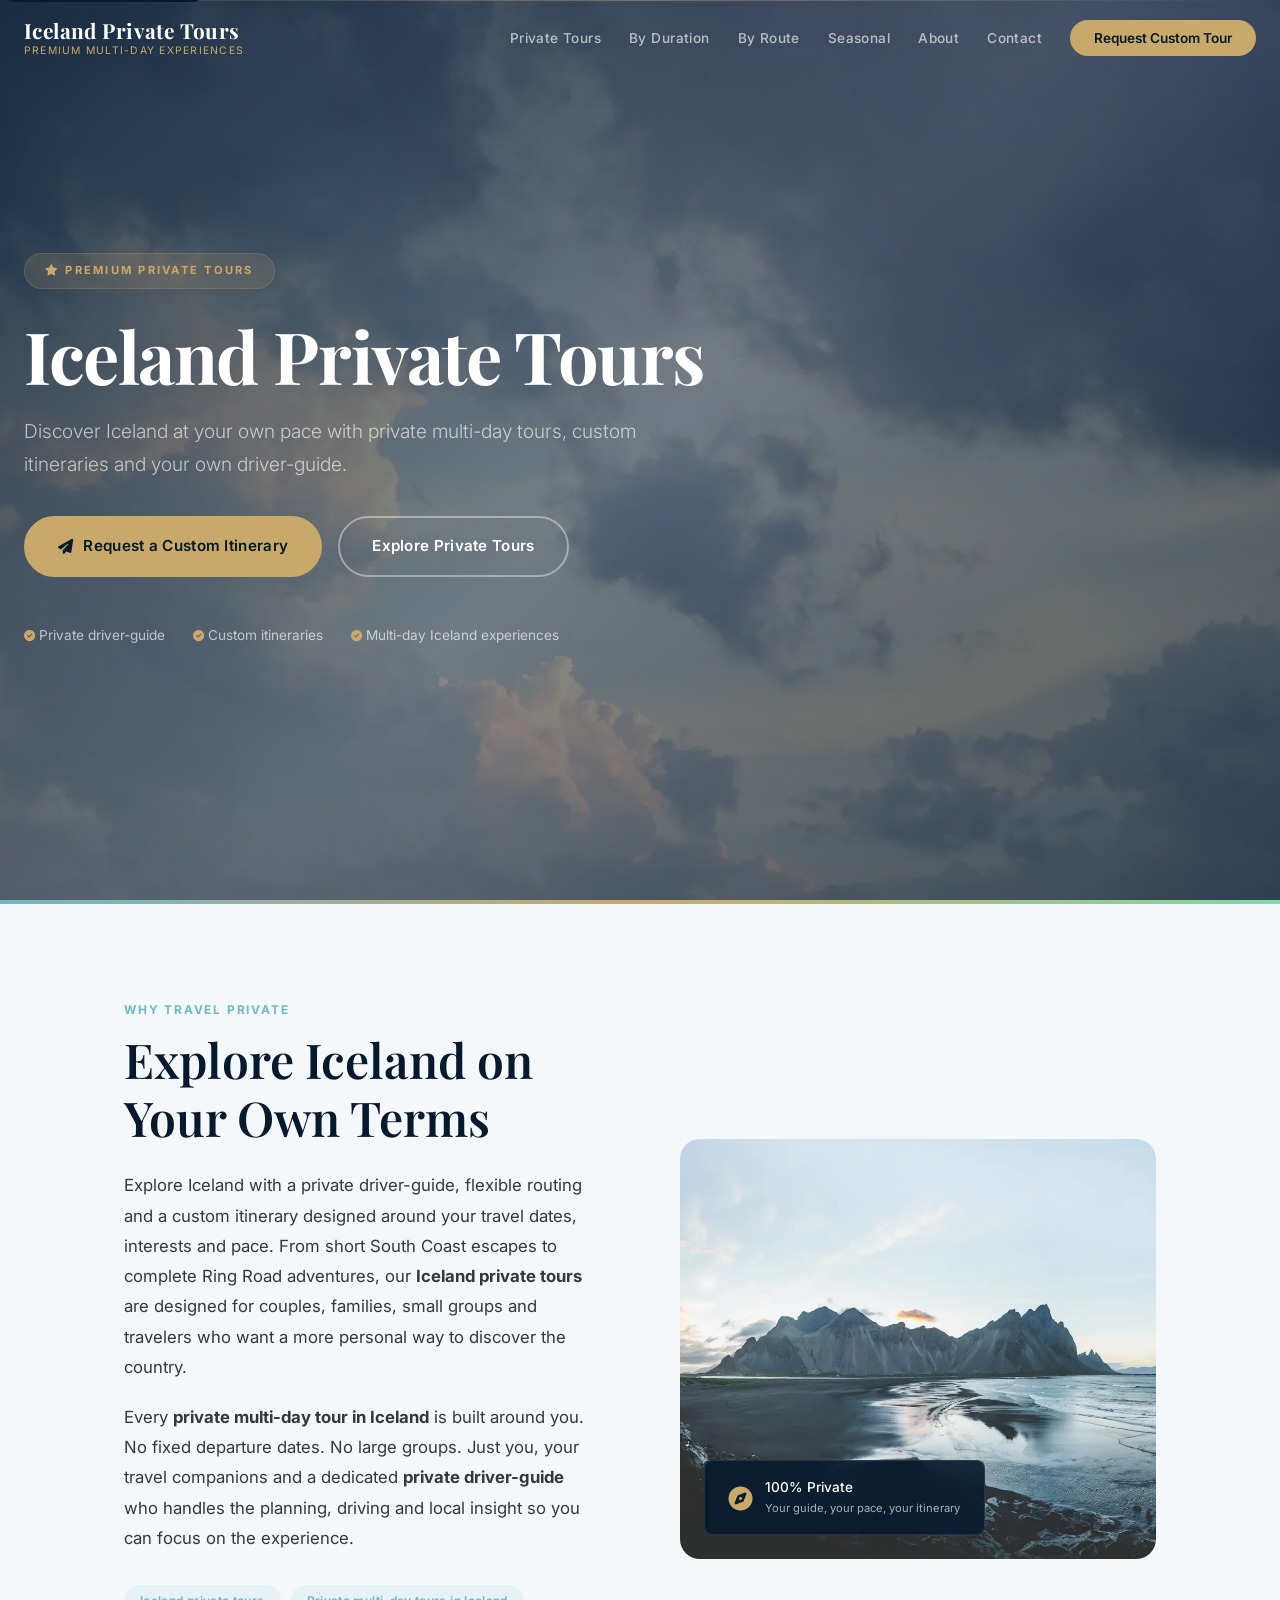
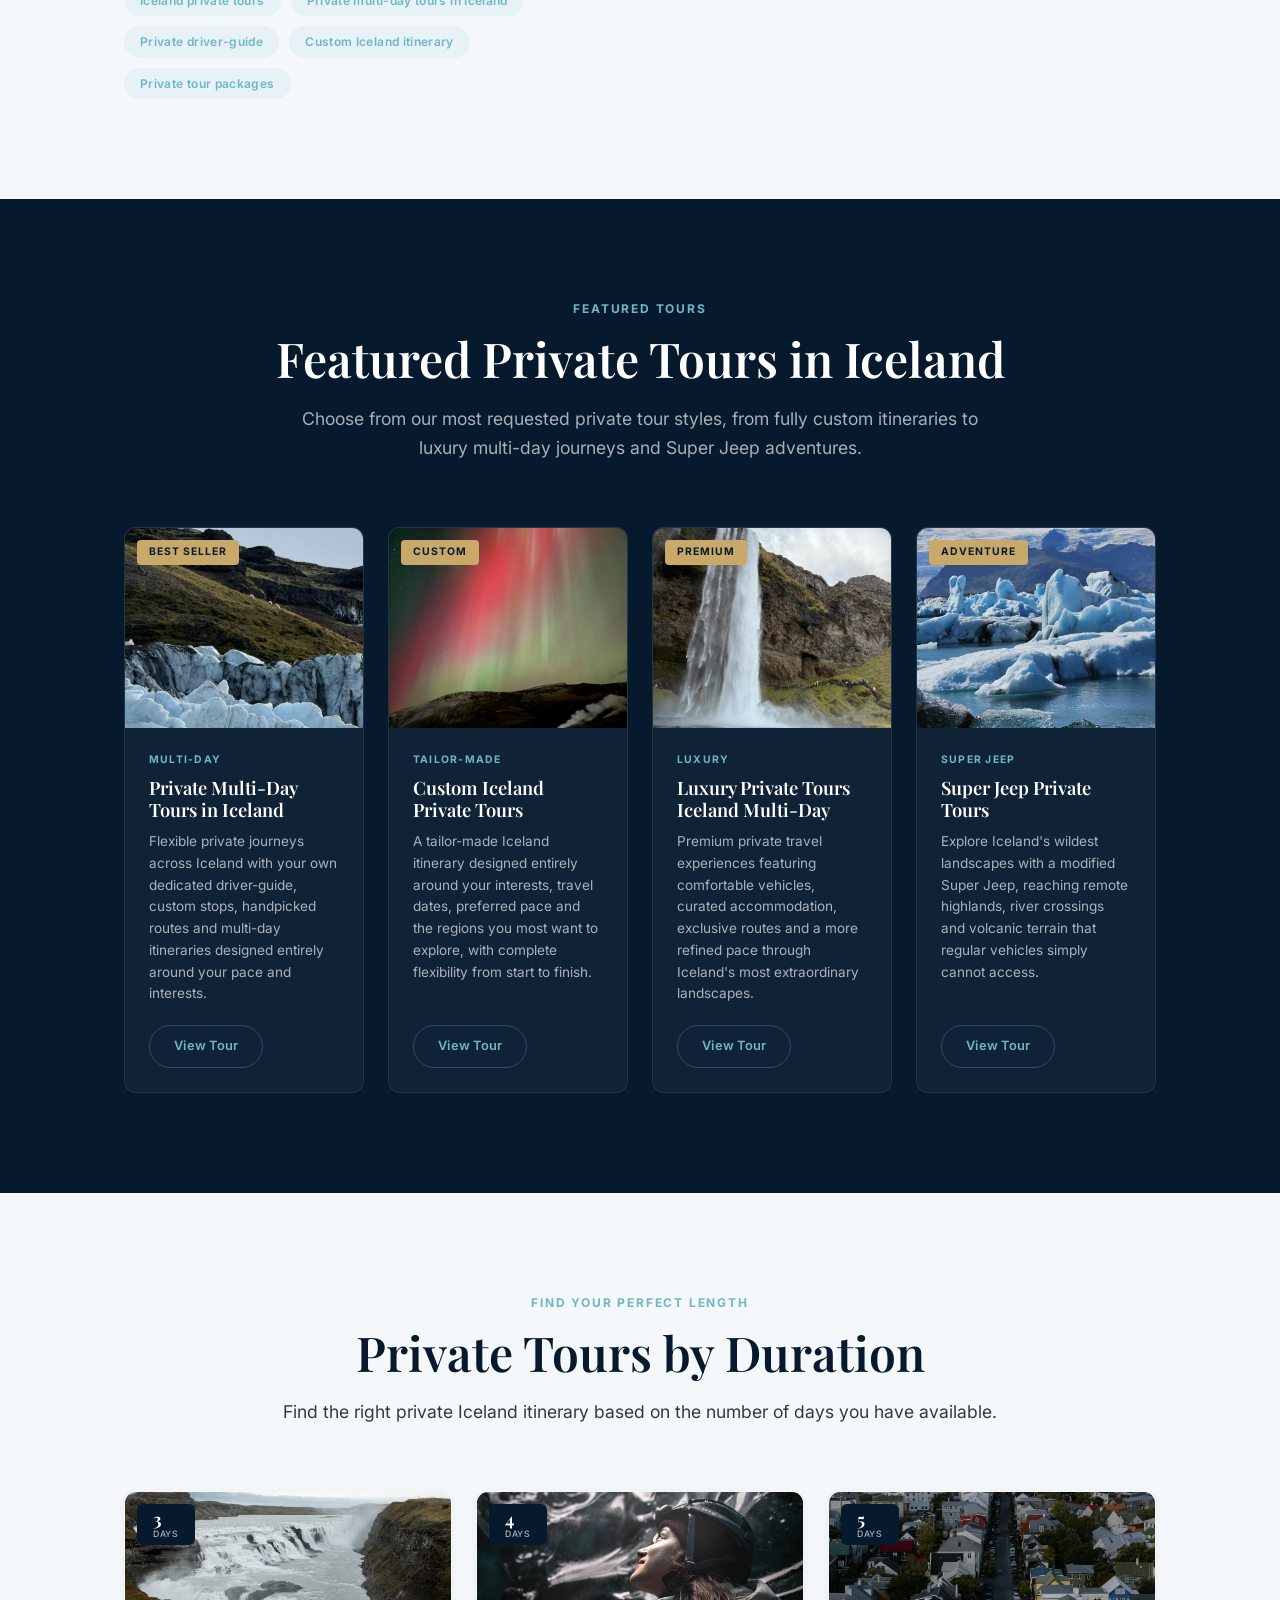
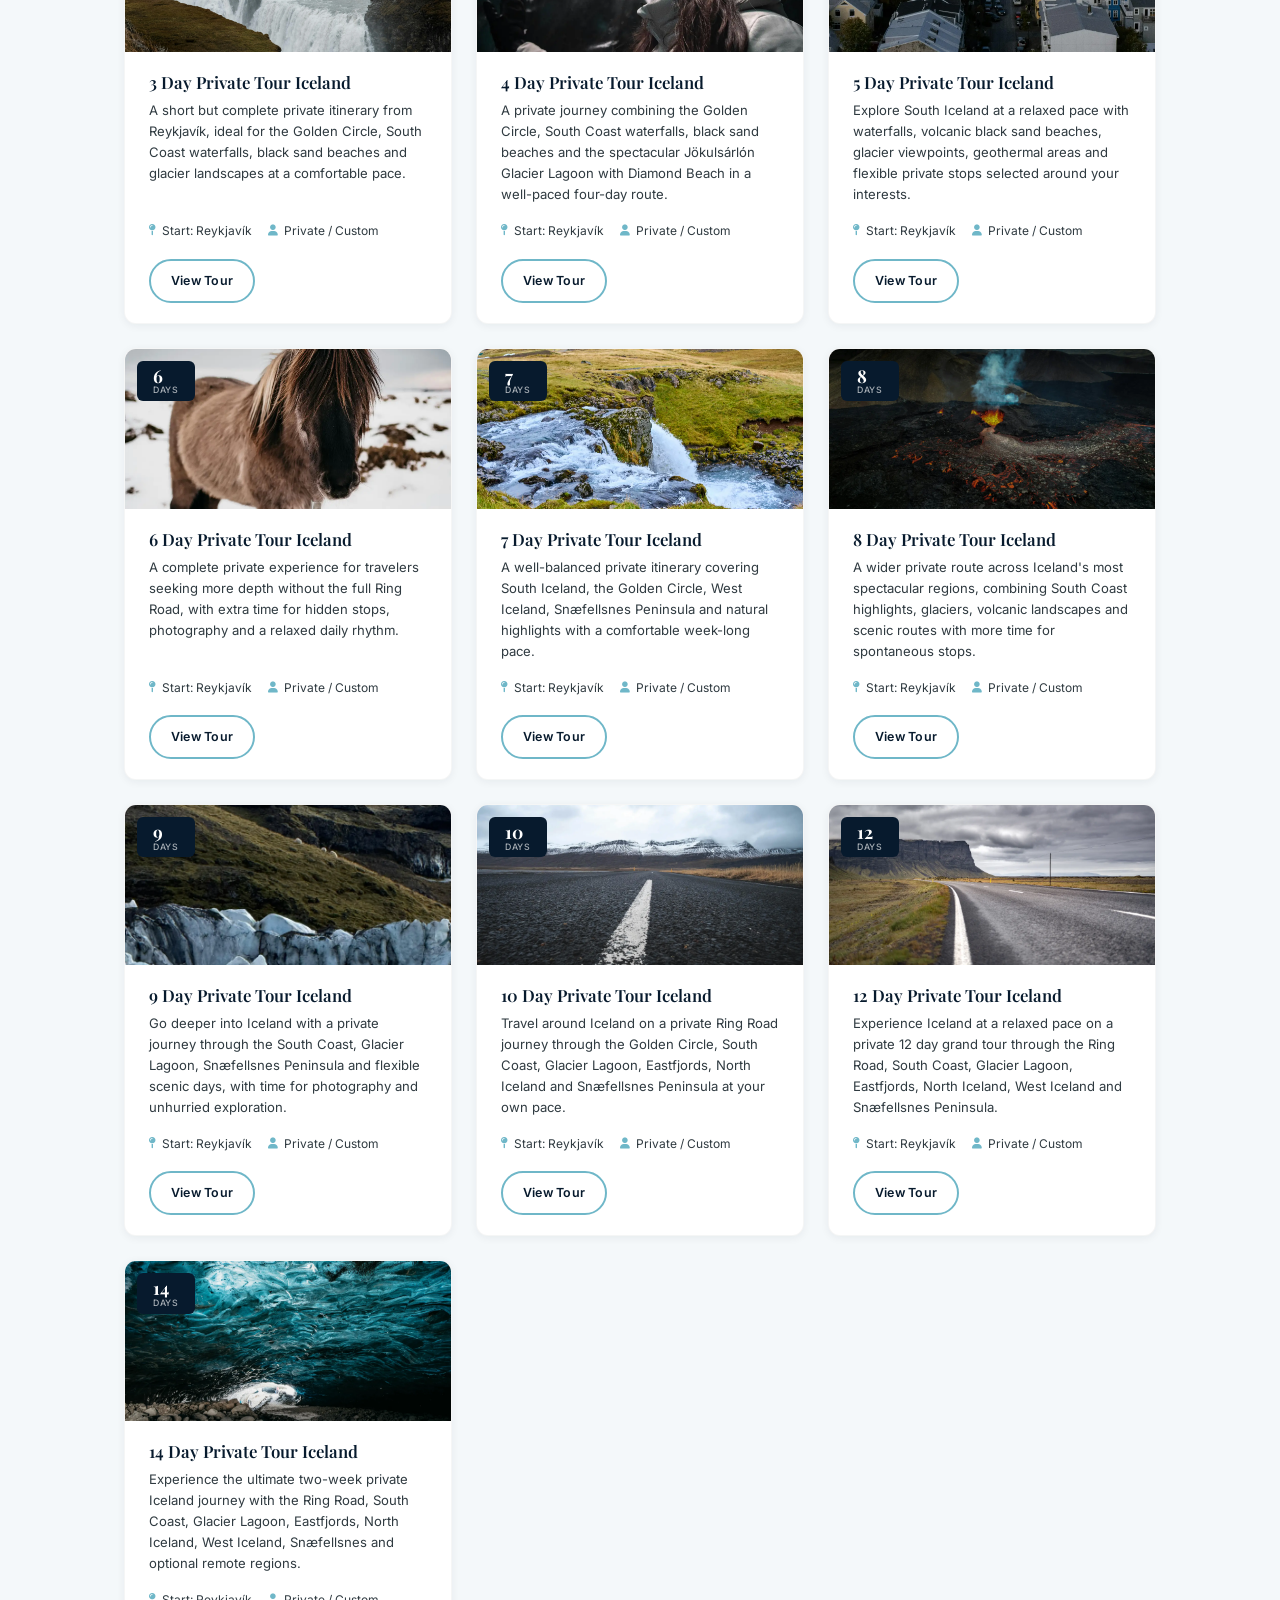
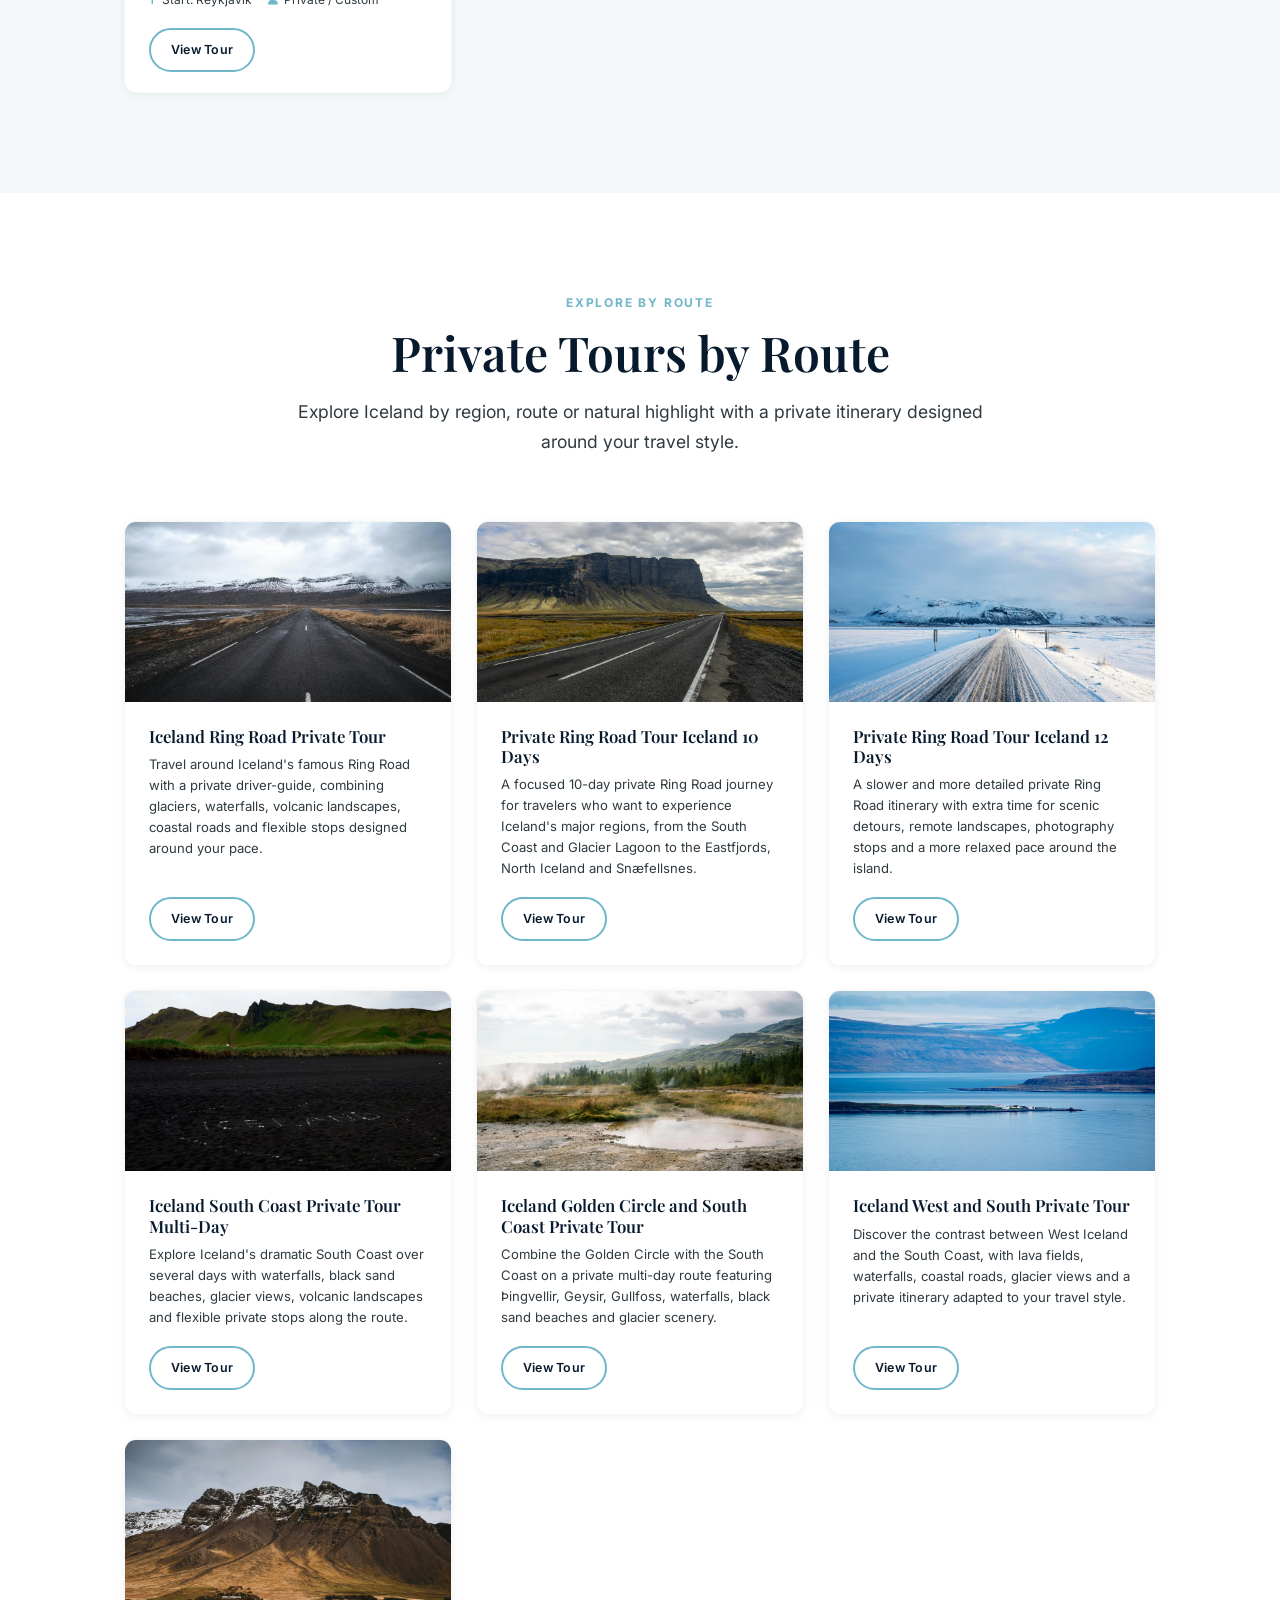
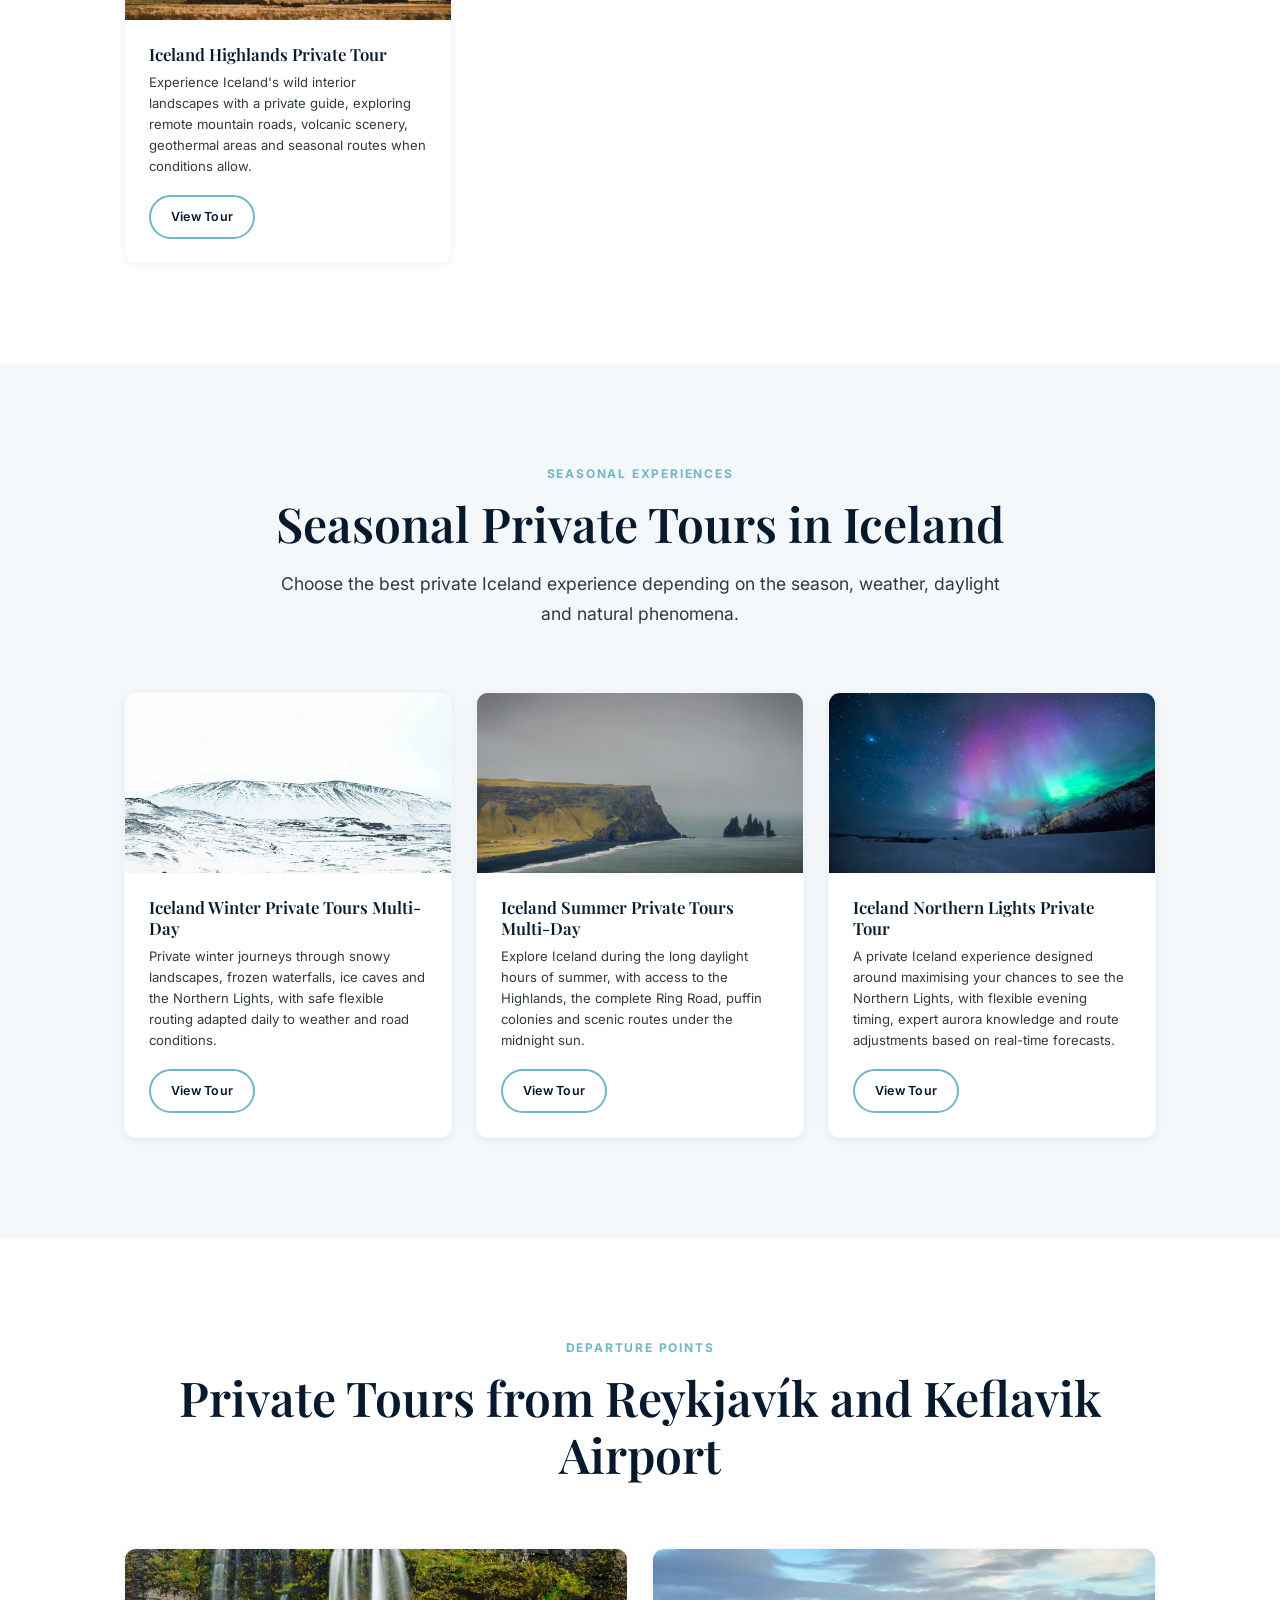
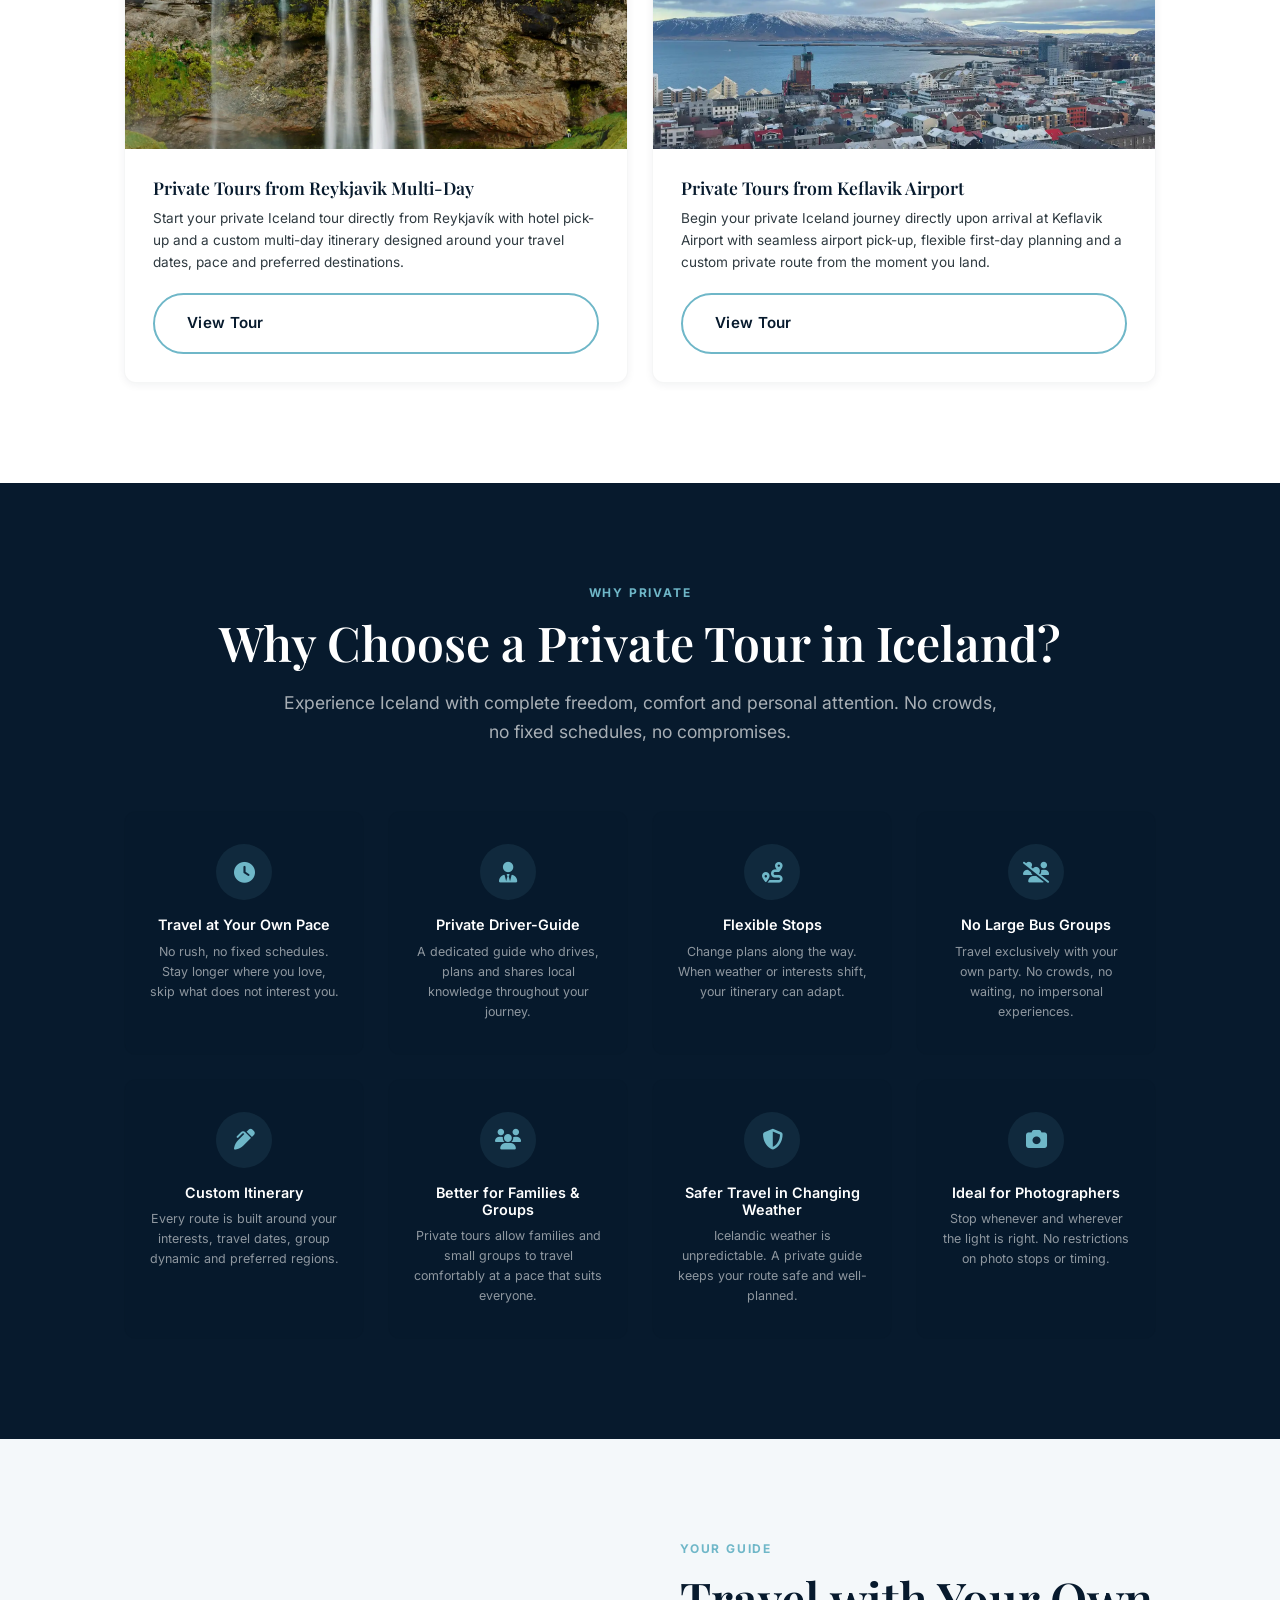
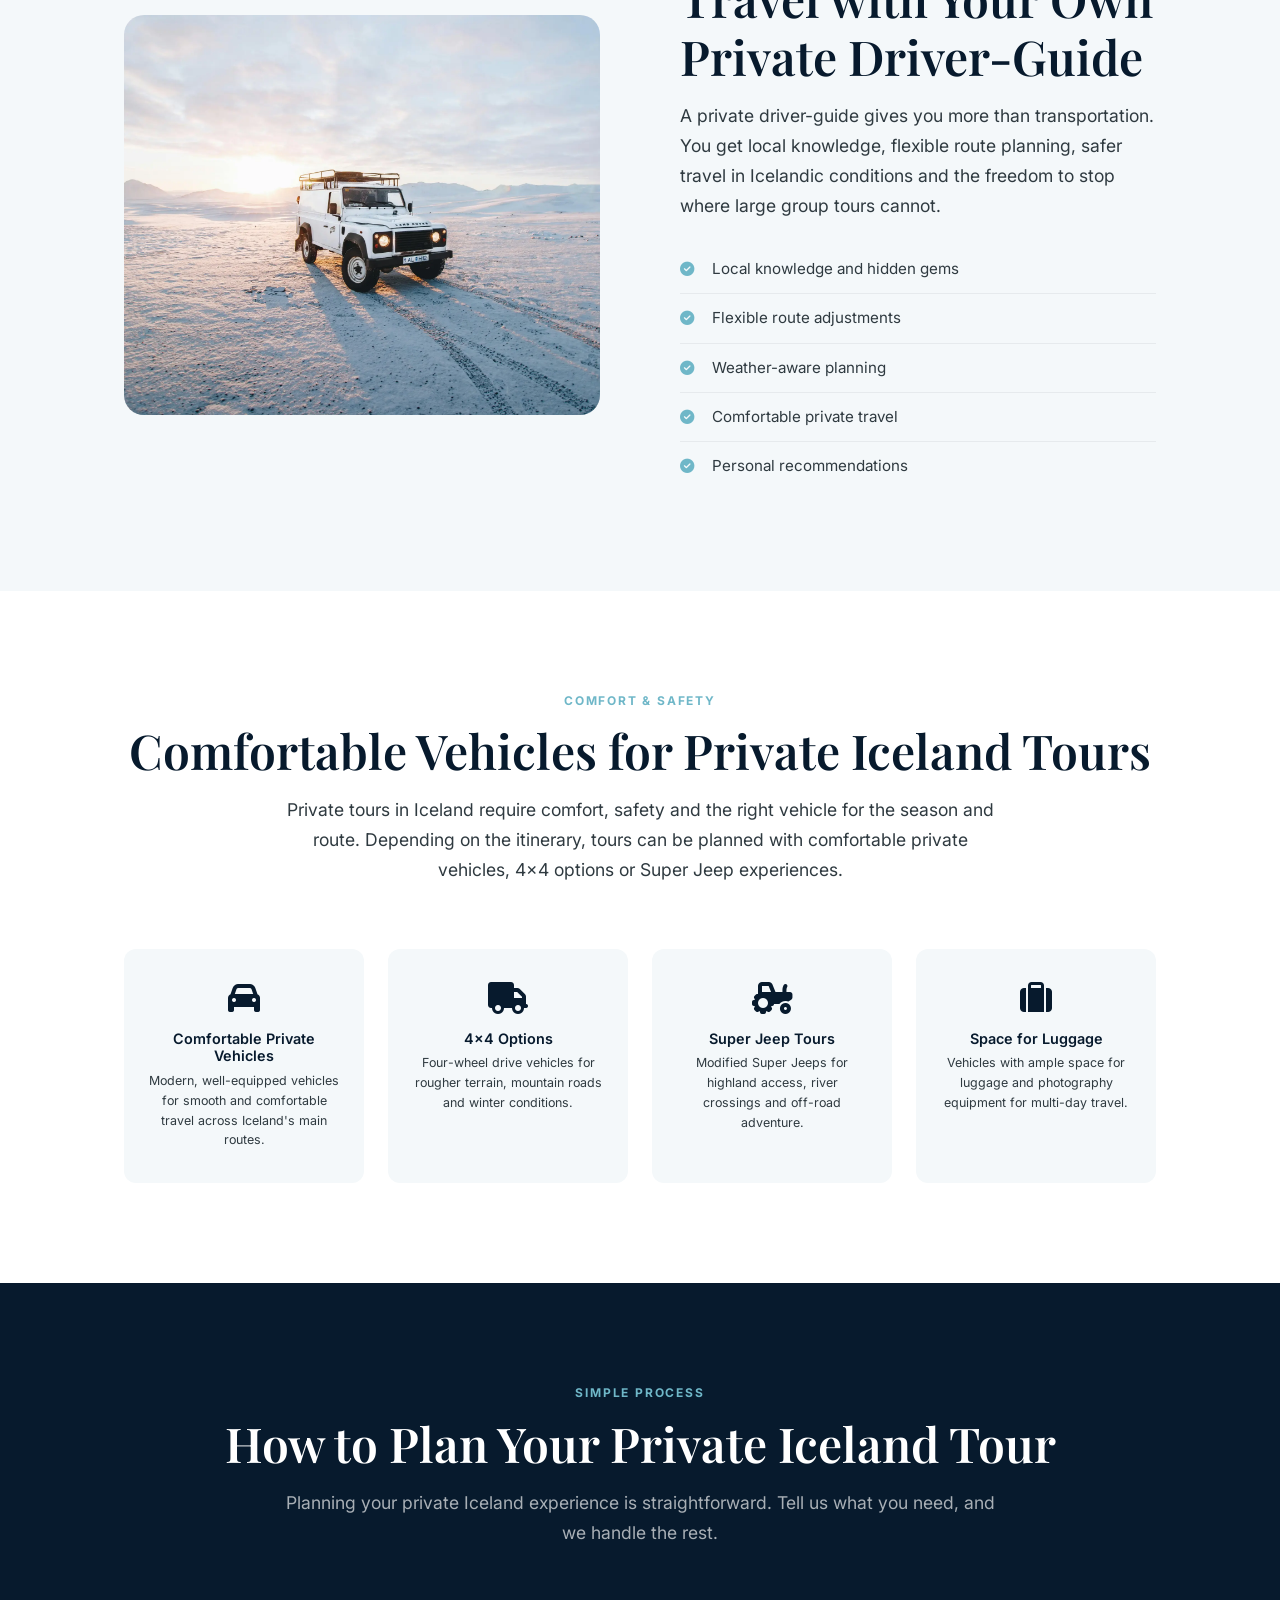
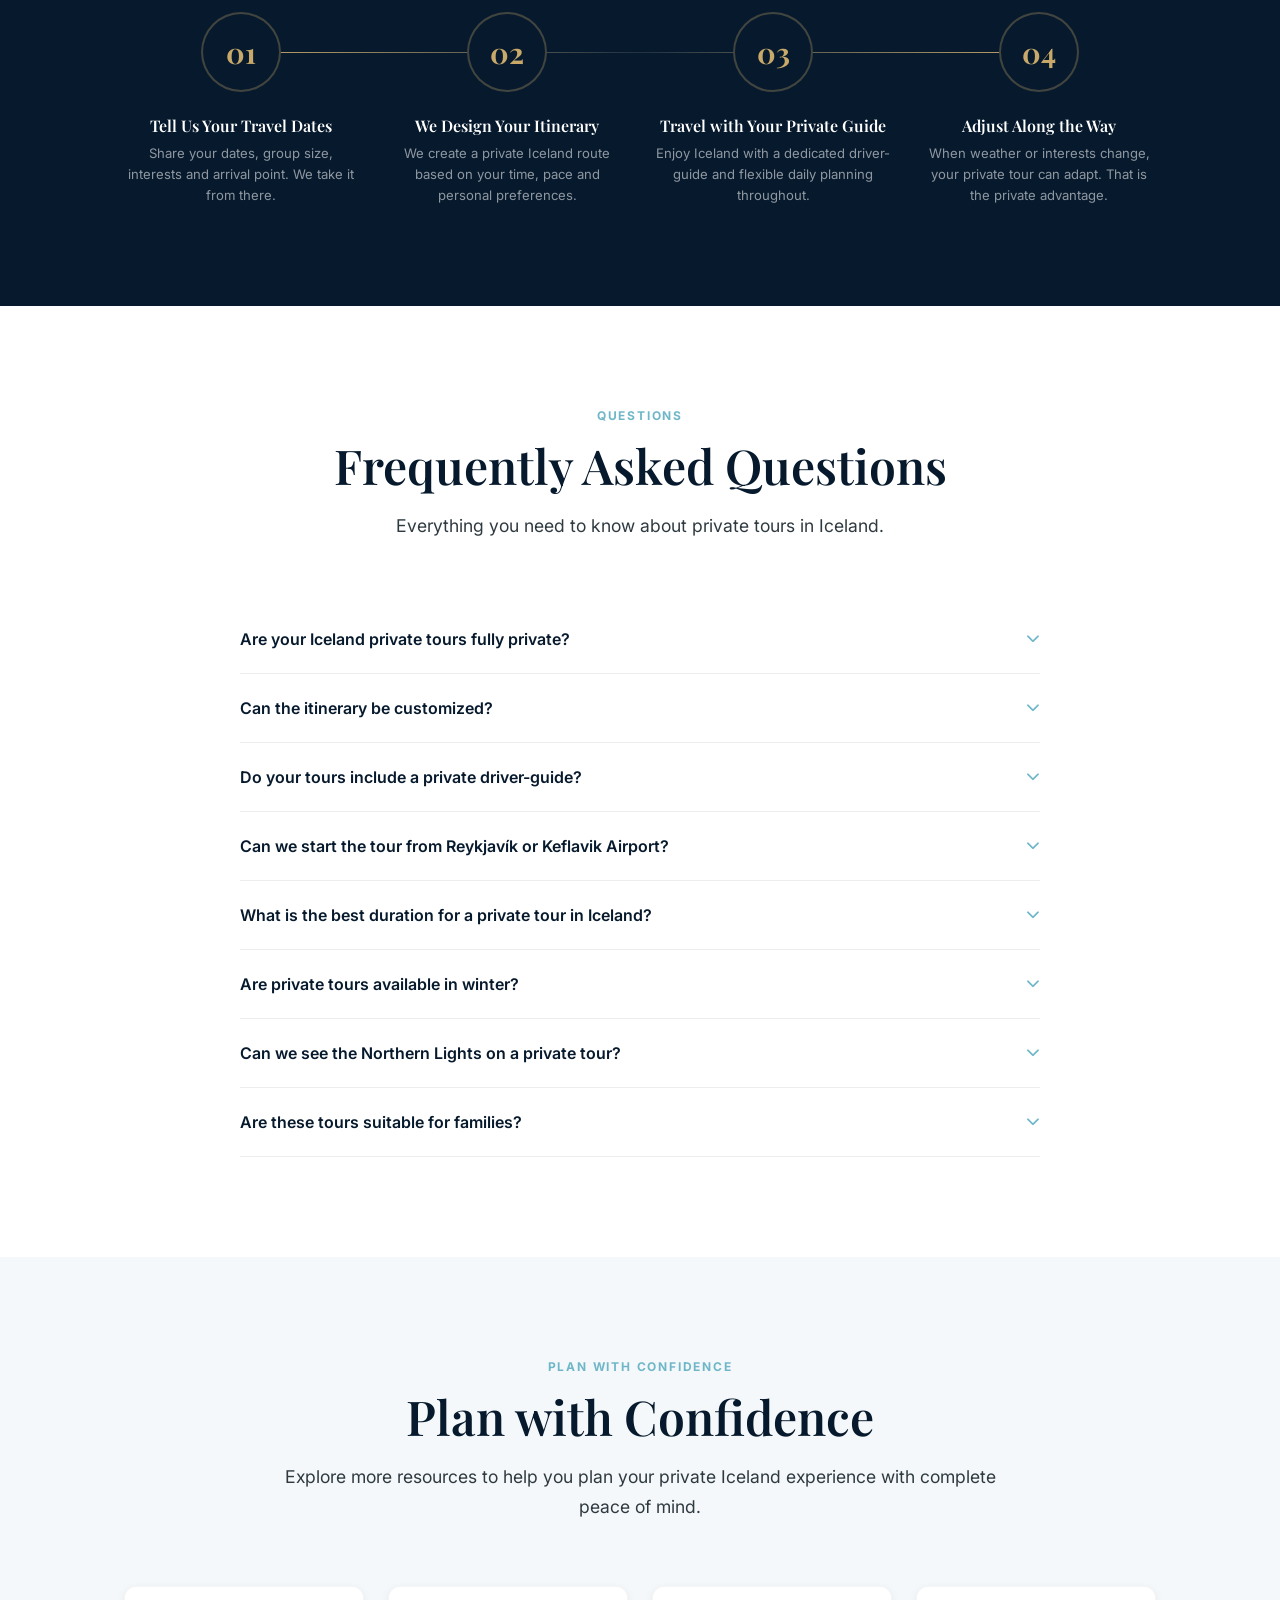
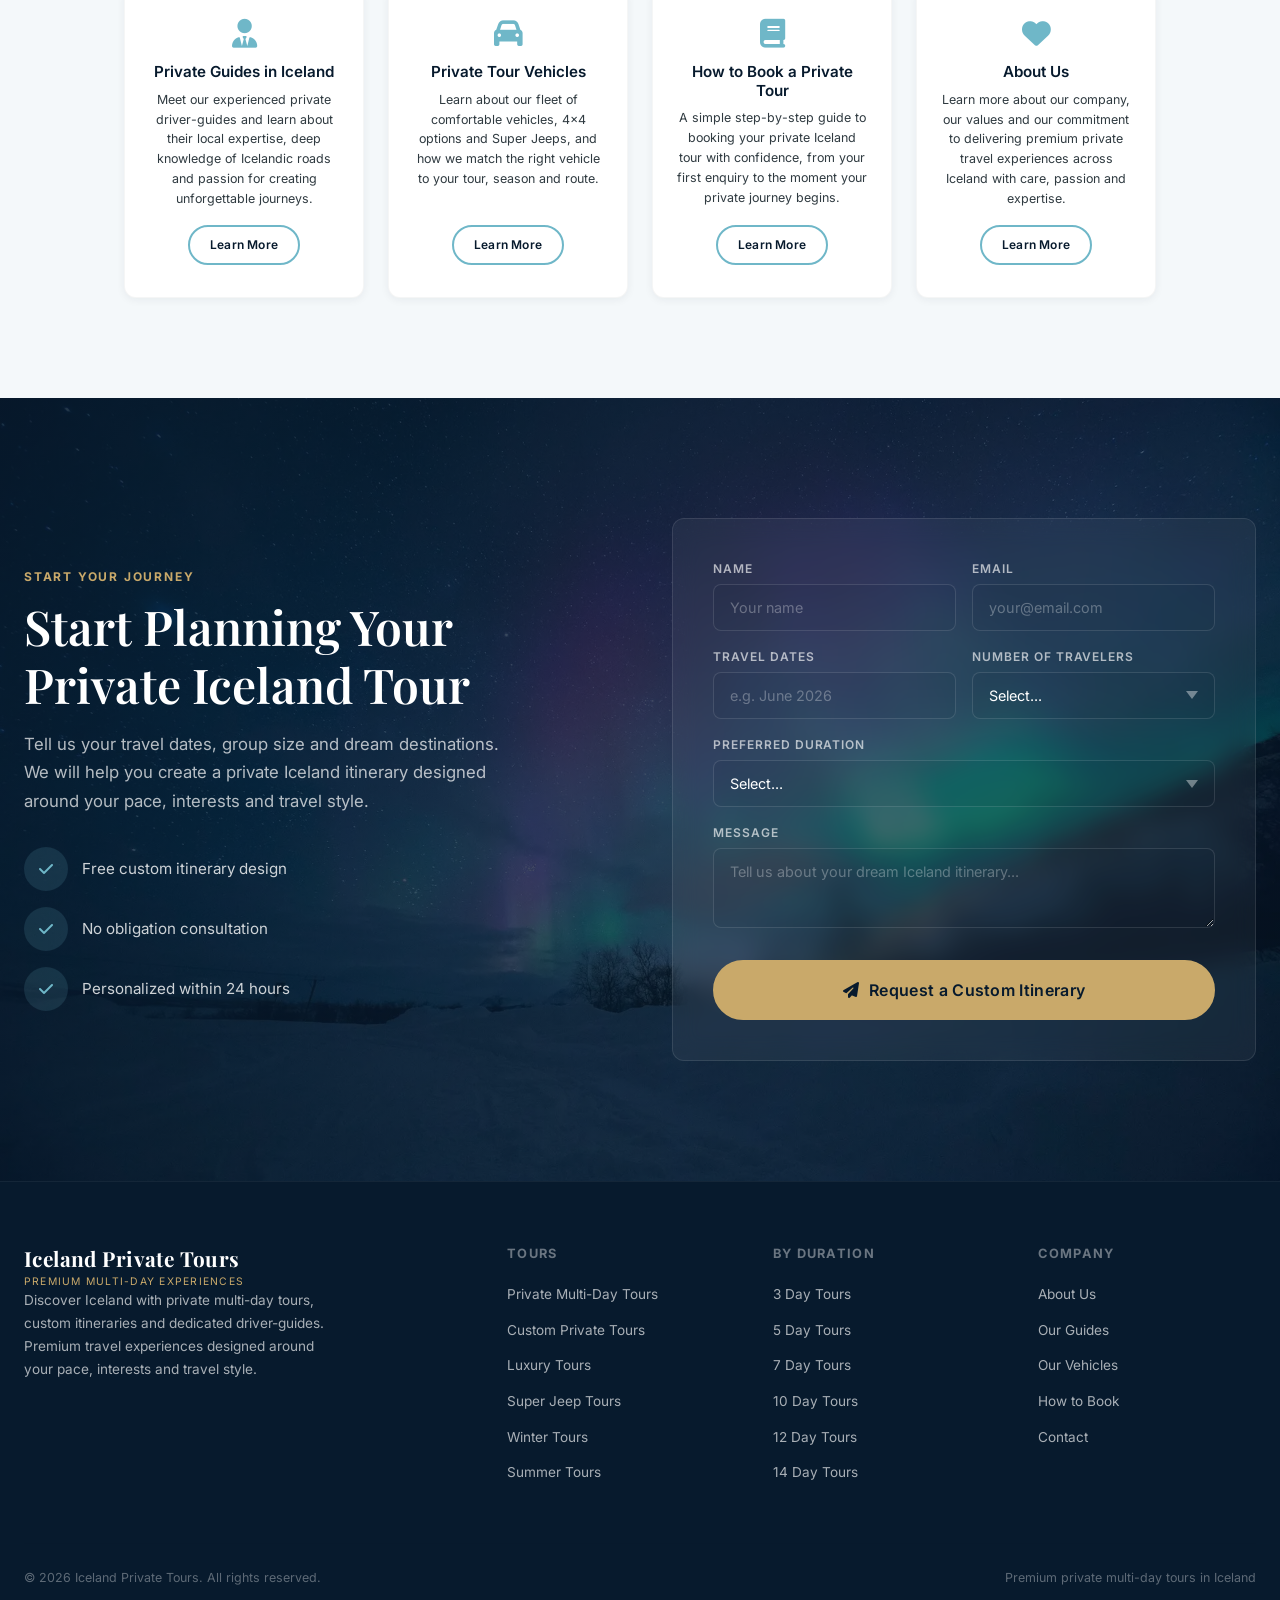
==== commit f367eae8: "fusion de archivos css, correcciones menores Changes to be committed: 	deleted:    assets/css/style-" ====
--- a/index.html
+++ b/index.html
@@ -1598,6 +1598,7 @@
                   <div class="form-group">
                     <label for="travelers">Number of Travelers</label>
                     <select id="travelers" name="travelers">
+                      <button><selectedcontent></selectedcontent></button>
                       <option value="">Select...</option>
                       <option value="1">1</option>
                       <option value="2">2</option>
--- a/assets/css/style.css
+++ b/assets/css/style.css
@@ -65,6 +65,12 @@
      ========================================================================== */
 
   --transition: all 0.3s cubic-bezier(0.4, 0, 0.2, 1);
+
+  /* ==========================================================================
+     PAGE-SPECIFIC BACKGROUND IMAGES
+     ========================================================================== */
+
+  --hero-bg-image-3-day: url('../images/3-day-golden-circle-private-tour.webp');
 }
 
 /*======================================================
@@ -114,7 +120,6 @@
   max-width: 1280px;
   margin: 0 auto;
   padding: 0 24px;
-  border: 1px solid red;
 }
 
 .section {
@@ -167,13 +172,14 @@
   color: rgba(var(--white-rgb), .65);
 }
 
-.section-white{
-    background:var(--white);
+.section-white {
+  background: var(--white);
 }
 
 .text_gold {
   color: var(--gold);
 }
+
 /* ========== BUTTONS ========== */
 
 .btn {
@@ -313,7 +319,7 @@
 .nav-link {
   font-size: 0.85rem;
   font-weight: 500;
-  color: rgba(255, 255, 255, 0.85);
+  color: rgba(var(--white-rgb), 0.65);
   letter-spacing: 0.03em;
   padding: 4px 0;
   position: relative;
@@ -433,7 +439,7 @@
 
 .hero p {
   font-size: clamp(1rem, 1.5vw, 1.2rem);
-  color: rgba(255, 255, 255, 0.85);
+  color: rgba(var(--white-rgb), 0.65);
   line-height: 1.7;
   margin-bottom: 36px;
   max-width: 640px;
@@ -452,7 +458,7 @@
   flex-wrap: wrap;
   gap: 8px 28px;
   font-size: 0.85rem;
-  color: rgba(255, 255, 255, 0.6);
+  color: rgba(var(--white-rgb), 0.65);
   font-weight: 400;
 }
 
@@ -558,7 +564,7 @@
   left: 0;
   right: 0;
   height: 50%;
-  background: linear-gradient(transparent, rgba(7, 26, 45, 0.3));
+  background: linear-gradient(transparent, rgba(var(--navy-rgb), 0.04));
   z-index: 1;
 }
 
@@ -592,7 +598,7 @@
   display: block;
   font-size: 0.7rem;
   font-weight: 400;
-  color: rgba(255, 255, 255, 0.6);
+  color: rgba(var(--white-rgb), 0.65);
   margin-top: 2px;
 }
 
@@ -696,7 +702,7 @@
 
 .tour-card p {
   font-size: 0.85rem;
-  color: rgba(255, 255, 255, 0.6);
+  color: rgba(var(--white-rgb), 0.65);
   line-height: 1.6;
   margin-bottom: 20px;
   flex: 1;
@@ -780,7 +786,7 @@
   font-weight: 500;
   text-transform: uppercase;
   letter-spacing: 0.08em;
-  color: rgba(255, 255, 255, 0.6);
+  color: rgba(var(--white-rgb), 0.65);
   margin-top: 2px;
 }
 
@@ -1052,8 +1058,8 @@
 }
 
 .benefit-card {
-  background: rgba(255, 255, 255, 0.04);
-  border: 1px solid rgba(255, 255, 255, 0.06);
+  background: rgba(var(--navy-rgb), 0.04);
+  border: 1px solid rgba(var(--navy-rgb), 0.06);
   border-radius: var(--radius-md);
   padding: 32px 24px;
   text-align: center;
@@ -1254,7 +1260,7 @@
   width: 80px;
   height: 80px;
   margin: 0 auto 24px;
-  background: rgba(255, 255, 255, 0.06);
+  background: rgba(var(--navy-rgb), 0.06);
   border: 2px solid rgba(201, 169, 106, 0.3);
   border-radius: 50%;
   display: flex;
@@ -1480,7 +1486,7 @@
   display: block;
   font-size: 0.75rem;
   font-weight: 600;
-  color: rgba(255, 255, 255, 0.6);
+  color: rgba(var(--white-rgb), 0.65);
   text-transform: uppercase;
   letter-spacing: 0.08em;
   margin-bottom: 6px;
@@ -1491,7 +1497,7 @@
 .form-group textarea {
   width: 100%;
   padding: 14px 16px;
-  background: rgba(255, 255, 255, 0.06);
+  background: rgba(var(--navy-rgb), 0.06);
   border: 1px solid rgba(255, 255, 255, 0.12);
   border-radius: var(--radius-sm);
   color: var(--white);
@@ -1510,7 +1516,7 @@
 .form-group select:focus,
 .form-group textarea:focus {
   border-color: var(--gold);
-  background: rgba(255, 255, 255, 0.1);
+  background: rgba(var(--navy-rgb), 0.06);
 }
 
 .form-group select {
@@ -1519,11 +1525,12 @@
   background-repeat: no-repeat;
   background-position: right 16px center;
   cursor: pointer;
+  transition: var(--transition);
 }
 
 .form-group select option {
-  color: var(--navy);
-  background: var(--white);
+  background-color: rgba(var(--navy-rgb), 0.8);
+  color: var(--ice);
 }
 
 .form-group textarea {
@@ -1560,7 +1567,7 @@
 
 .footer-brand p {
   font-size: 0.85rem;
-  color: rgba(255, 255, 255, 0.5);
+  color: rgba(var(--white-rgb), 0.65);
   line-height: 1.7;
   max-width: 320px;
 }
@@ -1585,7 +1592,7 @@
 
 .footer-links a {
   font-size: 0.85rem;
-  color: rgba(255, 255, 255, 0.6);
+  color: rgba(var(--white-rgb), 0.65);
   transition: var(--transition);
 }
 
@@ -1595,7 +1602,7 @@
 }
 
 .footer-bottom {
-  border-top: 1px solid rgba(255, 255, 255, 0.06);
+  border-top: 1px solid rgba(var(--navy-rgb), 0.06);
   padding-top: 24px;
   display: flex;
   justify-content: space-between;
@@ -1704,7 +1711,7 @@
     background: var(--navy);
     padding: 24px;
     gap: 16px;
-    border-top: 1px solid rgba(255, 255, 255, 0.06);
+    border-top: 1px solid rgba(var(--navy-rgb), 0.06);
     box-shadow: 0 16px 48px rgba(0, 0, 0, 0.3);
   }
 
@@ -1912,4 +1919,525 @@
 .seasonal-grid>li>article,
 .location-grid>li>article {
   height: 100%;
-}+}
+/*======================================================
+  3-DAY TOUR PAGE (merged from style-day.css)
+======================================================*/
+
+    /* ================= HERO BACKGROUND (dynamic image) ================= */
+    .hero-bg-image {
+        background: var(--hero-bg-image-3-day)  ;
+    }
+
+    /* ================= INTRO / SEO OVERVIEW ================= */
+    .intro-section {
+        background-color: var(--stone);
+        padding: 90px 5%;
+        color: var(--ice);
+    }
+
+    .intro-container {
+        max-width: 900px;
+        margin: 0 auto;
+        text-align: center;
+    }
+
+    .intro-badge-wrap {
+        margin-bottom: 20px;
+    }
+
+    .day-intro-badge {
+        border: 1px solid var(--glacier);
+        color: var(--glacier);
+        padding: 5px 15px;
+        font-family: 'Courier New', Courier, monospace;
+        font-size: 0.9rem;
+        text-transform: uppercase;
+    }
+
+    .intro-title {
+        font-size: 3rem;
+        margin-bottom: 24px;
+        font-weight: 800;
+        text-transform: uppercase;
+        color: var(--white);
+    }
+
+    .day-intro-text {
+        font-size: 1.2rem;
+        line-height: 1.8;
+        opacity: 0.9;
+        max-width: 700px;
+        margin: 0 auto;
+    }
+
+    .cinematic-wrapper {
+        background-color: var(--navy);
+        position: relative;
+    }
+
+    .scroll-day {
+        position: relative;
+        height: 150vh; 
+    }
+
+    .scroll-bg {
+        position: sticky;
+        top: 80px; 
+        height: calc(100vh - 80px);
+        width: 100%;
+        overflow: hidden;
+        z-index: 1;
+    }
+
+    .scroll-bg::after {
+        content: '';
+        position: absolute;
+        inset: 0;
+        background: linear-gradient(to right, rgba(7, 26, 45, 0.95) 0%, rgba(7, 26, 45, 0.4) 50%, rgba(7, 26, 45, 0.1) 100%);
+    }
+
+    .scroll-bg img {
+        width: 100%;
+        height: 100%;
+        object-fit: cover;
+        transform: scale(1.05); 
+    }
+
+    .tactical-separator {
+        position: relative;
+        height: 35vh;
+        background-color: var(--navy);
+        z-index: 10;
+        display: flex;
+        flex-direction: column;
+        align-items: center;
+        justify-content: center;
+        gap: 15px;
+        /*box-shadow: 0 -20px 50px rgba(7,26,45,1), 0 20px 50px rgba(7,26,45,1);*/ /*dejo este elemento comentado por si se quiere volver al estado anterior, sin embargo dependiendo del navegador puede haber una sombra a los laterales no deseada*/
+    }
+
+    .tactical-separator::before,
+    .tactical-separator::after {
+        content: "";
+        position: absolute;
+        left: 0;
+        width: 100%;
+        height: 50px; /* Ajusta el tamaño del degradado */
+        pointer-events: none;
+    }
+
+    .tactical-separator::before {
+        top: -50px;
+        background: linear-gradient(
+            to bottom,
+            transparent,
+            var(--navy)
+        );
+    }
+
+    .tactical-separator::after {
+        bottom: -50px;
+        background: linear-gradient(
+            to top,
+            transparent,
+            var(--navy)
+        );
+    }
+    .separator-line {
+        width: 1px;
+        height: 50px;
+        background-color: var(--glacier);
+        opacity: 0.4;
+    }
+
+    .separator-text {
+        font-family: 'Courier New', Courier, monospace;
+        color: var(--glacier);
+        letter-spacing: 4px;
+        font-size: 0.75rem;
+        text-transform: uppercase;
+        opacity: 0.8;
+    }
+
+    .scroll-content {
+        position: absolute;
+        top: 15%;
+        left: 5%;
+        width: 90%;
+        max-width: 600px;
+        z-index: 2;
+        background: rgba(7, 26, 45, 0.7);
+        backdrop-filter: blur(15px);
+        -webkit-backdrop-filter: blur(15px);
+        border: 1px solid rgba(111, 183, 200, 0.3);
+        border-radius: 4px;
+        padding: 40px;
+        box-shadow: 0 30px 60px rgba(0, 0, 0, 0.6);
+        color: #ffffff;
+    }
+
+    .scroll-content::before, .scroll-content::after {
+        content: '';
+        position: absolute;
+        width: 20px;
+        height: 20px;
+        border: 2px solid var(--gold);
+    }
+    .scroll-content::before { top: 15px; left: 15px; border-right: none; border-bottom: none; }
+    .scroll-content::after { bottom: 15px; right: 15px; border-left: none; border-top: none; }
+
+    .scroll-badge {
+        background: transparent;
+        color: var(--gold);
+        border: 1px solid var(--gold);
+        padding: 4px 12px;
+        font-family: 'Courier New', Courier, monospace;
+        font-weight: 800;
+        font-size: 0.9rem;
+        text-transform: uppercase;
+        letter-spacing: 2px;
+        display: inline-block;
+        margin-bottom: 15px;
+    }
+
+    .scroll-title {
+        font-size: 2.6rem;
+        margin-bottom: 15px;
+        line-height: 1.1;
+        color: var(--ice);
+        font-weight: 800;
+        text-transform: uppercase;
+        letter-spacing: -1px;
+    }
+
+    .scroll-text {
+        font-size: 1.05rem;
+        line-height: 1.7;
+        color: rgba(244, 248, 250, 0.85);
+        margin-bottom: 25px;
+    }
+
+    .tactical-stats {
+        display: grid;
+        grid-template-columns: repeat(2, 1fr);
+        gap: 15px 20px;
+        border-top: 1px solid rgba(255,255,255,0.1);
+        padding-top: 25px;
+    }
+
+    .t-stat { display: flex; flex-direction: column; }
+    .t-label { font-size: 0.65rem; text-transform: uppercase; color: var(--glacier); letter-spacing: 1.5px; margin-bottom: 5px; }
+    .t-value { font-family: 'Courier New', Courier, monospace; font-size: 1rem; font-weight: bold; color: var(--white); }
+    .t-value--caution { color: #f1c40f; }
+    .t-value--warning { color: #e74c3c; }
+    .t-stat--coord { grid-column: span 2; }
+    .t-coord { font-family: 'Courier New', Courier, monospace; color: rgba(255,255,255,0.4); font-size: 0.8rem; text-align: right; margin-top: 15px; border-top: 1px dashed rgba(255,255,255,0.1); padding-top: 15px; }
+
+    /* ================= LIVE DASHBOARD ================= */
+    .live-dashboard {
+        position: fixed;
+        bottom: 30px;
+        right: 30px;
+        background: rgba(7, 26, 45, 0.85);
+        backdrop-filter: blur(15px);
+        border: 1px solid rgba(255,255,255,0.15);
+        border-radius: 12px;
+        padding: 20px 25px;
+        display: flex;
+        align-items: center;
+        gap: 25px;
+        z-index: 100;
+        box-shadow: 0 15px 40px rgba(0,0,0,0.5);
+        opacity: 0;
+        transform: translateY(20px);
+        transition: all 0.5s ease;
+        pointer-events: none;
+    }
+
+    .live-dashboard.visible {
+        opacity: 1;
+        transform: translateY(0);
+    }
+
+    .classic-compass {
+        width: 60px;
+        height: 60px;
+        border-radius: 50%;
+        border: 3px solid var(--gold);
+        background: #111;
+        position: relative;
+        display: flex;
+        align-items: center;
+        justify-content: center;
+        box-shadow: inset 0 0 10px rgba(0,0,0,0.8);
+    }
+
+    .compass-marks {
+        position: absolute;
+        inset: 4px;
+        border-radius: 50%;
+        border: 1px dashed rgba(255,255,255,0.3);
+    }
+
+    .compass-n { position: absolute; top: 2px; left: 50%; transform: translateX(-50%); color: var(--gold); font-size: 0.6rem; font-weight: bold; }
+    
+    .compass-needle {
+        position: absolute;
+        width: 4px;
+        height: 80%;
+        background: linear-gradient(to bottom, #ff4757 50%, #ffffff 50%);
+        border-radius: 2px;
+        transform-origin: center center;
+        transform: rotate(0deg);
+        transition: transform 1.5s cubic-bezier(0.4, 0, 0.2, 1);
+    }
+
+    .dash-info {
+        display: flex;
+        flex-direction: column;
+        gap: 6px;
+    }
+
+    .dash-item {
+        display: flex;
+        justify-content: space-between;
+        gap: 20px;
+        font-family: 'Courier New', Courier, monospace;
+        font-size: 0.85rem;
+    }
+
+    .dash-lbl { color: var(--glacier); opacity: 0.8; text-transform: uppercase; }
+    .dash-val { color: var(--white); font-weight: bold; }
+
+    .altimeter-container {
+        display: flex;
+        align-items: center;
+        gap: 10px;
+        height: 60px;
+        padding-left: 15px;
+        border-left: 1px solid rgba(255,255,255,0.1);
+    }
+
+    .altimeter-bar {
+        width: 8px;
+        height: 100%;
+        background: rgba(255,255,255,0.1);
+        border-radius: 4px;
+        position: relative;
+        overflow: hidden;
+    }
+
+    .altimeter-fill {
+        position: absolute;
+        bottom: 0;
+        left: 0;
+        width: 100%;
+        background: var(--glacier);
+        height: 0%;
+        transition: height 1.5s cubic-bezier(0.4, 0, 0.2, 1);
+    }
+
+    .alt-labels {
+        display: flex;
+        flex-direction: column;
+        justify-content: space-between;
+        height: 100%;
+        font-family: 'Courier New', Courier, monospace;
+        font-size: 0.65rem;
+        color: var(--white);
+        opacity: 0.6;
+    }
+
+    /* ================= LOGISTICS & PRICING ================= */
+    .logistics-section {
+        background-color: var(--navy);
+        padding: 90px 5%;
+        border-top: 1px solid rgba(255,255,255,0.05);
+    }
+
+    .logistics-container {
+        max-width: 1100px;
+        margin: 0 auto;
+    }
+
+    .logistics-grid {
+        display: grid;
+        grid-template-columns: 1.2fr 1fr;
+        gap: 60px;
+        align-items: start;
+    }
+
+    .logistics-col-map {
+        display: flex;
+        flex-direction: column;
+    }
+
+    .card-heading {
+        color: var(--white);
+        font-size: 1.8rem;
+        margin-bottom: 25px;
+        font-weight: 800;
+        text-transform: uppercase;
+    }
+
+    .map-frame {
+        margin: 0;
+        border-radius: 4px;
+        overflow: hidden;
+        border: 1px solid var(--stone);
+        height: 100%;
+        min-height: 450px;
+        position: relative;
+    }
+
+    .map-frame-overlay {
+        position: absolute;
+        inset: 0;
+        pointer-events: none;
+        background: rgba(7, 26, 45, 0.1);
+        box-shadow: inset 0 0 40px rgba(7,26,45,0.8);
+        z-index: 2;
+    }
+
+    .map-frame iframe {
+        border: 0;
+        position: absolute;
+        inset: 0;
+        z-index: 1;
+    }
+
+    .pricing-card {
+        background: rgba(244, 248, 250, 0.03);
+        padding: 45px;
+        border: 1px solid rgba(111, 183, 200, 0.2);
+        border-radius: 4px;
+        box-shadow: 0 20px 40px rgba(0,0,0,0.2);
+    }
+
+    .price-display {
+        font-size: 3rem;
+        color: var(--gold);
+        font-weight: 800;
+        margin-bottom: 35px;
+        font-family: 'Courier New', Courier, monospace;
+        line-height: 1;
+    }
+
+    .price-unit {
+        display: block;
+        font-size: 0.9rem;
+        color: rgba(255,255,255,0.5);
+        font-weight: normal;
+        font-family: 'Inter', sans-serif;
+        text-transform: uppercase;
+        letter-spacing: 1px;
+        margin-top: 10px;
+    }
+
+    .equipment-heading {
+        color: var(--glacier);
+        font-size: 0.85rem;
+        text-transform: uppercase;
+        letter-spacing: 1.5px;
+        margin-bottom: 20px;
+    }
+
+    .equipment-list {
+        list-style: none;
+        padding: 0;
+        color: rgba(255,255,255,0.85);
+        font-size: 1rem;
+    }
+
+    .equipment-item {
+        margin-bottom: 15px;
+        display: flex;
+        align-items: flex-start;
+        gap: 15px;
+    }
+
+    .equipment-icon {
+        color: var(--gold);
+        margin-top: 4px;
+    }
+
+    .equipment-detail {
+        font-size: 0.85rem;
+        opacity: 0.7;
+    }
+
+    /* ================= SECONDARY / PREMIUM CTA ================= */
+    .cta-secondary-section {
+        background-color: var(--navy);
+        padding: 60px 5% 100px;
+        text-align: center;
+    }
+
+    .cta-secondary-container {
+        max-width: 800px;
+        margin: 0 auto;
+    }
+
+    .cta-secondary-title {
+        color: var(--white);
+        font-size: 2.5rem;
+        margin-bottom: 20px;
+        font-weight: 800;
+        text-transform: uppercase;
+    }
+
+    .cta-secondary-text {
+        color: rgba(244, 248, 250, 0.7);
+        font-size: 1.15rem;
+        margin-bottom: 40px;
+    }
+
+    .cta-secondary-btn {
+        background-color: var(--gold);
+        color: var(--navy);
+        border: none;
+        padding: 18px 45px;
+        font-size: 1.1rem;
+        font-weight: 800;
+        border-radius: 4px;
+        cursor: pointer;
+        text-transform: uppercase;
+        letter-spacing: 1px;
+        box-shadow: 0 4px 15px rgba(201, 169, 106, 0.2);
+        transition: all 0.3s ease;
+    }
+
+    /* ================= FINAL CTA VARIANTS ================= */
+    .final-cta-content--single {
+        grid-template-columns: 1fr;
+    }
+
+    .final-cta-text--centered {
+        text-align: center;
+        max-width: 640px;
+        margin: 0 auto;
+    }
+
+    .final-cta-text--centered p {
+        text-align: center;
+        margin-left: auto;
+        margin-right: auto;
+    }
+
+    .section-label--gold {
+        color: var(--gold);
+    }
+
+    .btn-spaced {
+        margin-top: 16px;
+    }
+
+    @media (max-width: 768px) {
+        .scroll-content { top: auto; bottom: 5%; left: 5%; width: 90%; padding: 30px 20px; }
+        .scroll-title { font-size: 2rem; }
+        .tactical-stats { grid-template-columns: 1fr 1fr; gap: 10px; }
+        .live-dashboard { bottom: 15px; left: 15px; right: 15px; padding: 15px; gap: 15px; justify-content: space-between; }
+        .dash-item { flex-direction: column; gap: 2px; }
+        .logistics-grid { grid-template-columns: 1fr; }
+    }
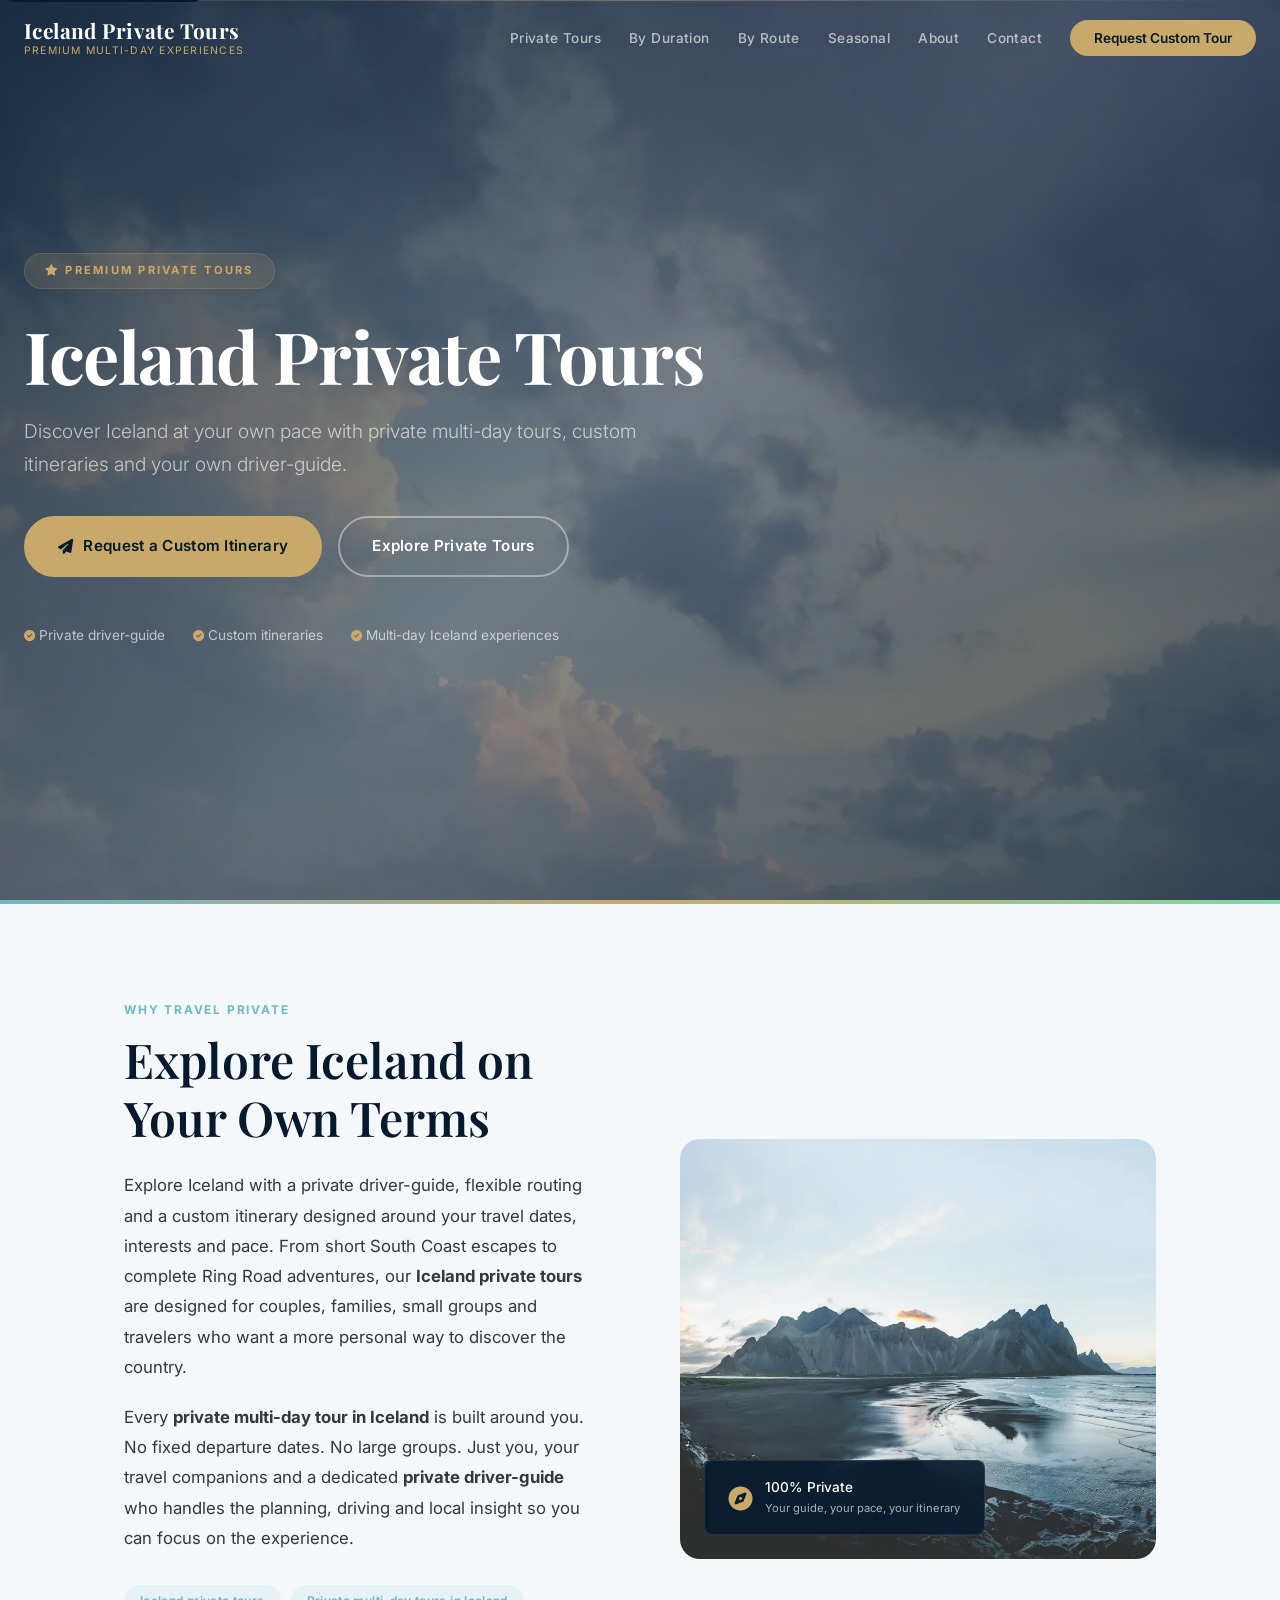
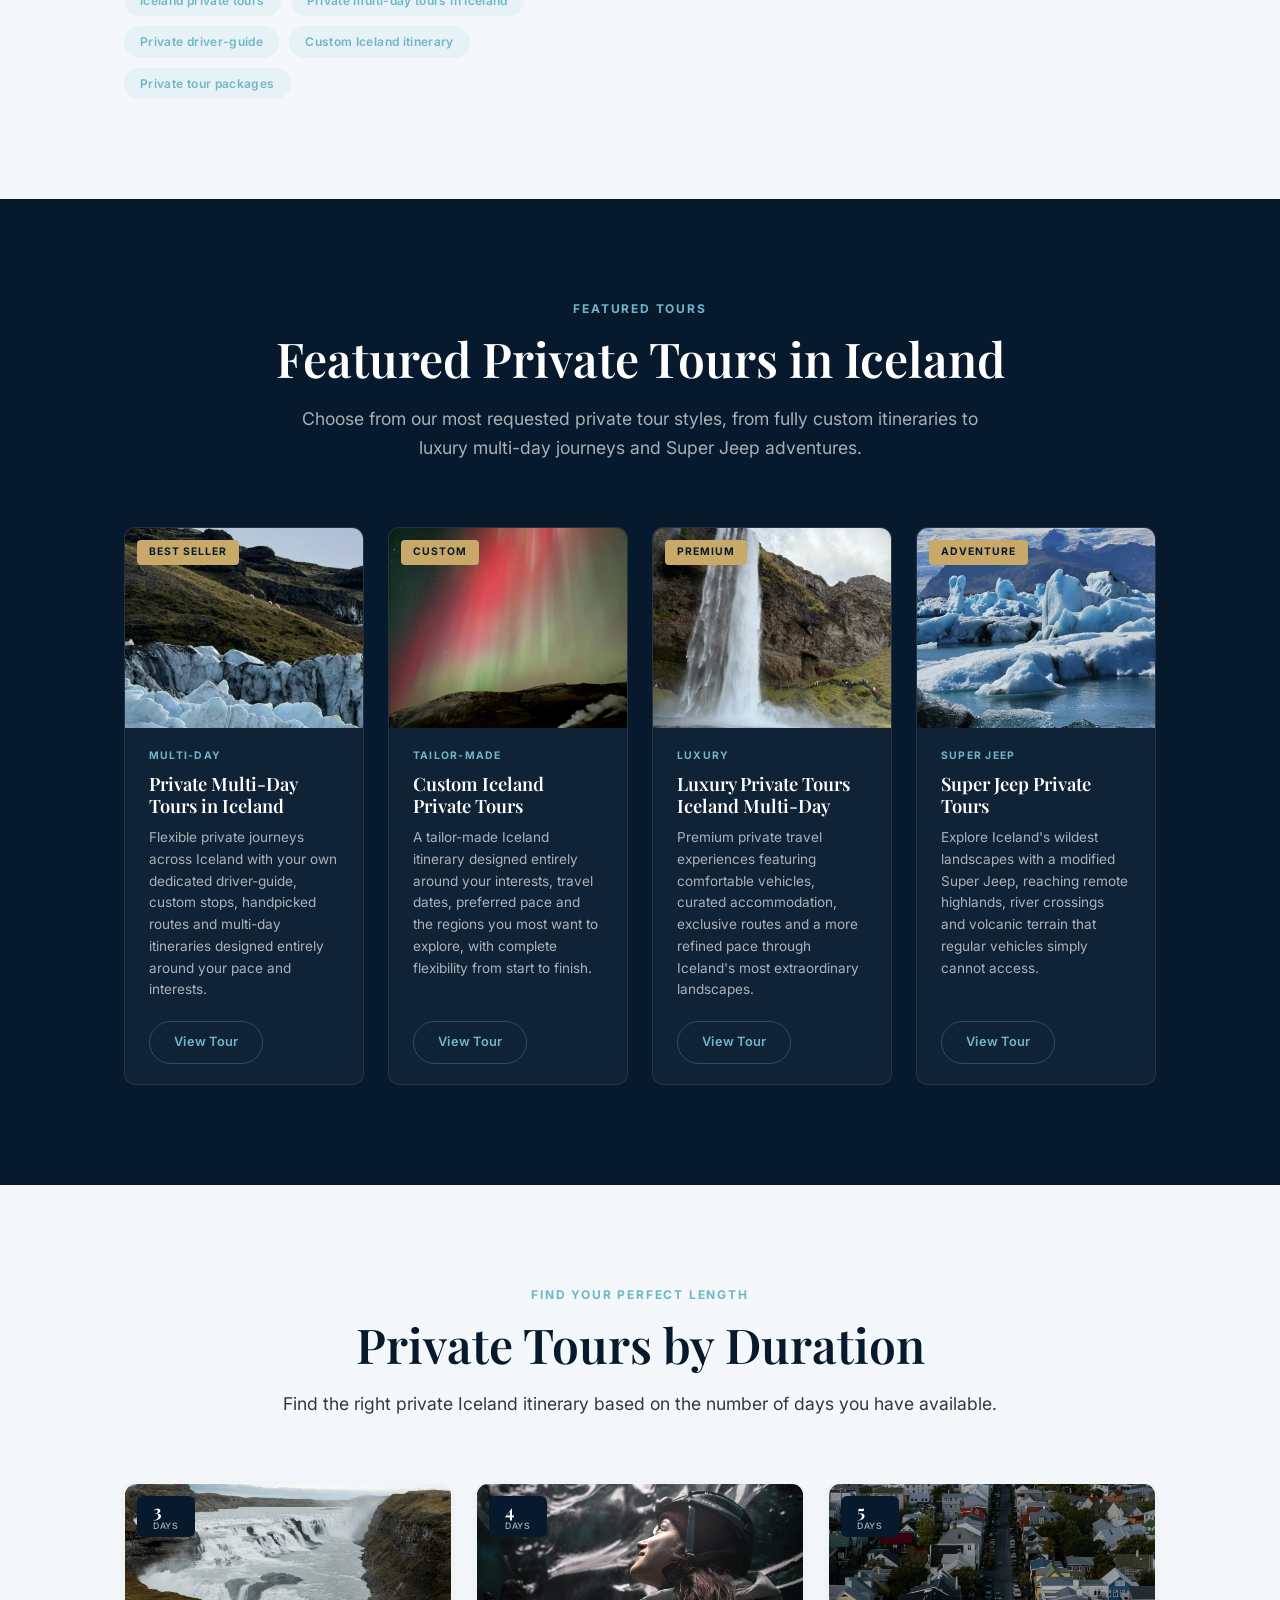
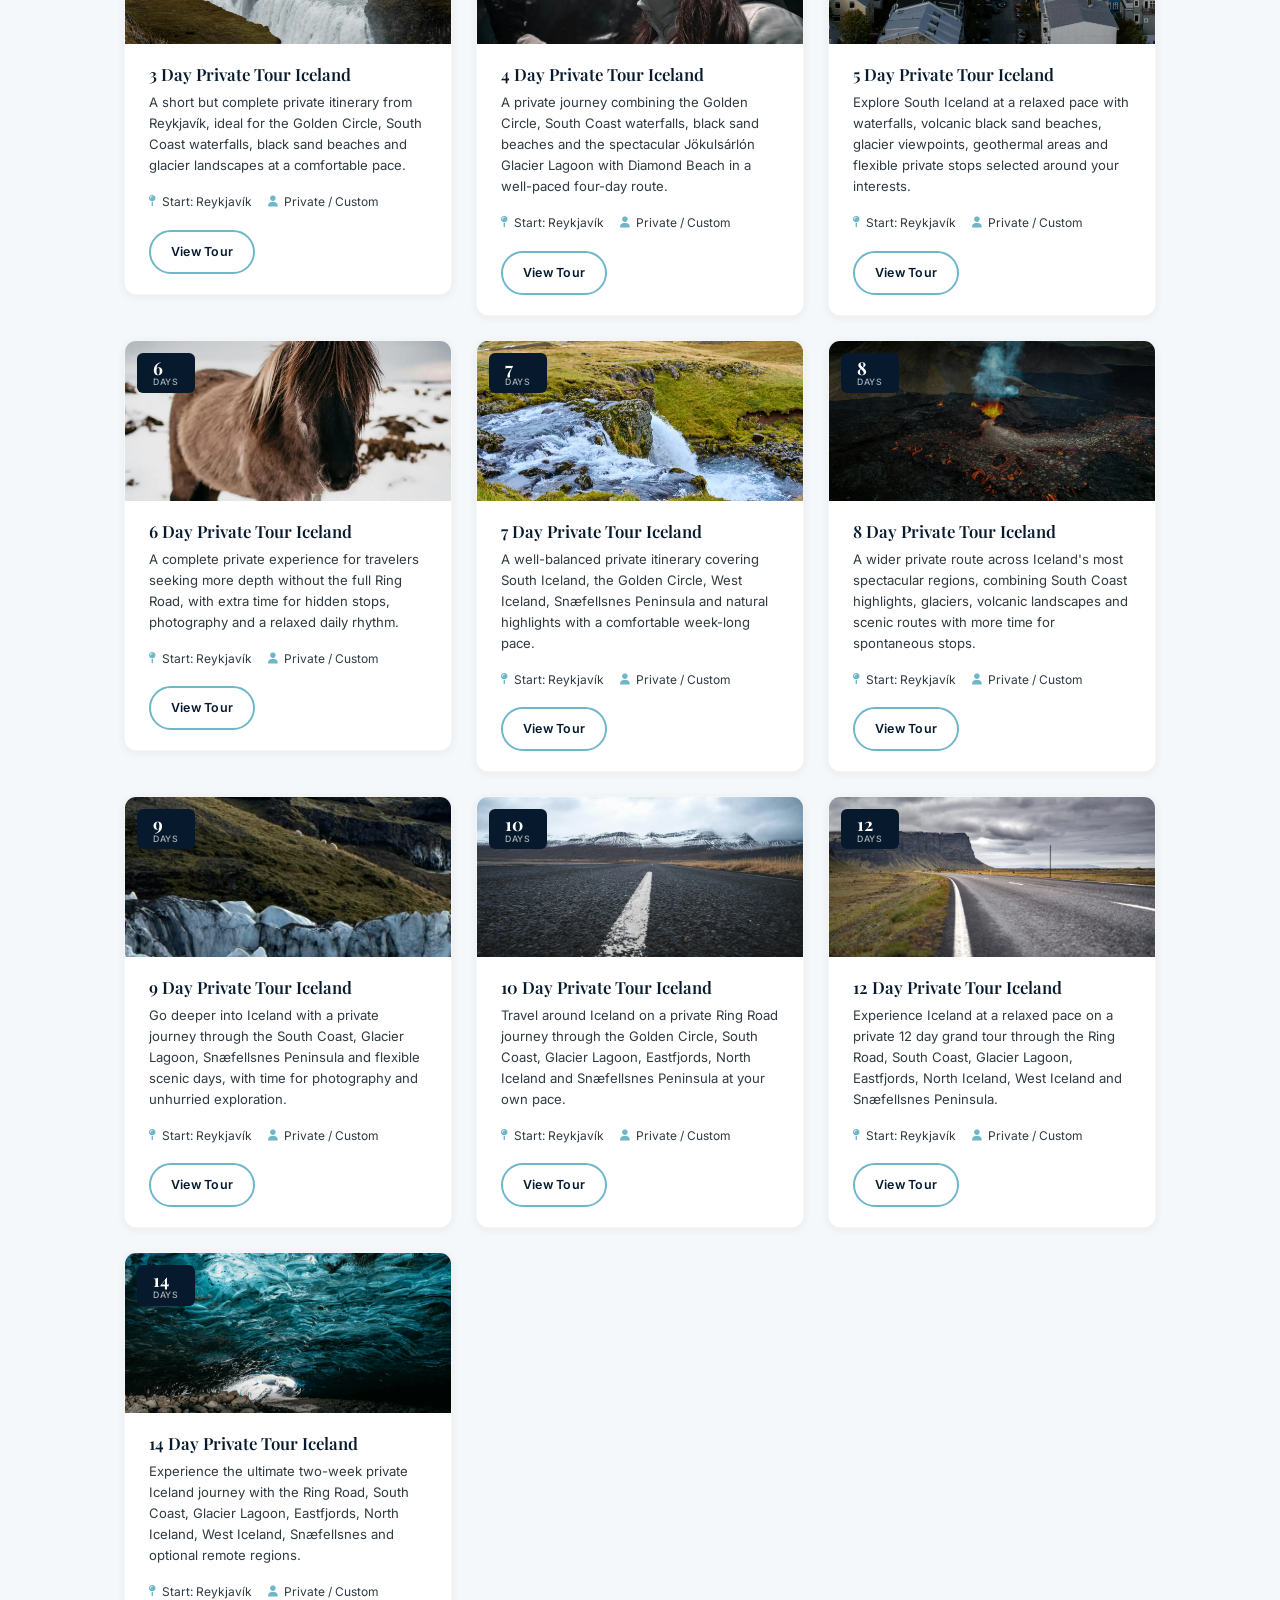
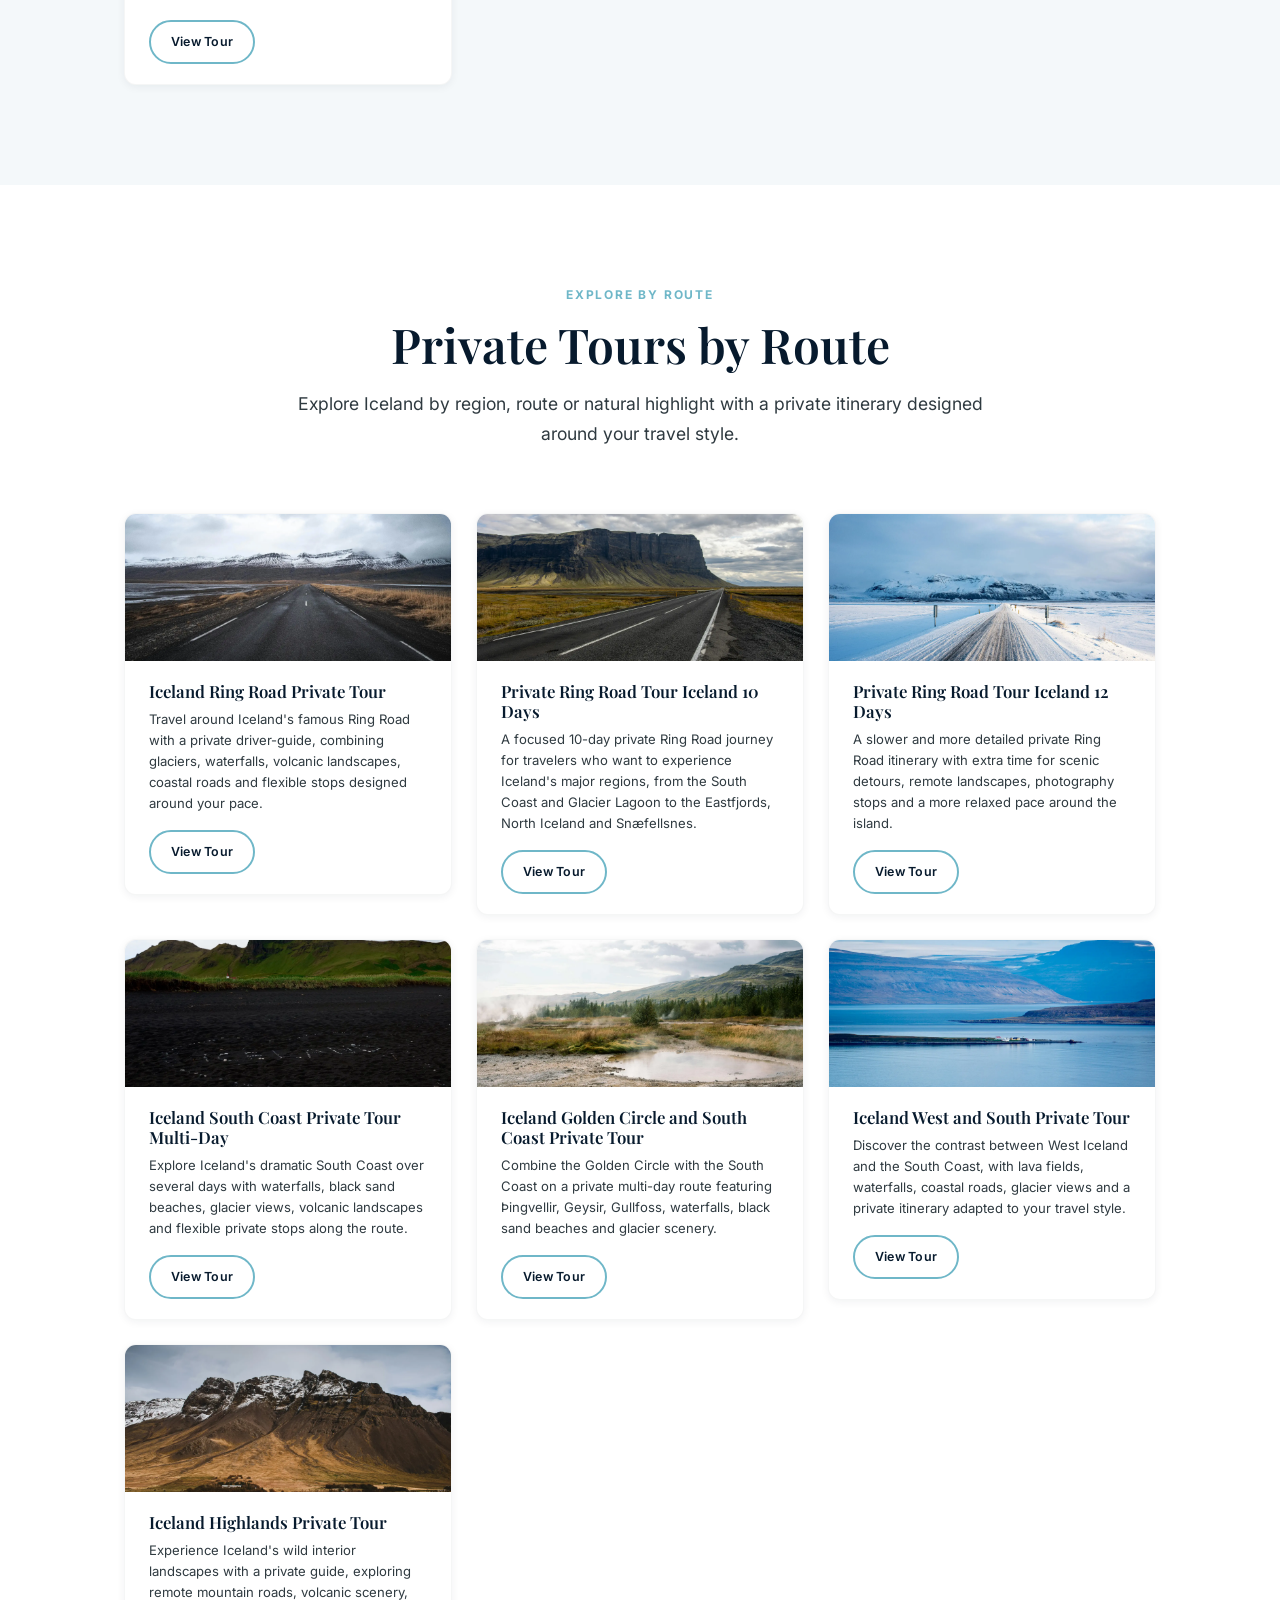
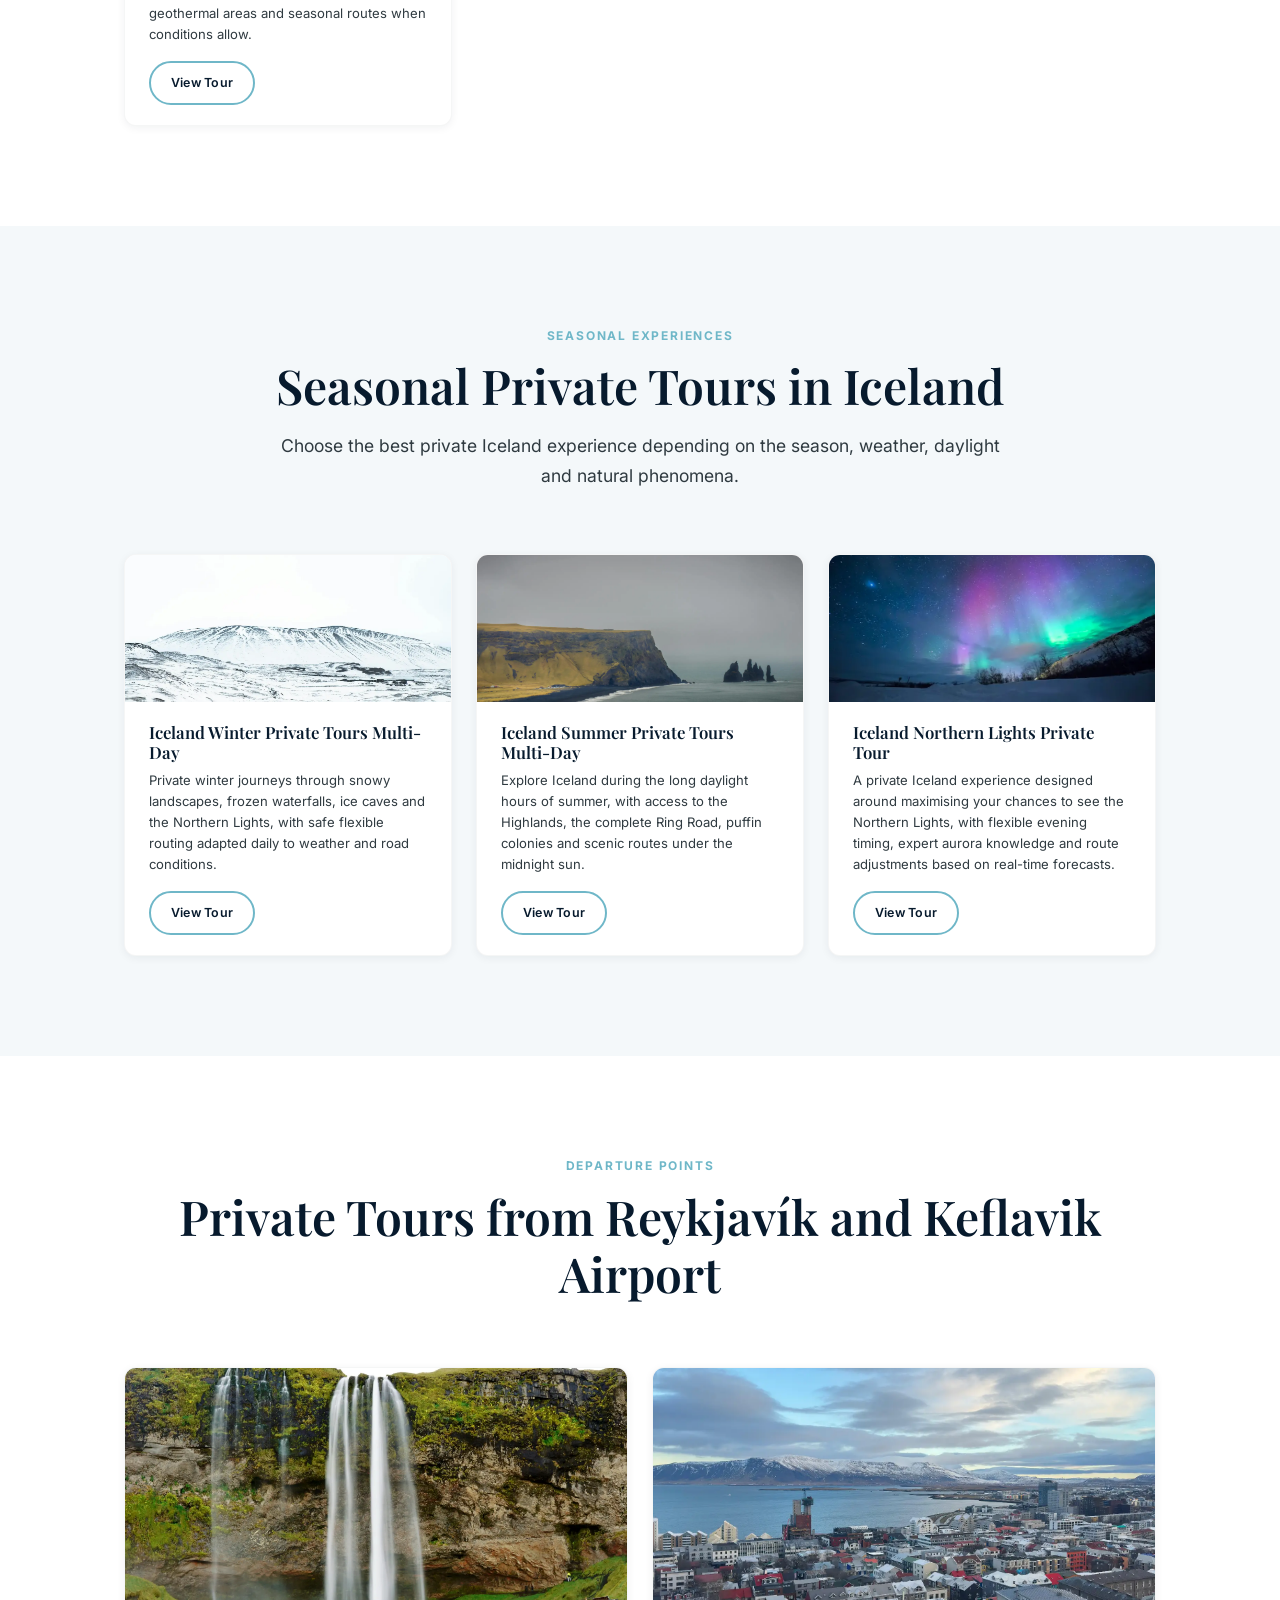
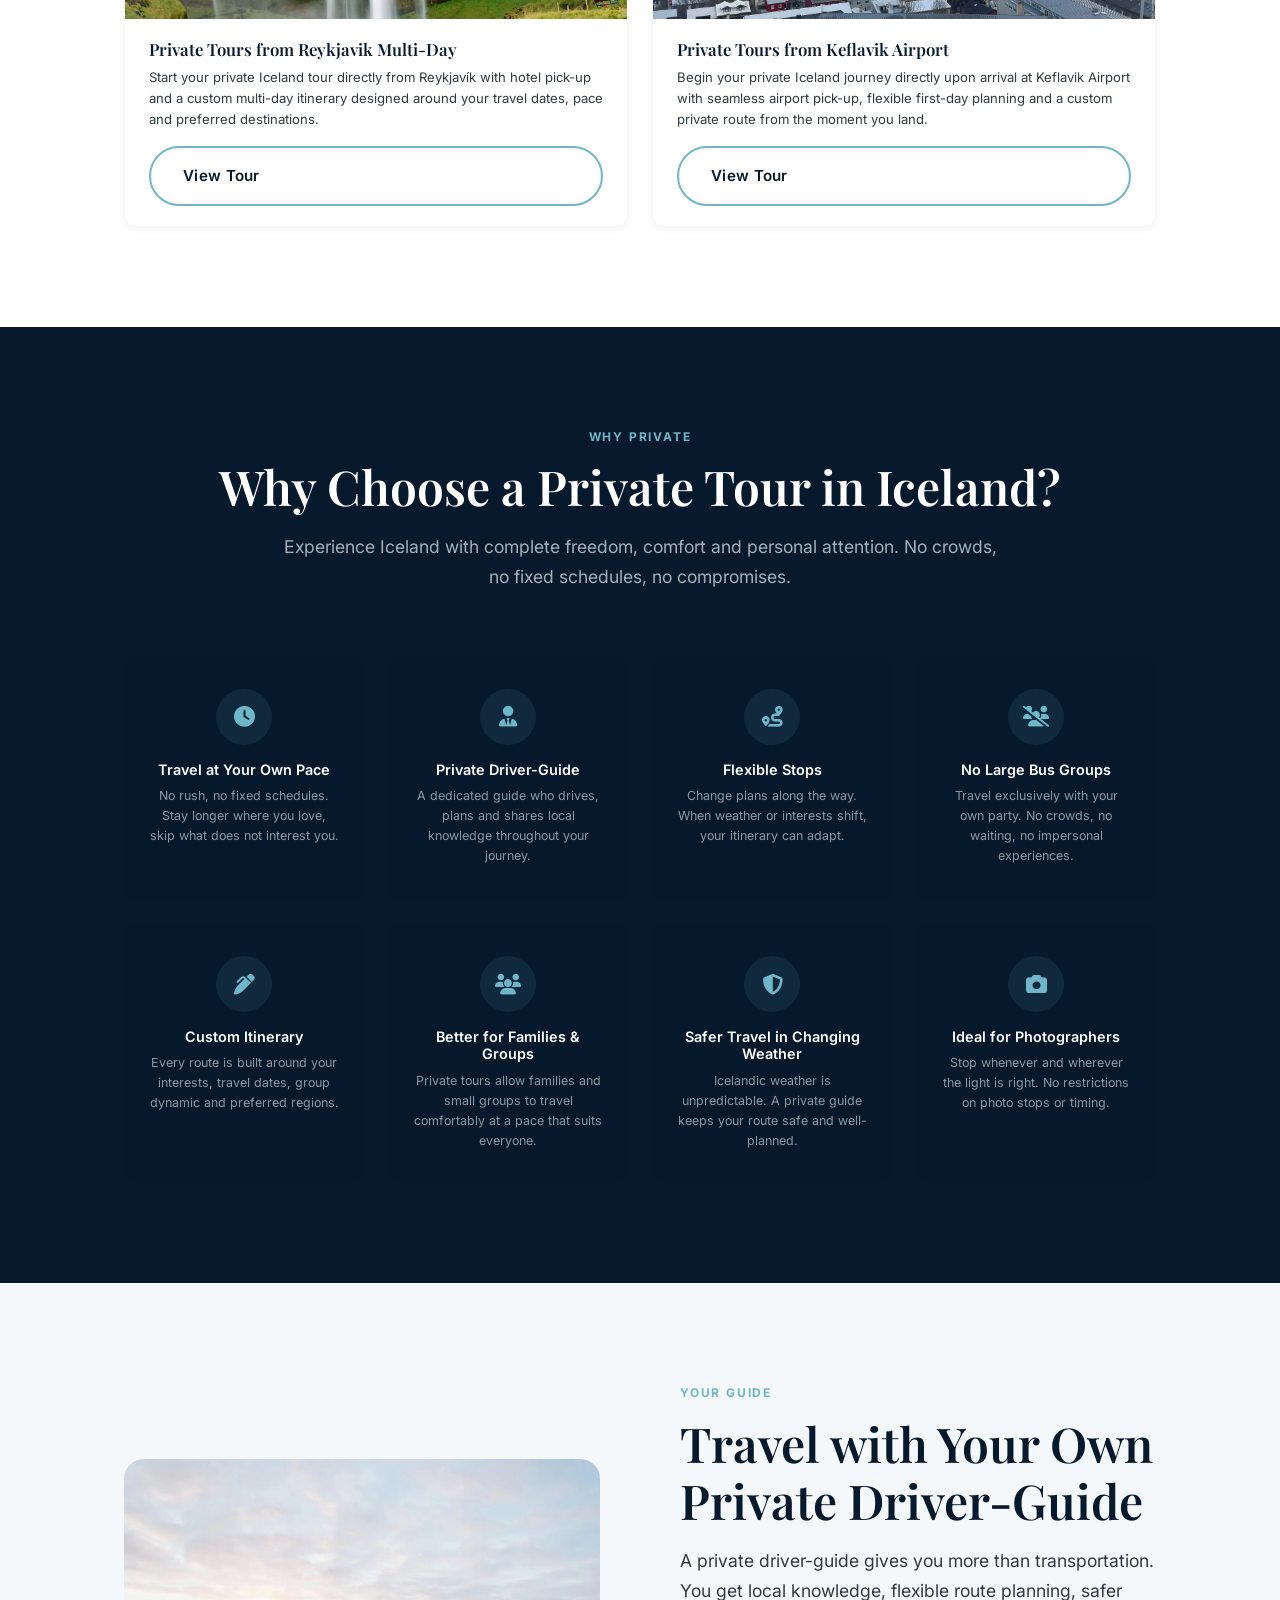
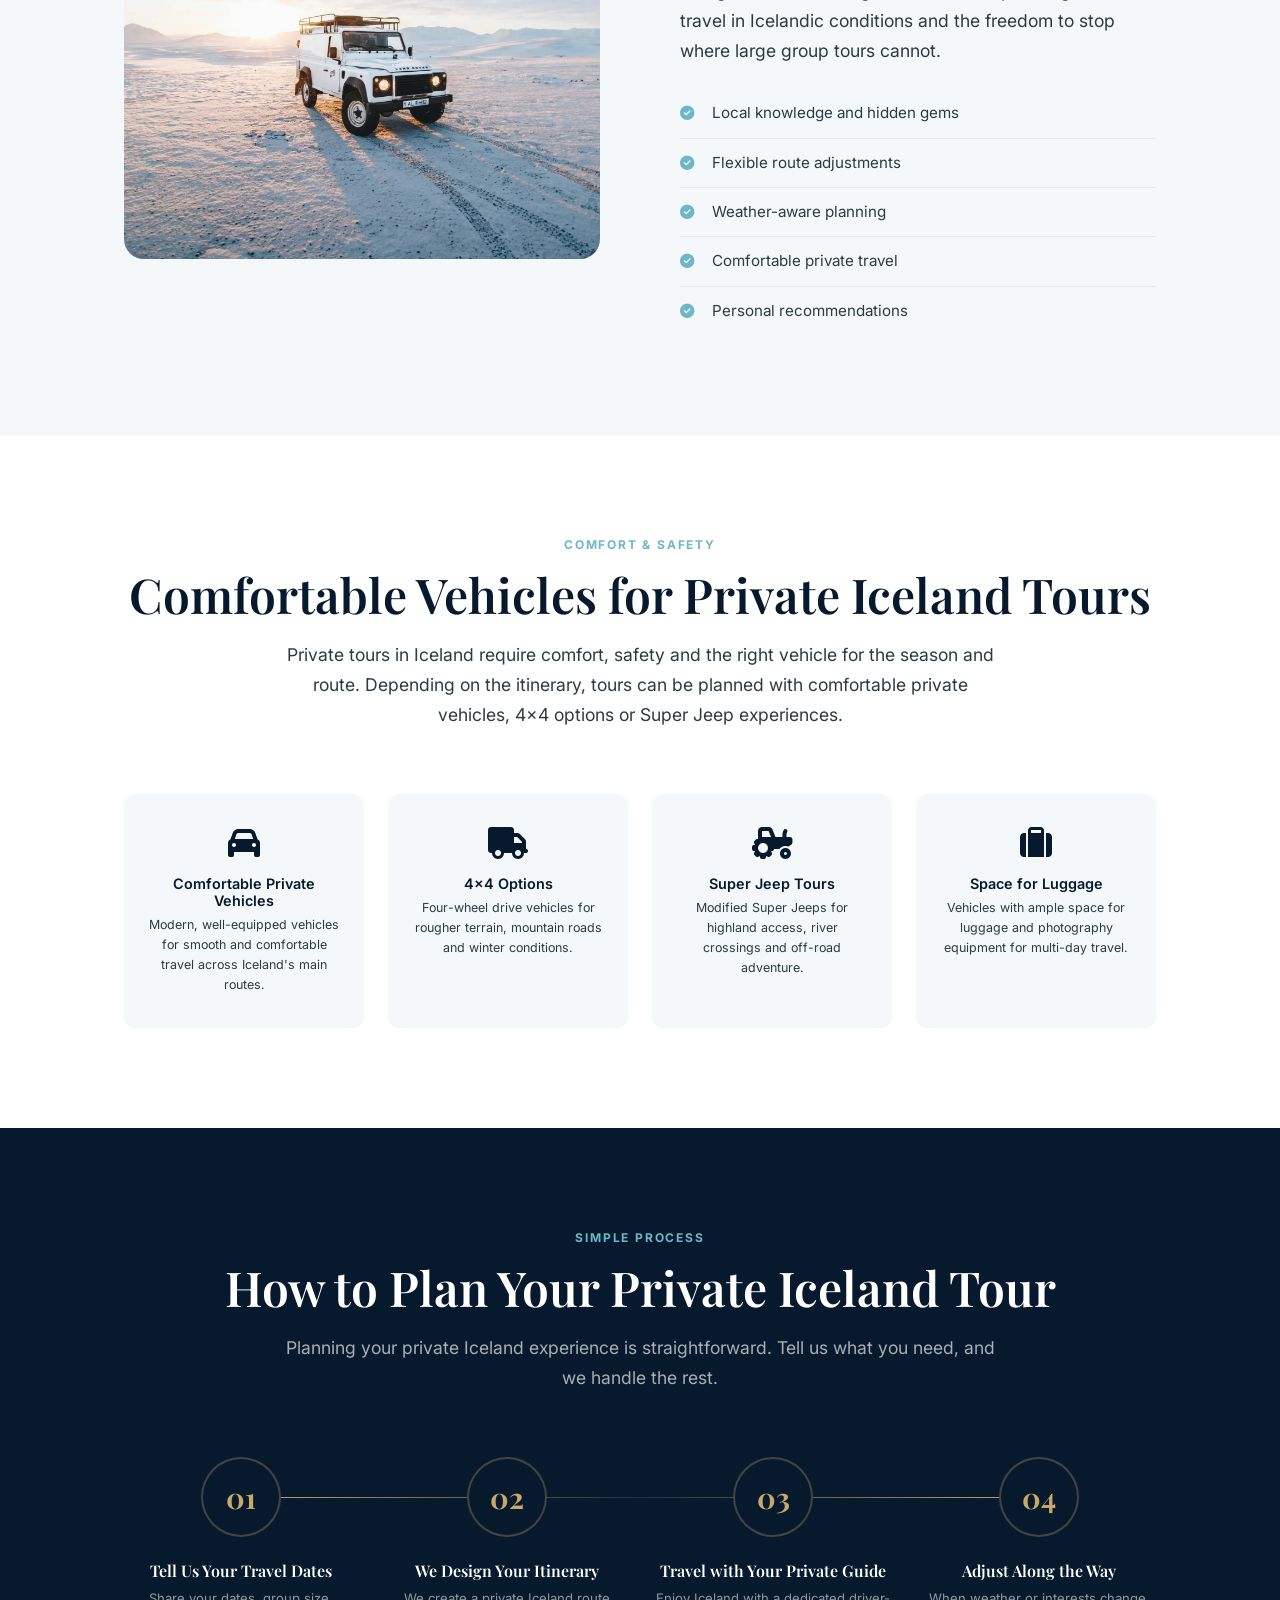
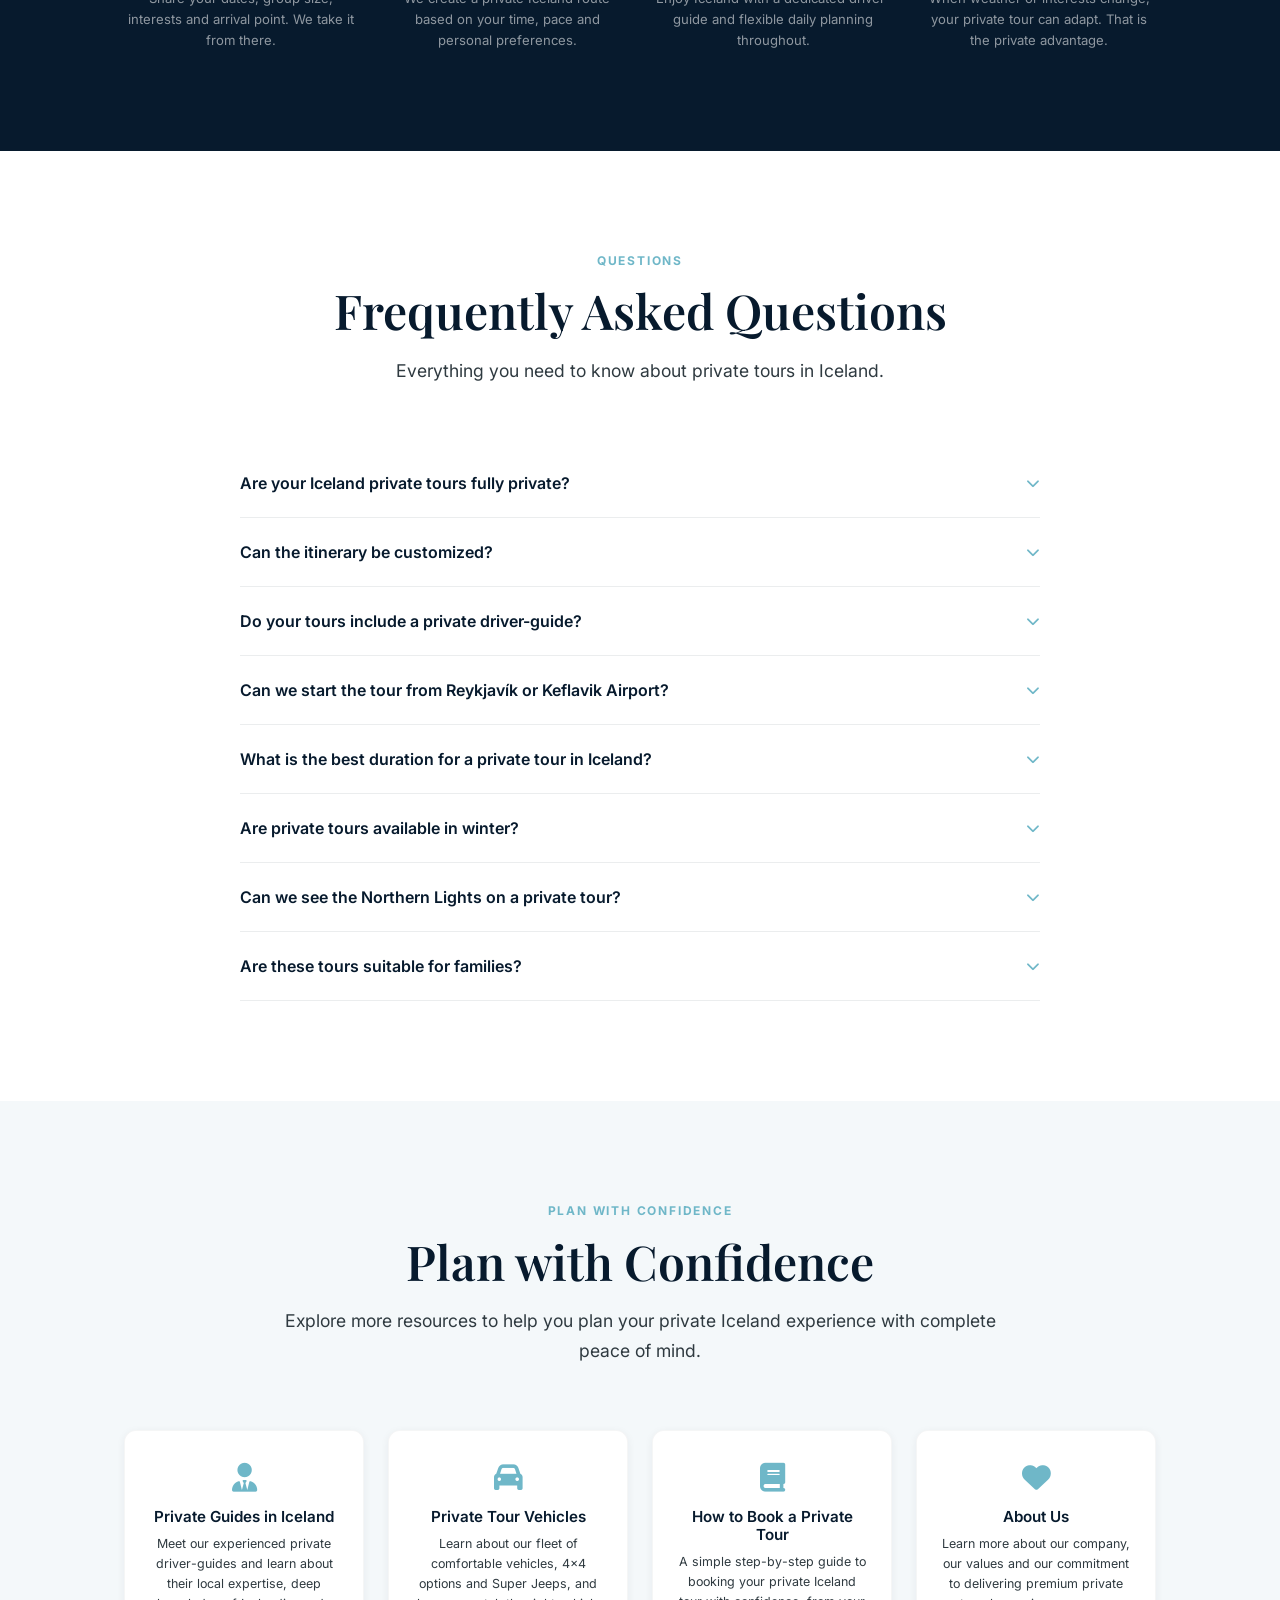
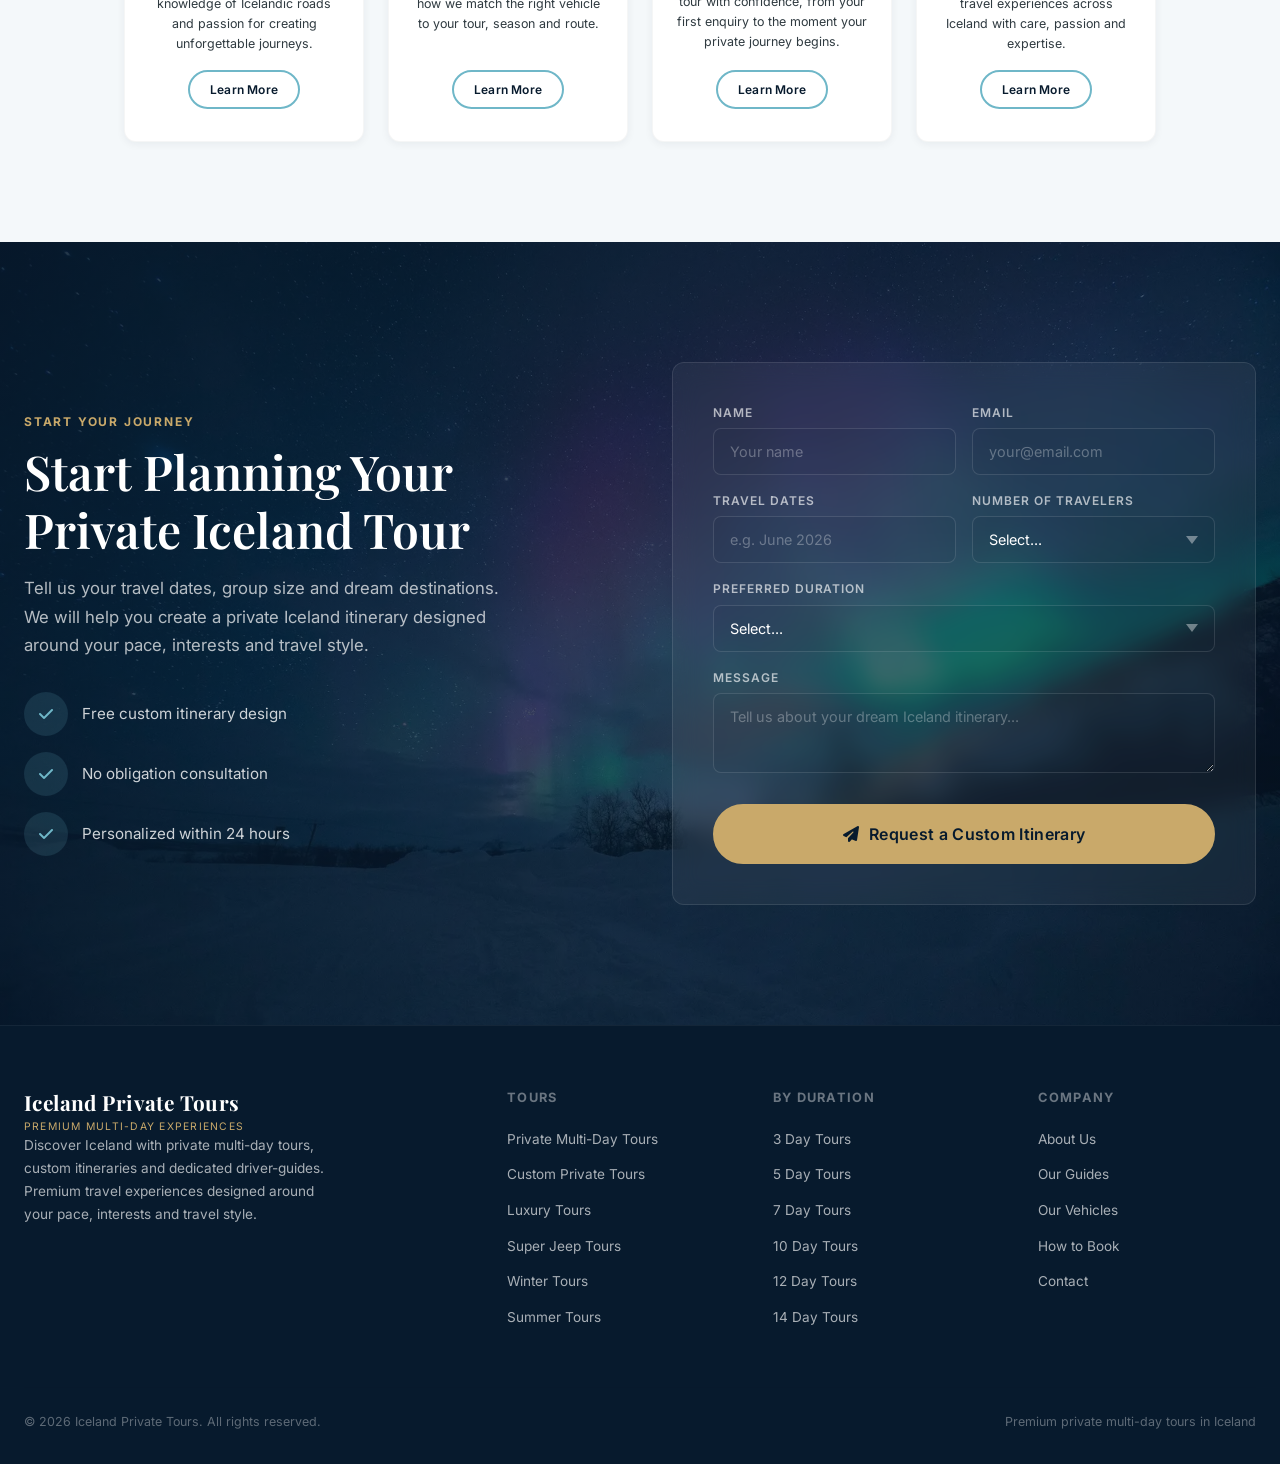
==== commit 04b7a121: "Optimizacion de css, reduccion de lineas de codigo, correccion de errores" ====
--- a/index.html
+++ b/index.html
@@ -3,23 +3,12 @@
   <head>
     <meta charset="UTF-8" />
     <meta name="viewport" content="width=device-width, initial-scale=1.0" />
-    <title>
-      Iceland Private Tours | Custom Multi-Day Tours with Private Driver-Guide
-    </title>
-    <meta
-      name="description"
-      content="Discover Iceland with private multi-day tours, custom itineraries and your own driver-guide. Flexible, exclusive and premium travel experiences across Iceland."
-    />
+    <title> Iceland Private Tours | Custom Multi-Day Tours with Private Driver-Guide </title>
+    <meta name="description" content="Discover Iceland with private multi-day tours, custom itineraries and your own driver-guide. Flexible, exclusive and premium travel experiences across Iceland." />
     <link rel="preconnect" href="https://fonts.googleapis.com" />
     <link rel="preconnect" href="https://fonts.gstatic.com" crossorigin />
-    <link
-      href="https://fonts.googleapis.com/css2?family=Playfair+Display:ital,wght@0,400;0,500;0,600;0,700;1,400&family=Inter:wght@300;400;500;600;700&display=swap"
-      rel="stylesheet"
-    />
-    <link
-      rel="stylesheet"
-      href="https://cdnjs.cloudflare.com/ajax/libs/font-awesome/6.5.1/css/all.min.css"
-    />
+    <link href="https://fonts.googleapis.com/css2?family=Playfair+Display:ital,wght@0,400;0,500;0,600;0,700;1,400&family=Inter:wght@300;400;500;600;700&display=swap" rel="stylesheet" />
+    <link rel="stylesheet" href="https://cdnjs.cloudflare.com/ajax/libs/font-awesome/6.5.1/css/all.min.css" />
     <!-- Global Stylesheet -->
     <link rel="stylesheet" href="assets/css/style.css" />
   </head>
@@ -29,10 +18,7 @@
     <!-- ==================== HEADER ==================== -->
     <header class="header" id="header">
       <div class="container">
-        <a href="/" class="logo">
-          Iceland Private Tours
-          <span>Premium Multi-Day Experiences</span>
-        </a>
+        <a href="/" class="logo"> Iceland Private Tours <span>Premium Multi-Day Experiences</span> </a>
         <nav class="nav" aria-label="Main navigation">
           <ul class="nav-list" id="navList">
             <li><a href="#private-tours" class="nav-link">Private Tours</a></li>
@@ -43,16 +29,7 @@
             <li><a href="#contact" class="nav-link">Contact</a></li>
             <li><a href="#contact" class="nav-cta">Request Custom Tour</a></li>
           </ul>
-          <button
-            class="menu-toggle"
-            id="menuToggle"
-            type="button"
-            aria-label="Open menu"
-            aria-expanded="false"
-            aria-controls="navList"
-          >
-            <i class="fas fa-bars" aria-hidden="true"></i>
-          </button>
+          <button class="menu-toggle" id="menuToggle" type="button" aria-label="Open menu" aria-expanded="false" aria-controls="navList" > <i class="fas fa-bars" aria-hidden="true"></i> </button>
         </nav>
       </div>
     </header>
@@ -66,37 +43,20 @@
         <div class="hero-pattern" aria-hidden="true"></div>
         <div class="container">
           <div class="hero-content">
-            <span class="hero-tag"
-              ><i class="fas fa-star" aria-hidden="true"></i> Premium Private
-              Tours</span
-            >
+            <span class="hero-tag" ><i class="fas fa-star" aria-hidden="true"></i> Premium Private Tours</span >
             <h1 id="hero-title">Iceland Private Tours</h1>
             <p>
               Discover Iceland at your own pace with private multi-day tours,
               custom itineraries and your own driver-guide.
             </p>
             <div class="hero-actions">
-              <a href="#contact" class="btn btn-primary"
-                ><i class="fas fa-paper-plane" aria-hidden="true"></i> Request a
-                Custom Itinerary</a
-              >
-              <a href="#private-tours" class="btn btn-secondary"
-                >Explore Private Tours</a
-              >
+              <a href="#contact" class="btn btn-primary" ><i class="fas fa-paper-plane" aria-hidden="true"></i> Request a Custom Itinerary</a >
+              <a href="#private-tours" class="btn btn-secondary" >Explore Private Tours</a >
             </div>
             <ul class="hero-trust">
-              <li>
-                <i class="fas fa-check-circle" aria-hidden="true"></i> Private
-                driver-guide
-              </li>
-              <li>
-                <i class="fas fa-check-circle" aria-hidden="true"></i> Custom
-                itineraries
-              </li>
-              <li>
-                <i class="fas fa-check-circle" aria-hidden="true"></i> Multi-day
-                Iceland experiences
-              </li>
+              <li> <i class="fas fa-check-circle" aria-hidden="true"></i> Private driver-guide </li>
+              <li> <i class="fas fa-check-circle" aria-hidden="true"></i> Custom itineraries </li>
+              <li> <i class="fas fa-check-circle" aria-hidden="true"></i> Multi-day Iceland experiences </li>
             </ul>
           </div>
         </div>
@@ -108,9 +68,7 @@
           <div class="intro-grid">
             <div class="intro-text">
               <span class="section-label">Why Travel Private</span>
-              <h2 class="section-title" id="intro-title">
-                Explore Iceland on Your Own Terms
-              </h2>
+              <h2 class="section-title" id="intro-title"> Explore Iceland on Your Own Terms </h2>
               <p>
                 Explore Iceland with a private driver-guide, flexible routing
                 and a custom itinerary designed around your travel dates,
@@ -129,27 +87,17 @@
               </p>
               <ul class="intro-keywords">
                 <li class="intro-keyword">Iceland private tours</li>
-                <li class="intro-keyword">
-                  Private multi-day tours in Iceland
-                </li>
+                <li class="intro-keyword"> Private multi-day tours in Iceland </li>
                 <li class="intro-keyword">Private driver-guide</li>
                 <li class="intro-keyword">Custom Iceland itinerary</li>
                 <li class="intro-keyword">Private tour packages</li>
               </ul>
             </div>
             <div class="intro-image">
-              <img
-                src="assets/images/intro-private-guide-iceland.webp"
-                alt="Private driver-guide and traveler looking out over an Icelandic landscape"
-                loading="lazy"
-                class="img-ratio-6-7"
-              />
+              <img src="assets/images/intro-private-guide-iceland.webp" alt="Private driver-guide and traveler looking out over an Icelandic landscape" loading="lazy" class="img-ratio-6-7" />
               <div class="intro-badge">
                 <i class="fas fa-compass" aria-hidden="true"></i>
-                <div class="intro-badge-text">
-                  100% Private
-                  <small>Your guide, your pace, your itinerary</small>
-                </div>
+                <div class="intro-badge-text"> 100% Private <small>Your guide, your pace, your itinerary</small> </div>
               </div>
             </div>
           </div>
@@ -157,11 +105,7 @@
       </section>
 
       <!-- ==================== FEATURED PRIVATE TOURS ==================== -->
-      <section
-        class="featured section section-dark"
-        id="private-tours"
-        aria-labelledby="featured-title"
-      >
+      <section class="featured section section-dark" id="private-tours" aria-labelledby="featured-title" >
         <div class="container">
           <header class="section-header">
             <span class="section-label">Featured Tours</span>
@@ -178,15 +122,10 @@
             <li>
               <article class="tour-card">
                 <figure class="tour-card-image">
-                  <img
-                    src="assets/images/private-multiday-tour-iceland.webp"
-                    alt="Private vehicle on a multi-day Iceland tour route"
-                    loading="lazy"
-                    class="img-ratio-2-1"
-                  />
+                  <img src="assets/images/private-multiday-tour-iceland.webp" alt="Private vehicle on a multi-day Iceland tour route" loading="lazy" class="img-ratio-2-1" />
                   <span class="tour-card-badge">Best Seller</span>
                 </figure>
-                <div class="tour-card-body">
+                <div class="card-body">
                   <span class="tour-card-category">Multi-Day</span>
                   <h3>Private Multi-Day Tours in Iceland</h3>
                   <p>
@@ -202,15 +141,10 @@
             <li>
               <article class="tour-card">
                 <figure class="tour-card-image">
-                  <img
-                    src="assets/images/custom-iceland-private-tour.webp"
-                    alt="Custom Iceland itinerary with a private guide reviewing the route"
-                    loading="lazy"
-                    class="img-ratio-2-1"
-                  />
+                  <img src="assets/images/custom-iceland-private-tour.webp" alt="Custom Iceland itinerary with a private guide reviewing the route" loading="lazy" class="img-ratio-2-1" />
                   <span class="tour-card-badge">Custom</span>
                 </figure>
-                <div class="tour-card-body">
+                <div class="card-body">
                   <span class="tour-card-category">Tailor-Made</span>
                   <h3>Custom Iceland Private Tours</h3>
                   <p>
@@ -226,15 +160,10 @@
             <li>
               <article class="tour-card">
                 <figure class="tour-card-image">
-                  <img
-                    src="assets/images/luxury-private-tour-iceland.webp"
-                    alt="Luxury private vehicle parked beside an Icelandic glacier landscape"
-                    loading="lazy"
-                    class="img-ratio-2-1"
-                  />
+                  <img src="assets/images/luxury-private-tour-iceland.webp" alt="Luxury private vehicle parked beside an Icelandic glacier landscape" loading="lazy" class="img-ratio-2-1" />
                   <span class="tour-card-badge">Premium</span>
                 </figure>
-                <div class="tour-card-body">
+                <div class="card-body">
                   <span class="tour-card-category">Luxury</span>
                   <h3>Luxury Private Tours Iceland Multi-Day</h3>
                   <p>
@@ -250,15 +179,10 @@
             <li>
               <article class="tour-card">
                 <figure class="tour-card-image">
-                  <img
-                    src="assets/images/super-jeep-private-tour-iceland.webp"
-                    alt="Modified Super Jeep crossing rugged Icelandic terrain"
-                    loading="lazy"
-                    class="img-ratio-2-1"
-                  />
+                  <img src="assets/images/super-jeep-private-tour-iceland.webp" alt="Modified Super Jeep crossing rugged Icelandic terrain" loading="lazy" class="img-ratio-2-1" />
                   <span class="tour-card-badge">Adventure</span>
                 </figure>
-                <div class="tour-card-body">
+                <div class="card-body">
                   <span class="tour-card-category">Super Jeep</span>
                   <h3>Super Jeep Private Tours</h3>
                   <p>
@@ -279,27 +203,20 @@
         <div class="container">
           <header class="section-header">
             <span class="section-label">Find Your Perfect Length</span>
-            <h2 class="section-title" id="duration-title">
-              Private Tours by Duration
-            </h2>
+            <h2 class="section-title" id="duration-title"> Private Tours by Duration </h2>
             <p class="section-subtitle">
               Find the right private Iceland itinerary based on the number of
               days you have available.
             </p>
           </header>
-          <ul class="duration-grid">
-            <li>
-              <article class="duration-card">
-                <figure class="duration-card-image">
-                  <img
-                    src="assets/images/3-day-golden-circle-private-tour.webp"
-                    alt="3 Day private tour route in Iceland"
-                    loading="lazy"
-                    class="img-ratio-5-2"
-                  />
+          <ul class="card_grid">
+            <li>
+              <article class="card duration-card">
+                <figure class="card-image card-media">
+                  <img src="assets/images/3-day-golden-circle-private-tour.webp" alt="3 Day private tour route in Iceland" loading="lazy" class="img-ratio-5-2" />
                   <div class="duration-badge">3 <small>Days</small></div>
                 </figure>
-                <div class="duration-card-body">
+                <div class="card-body">
                   <h3>3 Day Private Tour Iceland</h3>
                   <p>
                     A short but complete private itinerary from Reykjavík, ideal
@@ -307,35 +224,20 @@
                     beaches and glacier landscapes at a comfortable pace.
                   </p>
                   <div class="duration-meta">
-                    <span
-                      ><i class="fas fa-map-pin" aria-hidden="true"></i> Start:
-                      Reykjavík</span
-                    >
-                    <span
-                      ><i class="fas fa-user" aria-hidden="true"></i> Private /
-                      Custom</span
-                    >
-                  </div>
-                  <a
-                    href="pages/3-day-private-tour-iceland.html"
-                    class="btn btn-outline"
-                    >View Tour</a
-                  >
-                </div>
-              </article>
-            </li>
-            <li>
-              <article class="duration-card">
-                <figure class="duration-card-image">
-                  <img
-                    src="assets/images/4-day-glacier-lagoon-private-tour.webp"
-                    alt="4 Day private tour route in Iceland"
-                    loading="lazy"
-                    class="img-ratio-5-2"
-                  />
+                    <span ><i class="fas fa-map-pin" aria-hidden="true"></i> Start: Reykjavík</span >
+                    <span ><i class="fas fa-user" aria-hidden="true"></i> Private / Custom</span >
+                  </div>
+                  <a href="pages/3-day-private-tour-iceland.html" class="btn btn-outline" >View Tour</a >
+                </div>
+              </article>
+            </li>
+            <li>
+              <article class="card duration-card">
+                <figure class="card-image card-media">
+                  <img src="assets/images/4-day-glacier-lagoon-private-tour.webp" alt="4 Day private tour route in Iceland" loading="lazy" class="img-ratio-5-2" />
                   <div class="duration-badge">4 <small>Days</small></div>
                 </figure>
-                <div class="duration-card-body">
+                <div class="card-body">
                   <h3>4 Day Private Tour Iceland</h3>
                   <p>
                     A private journey combining the Golden Circle, South Coast
@@ -344,35 +246,20 @@
                     well-paced four-day route.
                   </p>
                   <div class="duration-meta">
-                    <span
-                      ><i class="fas fa-map-pin" aria-hidden="true"></i> Start:
-                      Reykjavík</span
-                    >
-                    <span
-                      ><i class="fas fa-user" aria-hidden="true"></i> Private /
-                      Custom</span
-                    >
-                  </div>
-                  <a
-                    href="pages/4-day-private-tour-iceland.html"
-                    class="btn btn-outline"
-                    >View Tour</a
-                  >
-                </div>
-              </article>
-            </li>
-            <li>
-              <article class="duration-card">
-                <figure class="duration-card-image">
-                  <img
-                    src="assets/images/5-day-south-coast-private-tour.webp"
-                    alt="5 Day private tour route in Iceland"
-                    loading="lazy"
-                    class="img-ratio-5-2"
-                  />
+                    <span ><i class="fas fa-map-pin" aria-hidden="true"></i> Start: Reykjavík</span >
+                    <span ><i class="fas fa-user" aria-hidden="true"></i> Private / Custom</span >
+                  </div>
+                  <a href="pages/4-day-private-tour-iceland.html" class="btn btn-outline" >View Tour</a >
+                </div>
+              </article>
+            </li>
+            <li>
+              <article class="card duration-card">
+                <figure class="card-image card-media">
+                  <img src="assets/images/5-day-south-coast-private-tour.webp" alt="5 Day private tour route in Iceland" loading="lazy" class="img-ratio-5-2" />
                   <div class="duration-badge">5 <small>Days</small></div>
                 </figure>
-                <div class="duration-card-body">
+                <div class="card-body">
                   <h3>5 Day Private Tour Iceland</h3>
                   <p>
                     Explore South Iceland at a relaxed pace with waterfalls,
@@ -381,35 +268,20 @@
                     interests.
                   </p>
                   <div class="duration-meta">
-                    <span
-                      ><i class="fas fa-map-pin" aria-hidden="true"></i> Start:
-                      Reykjavík</span
-                    >
-                    <span
-                      ><i class="fas fa-user" aria-hidden="true"></i> Private /
-                      Custom</span
-                    >
-                  </div>
-                  <a
-                    href="pages/5-day-private-tour-iceland.html"
-                    class="btn btn-outline"
-                    >View Tour</a
-                  >
-                </div>
-              </article>
-            </li>
-            <li>
-              <article class="duration-card">
-                <figure class="duration-card-image">
-                  <img
-                    src="assets/images/6-day-private-tour-iceland.webp"
-                    alt="6 Day private tour route in Iceland"
-                    loading="lazy"
-                    class="img-ratio-5-2"
-                  />
+                    <span ><i class="fas fa-map-pin" aria-hidden="true"></i> Start: Reykjavík</span >
+                    <span ><i class="fas fa-user" aria-hidden="true"></i> Private / Custom</span >
+                  </div>
+                  <a href="pages/5-day-private-tour-iceland.html" class="btn btn-outline" >View Tour</a >
+                </div>
+              </article>
+            </li>
+            <li>
+              <article class="card duration-card">
+                <figure class="card-image card-media">
+                  <img src="assets/images/6-day-private-tour-iceland.webp" alt="6 Day private tour route in Iceland" loading="lazy" class="img-ratio-5-2" />
                   <div class="duration-badge">6 <small>Days</small></div>
                 </figure>
-                <div class="duration-card-body">
+                <div class="card-body">
                   <h3>6 Day Private Tour Iceland</h3>
                   <p>
                     A complete private experience for travelers seeking more
@@ -417,35 +289,20 @@
                     stops, photography and a relaxed daily rhythm.
                   </p>
                   <div class="duration-meta">
-                    <span
-                      ><i class="fas fa-map-pin" aria-hidden="true"></i> Start:
-                      Reykjavík</span
-                    >
-                    <span
-                      ><i class="fas fa-user" aria-hidden="true"></i> Private /
-                      Custom</span
-                    >
-                  </div>
-                  <a
-                    href="pages/6-day-private-tour-iceland.html"
-                    class="btn btn-outline"
-                    >View Tour</a
-                  >
-                </div>
-              </article>
-            </li>
-            <li>
-              <article class="duration-card">
-                <figure class="duration-card-image">
-                  <img
-                    src="assets/images/7-day-snaefellsnes-private-tour.webp"
-                    alt="7 Day private tour route in Iceland"
-                    loading="lazy"
-                    class="img-ratio-5-2"
-                  />
+                    <span ><i class="fas fa-map-pin" aria-hidden="true"></i> Start: Reykjavík</span >
+                    <span ><i class="fas fa-user" aria-hidden="true"></i> Private / Custom</span >
+                  </div>
+                  <a href="pages/6-day-private-tour-iceland.html" class="btn btn-outline" >View Tour</a >
+                </div>
+              </article>
+            </li>
+            <li>
+              <article class="card duration-card">
+                <figure class="card-image card-media">
+                  <img src="assets/images/7-day-snaefellsnes-private-tour.webp" alt="7 Day private tour route in Iceland" loading="lazy" class="img-ratio-5-2" />
                   <div class="duration-badge">7 <small>Days</small></div>
                 </figure>
-                <div class="duration-card-body">
+                <div class="card-body">
                   <h3>7 Day Private Tour Iceland</h3>
                   <p>
                     A well-balanced private itinerary covering South Iceland,
@@ -453,35 +310,20 @@
                     natural highlights with a comfortable week-long pace.
                   </p>
                   <div class="duration-meta">
-                    <span
-                      ><i class="fas fa-map-pin" aria-hidden="true"></i> Start:
-                      Reykjavík</span
-                    >
-                    <span
-                      ><i class="fas fa-user" aria-hidden="true"></i> Private /
-                      Custom</span
-                    >
-                  </div>
-                  <a
-                    href="pages/7-day-private-tour-iceland.html"
-                    class="btn btn-outline"
-                    >View Tour</a
-                  >
-                </div>
-              </article>
-            </li>
-            <li>
-              <article class="duration-card">
-                <figure class="duration-card-image">
-                  <img
-                    src="assets/images/8-day-private-tour-iceland.webp"
-                    alt="8 Day private tour route in Iceland"
-                    loading="lazy"
-                    class="img-ratio-5-2"
-                  />
+                    <span ><i class="fas fa-map-pin" aria-hidden="true"></i> Start: Reykjavík</span >
+                    <span ><i class="fas fa-user" aria-hidden="true"></i> Private / Custom</span >
+                  </div>
+                  <a href="pages/7-day-private-tour-iceland.html" class="btn btn-outline" >View Tour</a >
+                </div>
+              </article>
+            </li>
+            <li>
+              <article class="card duration-card">
+                <figure class="card-image card-media">
+                  <img src="assets/images/8-day-private-tour-iceland.webp" alt="8 Day private tour route in Iceland" loading="lazy" class="img-ratio-5-2" />
                   <div class="duration-badge">8 <small>Days</small></div>
                 </figure>
-                <div class="duration-card-body">
+                <div class="card-body">
                   <h3>8 Day Private Tour Iceland</h3>
                   <p>
                     A wider private route across Iceland's most spectacular
@@ -490,35 +332,20 @@
                     spontaneous stops.
                   </p>
                   <div class="duration-meta">
-                    <span
-                      ><i class="fas fa-map-pin" aria-hidden="true"></i> Start:
-                      Reykjavík</span
-                    >
-                    <span
-                      ><i class="fas fa-user" aria-hidden="true"></i> Private /
-                      Custom</span
-                    >
-                  </div>
-                  <a
-                    href="pages/8-day-private-tour-iceland.html"
-                    class="btn btn-outline"
-                    >View Tour</a
-                  >
-                </div>
-              </article>
-            </li>
-            <li>
-              <article class="duration-card">
-                <figure class="duration-card-image">
-                  <img
-                    src="assets/images/private-multiday-tour-iceland.webp"
-                    alt="9 Day private tour route in Iceland"
-                    loading="lazy"
-                    class="img-ratio-5-2"
-                  />
+                    <span ><i class="fas fa-map-pin" aria-hidden="true"></i> Start: Reykjavík</span >
+                    <span ><i class="fas fa-user" aria-hidden="true"></i> Private / Custom</span >
+                  </div>
+                  <a href="pages/8-day-private-tour-iceland.html" class="btn btn-outline" >View Tour</a >
+                </div>
+              </article>
+            </li>
+            <li>
+              <article class="card duration-card">
+                <figure class="card-image card-media">
+                  <img src="assets/images/private-multiday-tour-iceland.webp" alt="9 Day private tour route in Iceland" loading="lazy" class="img-ratio-5-2" />
                   <div class="duration-badge">9 <small>Days</small></div>
                 </figure>
-                <div class="duration-card-body">
+                <div class="card-body">
                   <h3>9 Day Private Tour Iceland</h3>
                   <p>
                     Go deeper into Iceland with a private journey through the
@@ -527,35 +354,20 @@
                     unhurried exploration.
                   </p>
                   <div class="duration-meta">
-                    <span
-                      ><i class="fas fa-map-pin" aria-hidden="true"></i> Start:
-                      Reykjavík</span
-                    >
-                    <span
-                      ><i class="fas fa-user" aria-hidden="true"></i> Private /
-                      Custom</span
-                    >
-                  </div>
-                  <a
-                    href="pages/9-day-private-tour-iceland.html"
-                    class="btn btn-outline"
-                    >View Tour</a
-                  >
-                </div>
-              </article>
-            </li>
-            <li>
-              <article class="duration-card">
-                <figure class="duration-card-image">
-                  <img
-                    src="assets/images/10-day-ring-road-private-tour.webp"
-                    alt="10 Day private tour route in Iceland"
-                    loading="lazy"
-                    class="img-ratio-5-2"
-                  />
+                    <span ><i class="fas fa-map-pin" aria-hidden="true"></i> Start: Reykjavík</span >
+                    <span ><i class="fas fa-user" aria-hidden="true"></i> Private / Custom</span >
+                  </div>
+                  <a href="pages/9-day-private-tour-iceland.html" class="btn btn-outline" >View Tour</a >
+                </div>
+              </article>
+            </li>
+            <li>
+              <article class="card duration-card">
+                <figure class="card-image card-media">
+                  <img src="assets/images/10-day-ring-road-private-tour.webp" alt="10 Day private tour route in Iceland" loading="lazy" class="img-ratio-5-2" />
                   <div class="duration-badge">10 <small>Days</small></div>
                 </figure>
-                <div class="duration-card-body">
+                <div class="card-body">
                   <h3>10 Day Private Tour Iceland</h3>
                   <p>
                     Travel around Iceland on a private Ring Road journey through
@@ -563,35 +375,20 @@
                     North Iceland and Snæfellsnes Peninsula at your own pace.
                   </p>
                   <div class="duration-meta">
-                    <span
-                      ><i class="fas fa-map-pin" aria-hidden="true"></i> Start:
-                      Reykjavík</span
-                    >
-                    <span
-                      ><i class="fas fa-user" aria-hidden="true"></i> Private /
-                      Custom</span
-                    >
-                  </div>
-                  <a
-                    href="pages/10-day-private-tour-iceland.html"
-                    class="btn btn-outline"
-                    >View Tour</a
-                  >
-                </div>
-              </article>
-            </li>
-            <li>
-              <article class="duration-card">
-                <figure class="duration-card-image">
-                  <img
-                    src="assets/images/12-day-private-tour-iceland.webp"
-                    alt="12 Day private tour route in Iceland"
-                    loading="lazy"
-                    class="img-ratio-5-2"
-                  />
+                    <span ><i class="fas fa-map-pin" aria-hidden="true"></i> Start: Reykjavík</span >
+                    <span ><i class="fas fa-user" aria-hidden="true"></i> Private / Custom</span >
+                  </div>
+                  <a href="pages/10-day-private-tour-iceland.html" class="btn btn-outline" >View Tour</a >
+                </div>
+              </article>
+            </li>
+            <li>
+              <article class="card duration-card">
+                <figure class="card-image card-media">
+                  <img src="assets/images/12-day-private-tour-iceland.webp" alt="12 Day private tour route in Iceland" loading="lazy" class="img-ratio-5-2" />
                   <div class="duration-badge">12 <small>Days</small></div>
                 </figure>
-                <div class="duration-card-body">
+                <div class="card-body">
                   <h3>12 Day Private Tour Iceland</h3>
                   <p>
                     Experience Iceland at a relaxed pace on a private 12 day
@@ -600,35 +397,20 @@
                     Snæfellsnes Peninsula.
                   </p>
                   <div class="duration-meta">
-                    <span
-                      ><i class="fas fa-map-pin" aria-hidden="true"></i> Start:
-                      Reykjavík</span
-                    >
-                    <span
-                      ><i class="fas fa-user" aria-hidden="true"></i> Private /
-                      Custom</span
-                    >
-                  </div>
-                  <a
-                    href="pages/12-day-private-tour-iceland.html"
-                    class="btn btn-outline"
-                    >View Tour</a
-                  >
-                </div>
-              </article>
-            </li>
-            <li>
-              <article class="duration-card">
-                <figure class="duration-card-image">
-                  <img
-                    src="assets/images/14-day-complete-iceland-private-tour.webp"
-                    alt="14 Day private tour route in Iceland"
-                    loading="lazy"
-                    class="img-ratio-5-2"
-                  />
+                    <span ><i class="fas fa-map-pin" aria-hidden="true"></i> Start: Reykjavík</span >
+                    <span ><i class="fas fa-user" aria-hidden="true"></i> Private / Custom</span >
+                  </div>
+                  <a href="pages/12-day-private-tour-iceland.html" class="btn btn-outline" >View Tour</a >
+                </div>
+              </article>
+            </li>
+            <li>
+              <article class="card duration-card">
+                <figure class="card-image card-media">
+                  <img src="assets/images/14-day-complete-iceland-private-tour.webp" alt="14 Day private tour route in Iceland" loading="lazy" class="img-ratio-5-2" />
                   <div class="duration-badge">14 <small>Days</small></div>
                 </figure>
-                <div class="duration-card-body">
+                <div class="card-body">
                   <h3>14 Day Private Tour Iceland</h3>
                   <p>
                     Experience the ultimate two-week private Iceland journey
@@ -637,20 +419,10 @@
                     regions.
                   </p>
                   <div class="duration-meta">
-                    <span
-                      ><i class="fas fa-map-pin" aria-hidden="true"></i> Start:
-                      Reykjavík</span
-                    >
-                    <span
-                      ><i class="fas fa-user" aria-hidden="true"></i> Private /
-                      Custom</span
-                    >
-                  </div>
-                  <a
-                    href="pages/14-day-private-tour-iceland.html"
-                    class="btn btn-outline"
-                    >View Tour</a
-                  >
+                    <span ><i class="fas fa-map-pin" aria-hidden="true"></i> Start: Reykjavík</span >
+                    <span ><i class="fas fa-user" aria-hidden="true"></i> Private / Custom</span >
+                  </div>
+                  <a href="pages/14-day-private-tour-iceland.html" class="btn btn-outline" >View Tour</a >
                 </div>
               </article>
             </li>
@@ -675,18 +447,13 @@
               private itinerary designed around your travel style.
             </p>
           </header>
-          <ul class="route-grid">
-            <li>
-              <article class="route-card">
-                <figure class="route-card-image">
-                  <img
-                    src="assets/images/ring-road-private-tour-iceland.webp"
-                    alt="Iceland Ring Road Private Tour"
-                    loading="lazy"
-                    class="img-ratio-20-9"
-                  />
-                </figure>
-                <div class="route-card-body">
+          <ul class="card_grid">
+            <li>
+              <article class="card route-card">
+                <figure class="card-media">
+                  <img src="assets/images/ring-road-private-tour-iceland.webp" alt="Iceland Ring Road Private Tour" loading="lazy" class="img-ratio-20-9" />
+                </figure>
+                <div class="card-body">
                   <h3>Iceland Ring Road Private Tour</h3>
                   <p>
                     Travel around Iceland's famous Ring Road with a private
@@ -699,16 +466,11 @@
               </article>
             </li>
             <li>
-              <article class="route-card">
-                <figure class="route-card-image">
-                  <img
-                    src="assets/images/ring-road-10-days-iceland.webp"
-                    alt="Private Ring Road Tour Iceland 10 Days"
-                    loading="lazy"
-                    class="img-ratio-20-9"
-                  />
-                </figure>
-                <div class="route-card-body">
+              <article class="card route-card">
+                <figure class="card-media">
+                  <img src="assets/images/ring-road-10-days-iceland.webp" alt="Private Ring Road Tour Iceland 10 Days" loading="lazy" class="img-ratio-20-9" />
+                </figure>
+                <div class="card-body">
                   <h3>Private Ring Road Tour Iceland 10 Days</h3>
                   <p>
                     A focused 10-day private Ring Road journey for travelers who
@@ -721,16 +483,11 @@
               </article>
             </li>
             <li>
-              <article class="route-card">
-                <figure class="route-card-image">
-                  <img
-                    src="assets/images/ring-road-12-days-iceland.webp"
-                    alt="Private Ring Road Tour Iceland 12 Days"
-                    loading="lazy"
-                    class="img-ratio-20-9"
-                  />
-                </figure>
-                <div class="route-card-body">
+              <article class="card route-card">
+                <figure class="card-media">
+                  <img src="assets/images/ring-road-12-days-iceland.webp" alt="Private Ring Road Tour Iceland 12 Days" loading="lazy" class="img-ratio-20-9" />
+                </figure>
+                <div class="card-body">
                   <h3>Private Ring Road Tour Iceland 12 Days</h3>
                   <p>
                     A slower and more detailed private Ring Road itinerary with
@@ -742,16 +499,11 @@
               </article>
             </li>
             <li>
-              <article class="route-card">
-                <figure class="route-card-image">
-                  <img
-                    src="assets/images/south-coast-private-tour-iceland.webp"
-                    alt="Iceland South Coast Private Tour Multi-Day"
-                    loading="lazy"
-                    class="img-ratio-20-9"
-                  />
-                </figure>
-                <div class="route-card-body">
+              <article class="card route-card">
+                <figure class="card-media">
+                  <img src="assets/images/south-coast-private-tour-iceland.webp" alt="Iceland South Coast Private Tour Multi-Day" loading="lazy" class="img-ratio-20-9" />
+                </figure>
+                <div class="card-body">
                   <h3>Iceland South Coast Private Tour Multi-Day</h3>
                   <p>
                     Explore Iceland's dramatic South Coast over several days
@@ -763,16 +515,11 @@
               </article>
             </li>
             <li>
-              <article class="route-card">
-                <figure class="route-card-image">
-                  <img
-                    src="assets/images/golden-circle-south-coast-private-tour.webp"
-                    alt="Iceland Golden Circle and South Coast Private Tour"
-                    loading="lazy"
-                    class="img-ratio-20-9"
-                  />
-                </figure>
-                <div class="route-card-body">
+              <article class="card route-card">
+                <figure class="card-media">
+                  <img src="assets/images/golden-circle-south-coast-private-tour.webp" alt="Iceland Golden Circle and South Coast Private Tour" loading="lazy" class="img-ratio-20-9" />
+                </figure>
+                <div class="card-body">
                   <h3>Iceland Golden Circle and South Coast Private Tour</h3>
                   <p>
                     Combine the Golden Circle with the South Coast on a private
@@ -784,16 +531,11 @@
               </article>
             </li>
             <li>
-              <article class="route-card">
-                <figure class="route-card-image">
-                  <img
-                    src="assets/images/west-south-private-tour-iceland.webp"
-                    alt="Iceland West and South Private Tour"
-                    loading="lazy"
-                    class="img-ratio-20-9"
-                  />
-                </figure>
-                <div class="route-card-body">
+              <article class="card route-card">
+                <figure class="card-media">
+                  <img src="assets/images/west-south-private-tour-iceland.webp" alt="Iceland West and South Private Tour" loading="lazy" class="img-ratio-20-9" />
+                </figure>
+                <div class="card-body">
                   <h3>Iceland West and South Private Tour</h3>
                   <p>
                     Discover the contrast between West Iceland and the South
@@ -805,16 +547,11 @@
               </article>
             </li>
             <li>
-              <article class="route-card">
-                <figure class="route-card-image">
-                  <img
-                    src="assets/images/highlands-private-tour-iceland.webp"
-                    alt="Iceland Highlands Private Tour"
-                    loading="lazy"
-                    class="img-ratio-20-9"
-                  />
-                </figure>
-                <div class="route-card-body">
+              <article class="card route-card">
+                <figure class="card-media">
+                  <img src="assets/images/highlands-private-tour-iceland.webp" alt="Iceland Highlands Private Tour" loading="lazy" class="img-ratio-20-9" />
+                </figure>
+                <div class="card-body">
                   <h3>Iceland Highlands Private Tour</h3>
                   <p>
                     Experience Iceland's wild interior landscapes with a private
@@ -830,34 +567,23 @@
       </section>
 
       <!-- ==================== SEASONAL TOURS ==================== -->
-      <section
-        class="seasonal section"
-        id="seasonal"
-        aria-labelledby="seasonal-title"
-      >
+      <section class="seasonal section" id="seasonal" aria-labelledby="seasonal-title">
         <div class="container">
           <header class="section-header">
             <span class="section-label">Seasonal Experiences</span>
-            <h2 class="section-title" id="seasonal-title">
-              Seasonal Private Tours in Iceland
-            </h2>
+            <h2 class="section-title" id="seasonal-title"> Seasonal Private Tours in Iceland </h2>
             <p class="section-subtitle">
               Choose the best private Iceland experience depending on the
               season, weather, daylight and natural phenomena.
             </p>
           </header>
-          <ul class="seasonal-grid">
-            <li>
-              <article class="seasonal-card">
-                <figure class="seasonal-card-image">
-                  <img
-                    src="assets/images/winter-private-tour-iceland.webp"
-                    alt="Iceland Winter Private Tours Multi-Day"
-                    loading="lazy"
-                    class="img-ratio-20-9"
-                  />
-                </figure>
-                <div class="seasonal-card-body">
+          <ul class="card_grid">
+            <li>
+              <article class="card seasonal-card">
+                <figure class="card-media">
+                  <img src="assets/images/winter-private-tour-iceland.webp" alt="Iceland Winter Private Tours Multi-Day" loading="lazy" class="img-ratio-20-9" />
+                </figure>
+                <div class="card-body">
                   <h3>Iceland Winter Private Tours Multi-Day</h3>
                   <p>
                     Private winter journeys through snowy landscapes, frozen
@@ -870,16 +596,11 @@
               </article>
             </li>
             <li>
-              <article class="seasonal-card">
-                <div class="seasonal-card-image">
-                  <img
-                    src="assets/images/summer-private-tour-iceland.webp"
-                    alt="Iceland Summer Private Tours Multi-Day"
-                    loading="lazy"
-                    class="img-ratio-20-9"
-                  />
-                </div>
-                <div class="seasonal-card-body">
+              <article class="card seasonal-card">
+                <div class="card-media">
+                  <img src="assets/images/summer-private-tour-iceland.webp" alt="Iceland Summer Private Tours Multi-Day" loading="lazy" class="img-ratio-20-9" />
+                </div>
+                <div class="card-body">
                   <h3>Iceland Summer Private Tours Multi-Day</h3>
                   <p>
                     Explore Iceland during the long daylight hours of summer,
@@ -891,16 +612,11 @@
               </article>
             </li>
             <li>
-              <article class="seasonal-card">
-                <figure class="seasonal-card-image">
-                  <img
-                    src="assets/images/northern-lights-private-tour-iceland.webp"
-                    alt="Iceland Northern Lights Private Tour"
-                    loading="lazy"
-                    class="img-ratio-20-9"
-                  />
-                </figure>
-                <div class="seasonal-card-body">
+              <article class="card seasonal-card">
+                <figure class="card-media">
+                  <img src="assets/images/northern-lights-private-tour-iceland.webp" alt="Iceland Northern Lights Private Tour" loading="lazy" class="img-ratio-20-9" />
+                </figure>
+                <div class="card-body">
                   <h3>Iceland Northern Lights Private Tour</h3>
                   <p>
                     A private Iceland experience designed around maximising your
@@ -917,29 +633,19 @@
       </section>
 
       <!-- ==================== TOURS FROM REYKJAVIK / KEFLAVIK ==================== -->
-      <section
-        class="section section-white"
-        aria-labelledby="location-title"
-      >
+      <section class="section section-white" aria-labelledby="location-title">
         <div class="container">
           <header class="section-header">
             <span class="section-label">Departure Points</span>
-            <h2 class="section-title" id="location-title">
-              Private Tours from Reykjavík and Keflavik Airport
-            </h2>
+            <h2 class="section-title" id="location-title"> Private Tours from Reykjavík and Keflavik Airport </h2>
           </header>
           <ul class="location-grid">
             <li>
-              <article class="location-card">
-                <figure class="location-card-image">
-                  <img
-                    src="assets/images/private-tours-from-reykjavik.webp"
-                    alt="Private Tours from Reykjavik Multi-Day"
-                    loading="lazy"
-                    class="img-ratio-2-1"
-                  />
-                </figure>
-                <div class="location-card-body">
+              <article class="card location-card">
+                <figure class="location-card-image card-media">
+                  <img src="assets/images/private-tours-from-reykjavik.webp" alt="Private Tours from Reykjavik Multi-Day" loading="lazy" class="img-ratio-2-1" />
+                </figure>
+                <div class="card-body">
                   <h3>Private Tours from Reykjavik Multi-Day</h3>
                   <p>
                     Start your private Iceland tour directly from Reykjavík with
@@ -951,16 +657,11 @@
               </article>
             </li>
             <li>
-              <article class="location-card">
-                <figure class="location-card-image">
-                  <img
-                    src="assets/images/private-tours-from-keflavik-airport.webp"
-                    alt="Private Tours from Keflavik Airport"
-                    loading="lazy"
-                    class="img-ratio-2-1"
-                  />
-                </figure>
-                <div class="location-card-body">
+              <article class="card location-card">
+                <figure class="location-card-image card-media">
+                  <img src="assets/images/private-tours-from-keflavik-airport.webp" alt="Private Tours from Keflavik Airport" loading="lazy" class="img-ratio-2-1" />
+                </figure>
+                <div class="card-body">
                   <h3>Private Tours from Keflavik Airport</h3>
                   <p>
                     Begin your private Iceland journey directly upon arrival at
@@ -981,94 +682,49 @@
         <div class="container">
           <header class="section-header">
             <span class="section-label">Why Private</span>
-            <h2 class="section-title" id="why-choose-title">
-              Why Choose a Private Tour in Iceland?
-            </h2>
-            <p class="section-subtitle">
-              Experience Iceland with complete freedom, comfort and personal
-              attention. No crowds, no fixed schedules, no compromises.
-            </p>
+            <h2 class="section-title" id="why-choose-title"> Why Choose a Private Tour in Iceland? </h2>
+            <p class="section-subtitle"> Experience Iceland with complete freedom, comfort and personal attention. No crowds, no fixed schedules, no compromises. </p>
           </header>
           <ul class="benefits-grid">
             <li class="benefit-card">
-              <div class="benefit-icon">
-                <i class="fas fa-clock" aria-hidden="true"></i>
-              </div>
+              <div class="benefit-icon"> <i class="fas fa-clock" aria-hidden="true"></i> </div>
               <h3>Travel at Your Own Pace</h3>
-              <p>
-                No rush, no fixed schedules. Stay longer where you love, skip
-                what does not interest you.
-              </p>
+              <p> No rush, no fixed schedules. Stay longer where you love, skip what does not interest you. </p>
             </li>
             <li class="benefit-card">
-              <div class="benefit-icon">
-                <i class="fas fa-user-tie" aria-hidden="true"></i>
-              </div>
+              <div class="benefit-icon"> <i class="fas fa-user-tie" aria-hidden="true"></i> </div>
               <h3>Private Driver-Guide</h3>
-              <p>
-                A dedicated guide who drives, plans and shares local knowledge
-                throughout your journey.
-              </p>
+              <p> A dedicated guide who drives, plans and shares local knowledge throughout your journey. </p>
             </li>
             <li class="benefit-card">
-              <div class="benefit-icon">
-                <i class="fas fa-route" aria-hidden="true"></i>
-              </div>
+              <div class="benefit-icon"> <i class="fas fa-route" aria-hidden="true"></i> </div>
               <h3>Flexible Stops</h3>
-              <p>
-                Change plans along the way. When weather or interests shift,
-                your itinerary can adapt.
-              </p>
+              <p> Change plans along the way. When weather or interests shift, your itinerary can adapt. </p>
             </li>
             <li class="benefit-card">
-              <div class="benefit-icon">
-                <i class="fas fa-users-slash" aria-hidden="true"></i>
-              </div>
+              <div class="benefit-icon"> <i class="fas fa-users-slash" aria-hidden="true"></i> </div>
               <h3>No Large Bus Groups</h3>
-              <p>
-                Travel exclusively with your own party. No crowds, no waiting,
-                no impersonal experiences.
-              </p>
+              <p> Travel exclusively with your own party. No crowds, no waiting, no impersonal experiences. </p>
             </li>
             <li class="benefit-card">
-              <div class="benefit-icon">
-                <i class="fas fa-pen-alt" aria-hidden="true"></i>
-              </div>
+              <div class="benefit-icon"> <i class="fas fa-pen-alt" aria-hidden="true"></i> </div>
               <h3>Custom Itinerary</h3>
-              <p>
-                Every route is built around your interests, travel dates, group
-                dynamic and preferred regions.
-              </p>
+              <p> Every route is built around your interests, travel dates, group dynamic and preferred regions. </p>
             </li>
             <li class="benefit-card">
-              <div class="benefit-icon">
-                <i class="fas fa-users" aria-hidden="true"></i>
-              </div>
+              <div class="benefit-icon"> <i class="fas fa-users" aria-hidden="true"></i> </div>
               <h3>Better for Families & Groups</h3>
-              <p>
-                Private tours allow families and small groups to travel
-                comfortably at a pace that suits everyone.
-              </p>
+              <p> Private tours allow families and small groups to travel comfortably at a pace that suits everyone. </p>
             </li>
             <li class="benefit-card">
-              <div class="benefit-icon">
-                <i class="fas fa-shield-alt" aria-hidden="true"></i>
-              </div>
+              <div class="benefit-icon"> <i class="fas fa-shield-alt" aria-hidden="true"></i> </div>
               <h3>Safer Travel in Changing Weather</h3>
-              <p>
-                Icelandic weather is unpredictable. A private guide keeps your
-                route safe and well-planned.
-              </p>
+              <p> Icelandic weather is unpredictable. A private guide keeps your route safe and well-planned. </p>
             </li>
             <li class="benefit-card">
-              <div class="benefit-icon">
-                <i class="fas fa-camera" aria-hidden="true"></i>
-              </div>
+              <div class="benefit-icon"> <i class="fas fa-camera" aria-hidden="true"></i> </div>
               <h3>Ideal for Photographers</h3>
-              <p>
-                Stop whenever and wherever the light is right. No restrictions
-                on photo stops or timing.
-              </p>
+              <p> Stop whenever and wherever the light is right. No restrictions on photo stops or timing. </p>
             </li>
           </ul>
         </div>
@@ -1079,18 +735,11 @@
         <div class="container">
           <div class="driver-grid">
             <div class="driver-image">
-              <img
-                src="assets/images/private-driver-guide-iceland.webp"
-                alt="Private driver-guide standing beside the vehicle on an Iceland tour"
-                loading="lazy"
-                class="img-ratio-6-5"
-              />
+              <img src="assets/images/private-driver-guide-iceland.webp" alt="Private driver-guide standing beside the vehicle on an Iceland tour" loading="lazy" class="img-ratio-6-5" />
             </div>
             <div>
               <span class="section-label">Your Guide</span>
-              <h2 class="section-title" id="driver-title">
-                Travel with Your Own Private Driver-Guide
-              </h2>
+              <h2 class="section-title" id="driver-title"> Travel with Your Own Private Driver-Guide </h2>
               <p class="section-subtitle">
                 A private driver-guide gives you more than transportation. You
                 get local knowledge, flexible route planning, safer travel in
@@ -1098,26 +747,11 @@
                 tours cannot.
               </p>
               <ul class="driver-points">
-                <li>
-                  <i class="fas fa-check-circle" aria-hidden="true"></i> Local
-                  knowledge and hidden gems
-                </li>
-                <li>
-                  <i class="fas fa-check-circle" aria-hidden="true"></i>
-                  Flexible route adjustments
-                </li>
-                <li>
-                  <i class="fas fa-check-circle" aria-hidden="true"></i>
-                  Weather-aware planning
-                </li>
-                <li>
-                  <i class="fas fa-check-circle" aria-hidden="true"></i>
-                  Comfortable private travel
-                </li>
-                <li>
-                  <i class="fas fa-check-circle" aria-hidden="true"></i>
-                  Personal recommendations
-                </li>
+                <li> <i class="fas fa-check-circle" aria-hidden="true"></i> Local knowledge and hidden gems </li>
+                <li> <i class="fas fa-check-circle" aria-hidden="true"></i> Flexible route adjustments </li>
+                <li> <i class="fas fa-check-circle" aria-hidden="true"></i> Weather-aware planning </li>
+                <li> <i class="fas fa-check-circle" aria-hidden="true"></i> Comfortable private travel </li>
+                <li> <i class="fas fa-check-circle" aria-hidden="true"></i> Personal recommendations </li>
               </ul>
             </div>
           </div>
@@ -1129,9 +763,7 @@
         <div class="container">
           <header class="section-header">
             <span class="section-label">Comfort & Safety</span>
-            <h2 class="section-title" id="vehicles-title">
-              Comfortable Vehicles for Private Iceland Tours
-            </h2>
+            <h2 class="section-title" id="vehicles-title"> Comfortable Vehicles for Private Iceland Tours </h2>
             <p class="section-subtitle">
               Private tours in Iceland require comfort, safety and the right
               vehicle for the season and route. Depending on the itinerary,
@@ -1143,34 +775,22 @@
             <li class="vehicle-card">
               <i class="fas fa-car" aria-hidden="true"></i>
               <h3>Comfortable Private Vehicles</h3>
-              <p>
-                Modern, well-equipped vehicles for smooth and comfortable travel
-                across Iceland's main routes.
-              </p>
+              <p> Modern, well-equipped vehicles for smooth and comfortable travel across Iceland's main routes. </p>
             </li>
             <li class="vehicle-card">
               <i class="fas fa-truck" aria-hidden="true"></i>
               <h3>4x4 Options</h3>
-              <p>
-                Four-wheel drive vehicles for rougher terrain, mountain roads
-                and winter conditions.
-              </p>
+              <p> Four-wheel drive vehicles for rougher terrain, mountain roads and winter conditions. </p>
             </li>
             <li class="vehicle-card">
               <i class="fas fa-tractor" aria-hidden="true"></i>
               <h3>Super Jeep Tours</h3>
-              <p>
-                Modified Super Jeeps for highland access, river crossings and
-                off-road adventure.
-              </p>
+              <p> Modified Super Jeeps for highland access, river crossings and off-road adventure. </p>
             </li>
             <li class="vehicle-card">
               <i class="fas fa-suitcase" aria-hidden="true"></i>
               <h3>Space for Luggage</h3>
-              <p>
-                Vehicles with ample space for luggage and photography equipment
-                for multi-day travel.
-              </p>
+              <p> Vehicles with ample space for luggage and photography equipment for multi-day travel. </p>
             </li>
           </ul>
         </div>
@@ -1181,87 +801,51 @@
         <div class="container">
           <header class="section-header">
             <span class="section-label">Simple Process</span>
-            <h2 class="section-title" id="howitworks-title">
-              How to Plan Your Private Iceland Tour
-            </h2>
-            <p class="section-subtitle">
-              Planning your private Iceland experience is straightforward. Tell
-              us what you need, and we handle the rest.
-            </p>
+            <h2 class="section-title" id="howitworks-title"> How to Plan Your Private Iceland Tour </h2>
+            <p class="section-subtitle"> Planning your private Iceland experience is straightforward. Tell us what you need, and we handle the rest. </p>
           </header>
           <ol class="steps-grid">
             <li class="step-card">
               <div class="step-number" aria-hidden="true">01</div>
               <h3>Tell Us Your Travel Dates</h3>
-              <p>
-                Share your dates, group size, interests and arrival point. We
-                take it from there.
-              </p>
+              <p> Share your dates, group size, interests and arrival point. We take it from there. </p>
             </li>
             <li class="step-card">
               <div class="step-number" aria-hidden="true">02</div>
               <h3>We Design Your Itinerary</h3>
-              <p>
-                We create a private Iceland route based on your time, pace and
-                personal preferences.
-              </p>
+              <p> We create a private Iceland route based on your time, pace and personal preferences. </p>
             </li>
             <li class="step-card">
               <div class="step-number" aria-hidden="true">03</div>
               <h3>Travel with Your Private Guide</h3>
-              <p>
-                Enjoy Iceland with a dedicated driver-guide and flexible daily
-                planning throughout.
-              </p>
+              <p> Enjoy Iceland with a dedicated driver-guide and flexible daily planning throughout. </p>
             </li>
             <li class="step-card">
               <div class="step-number" aria-hidden="true">04</div>
               <h3>Adjust Along the Way</h3>
-              <p>
-                When weather or interests change, your private tour can adapt.
-                That is the private advantage.
-              </p>
+              <p> When weather or interests change, your private tour can adapt. That is the private advantage. </p>
             </li>
           </ol>
         </div>
       </section>
 
       <!-- ==================== FAQ ==================== -->
-      <section
-        class="section section-white"
-        id="faq"
-        aria-labelledby="faq-title"
-      >
+      <section class="section section-white" id="faq" aria-labelledby="faq-title" >
         <div class="container">
           <header class="section-header">
             <span class="section-label">Questions</span>
-            <h2 class="section-title" id="faq-title">
-              Frequently Asked Questions
-            </h2>
-            <p class="section-subtitle">
-              Everything you need to know about private tours in Iceland.
-            </p>
+            <h2 class="section-title" id="faq-title"> Frequently Asked Questions </h2>
+            <p class="section-subtitle"> Everything you need to know about private tours in Iceland. </p>
           </header>
           <div class="faq-list">
             <div class="faq-item">
               <h3 class="faq-question-heading">
-                <button
-                  class="faq-question"
-                  id="faq-q1"
-                  type="button"
-                  aria-expanded="false"
-                  aria-controls="faq-a1"
-                >
+                <button class="faq-question" id="faq-q1" type="button" aria-expanded="false" aria-controls="faq-a1" >
                   Are your Iceland private tours fully private?
                   <i class="fas fa-chevron-down" aria-hidden="true"></i>
                 </button>
               </h3>
-              <div
-                class="faq-answer"
-                id="faq-a1"
-                role="region"
-                aria-labelledby="faq-q1"
-              >
+              <div class="faq-answer" id="faq-a1" role="region" aria-labelledby="faq-q1" >
                 <p>
                   Yes. These tours are designed exclusively for private
                   travelers, couples, families or small groups who want a
@@ -1272,23 +856,12 @@
             </div>
             <div class="faq-item">
               <h3 class="faq-question-heading">
-                <button
-                  class="faq-question"
-                  id="faq-q2"
-                  type="button"
-                  aria-expanded="false"
-                  aria-controls="faq-a2"
-                >
+                <button class="faq-question" id="faq-q2" type="button" aria-expanded="false" aria-controls="faq-a2" >
                   Can the itinerary be customized?
                   <i class="fas fa-chevron-down" aria-hidden="true"></i>
                 </button>
               </h3>
-              <div
-                class="faq-answer"
-                id="faq-a2"
-                role="region"
-                aria-labelledby="faq-q2"
-              >
+              <div class="faq-answer" id="faq-a2" role="region" aria-labelledby="faq-q2" >
                 <p>
                   Yes. The itinerary can be fully adapted to your travel dates,
                   interests, pace, accommodation preferences and preferred
@@ -1298,23 +871,12 @@
             </div>
             <div class="faq-item">
               <h3 class="faq-question-heading">
-                <button
-                  class="faq-question"
-                  id="faq-q3"
-                  type="button"
-                  aria-expanded="false"
-                  aria-controls="faq-a3"
-                >
+                <button class="faq-question" id="faq-q3" type="button" aria-expanded="false" aria-controls="faq-a3" >
                   Do your tours include a private driver-guide?
                   <i class="fas fa-chevron-down" aria-hidden="true"></i>
                 </button>
               </h3>
-              <div
-                class="faq-answer"
-                id="faq-a3"
-                role="region"
-                aria-labelledby="faq-q3"
-              >
+              <div class="faq-answer" id="faq-a3" role="region" aria-labelledby="faq-q3" >
                 <p>
                   Private tours can be arranged with a dedicated driver-guide
                   who handles the driving, route planning and local guidance
@@ -1325,23 +887,12 @@
             </div>
             <div class="faq-item">
               <h3 class="faq-question-heading">
-                <button
-                  class="faq-question"
-                  id="faq-q4"
-                  type="button"
-                  aria-expanded="false"
-                  aria-controls="faq-a4"
-                >
+                <button class="faq-question" id="faq-q4" type="button" aria-expanded="false" aria-controls="faq-a4" >
                   Can we start the tour from Reykjavík or Keflavik Airport?
                   <i class="fas fa-chevron-down" aria-hidden="true"></i>
                 </button>
               </h3>
-              <div
-                class="faq-answer"
-                id="faq-a4"
-                role="region"
-                aria-labelledby="faq-q4"
-              >
+              <div class="faq-answer" id="faq-a4" role="region" aria-labelledby="faq-q4" >
                 <p>
                   Yes. Private multi-day tours can start from Reykjavík,
                   Keflavik Airport or another agreed location depending on the
@@ -1351,23 +902,12 @@
             </div>
             <div class="faq-item">
               <h3 class="faq-question-heading">
-                <button
-                  class="faq-question"
-                  id="faq-q5"
-                  type="button"
-                  aria-expanded="false"
-                  aria-controls="faq-a5"
-                >
+                <button class="faq-question" id="faq-q5" type="button" aria-expanded="false" aria-controls="faq-a5" >
                   What is the best duration for a private tour in Iceland?
                   <i class="fas fa-chevron-down" aria-hidden="true"></i>
                 </button>
               </h3>
-              <div
-                class="faq-answer"
-                id="faq-a5"
-                role="region"
-                aria-labelledby="faq-q5"
-              >
+              <div class="faq-answer" id="faq-a5" role="region" aria-labelledby="faq-q5" >
                 <p>
                   For a short highlights trip, 3 to 5 days can work well. For a
                   deeper experience, 7 to 12 days allows more regions,
@@ -1379,23 +919,12 @@
             </div>
             <div class="faq-item">
               <h3 class="faq-question-heading">
-                <button
-                  class="faq-question"
-                  id="faq-q6"
-                  type="button"
-                  aria-expanded="false"
-                  aria-controls="faq-a6"
-                >
+                <button class="faq-question" id="faq-q6" type="button" aria-expanded="false" aria-controls="faq-a6" >
                   Are private tours available in winter?
                   <i class="fas fa-chevron-down" aria-hidden="true"></i>
                 </button>
               </h3>
-              <div
-                class="faq-answer"
-                id="faq-a6"
-                role="region"
-                aria-labelledby="faq-q6"
-              >
+              <div class="faq-answer" id="faq-a6" role="region" aria-labelledby="faq-q6" >
                 <p>
                   Yes. Winter private tours are possible and include snowy
                   landscapes, ice caves, frozen waterfalls and Northern Lights
@@ -1406,23 +935,12 @@
             </div>
             <div class="faq-item">
               <h3 class="faq-question-heading">
-                <button
-                  class="faq-question"
-                  id="faq-q7"
-                  type="button"
-                  aria-expanded="false"
-                  aria-controls="faq-a7"
-                >
+                <button class="faq-question" id="faq-q7" type="button" aria-expanded="false" aria-controls="faq-a7" >
                   Can we see the Northern Lights on a private tour?
                   <i class="fas fa-chevron-down" aria-hidden="true"></i>
                 </button>
               </h3>
-              <div
-                class="faq-answer"
-                id="faq-a7"
-                role="region"
-                aria-labelledby="faq-q7"
-              >
+              <div class="faq-answer" id="faq-a7" role="region" aria-labelledby="faq-q7" >
                 <p>
                   Northern Lights sightings depend on weather, cloud cover and
                   solar activity, so they cannot be guaranteed. However, a
@@ -1433,23 +951,12 @@
             </div>
             <div class="faq-item">
               <h3 class="faq-question-heading">
-                <button
-                  class="faq-question"
-                  id="faq-q8"
-                  type="button"
-                  aria-expanded="false"
-                  aria-controls="faq-a8"
-                >
+                <button class="faq-question" id="faq-q8" type="button" aria-expanded="false" aria-controls="faq-a8" >
                   Are these tours suitable for families?
                   <i class="fas fa-chevron-down" aria-hidden="true"></i>
                 </button>
               </h3>
-              <div
-                class="faq-answer"
-                id="faq-a8"
-                role="region"
-                aria-labelledby="faq-q8"
-              >
+              <div class="faq-answer" id="faq-a8" role="region" aria-labelledby="faq-q8" >
                 <p>
                   Yes, absolutely. Private tours are ideal for families because
                   the pace, stops, driving time and activities can be adapted to
@@ -1525,80 +1032,40 @@
         <div class="container">
           <div class="final-cta-content">
             <div class="final-cta-text">
-              <span class="section-label text_gold">Start Your Journey</span
-              >
-              <h2 class="section-title" id="final-cta-title">
-                Start Planning Your Private Iceland Tour
-              </h2>
+              <span class="section-label text_gold">Start Your Journey</span>
+              <h2 class="section-title" id="final-cta-title"> Start Planning Your Private Iceland Tour </h2>
               <p>
                 Tell us your travel dates, group size and dream destinations. We
                 will help you create a private Iceland itinerary designed around
                 your pace, interests and travel style.
               </p>
               <ul class="cta-checklist">
-                <li>
-                  <span class="cta-checklist-icon"
-                    ><i class="fas fa-check" aria-hidden="true"></i
-                  ></span>
-                  <span>Free custom itinerary design</span>
-                </li>
-                <li>
-                  <span class="cta-checklist-icon"
-                    ><i class="fas fa-check" aria-hidden="true"></i
-                  ></span>
-                  <span>No obligation consultation</span>
-                </li>
-                <li>
-                  <span class="cta-checklist-icon"
-                    ><i class="fas fa-check" aria-hidden="true"></i
-                  ></span>
-                  <span>Personalized within 24 hours</span>
-                </li>
+                <li> <span class="cta-checklist-icon" ><i class="fas fa-check" aria-hidden="true"></i ></span> <span>Free custom itinerary design</span> </li>
+                <li> <span class="cta-checklist-icon" ><i class="fas fa-check" aria-hidden="true"></i ></span> <span>No obligation consultation</span> </li>
+                <li> <span class="cta-checklist-icon" ><i class="fas fa-check" aria-hidden="true"></i ></span> <span>Personalized within 24 hours</span> </li>
               </ul>
             </div>
             <form class="cta-form" aria-labelledby="final-cta-title">
               <fieldset>
-                <legend class="visually-hidden">
-                  Request a custom Iceland itinerary
-                </legend>
+                <legend class="visually-hidden"> Request a custom Iceland itinerary </legend>
                 <div class="form-row">
                   <div class="form-group">
                     <label for="name">Name</label>
-                    <input
-                      type="text"
-                      id="name"
-                      name="name"
-                      autocomplete="name"
-                      placeholder="Your name"
-                      required
-                    />
+                    <input type="text" id="name" name="name" autocomplete="name" placeholder="Your name" required />
                   </div>
                   <div class="form-group">
                     <label for="email">Email</label>
-                    <input
-                      type="email"
-                      id="email"
-                      name="email"
-                      autocomplete="email"
-                      placeholder="your@email.com"
-                      required
-                    />
+                    <input type="email" id="email" name="email" autocomplete="email" placeholder="your@email.com" required />
                   </div>
                 </div>
                 <div class="form-row">
                   <div class="form-group">
                     <label for="dates">Travel Dates</label>
-                    <input
-                      type="text"
-                      id="dates"
-                      name="dates"
-                      placeholder="e.g. June 2026"
-                    />
+                    <input type="text" id="dates" name="dates" placeholder="e.g. June 2026" />
                   </div>
                   <div class="form-group">
                     <label for="travelers">Number of Travelers</label>
                     <select id="travelers" name="travelers">
-                      <button><selectedcontent></selectedcontent></button>
                       <option value="">Select...</option>
                       <option value="1">1</option>
                       <option value="2">2</option>
@@ -1628,11 +1095,7 @@
                 </div>
                 <div class="form-group">
                   <label for="message">Message</label>
-                  <textarea
-                    id="message"
-                    name="message"
-                    placeholder="Tell us about your dream Iceland itinerary..."
-                  ></textarea>
+                  <textarea id="message" name="message" placeholder="Tell us about your dream Iceland itinerary..." ></textarea>
                 </div>
                 <button type="submit" class="btn btn-primary">
                   <i class="fas fa-paper-plane" aria-hidden="true"></i> Request
@@ -1673,24 +1136,12 @@
             </ul>
           </nav>
           <nav aria-labelledby="footer-duration-heading">
-            <h2 class="footer-heading" id="footer-duration-heading">
-              By Duration
-            </h2>
+            <h2 class="footer-heading" id="footer-duration-heading"> By Duration </h2>
             <ul class="footer-links">
-              <li>
-                <a href="pages/3-day-private-tour-iceland.html">3 Day Tours</a>
-              </li>
-              <li>
-                <a href="pages/5-day-private-tour-iceland.html">5 Day Tours</a>
-              </li>
-              <li>
-                <a href="pages/7-day-private-tour-iceland.html">7 Day Tours</a>
-              </li>
-              <li>
-                <a href="pages/10-day-private-tour-iceland.html"
-                  >10 Day Tours</a
-                >
-              </li>
+              <li> <a href="pages/3-day-private-tour-iceland.html">3 Day Tours</a> </li>
+              <li><a href="pages/5-day-private-tour-iceland.html">5 Day Tours</a> </li>
+              <li><a href="pages/7-day-private-tour-iceland.html">7 Day Tours</a> </li>
+              <li><a href="pages/10-day-private-tour-iceland.html">10 Day Tours</a> </li>
               <li><a href="#contact">12 Day Tours</a></li>
               <li><a href="#contact">14 Day Tours</a></li>
             </ul>
--- a/assets/css/style.css
+++ b/assets/css/style.css
@@ -180,6 +180,66 @@
   color: var(--gold);
 }
 
+
+.card {
+  background: var(--white);
+  border-radius: var(--radius-md);
+  overflow: hidden;
+  display: flex;
+  flex-direction: column;
+  transition: var(--transition);
+  box-shadow: var(--shadow-sm);
+  border: 1px solid rgba(var(--navy-rgb), .04);
+}
+
+.card:hover {
+  transform: translateY(-4px);
+  box-shadow: var(--shadow-md);
+  border-color: rgba(var(--glacier-rgb), .18);
+}
+
+.card_grid{
+  list-style: none;
+  margin: 0;
+  padding: 0;
+  display: grid;
+  grid-template-columns: repeat(3, 1fr);
+  gap: 24px;
+}
+
+.card-media img{
+    width:100%;
+    height:100%;
+    display:block;
+    object-fit:cover;
+}
+
+.card-image{
+  height: 160px;
+  position: relative;
+  overflow: hidden;
+}
+
+.card-body {
+  padding: 20px 24px;
+  flex: 1;
+  display: flex;
+  flex-direction: column;
+}
+
+.card-body h3 {
+  font-size: 1.05rem;
+  margin-bottom: 8px;
+  color: var(--navy);
+}
+
+.card-body p {
+  font-size: 0.82rem;
+  color: var(--stone);
+  line-height: 1.6;
+  margin-bottom: 16px;
+  flex: 1;
+}
 /* ========== BUTTONS ========== */
 
 .btn {
@@ -677,13 +737,6 @@
   color: var(--navy);
 }
 
-.tour-card-body {
-  padding: 24px;
-  flex: 1;
-  display: flex;
-  flex-direction: column;
-}
-
 .tour-card-category {
   font-size: 0.65rem;
   font-weight: 700;
@@ -725,45 +778,6 @@
 }
 
 /* ========== TOURS BY DURATION ========== */
-
-.duration-grid {
-  list-style: none;
-  margin: 0;
-  padding: 0;
-  display: grid;
-  grid-template-columns: repeat(3, 1fr);
-  gap: 24px;
-}
-
-.duration-card {
-  background: var(--white);
-  border-radius: var(--radius-md);
-  overflow: hidden;
-  box-shadow: var(--shadow-sm);
-  transition: var(--transition);
-  border: 1px solid rgba(var(--navy-rgb), 0.04);
-  display: flex;
-  flex-direction: column;
-}
-
-.duration-card:hover {
-  transform: translateY(-4px);
-  box-shadow: var(--shadow-md);
-  border-color: rgba(var(--glacier-rgb), 0.15);
-}
-
-.duration-card-image {
-  height: 160px;
-  position: relative;
-  overflow: hidden;
-}
-
-.duration-card-image img {
-  display: block;
-  width: 100%;
-  height: 100%;
-  object-fit: cover;
-}
 
 .duration-badge {
   position: absolute;
@@ -790,27 +804,6 @@
   margin-top: 2px;
 }
 
-.duration-card-body {
-  padding: 20px 24px;
-  flex: 1;
-  display: flex;
-  flex-direction: column;
-}
-
-.duration-card-body h3 {
-  font-size: 1.05rem;
-  margin-bottom: 8px;
-  color: var(--navy);
-}
-
-.duration-card-body p {
-  font-size: 0.82rem;
-  color: var(--stone);
-  line-height: 1.6;
-  margin-bottom: 16px;
-  flex: 1;
-}
-
 .duration-meta {
   display: flex;
   flex-wrap: wrap;
@@ -839,66 +832,6 @@
 
 /* ========== ROUTE TOURS ========== */
 
-.route-grid {
-  list-style: none;
-  margin: 0;
-  padding: 0;
-  display: grid;
-  grid-template-columns: repeat(3, 1fr);
-  gap: 24px;
-}
-
-.route-card {
-  background: var(--white);
-  border-radius: var(--radius-md);
-  overflow: hidden;
-  box-shadow: var(--shadow-sm);
-  transition: var(--transition);
-  border: 1px solid rgba(var(--navy-rgb), 0.04);
-  display: flex;
-  flex-direction: column;
-}
-
-.route-card:hover {
-  transform: translateY(-4px);
-  box-shadow: var(--shadow-md);
-  border-color: rgba(201, 169, 106, 0.15);
-}
-
-.route-card-image {
-  height: 180px;
-  position: relative;
-  overflow: hidden;
-}
-
-.route-card-image img {
-  display: block;
-  width: 100%;
-  height: 100%;
-  object-fit: cover;
-}
-
-.route-card-body {
-  padding: 24px;
-  flex: 1;
-  display: flex;
-  flex-direction: column;
-}
-
-.route-card-body h3 {
-  font-size: 1.05rem;
-  margin-bottom: 8px;
-  color: var(--navy);
-}
-
-.route-card-body p {
-  font-size: 0.82rem;
-  color: var(--stone);
-  line-height: 1.6;
-  margin-bottom: 18px;
-  flex: 1;
-}
-
 .route-card .btn {
   align-self: flex-start;
   padding: 10px 20px;
@@ -909,65 +842,6 @@
 
 .seasonal {
   background: var(--ice);
-}
-
-.seasonal-grid {
-  list-style: none;
-  margin: 0;
-  padding: 0;
-  display: grid;
-  grid-template-columns: repeat(3, 1fr);
-  gap: 24px;
-}
-
-.seasonal-card {
-  background: var(--white);
-  border-radius: var(--radius-md);
-  overflow: hidden;
-  box-shadow: var(--shadow-sm);
-  transition: var(--transition);
-  border: 1px solid rgba(var(--navy-rgb), 0.04);
-  display: flex;
-  flex-direction: column;
-}
-
-.seasonal-card:hover {
-  transform: translateY(-4px);
-  box-shadow: var(--shadow-md);
-}
-
-.seasonal-card-image {
-  height: 180px;
-  position: relative;
-  overflow: hidden;
-}
-
-.seasonal-card-image img {
-  display: block;
-  width: 100%;
-  height: 100%;
-  object-fit: cover;
-}
-
-.seasonal-card-body {
-  padding: 24px;
-  flex: 1;
-  display: flex;
-  flex-direction: column;
-}
-
-.seasonal-card-body h3 {
-  font-size: 1.05rem;
-  margin-bottom: 8px;
-  color: var(--navy);
-}
-
-.seasonal-card-body p {
-  font-size: 0.82rem;
-  color: var(--stone);
-  line-height: 1.6;
-  margin-bottom: 18px;
-  flex: 1;
 }
 
 .seasonal-card .btn {
@@ -985,56 +859,6 @@
   display: grid;
   grid-template-columns: repeat(2, 1fr);
   gap: 24px;
-}
-
-.location-card {
-  background: var(--white);
-  border-radius: var(--radius-md);
-  overflow: hidden;
-  box-shadow: var(--shadow-sm);
-  transition: var(--transition);
-  border: 1px solid rgba(var(--navy-rgb), 0.04);
-  display: flex;
-  flex-direction: column;
-}
-
-.location-card:hover {
-  transform: translateY(-4px);
-  box-shadow: var(--shadow-md);
-}
-
-.location-card-image {
-  height: 200px;
-  position: relative;
-  overflow: hidden;
-}
-
-.location-card-image img {
-  display: block;
-  width: 100%;
-  height: 100%;
-  object-fit: cover;
-}
-
-.location-card-body {
-  padding: 28px;
-  flex: 1;
-  display: flex;
-  flex-direction: column;
-}
-
-.location-card-body h3 {
-  font-size: 1.1rem;
-  margin-bottom: 10px;
-  color: var(--navy);
-}
-
-.location-card-body p {
-  font-size: 0.85rem;
-  color: var(--stone);
-  line-height: 1.6;
-  margin-bottom: 20px;
-  flex: 1;
 }
 
 /* ========== WHY CHOOSE ========== */
@@ -1920,524 +1744,615 @@
 .location-grid>li>article {
   height: 100%;
 }
+
 /*======================================================
   3-DAY TOUR PAGE (merged from style-day.css)
 ======================================================*/
 
-    /* ================= HERO BACKGROUND (dynamic image) ================= */
-    .hero-bg-image {
-        background: var(--hero-bg-image-3-day)  ;
-    }
-
-    /* ================= INTRO / SEO OVERVIEW ================= */
-    .intro-section {
-        background-color: var(--stone);
-        padding: 90px 5%;
-        color: var(--ice);
-    }
-
-    .intro-container {
-        max-width: 900px;
-        margin: 0 auto;
-        text-align: center;
-    }
-
-    .intro-badge-wrap {
-        margin-bottom: 20px;
-    }
-
-    .day-intro-badge {
-        border: 1px solid var(--glacier);
-        color: var(--glacier);
-        padding: 5px 15px;
-        font-family: 'Courier New', Courier, monospace;
-        font-size: 0.9rem;
-        text-transform: uppercase;
-    }
-
-    .intro-title {
-        font-size: 3rem;
-        margin-bottom: 24px;
-        font-weight: 800;
-        text-transform: uppercase;
-        color: var(--white);
-    }
-
-    .day-intro-text {
-        font-size: 1.2rem;
-        line-height: 1.8;
-        opacity: 0.9;
-        max-width: 700px;
-        margin: 0 auto;
-    }
-
-    .cinematic-wrapper {
-        background-color: var(--navy);
-        position: relative;
-    }
-
-    .scroll-day {
-        position: relative;
-        height: 150vh; 
-    }
-
-    .scroll-bg {
-        position: sticky;
-        top: 80px; 
-        height: calc(100vh - 80px);
-        width: 100%;
-        overflow: hidden;
-        z-index: 1;
-    }
-
-    .scroll-bg::after {
-        content: '';
-        position: absolute;
-        inset: 0;
-        background: linear-gradient(to right, rgba(7, 26, 45, 0.95) 0%, rgba(7, 26, 45, 0.4) 50%, rgba(7, 26, 45, 0.1) 100%);
-    }
-
-    .scroll-bg img {
-        width: 100%;
-        height: 100%;
-        object-fit: cover;
-        transform: scale(1.05); 
-    }
-
-    .tactical-separator {
-        position: relative;
-        height: 35vh;
-        background-color: var(--navy);
-        z-index: 10;
-        display: flex;
-        flex-direction: column;
-        align-items: center;
-        justify-content: center;
-        gap: 15px;
-        /*box-shadow: 0 -20px 50px rgba(7,26,45,1), 0 20px 50px rgba(7,26,45,1);*/ /*dejo este elemento comentado por si se quiere volver al estado anterior, sin embargo dependiendo del navegador puede haber una sombra a los laterales no deseada*/
-    }
-
-    .tactical-separator::before,
-    .tactical-separator::after {
-        content: "";
-        position: absolute;
-        left: 0;
-        width: 100%;
-        height: 50px; /* Ajusta el tamaño del degradado */
-        pointer-events: none;
-    }
-
-    .tactical-separator::before {
-        top: -50px;
-        background: linear-gradient(
-            to bottom,
-            transparent,
-            var(--navy)
-        );
-    }
-
-    .tactical-separator::after {
-        bottom: -50px;
-        background: linear-gradient(
-            to top,
-            transparent,
-            var(--navy)
-        );
-    }
-    .separator-line {
-        width: 1px;
-        height: 50px;
-        background-color: var(--glacier);
-        opacity: 0.4;
-    }
-
-    .separator-text {
-        font-family: 'Courier New', Courier, monospace;
-        color: var(--glacier);
-        letter-spacing: 4px;
-        font-size: 0.75rem;
-        text-transform: uppercase;
-        opacity: 0.8;
-    }
-
-    .scroll-content {
-        position: absolute;
-        top: 15%;
-        left: 5%;
-        width: 90%;
-        max-width: 600px;
-        z-index: 2;
-        background: rgba(7, 26, 45, 0.7);
-        backdrop-filter: blur(15px);
-        -webkit-backdrop-filter: blur(15px);
-        border: 1px solid rgba(111, 183, 200, 0.3);
-        border-radius: 4px;
-        padding: 40px;
-        box-shadow: 0 30px 60px rgba(0, 0, 0, 0.6);
-        color: #ffffff;
-    }
-
-    .scroll-content::before, .scroll-content::after {
-        content: '';
-        position: absolute;
-        width: 20px;
-        height: 20px;
-        border: 2px solid var(--gold);
-    }
-    .scroll-content::before { top: 15px; left: 15px; border-right: none; border-bottom: none; }
-    .scroll-content::after { bottom: 15px; right: 15px; border-left: none; border-top: none; }
-
-    .scroll-badge {
-        background: transparent;
-        color: var(--gold);
-        border: 1px solid var(--gold);
-        padding: 4px 12px;
-        font-family: 'Courier New', Courier, monospace;
-        font-weight: 800;
-        font-size: 0.9rem;
-        text-transform: uppercase;
-        letter-spacing: 2px;
-        display: inline-block;
-        margin-bottom: 15px;
-    }
-
-    .scroll-title {
-        font-size: 2.6rem;
-        margin-bottom: 15px;
-        line-height: 1.1;
-        color: var(--ice);
-        font-weight: 800;
-        text-transform: uppercase;
-        letter-spacing: -1px;
-    }
-
-    .scroll-text {
-        font-size: 1.05rem;
-        line-height: 1.7;
-        color: rgba(244, 248, 250, 0.85);
-        margin-bottom: 25px;
-    }
-
-    .tactical-stats {
-        display: grid;
-        grid-template-columns: repeat(2, 1fr);
-        gap: 15px 20px;
-        border-top: 1px solid rgba(255,255,255,0.1);
-        padding-top: 25px;
-    }
-
-    .t-stat { display: flex; flex-direction: column; }
-    .t-label { font-size: 0.65rem; text-transform: uppercase; color: var(--glacier); letter-spacing: 1.5px; margin-bottom: 5px; }
-    .t-value { font-family: 'Courier New', Courier, monospace; font-size: 1rem; font-weight: bold; color: var(--white); }
-    .t-value--caution { color: #f1c40f; }
-    .t-value--warning { color: #e74c3c; }
-    .t-stat--coord { grid-column: span 2; }
-    .t-coord { font-family: 'Courier New', Courier, monospace; color: rgba(255,255,255,0.4); font-size: 0.8rem; text-align: right; margin-top: 15px; border-top: 1px dashed rgba(255,255,255,0.1); padding-top: 15px; }
-
-    /* ================= LIVE DASHBOARD ================= */
-    .live-dashboard {
-        position: fixed;
-        bottom: 30px;
-        right: 30px;
-        background: rgba(7, 26, 45, 0.85);
-        backdrop-filter: blur(15px);
-        border: 1px solid rgba(255,255,255,0.15);
-        border-radius: 12px;
-        padding: 20px 25px;
-        display: flex;
-        align-items: center;
-        gap: 25px;
-        z-index: 100;
-        box-shadow: 0 15px 40px rgba(0,0,0,0.5);
-        opacity: 0;
-        transform: translateY(20px);
-        transition: all 0.5s ease;
-        pointer-events: none;
-    }
-
-    .live-dashboard.visible {
-        opacity: 1;
-        transform: translateY(0);
-    }
-
-    .classic-compass {
-        width: 60px;
-        height: 60px;
-        border-radius: 50%;
-        border: 3px solid var(--gold);
-        background: #111;
-        position: relative;
-        display: flex;
-        align-items: center;
-        justify-content: center;
-        box-shadow: inset 0 0 10px rgba(0,0,0,0.8);
-    }
-
-    .compass-marks {
-        position: absolute;
-        inset: 4px;
-        border-radius: 50%;
-        border: 1px dashed rgba(255,255,255,0.3);
-    }
-
-    .compass-n { position: absolute; top: 2px; left: 50%; transform: translateX(-50%); color: var(--gold); font-size: 0.6rem; font-weight: bold; }
-    
-    .compass-needle {
-        position: absolute;
-        width: 4px;
-        height: 80%;
-        background: linear-gradient(to bottom, #ff4757 50%, #ffffff 50%);
-        border-radius: 2px;
-        transform-origin: center center;
-        transform: rotate(0deg);
-        transition: transform 1.5s cubic-bezier(0.4, 0, 0.2, 1);
-    }
-
-    .dash-info {
-        display: flex;
-        flex-direction: column;
-        gap: 6px;
-    }
-
-    .dash-item {
-        display: flex;
-        justify-content: space-between;
-        gap: 20px;
-        font-family: 'Courier New', Courier, monospace;
-        font-size: 0.85rem;
-    }
-
-    .dash-lbl { color: var(--glacier); opacity: 0.8; text-transform: uppercase; }
-    .dash-val { color: var(--white); font-weight: bold; }
-
-    .altimeter-container {
-        display: flex;
-        align-items: center;
-        gap: 10px;
-        height: 60px;
-        padding-left: 15px;
-        border-left: 1px solid rgba(255,255,255,0.1);
-    }
-
-    .altimeter-bar {
-        width: 8px;
-        height: 100%;
-        background: rgba(255,255,255,0.1);
-        border-radius: 4px;
-        position: relative;
-        overflow: hidden;
-    }
-
-    .altimeter-fill {
-        position: absolute;
-        bottom: 0;
-        left: 0;
-        width: 100%;
-        background: var(--glacier);
-        height: 0%;
-        transition: height 1.5s cubic-bezier(0.4, 0, 0.2, 1);
-    }
-
-    .alt-labels {
-        display: flex;
-        flex-direction: column;
-        justify-content: space-between;
-        height: 100%;
-        font-family: 'Courier New', Courier, monospace;
-        font-size: 0.65rem;
-        color: var(--white);
-        opacity: 0.6;
-    }
-
-    /* ================= LOGISTICS & PRICING ================= */
-    .logistics-section {
-        background-color: var(--navy);
-        padding: 90px 5%;
-        border-top: 1px solid rgba(255,255,255,0.05);
-    }
-
-    .logistics-container {
-        max-width: 1100px;
-        margin: 0 auto;
-    }
-
-    .logistics-grid {
-        display: grid;
-        grid-template-columns: 1.2fr 1fr;
-        gap: 60px;
-        align-items: start;
-    }
-
-    .logistics-col-map {
-        display: flex;
-        flex-direction: column;
-    }
-
-    .card-heading {
-        color: var(--white);
-        font-size: 1.8rem;
-        margin-bottom: 25px;
-        font-weight: 800;
-        text-transform: uppercase;
-    }
-
-    .map-frame {
-        margin: 0;
-        border-radius: 4px;
-        overflow: hidden;
-        border: 1px solid var(--stone);
-        height: 100%;
-        min-height: 450px;
-        position: relative;
-    }
-
-    .map-frame-overlay {
-        position: absolute;
-        inset: 0;
-        pointer-events: none;
-        background: rgba(7, 26, 45, 0.1);
-        box-shadow: inset 0 0 40px rgba(7,26,45,0.8);
-        z-index: 2;
-    }
-
-    .map-frame iframe {
-        border: 0;
-        position: absolute;
-        inset: 0;
-        z-index: 1;
-    }
-
-    .pricing-card {
-        background: rgba(244, 248, 250, 0.03);
-        padding: 45px;
-        border: 1px solid rgba(111, 183, 200, 0.2);
-        border-radius: 4px;
-        box-shadow: 0 20px 40px rgba(0,0,0,0.2);
-    }
-
-    .price-display {
-        font-size: 3rem;
-        color: var(--gold);
-        font-weight: 800;
-        margin-bottom: 35px;
-        font-family: 'Courier New', Courier, monospace;
-        line-height: 1;
-    }
-
-    .price-unit {
-        display: block;
-        font-size: 0.9rem;
-        color: rgba(255,255,255,0.5);
-        font-weight: normal;
-        font-family: 'Inter', sans-serif;
-        text-transform: uppercase;
-        letter-spacing: 1px;
-        margin-top: 10px;
-    }
-
-    .equipment-heading {
-        color: var(--glacier);
-        font-size: 0.85rem;
-        text-transform: uppercase;
-        letter-spacing: 1.5px;
-        margin-bottom: 20px;
-    }
-
-    .equipment-list {
-        list-style: none;
-        padding: 0;
-        color: rgba(255,255,255,0.85);
-        font-size: 1rem;
-    }
-
-    .equipment-item {
-        margin-bottom: 15px;
-        display: flex;
-        align-items: flex-start;
-        gap: 15px;
-    }
-
-    .equipment-icon {
-        color: var(--gold);
-        margin-top: 4px;
-    }
-
-    .equipment-detail {
-        font-size: 0.85rem;
-        opacity: 0.7;
-    }
-
-    /* ================= SECONDARY / PREMIUM CTA ================= */
-    .cta-secondary-section {
-        background-color: var(--navy);
-        padding: 60px 5% 100px;
-        text-align: center;
-    }
-
-    .cta-secondary-container {
-        max-width: 800px;
-        margin: 0 auto;
-    }
-
-    .cta-secondary-title {
-        color: var(--white);
-        font-size: 2.5rem;
-        margin-bottom: 20px;
-        font-weight: 800;
-        text-transform: uppercase;
-    }
-
-    .cta-secondary-text {
-        color: rgba(244, 248, 250, 0.7);
-        font-size: 1.15rem;
-        margin-bottom: 40px;
-    }
-
-    .cta-secondary-btn {
-        background-color: var(--gold);
-        color: var(--navy);
-        border: none;
-        padding: 18px 45px;
-        font-size: 1.1rem;
-        font-weight: 800;
-        border-radius: 4px;
-        cursor: pointer;
-        text-transform: uppercase;
-        letter-spacing: 1px;
-        box-shadow: 0 4px 15px rgba(201, 169, 106, 0.2);
-        transition: all 0.3s ease;
-    }
-
-    /* ================= FINAL CTA VARIANTS ================= */
-    .final-cta-content--single {
-        grid-template-columns: 1fr;
-    }
-
-    .final-cta-text--centered {
-        text-align: center;
-        max-width: 640px;
-        margin: 0 auto;
-    }
-
-    .final-cta-text--centered p {
-        text-align: center;
-        margin-left: auto;
-        margin-right: auto;
-    }
-
-    .section-label--gold {
-        color: var(--gold);
-    }
-
-    .btn-spaced {
-        margin-top: 16px;
-    }
-
-    @media (max-width: 768px) {
-        .scroll-content { top: auto; bottom: 5%; left: 5%; width: 90%; padding: 30px 20px; }
-        .scroll-title { font-size: 2rem; }
-        .tactical-stats { grid-template-columns: 1fr 1fr; gap: 10px; }
-        .live-dashboard { bottom: 15px; left: 15px; right: 15px; padding: 15px; gap: 15px; justify-content: space-between; }
-        .dash-item { flex-direction: column; gap: 2px; }
-        .logistics-grid { grid-template-columns: 1fr; }
-    }+/* ================= HERO BACKGROUND (dynamic image) ================= */
+.hero-bg-image {
+  background: var(--hero-bg-image-3-day);
+}
+
+/* ================= INTRO / SEO OVERVIEW ================= */
+.intro-section {
+  background-color: var(--stone);
+  padding: 90px 5%;
+  color: var(--ice);
+}
+
+.intro-container {
+  max-width: 900px;
+  margin: 0 auto;
+  text-align: center;
+}
+
+.intro-badge-wrap {
+  margin-bottom: 20px;
+}
+
+.day-intro-badge {
+  border: 1px solid var(--glacier);
+  color: var(--glacier);
+  padding: 5px 15px;
+  font-family: 'Courier New', Courier, monospace;
+  font-size: 0.9rem;
+  text-transform: uppercase;
+}
+
+.intro-title {
+  font-size: 3rem;
+  margin-bottom: 24px;
+  font-weight: 800;
+  text-transform: uppercase;
+  color: var(--white);
+}
+
+.day-intro-text {
+  font-size: 1.2rem;
+  line-height: 1.8;
+  opacity: 0.9;
+  max-width: 700px;
+  margin: 0 auto;
+}
+
+.cinematic-wrapper {
+  background-color: var(--navy);
+  position: relative;
+}
+
+.scroll-day {
+  position: relative;
+  height: 150vh;
+}
+
+.scroll-bg {
+  position: sticky;
+  top: 80px;
+  height: calc(100vh - 80px);
+  width: 100%;
+  overflow: hidden;
+  z-index: 1;
+}
+
+.scroll-bg::after {
+  content: '';
+  position: absolute;
+  inset: 0;
+  background: linear-gradient(to right, rgba(7, 26, 45, 0.95) 0%, rgba(7, 26, 45, 0.4) 50%, rgba(7, 26, 45, 0.1) 100%);
+}
+
+.scroll-bg img {
+  width: 100%;
+  height: 100%;
+  object-fit: cover;
+  transform: scale(1.05);
+}
+
+.tactical-separator {
+  position: relative;
+  height: 35vh;
+  background-color: var(--navy);
+  z-index: 10;
+  display: flex;
+  flex-direction: column;
+  align-items: center;
+  justify-content: center;
+  gap: 15px;
+  /*box-shadow: 0 -20px 50px rgba(7,26,45,1), 0 20px 50px rgba(7,26,45,1);*/
+  /*dejo este elemento comentado por si se quiere volver al estado anterior, sin embargo dependiendo del navegador puede haber una sombra a los laterales no deseada*/
+}
+
+.tactical-separator::before,
+.tactical-separator::after {
+  content: "";
+  position: absolute;
+  left: 0;
+  width: 100%;
+  height: 50px;
+  /* Ajusta el tamaño del degradado */
+  pointer-events: none;
+}
+
+.tactical-separator::before {
+  top: -50px;
+  background: linear-gradient(to bottom,
+      transparent,
+      var(--navy));
+}
+
+.tactical-separator::after {
+  bottom: -50px;
+  background: linear-gradient(to top,
+      transparent,
+      var(--navy));
+}
+
+.separator-line {
+  width: 1px;
+  height: 50px;
+  background-color: var(--glacier);
+  opacity: 0.4;
+}
+
+.separator-text {
+  font-family: 'Courier New', Courier, monospace;
+  color: var(--glacier);
+  letter-spacing: 4px;
+  font-size: 0.75rem;
+  text-transform: uppercase;
+  opacity: 0.8;
+}
+
+.scroll-content {
+  position: absolute;
+  top: 15%;
+  left: 5%;
+  width: 90%;
+  max-width: 600px;
+  z-index: 2;
+  background: rgba(7, 26, 45, 0.7);
+  backdrop-filter: blur(15px);
+  -webkit-backdrop-filter: blur(15px);
+  border: 1px solid rgba(111, 183, 200, 0.3);
+  border-radius: 4px;
+  padding: 40px;
+  box-shadow: 0 30px 60px rgba(0, 0, 0, 0.6);
+  color: #ffffff;
+}
+
+.scroll-content::before,
+.scroll-content::after {
+  content: '';
+  position: absolute;
+  width: 20px;
+  height: 20px;
+  border: 2px solid var(--gold);
+}
+
+.scroll-content::before {
+  top: 15px;
+  left: 15px;
+  border-right: none;
+  border-bottom: none;
+}
+
+.scroll-content::after {
+  bottom: 15px;
+  right: 15px;
+  border-left: none;
+  border-top: none;
+}
+
+.scroll-badge {
+  background: transparent;
+  color: var(--gold);
+  border: 1px solid var(--gold);
+  padding: 4px 12px;
+  font-family: 'Courier New', Courier, monospace;
+  font-weight: 800;
+  font-size: 0.9rem;
+  text-transform: uppercase;
+  letter-spacing: 2px;
+  display: inline-block;
+  margin-bottom: 15px;
+}
+
+.scroll-title {
+  font-size: 2.6rem;
+  margin-bottom: 15px;
+  line-height: 1.1;
+  color: var(--ice);
+  font-weight: 800;
+  text-transform: uppercase;
+  letter-spacing: -1px;
+}
+
+.scroll-text {
+  font-size: 1.05rem;
+  line-height: 1.7;
+  color: rgba(244, 248, 250, 0.85);
+  margin-bottom: 25px;
+}
+
+.tactical-stats {
+  display: grid;
+  grid-template-columns: repeat(2, 1fr);
+  gap: 15px 20px;
+  border-top: 1px solid rgba(255, 255, 255, 0.1);
+  padding-top: 25px;
+}
+
+.t-stat {
+  display: flex;
+  flex-direction: column;
+}
+
+.t-label {
+  font-size: 0.65rem;
+  text-transform: uppercase;
+  color: var(--glacier);
+  letter-spacing: 1.5px;
+  margin-bottom: 5px;
+}
+
+.t-value {
+  font-family: 'Courier New', Courier, monospace;
+  font-size: 1rem;
+  font-weight: bold;
+  color: var(--white);
+}
+
+.t-value--caution {
+  color: #f1c40f;
+}
+
+.t-value--warning {
+  color: #e74c3c;
+}
+
+.t-stat--coord {
+  grid-column: span 2;
+}
+
+.t-coord {
+  font-family: 'Courier New', Courier, monospace;
+  color: rgba(255, 255, 255, 0.4);
+  font-size: 0.8rem;
+  text-align: right;
+  margin-top: 15px;
+  border-top: 1px dashed rgba(255, 255, 255, 0.1);
+  padding-top: 15px;
+}
+
+/* ================= LIVE DASHBOARD ================= */
+.live-dashboard {
+  position: fixed;
+  bottom: 30px;
+  right: 30px;
+  background: rgba(7, 26, 45, 0.85);
+  backdrop-filter: blur(15px);
+  border: 1px solid rgba(255, 255, 255, 0.15);
+  border-radius: 12px;
+  padding: 20px 25px;
+  display: flex;
+  align-items: center;
+  gap: 25px;
+  z-index: 100;
+  box-shadow: 0 15px 40px rgba(0, 0, 0, 0.5);
+  opacity: 0;
+  transform: translateY(20px);
+  transition: all 0.5s ease;
+  pointer-events: none;
+}
+
+.live-dashboard.visible {
+  opacity: 1;
+  transform: translateY(0);
+}
+
+.classic-compass {
+  width: 60px;
+  height: 60px;
+  border-radius: 50%;
+  border: 3px solid var(--gold);
+  background: #111;
+  position: relative;
+  display: flex;
+  align-items: center;
+  justify-content: center;
+  box-shadow: inset 0 0 10px rgba(0, 0, 0, 0.8);
+}
+
+.compass-marks {
+  position: absolute;
+  inset: 4px;
+  border-radius: 50%;
+  border: 1px dashed rgba(255, 255, 255, 0.3);
+}
+
+.compass-n {
+  position: absolute;
+  top: 2px;
+  left: 50%;
+  transform: translateX(-50%);
+  color: var(--gold);
+  font-size: 0.6rem;
+  font-weight: bold;
+}
+
+.compass-needle {
+  position: absolute;
+  width: 4px;
+  height: 80%;
+  background: linear-gradient(to bottom, #ff4757 50%, #ffffff 50%);
+  border-radius: 2px;
+  transform-origin: center center;
+  transform: rotate(0deg);
+  transition: transform 1.5s cubic-bezier(0.4, 0, 0.2, 1);
+}
+
+.dash-info {
+  display: flex;
+  flex-direction: column;
+  gap: 6px;
+}
+
+.dash-item {
+  display: flex;
+  justify-content: space-between;
+  gap: 20px;
+  font-family: 'Courier New', Courier, monospace;
+  font-size: 0.85rem;
+}
+
+.dash-lbl {
+  color: var(--glacier);
+  opacity: 0.8;
+  text-transform: uppercase;
+}
+
+.dash-val {
+  color: var(--white);
+  font-weight: bold;
+}
+
+.altimeter-container {
+  display: flex;
+  align-items: center;
+  gap: 10px;
+  height: 60px;
+  padding-left: 15px;
+  border-left: 1px solid rgba(255, 255, 255, 0.1);
+}
+
+.altimeter-bar {
+  width: 8px;
+  height: 100%;
+  background: rgba(255, 255, 255, 0.1);
+  border-radius: 4px;
+  position: relative;
+  overflow: hidden;
+}
+
+.altimeter-fill {
+  position: absolute;
+  bottom: 0;
+  left: 0;
+  width: 100%;
+  background: var(--glacier);
+  height: 0%;
+  transition: height 1.5s cubic-bezier(0.4, 0, 0.2, 1);
+}
+
+.alt-labels {
+  display: flex;
+  flex-direction: column;
+  justify-content: space-between;
+  height: 100%;
+  font-family: 'Courier New', Courier, monospace;
+  font-size: 0.65rem;
+  color: var(--white);
+  opacity: 0.6;
+}
+
+/* ================= LOGISTICS & PRICING ================= */
+.logistics-section {
+  background-color: var(--navy);
+  padding: 90px 5%;
+  border-top: 1px solid rgba(255, 255, 255, 0.05);
+}
+
+.logistics-container {
+  max-width: 1100px;
+  margin: 0 auto;
+}
+
+.logistics-grid {
+  display: grid;
+  grid-template-columns: 1.2fr 1fr;
+  gap: 60px;
+  align-items: start;
+}
+
+.logistics-col-map {
+  display: flex;
+  flex-direction: column;
+}
+
+.card-heading {
+  color: var(--white);
+  font-size: 1.8rem;
+  margin-bottom: 25px;
+  font-weight: 800;
+  text-transform: uppercase;
+}
+
+.map-frame {
+  margin: 0;
+  border-radius: 4px;
+  overflow: hidden;
+  border: 1px solid var(--stone);
+  height: 100%;
+  min-height: 450px;
+  position: relative;
+}
+
+.map-frame-overlay {
+  position: absolute;
+  inset: 0;
+  pointer-events: none;
+  background: rgba(7, 26, 45, 0.1);
+  box-shadow: inset 0 0 40px rgba(7, 26, 45, 0.8);
+  z-index: 2;
+}
+
+.map-frame iframe {
+  border: 0;
+  position: absolute;
+  inset: 0;
+  z-index: 1;
+}
+
+.pricing-card {
+  background: rgba(244, 248, 250, 0.03);
+  padding: 45px;
+  border: 1px solid rgba(111, 183, 200, 0.2);
+  border-radius: 4px;
+  box-shadow: 0 20px 40px rgba(0, 0, 0, 0.2);
+}
+
+.price-display {
+  font-size: 3rem;
+  color: var(--gold);
+  font-weight: 800;
+  margin-bottom: 35px;
+  font-family: 'Courier New', Courier, monospace;
+  line-height: 1;
+}
+
+.price-unit {
+  display: block;
+  font-size: 0.9rem;
+  color: rgba(255, 255, 255, 0.5);
+  font-weight: normal;
+  font-family: 'Inter', sans-serif;
+  text-transform: uppercase;
+  letter-spacing: 1px;
+  margin-top: 10px;
+}
+
+.equipment-heading {
+  color: var(--glacier);
+  font-size: 0.85rem;
+  text-transform: uppercase;
+  letter-spacing: 1.5px;
+  margin-bottom: 20px;
+}
+
+.equipment-list {
+  list-style: none;
+  padding: 0;
+  color: rgba(255, 255, 255, 0.85);
+  font-size: 1rem;
+}
+
+.equipment-item {
+  margin-bottom: 15px;
+  display: flex;
+  align-items: flex-start;
+  gap: 15px;
+}
+
+.equipment-icon {
+  color: var(--gold);
+  margin-top: 4px;
+}
+
+.equipment-detail {
+  font-size: 0.85rem;
+  opacity: 0.7;
+}
+
+/* ================= SECONDARY / PREMIUM CTA ================= */
+.cta-secondary-section {
+  background-color: var(--navy);
+  padding: 60px 5% 100px;
+  text-align: center;
+}
+
+.cta-secondary-container {
+  max-width: 800px;
+  margin: 0 auto;
+}
+
+.cta-secondary-title {
+  color: var(--white);
+  font-size: 2.5rem;
+  margin-bottom: 20px;
+  font-weight: 800;
+  text-transform: uppercase;
+}
+
+.cta-secondary-text {
+  color: rgba(244, 248, 250, 0.7);
+  font-size: 1.15rem;
+  margin-bottom: 40px;
+}
+
+.cta-secondary-btn {
+  background-color: var(--gold);
+  color: var(--navy);
+  border: none;
+  padding: 18px 45px;
+  font-size: 1.1rem;
+  font-weight: 800;
+  border-radius: 4px;
+  cursor: pointer;
+  text-transform: uppercase;
+  letter-spacing: 1px;
+  box-shadow: 0 4px 15px rgba(201, 169, 106, 0.2);
+  transition: all 0.3s ease;
+}
+
+/* ================= FINAL CTA VARIANTS ================= */
+.final-cta-content--single {
+  grid-template-columns: 1fr;
+}
+
+.final-cta-text--centered {
+  text-align: center;
+  max-width: 640px;
+  margin: 0 auto;
+}
+
+.final-cta-text--centered p {
+  text-align: center;
+  margin-left: auto;
+  margin-right: auto;
+}
+
+.section-label--gold {
+  color: var(--gold);
+}
+
+.btn-spaced {
+  margin-top: 16px;
+}
+
+@media (max-width: 768px) {
+  .scroll-content {
+    top: auto;
+    bottom: 5%;
+    left: 5%;
+    width: 90%;
+    padding: 30px 20px;
+  }
+
+  .scroll-title {
+    font-size: 2rem;
+  }
+
+  .tactical-stats {
+    grid-template-columns: 1fr 1fr;
+    gap: 10px;
+  }
+
+  .live-dashboard {
+    bottom: 15px;
+    left: 15px;
+    right: 15px;
+    padding: 15px;
+    gap: 15px;
+    justify-content: space-between;
+  }
+
+  .dash-item {
+    flex-direction: column;
+    gap: 2px;
+  }
+
+  .logistics-grid {
+    grid-template-columns: 1fr;
+  }
+}
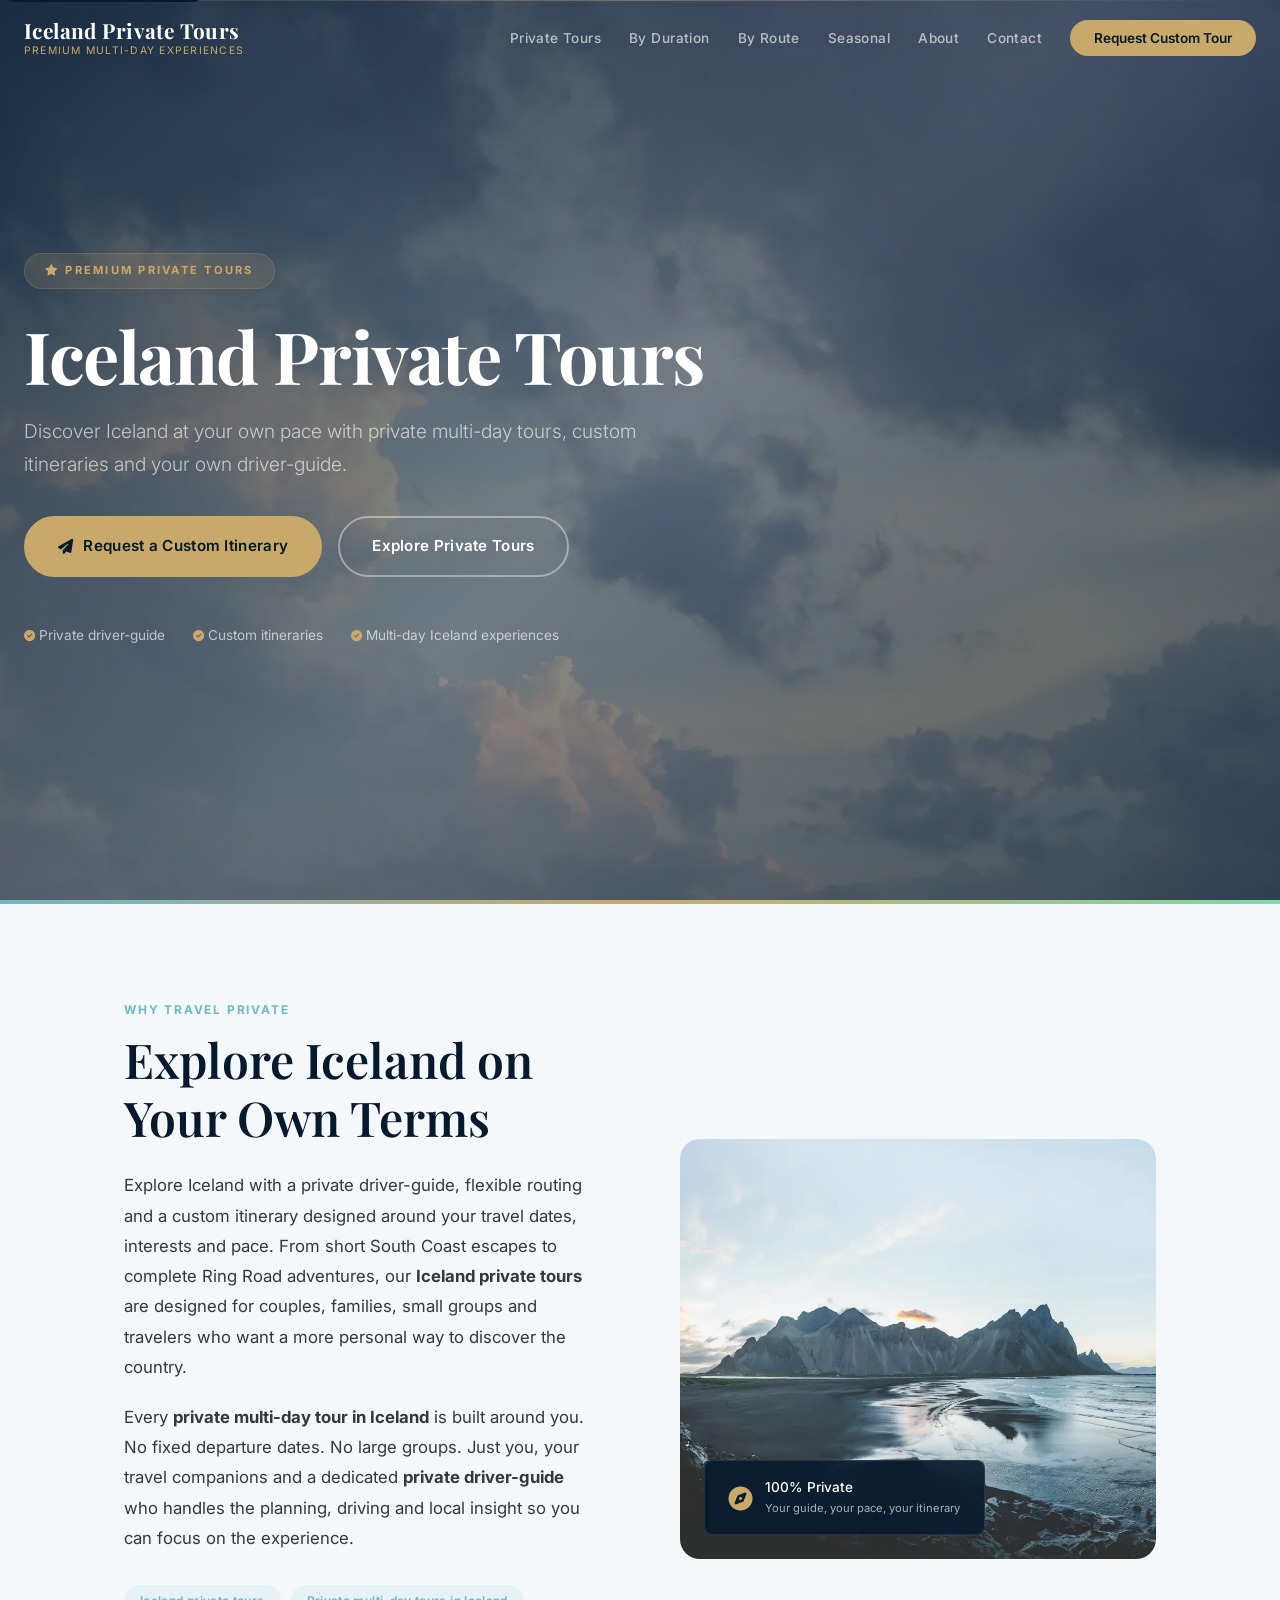
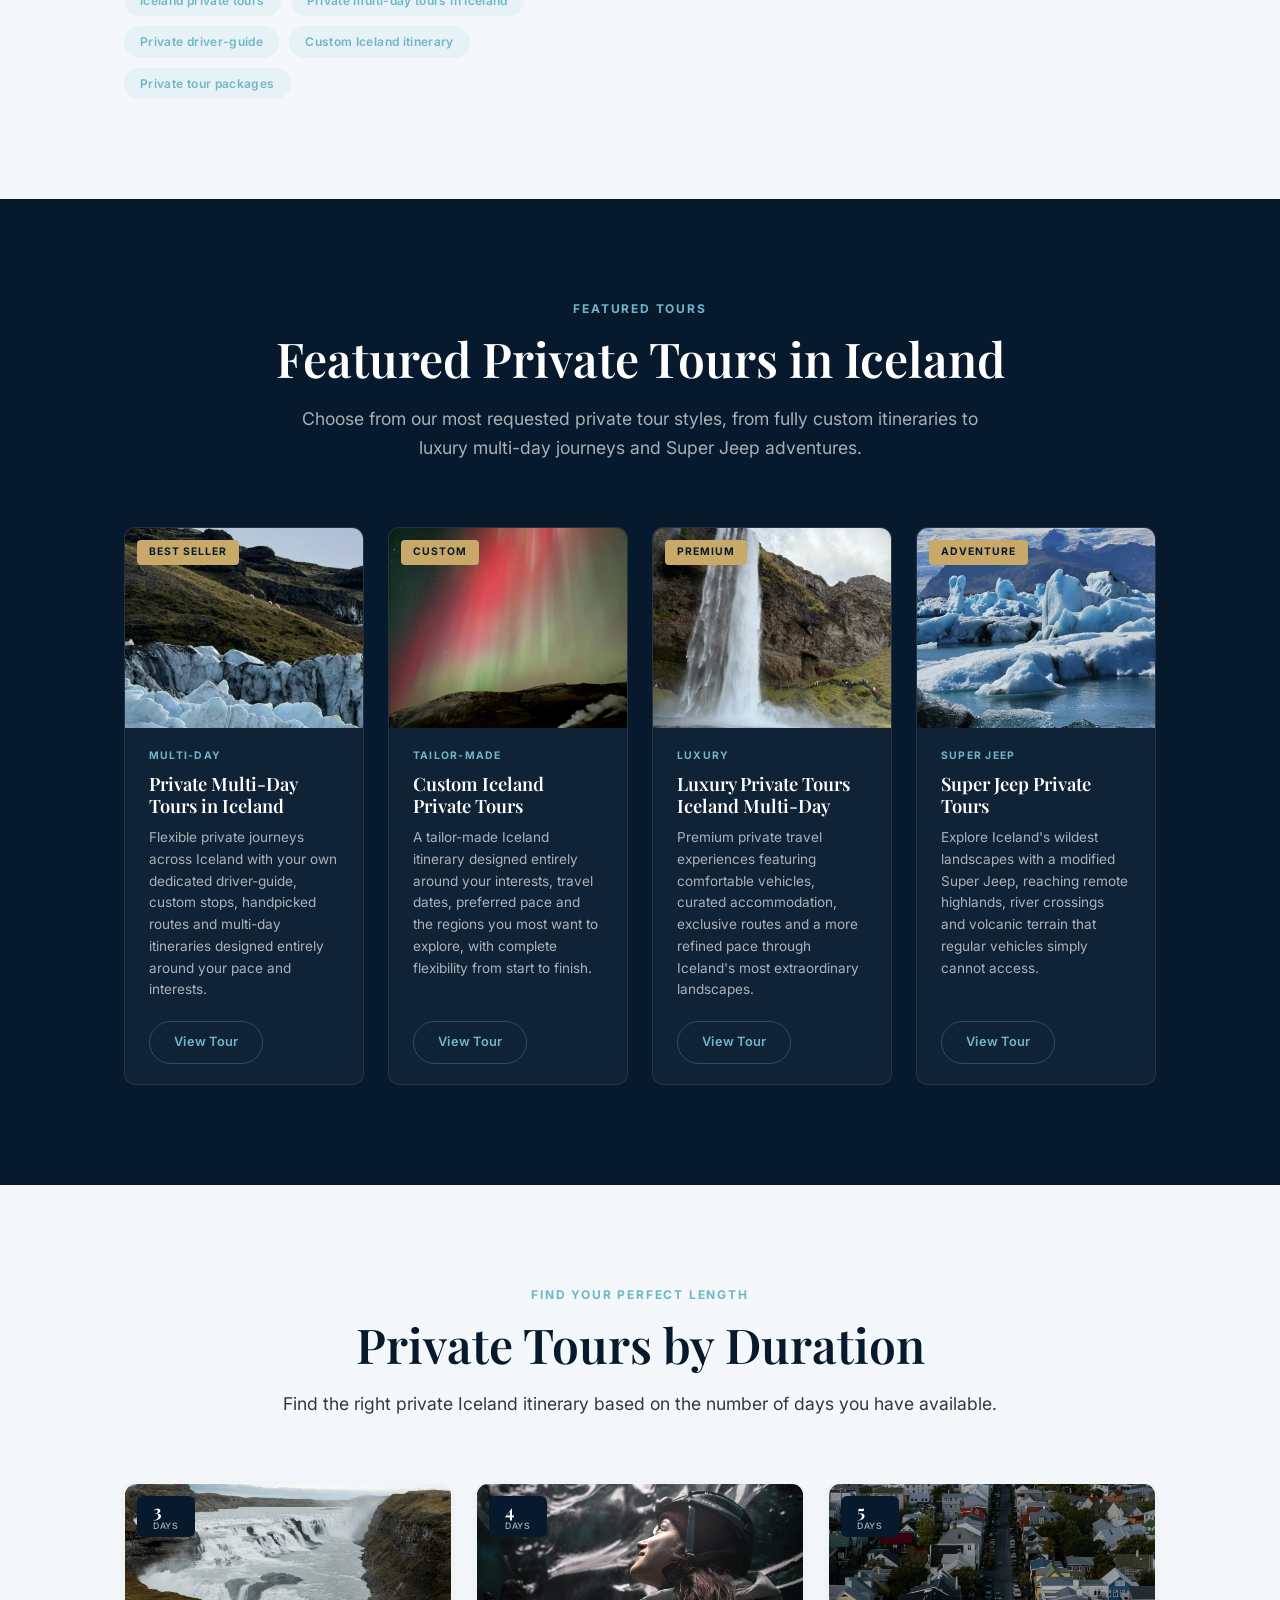
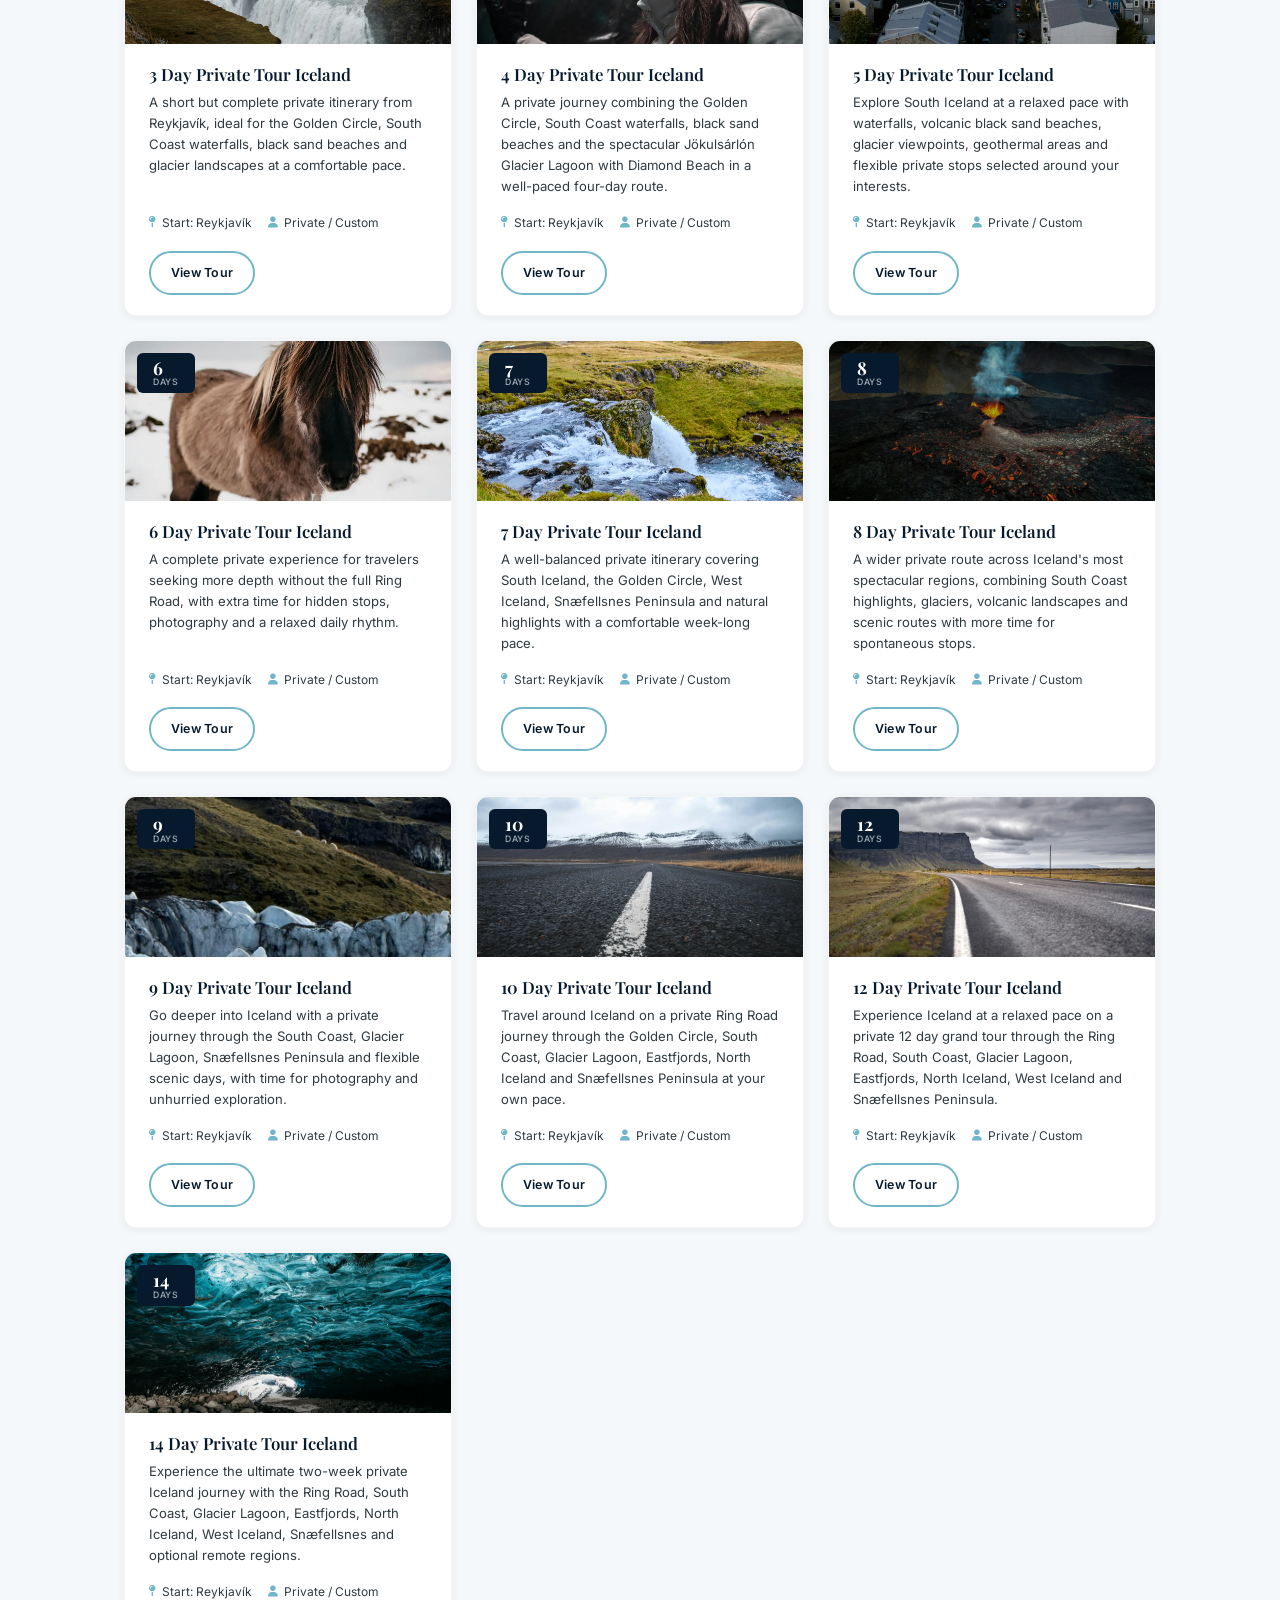
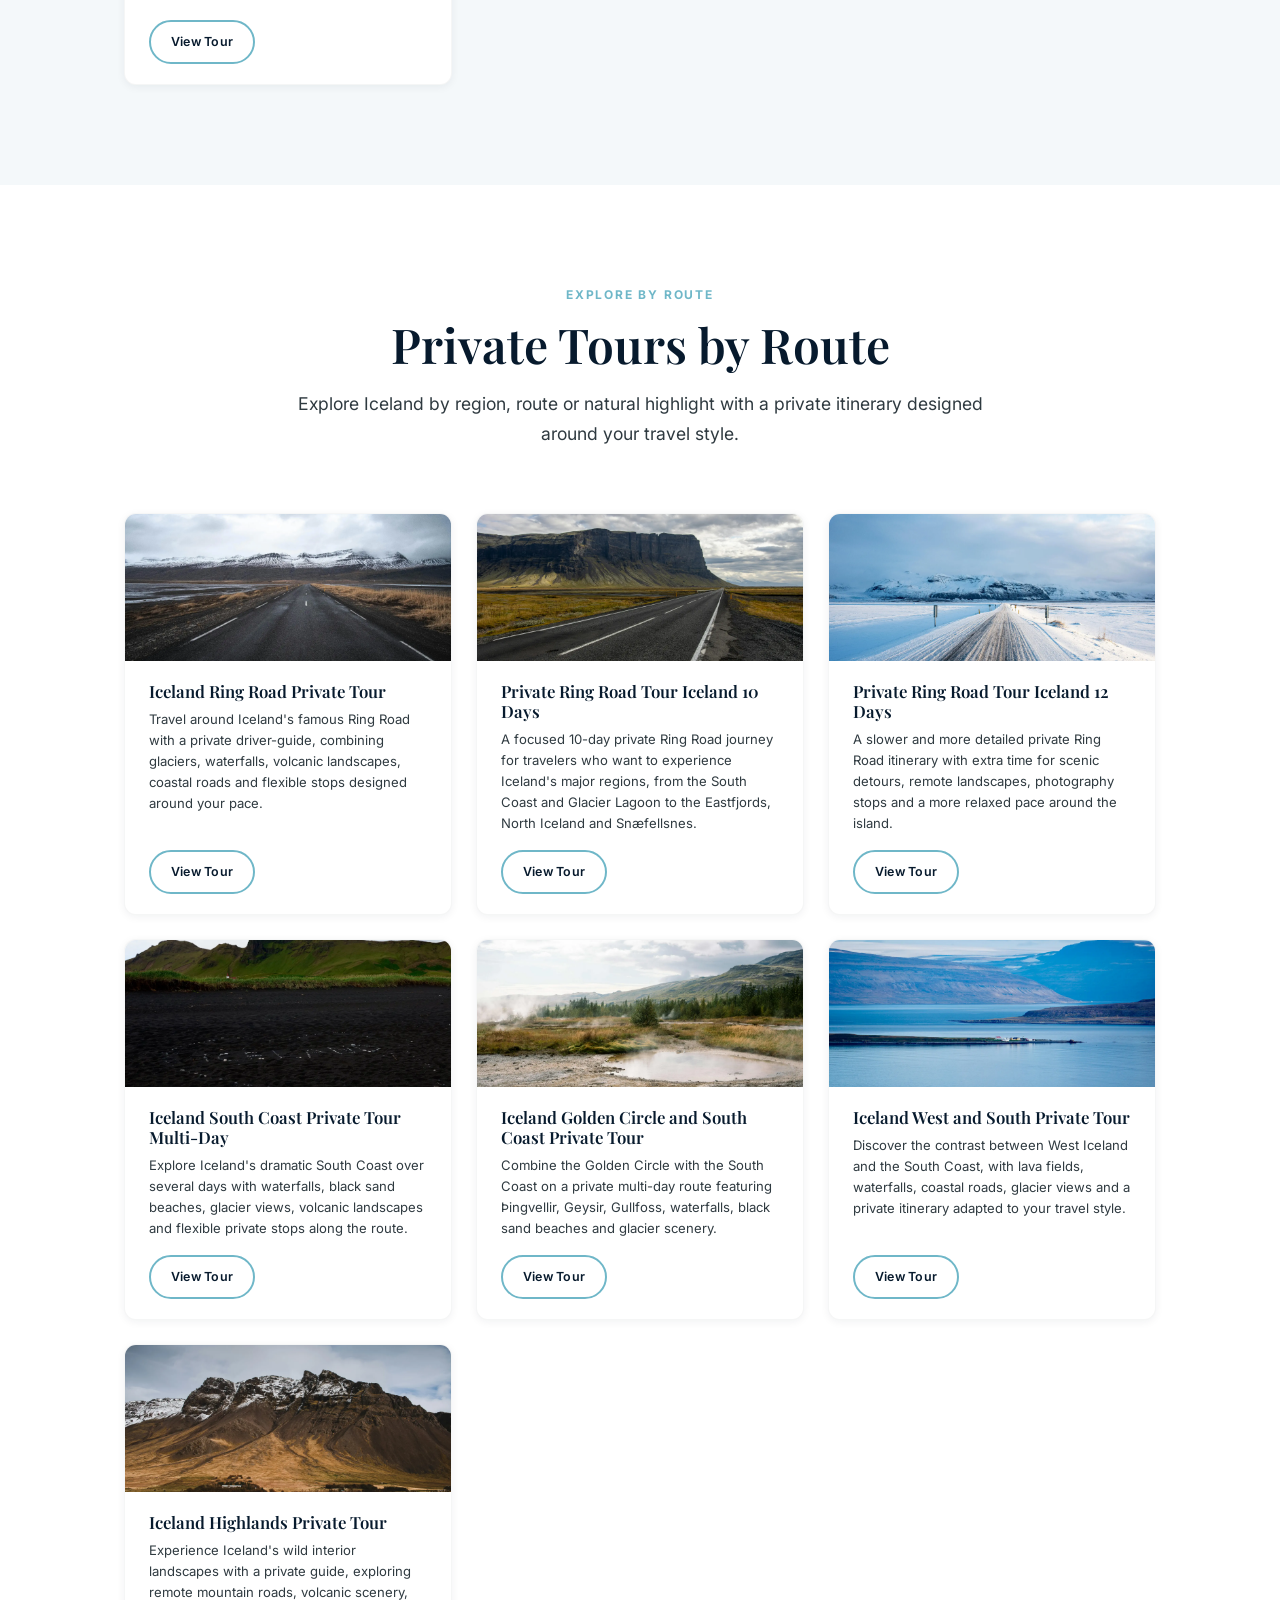
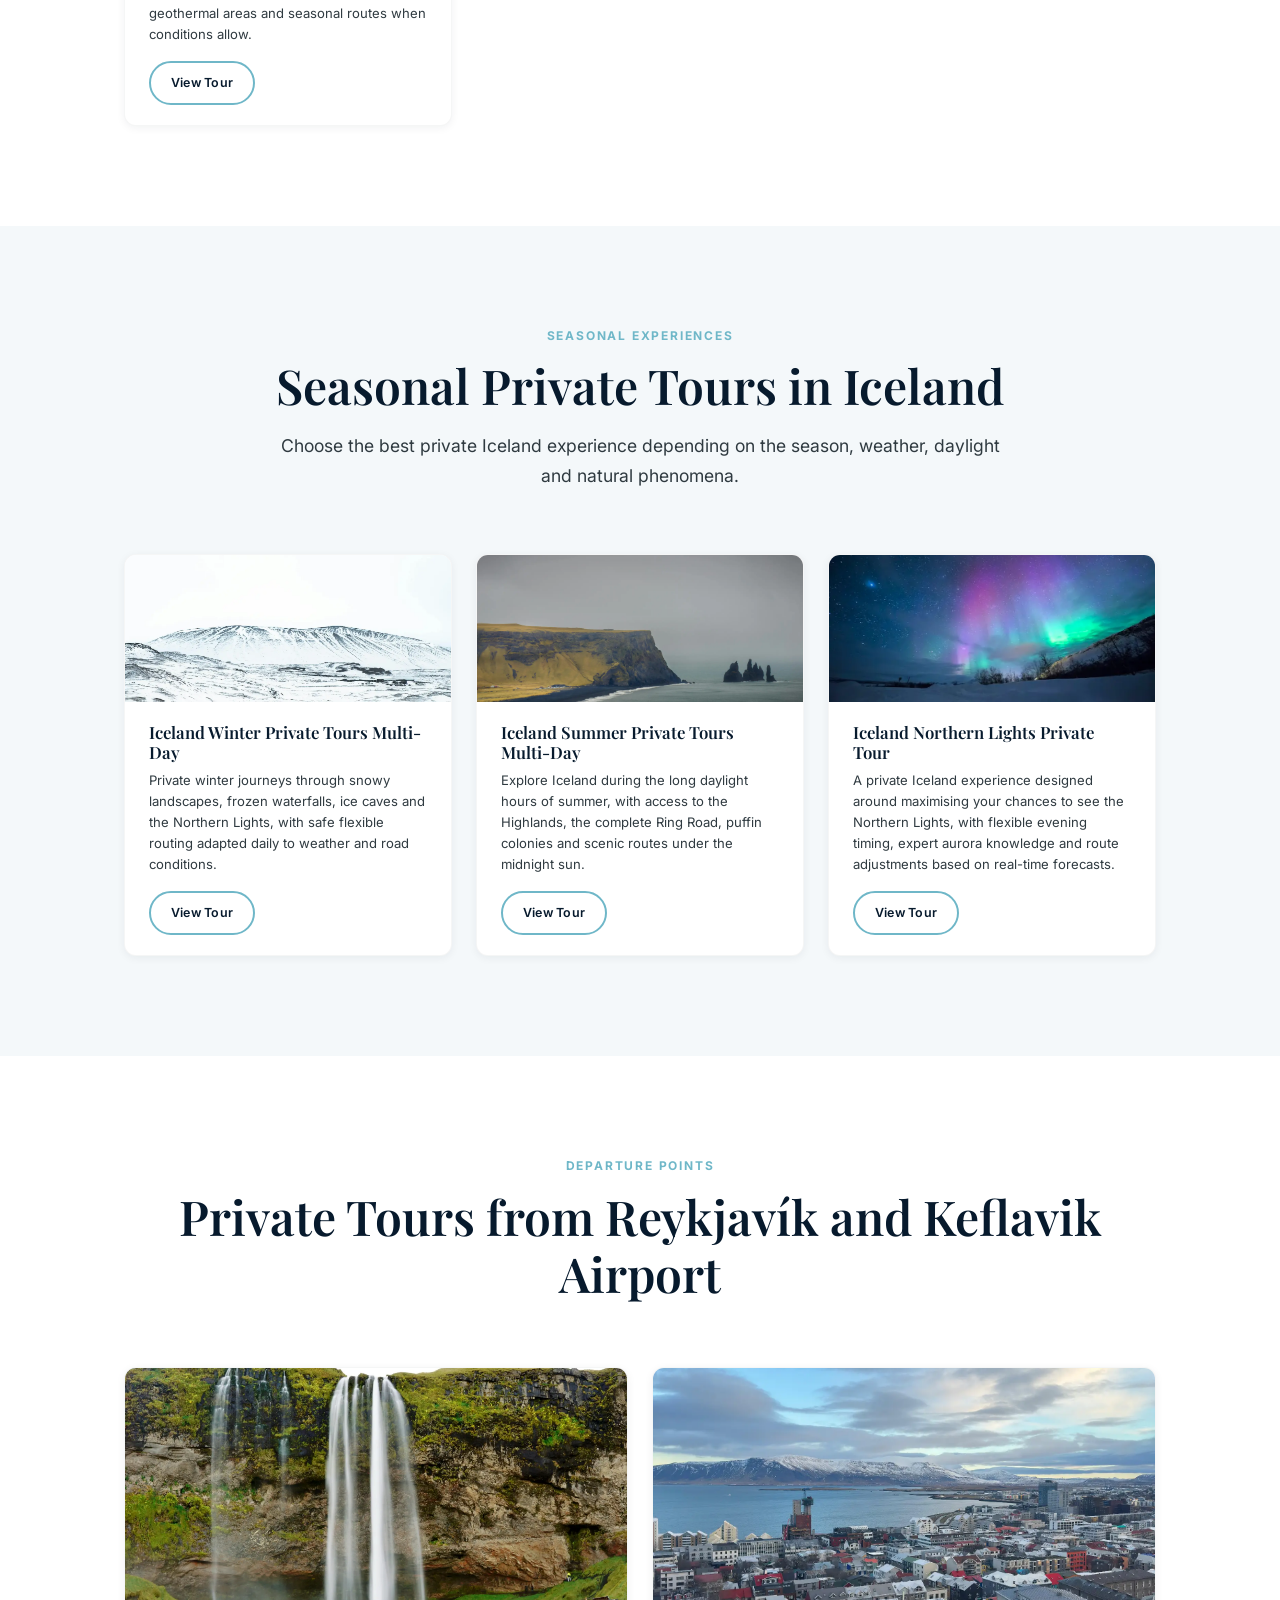
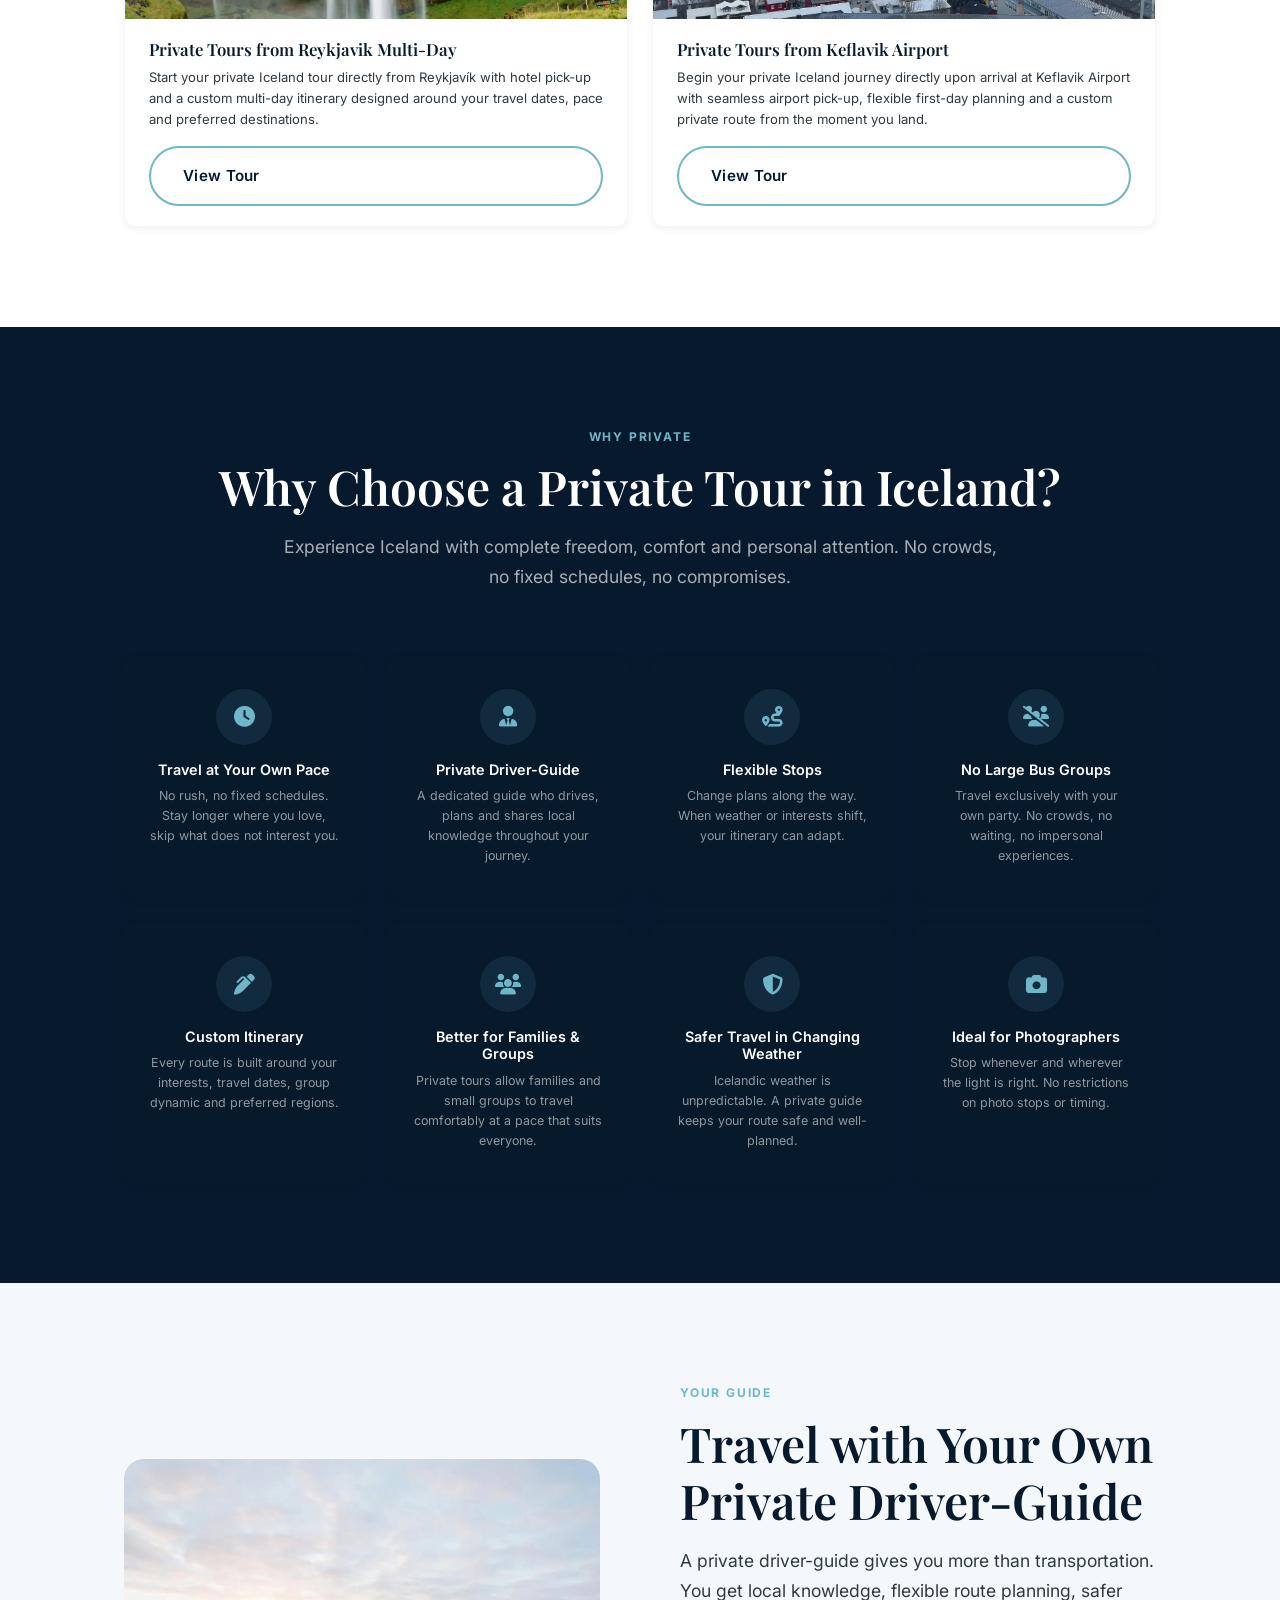
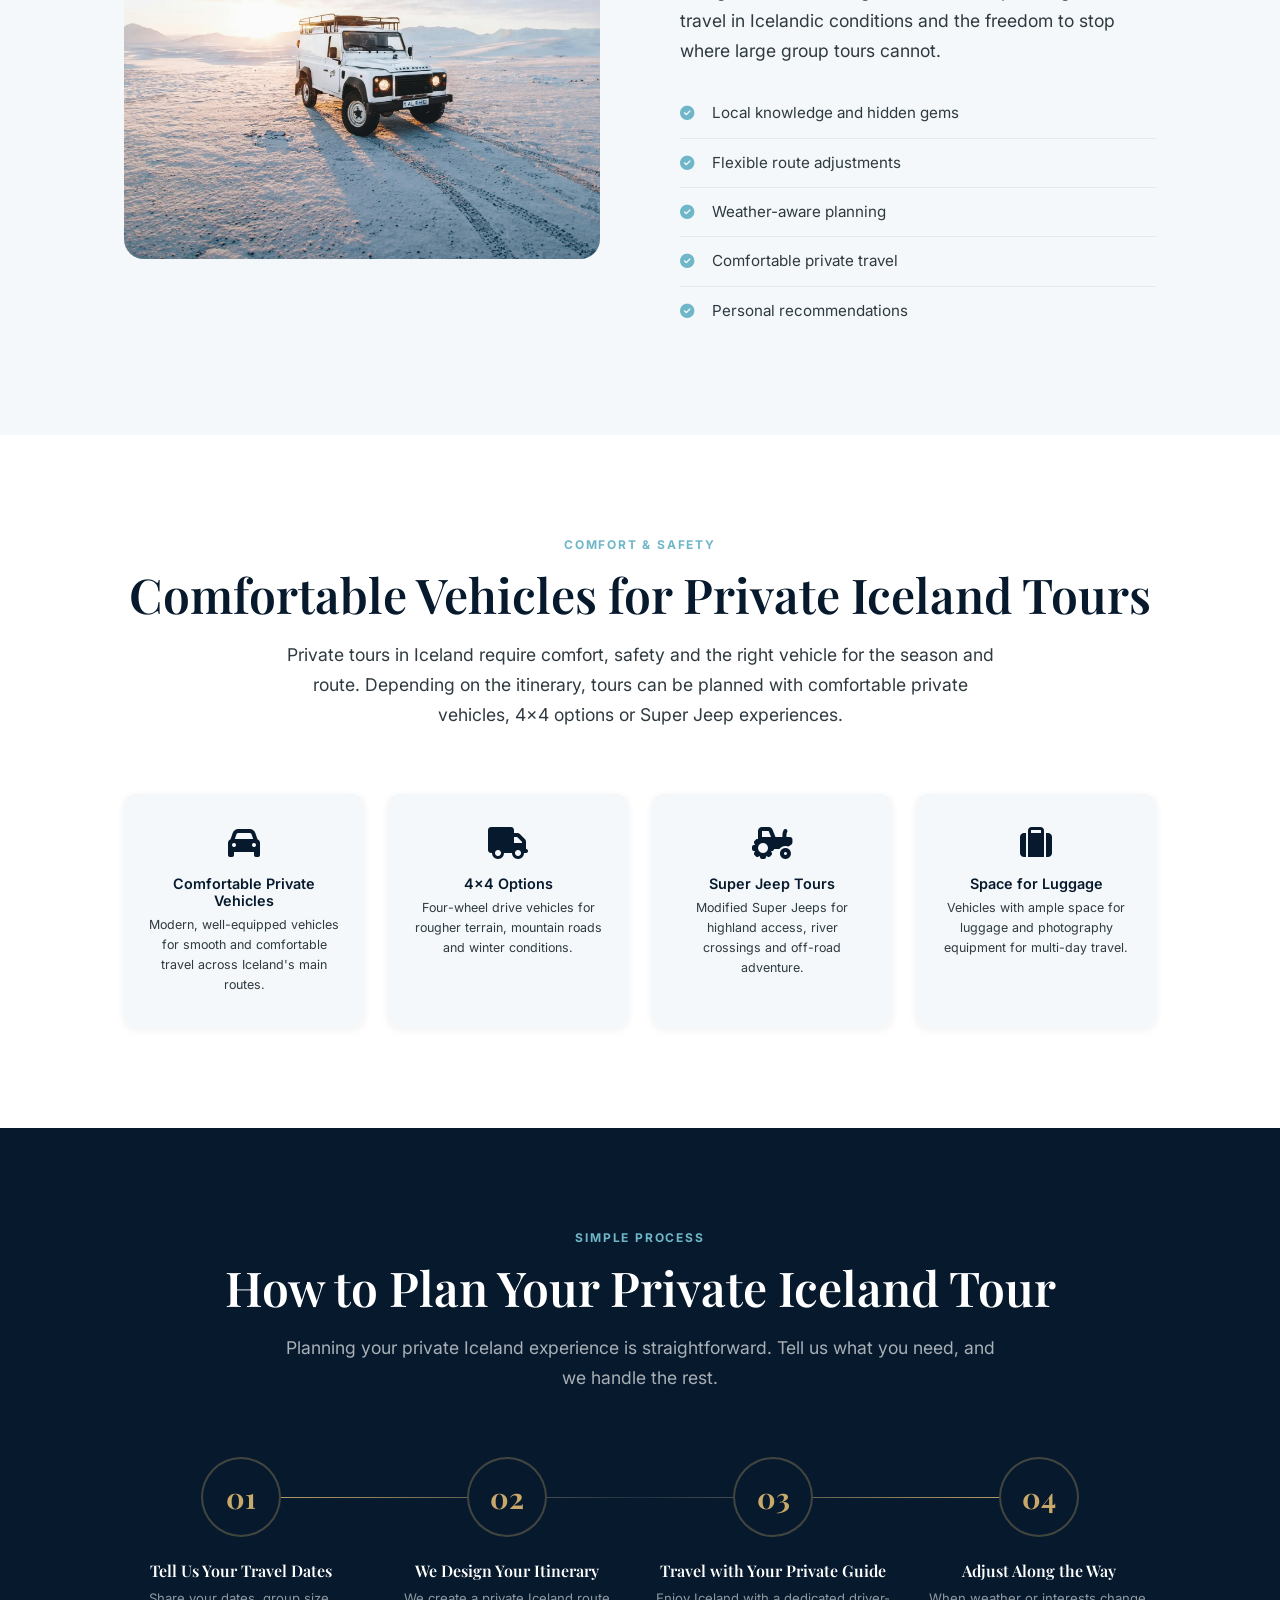
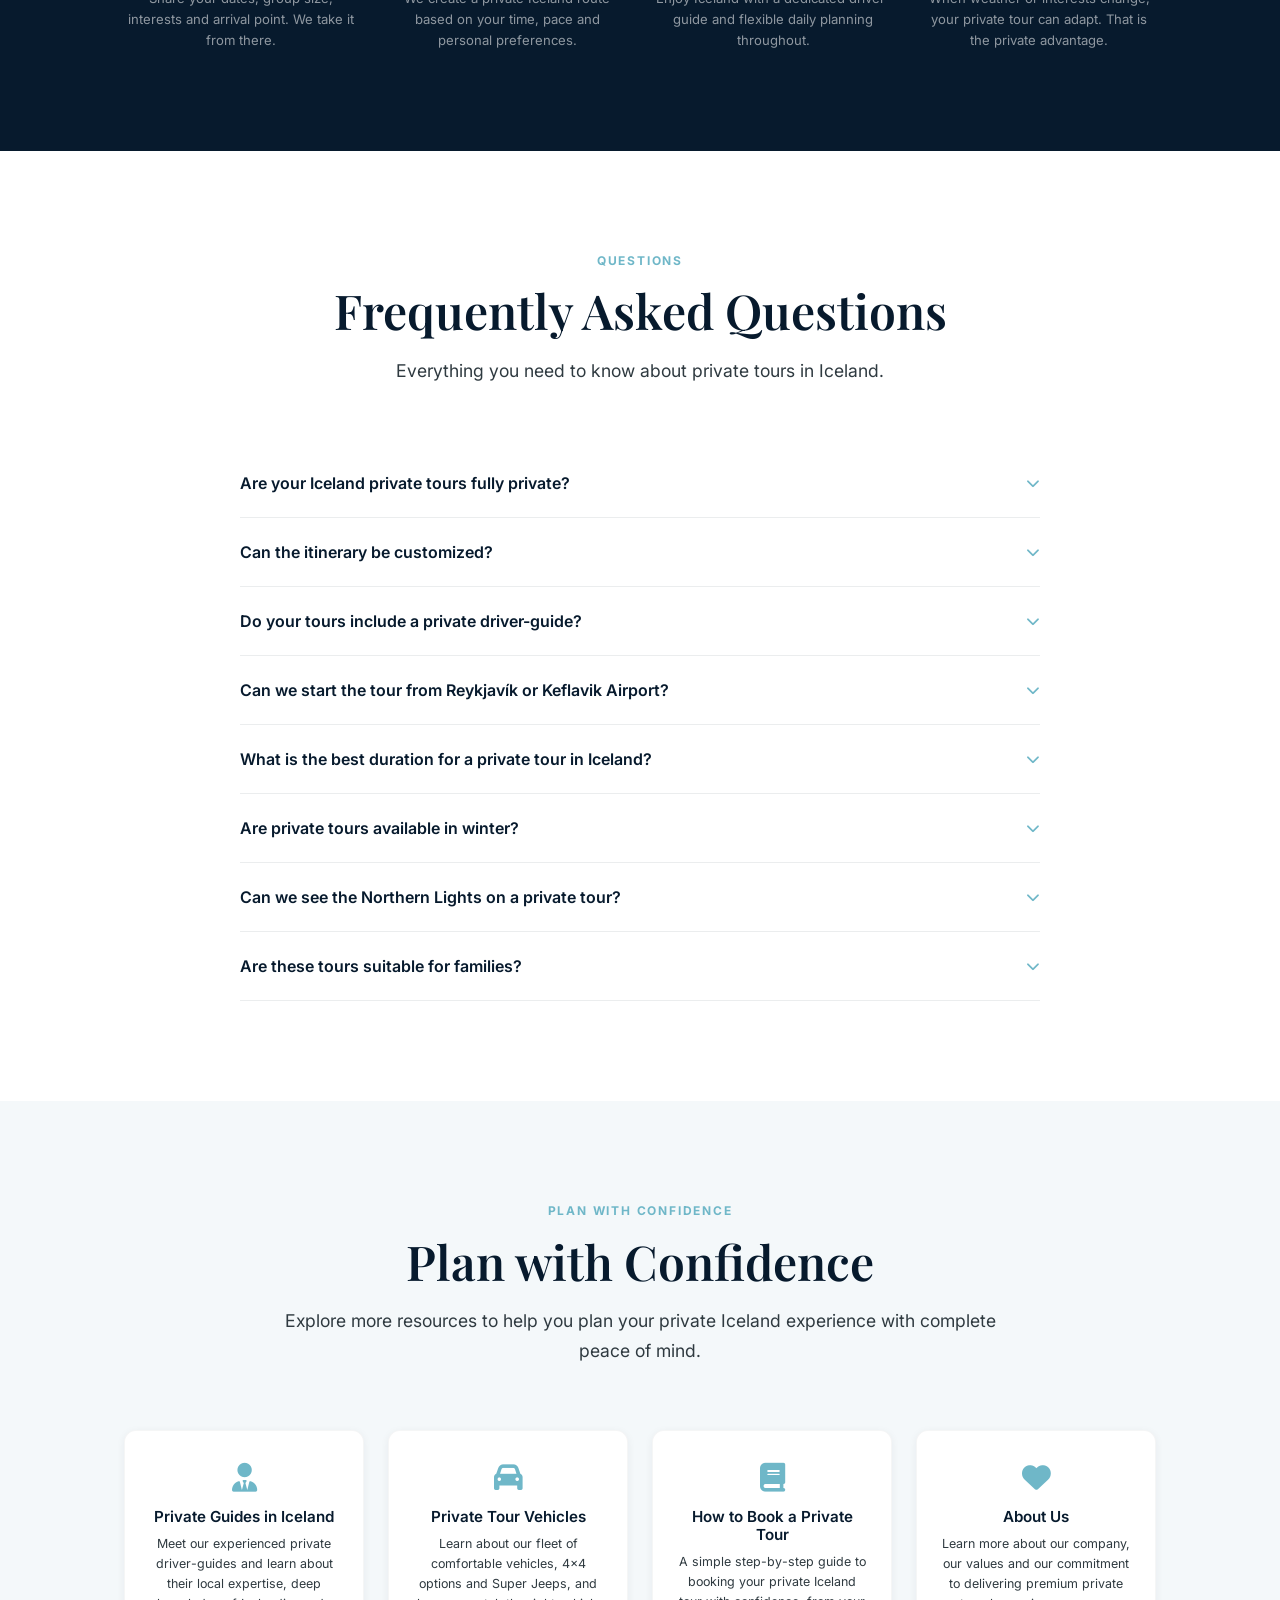
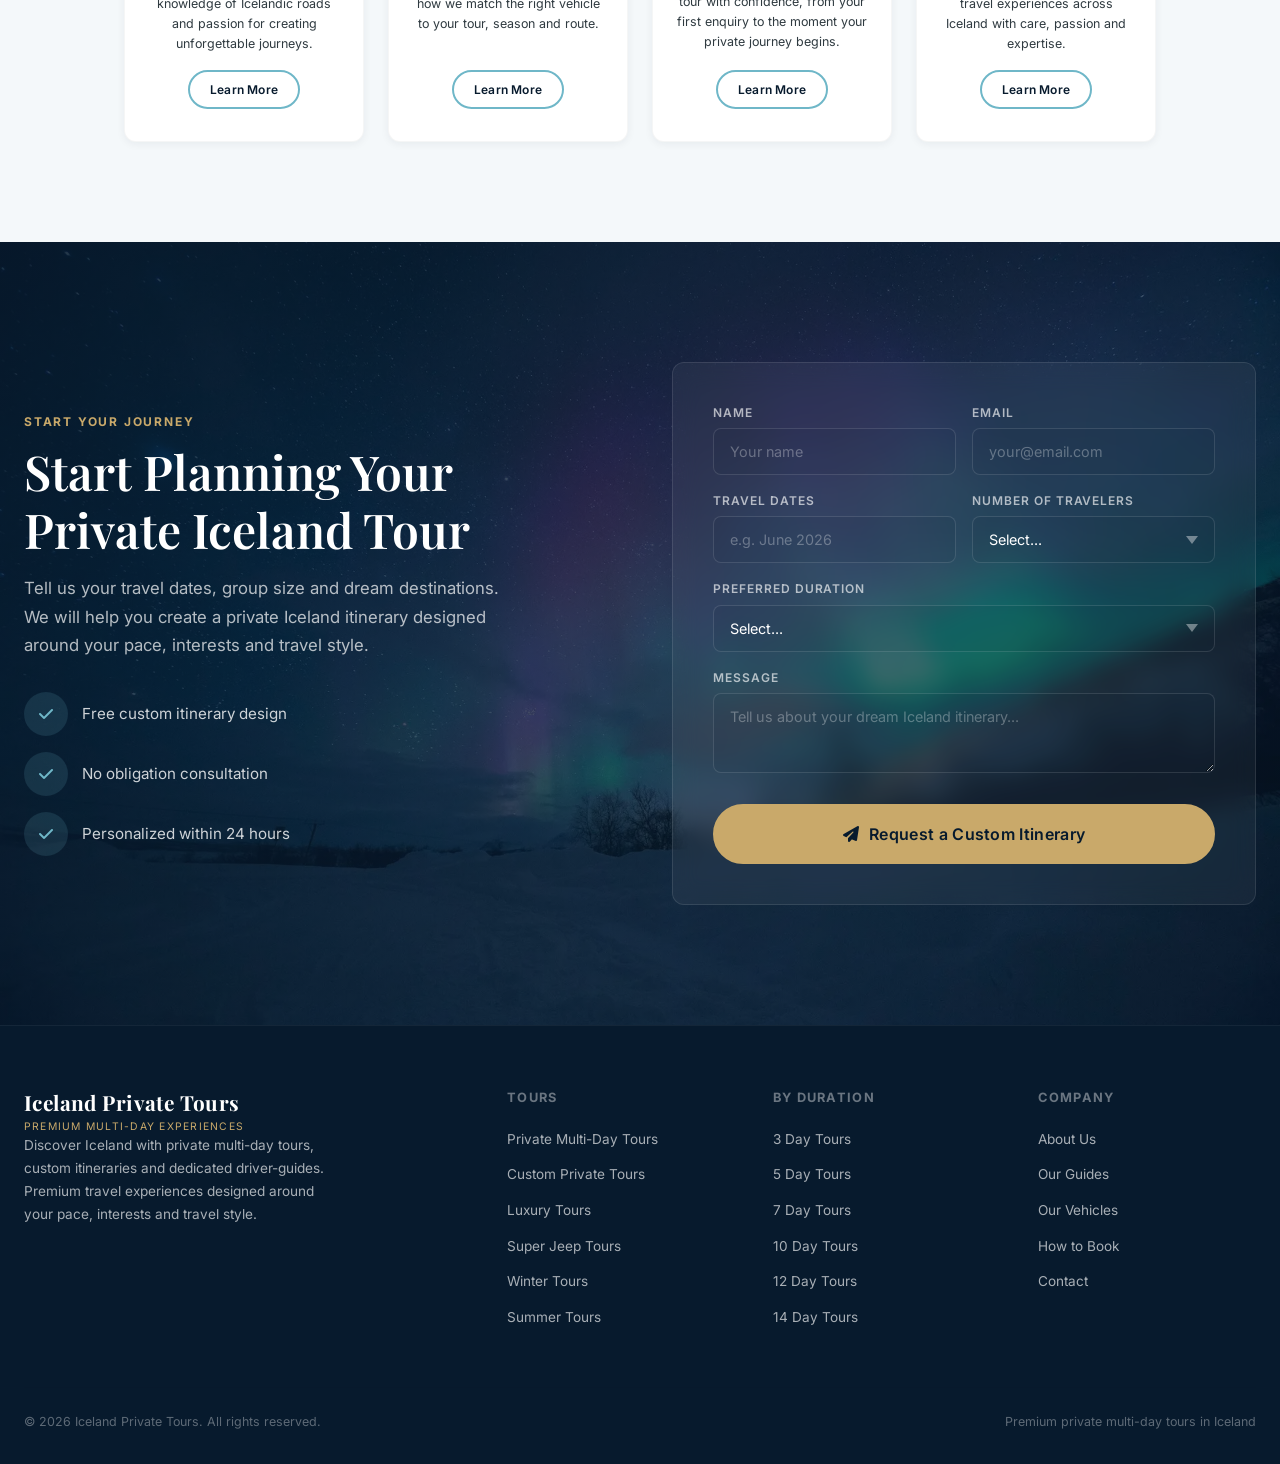
==== commit cb917e4e: "Optimizacion de css principal" ====
--- a/index.html
+++ b/index.html
@@ -118,7 +118,7 @@
               adventures.
             </p>
           </header>
-          <ul class="featured-grid">
+          <ul class="grid four-column-grid">
             <li>
               <article class="tour-card">
                 <figure class="tour-card-image">
@@ -209,7 +209,7 @@
               days you have available.
             </p>
           </header>
-          <ul class="card_grid">
+          <ul class="grid three-column-grid">
             <li>
               <article class="card duration-card">
                 <figure class="card-image card-media">
@@ -447,7 +447,7 @@
               private itinerary designed around your travel style.
             </p>
           </header>
-          <ul class="card_grid">
+          <ul class="grid three-column-grid">
             <li>
               <article class="card route-card">
                 <figure class="card-media">
@@ -577,7 +577,7 @@
               season, weather, daylight and natural phenomena.
             </p>
           </header>
-          <ul class="card_grid">
+          <ul class="grid three-column-grid">
             <li>
               <article class="card seasonal-card">
                 <figure class="card-media">
@@ -639,7 +639,7 @@
             <span class="section-label">Departure Points</span>
             <h2 class="section-title" id="location-title"> Private Tours from Reykjavík and Keflavik Airport </h2>
           </header>
-          <ul class="location-grid">
+          <ul class="grid two-column-grid">
             <li>
               <article class="card location-card">
                 <figure class="location-card-image card-media">
@@ -685,43 +685,43 @@
             <h2 class="section-title" id="why-choose-title"> Why Choose a Private Tour in Iceland? </h2>
             <p class="section-subtitle"> Experience Iceland with complete freedom, comfort and personal attention. No crowds, no fixed schedules, no compromises. </p>
           </header>
-          <ul class="benefits-grid">
-            <li class="benefit-card">
+          <ul class="grid four-column-grid">
+            <li class="card benefit-card">
               <div class="benefit-icon"> <i class="fas fa-clock" aria-hidden="true"></i> </div>
               <h3>Travel at Your Own Pace</h3>
               <p> No rush, no fixed schedules. Stay longer where you love, skip what does not interest you. </p>
             </li>
-            <li class="benefit-card">
+            <li class="card benefit-card">
               <div class="benefit-icon"> <i class="fas fa-user-tie" aria-hidden="true"></i> </div>
               <h3>Private Driver-Guide</h3>
               <p> A dedicated guide who drives, plans and shares local knowledge throughout your journey. </p>
             </li>
-            <li class="benefit-card">
+            <li class="card benefit-card">
               <div class="benefit-icon"> <i class="fas fa-route" aria-hidden="true"></i> </div>
               <h3>Flexible Stops</h3>
               <p> Change plans along the way. When weather or interests shift, your itinerary can adapt. </p>
             </li>
-            <li class="benefit-card">
+            <li class="card benefit-card">
               <div class="benefit-icon"> <i class="fas fa-users-slash" aria-hidden="true"></i> </div>
               <h3>No Large Bus Groups</h3>
               <p> Travel exclusively with your own party. No crowds, no waiting, no impersonal experiences. </p>
             </li>
-            <li class="benefit-card">
+            <li class="card benefit-card">
               <div class="benefit-icon"> <i class="fas fa-pen-alt" aria-hidden="true"></i> </div>
               <h3>Custom Itinerary</h3>
               <p> Every route is built around your interests, travel dates, group dynamic and preferred regions. </p>
             </li>
-            <li class="benefit-card">
+            <li class="card benefit-card">
               <div class="benefit-icon"> <i class="fas fa-users" aria-hidden="true"></i> </div>
               <h3>Better for Families & Groups</h3>
               <p> Private tours allow families and small groups to travel comfortably at a pace that suits everyone. </p>
             </li>
-            <li class="benefit-card">
+            <li class="card benefit-card">
               <div class="benefit-icon"> <i class="fas fa-shield-alt" aria-hidden="true"></i> </div>
               <h3>Safer Travel in Changing Weather</h3>
               <p> Icelandic weather is unpredictable. A private guide keeps your route safe and well-planned. </p>
             </li>
-            <li class="benefit-card">
+            <li class="card benefit-card">
               <div class="benefit-icon"> <i class="fas fa-camera" aria-hidden="true"></i> </div>
               <h3>Ideal for Photographers</h3>
               <p> Stop whenever and wherever the light is right. No restrictions on photo stops or timing. </p>
@@ -771,23 +771,23 @@
               options or Super Jeep experiences.
             </p>
           </header>
-          <ul class="vehicles-grid">
-            <li class="vehicle-card">
+          <ul class="grid four-column-grid">
+            <li class="card vehicle-card">
               <i class="fas fa-car" aria-hidden="true"></i>
               <h3>Comfortable Private Vehicles</h3>
               <p> Modern, well-equipped vehicles for smooth and comfortable travel across Iceland's main routes. </p>
             </li>
-            <li class="vehicle-card">
+            <li class="card vehicle-card">
               <i class="fas fa-truck" aria-hidden="true"></i>
               <h3>4x4 Options</h3>
               <p> Four-wheel drive vehicles for rougher terrain, mountain roads and winter conditions. </p>
             </li>
-            <li class="vehicle-card">
+            <li class="card vehicle-card">
               <i class="fas fa-tractor" aria-hidden="true"></i>
               <h3>Super Jeep Tours</h3>
               <p> Modified Super Jeeps for highland access, river crossings and off-road adventure. </p>
             </li>
-            <li class="vehicle-card">
+            <li class="card vehicle-card">
               <i class="fas fa-suitcase" aria-hidden="true"></i>
               <h3>Space for Luggage</h3>
               <p> Vehicles with ample space for luggage and photography equipment for multi-day travel. </p>
@@ -980,8 +980,8 @@
               experience with complete peace of mind.
             </p>
           </header>
-          <ul class="trust-grid">
-            <li class="trust-card">
+          <ul class="grid four-column-grid">
+            <li class="card trust-card">
               <i class="fas fa-user-tie" aria-hidden="true"></i>
               <h3>Private Guides in Iceland</h3>
               <p>
@@ -991,7 +991,7 @@
               </p>
               <a href="#contact" class="btn btn-outline">Learn More</a>
             </li>
-            <li class="trust-card">
+            <li class="card trust-card">
               <i class="fas fa-car" aria-hidden="true"></i>
               <h3>Private Tour Vehicles</h3>
               <p>
@@ -1001,7 +1001,7 @@
               </p>
               <a href="#contact" class="btn btn-outline">Learn More</a>
             </li>
-            <li class="trust-card">
+            <li class="card trust-card">
               <i class="fas fa-book" aria-hidden="true"></i>
               <h3>How to Book a Private Tour</h3>
               <p>
@@ -1011,7 +1011,7 @@
               </p>
               <a href="#contact" class="btn btn-outline">Learn More</a>
             </li>
-            <li class="trust-card">
+            <li class="card trust-card">
               <i class="fas fa-heart" aria-hidden="true"></i>
               <h3>About Us</h3>
               <p>
--- a/assets/css/style.css
+++ b/assets/css/style.css
@@ -15,10 +15,7 @@
 ======================================================*/
 
 :root {
-  /* ==========================================================================
-     COLORS
-     ========================================================================== */
-
+  /* COLORS */
   --navy: #071A2D;
   --ice: #F4F8FA;
   --glacier: #6FB7C8;
@@ -27,54 +24,36 @@
   --aurora: #7FD8A8;
   --white: #FFFFFF;
 
-  /* ==========================================================================
-     RGB COLORS
-     ========================================================================== */
-
+  /* RGB COLORS */
   --navy-rgb: 7, 26, 45;
   --glacier-rgb: 111, 183, 200;
   --gold-rgb: 201, 169, 106;
   --white-rgb: 255, 255, 255;
 
-  /* ==========================================================================
-     SEMANTIC COLORS
-     ========================================================================== */
-
+  /* SEMANTIC COLORS */
   --navy-light: rgba(var(--navy-rgb), 0.85);
   --gold-light: rgba(var(--gold-rgb), 0.15);
   --glacier-light: rgba(var(--glacier-rgb), 0.10);
 
-  /* ==========================================================================
-     SHADOWS
-     ========================================================================== */
-
+  /* SHADOWS */
   --shadow-sm: 0 2px 8px rgba(var(--navy-rgb), 0.06);
   --shadow-md: 0 8px 32px rgba(var(--navy-rgb), 0.10);
   --shadow-lg: 0 16px 48px rgba(var(--navy-rgb), 0.15);
 
-  /* ==========================================================================
-     BORDER RADIUS
-     ========================================================================== */
-
+  /* BORDER RADIUS */
   --radius-sm: 8px;
   --radius-md: 12px;
   --radius-lg: 20px;
 
-  /* ==========================================================================
-     TRANSITIONS
-     ========================================================================== */
-
+  /* TRANSITIONS */
   --transition: all 0.3s cubic-bezier(0.4, 0, 0.2, 1);
 
-  /* ==========================================================================
-     PAGE-SPECIFIC BACKGROUND IMAGES
-     ========================================================================== */
-
+  /* PAGE-SPECIFIC BACKGROUND IMAGES */
   --hero-bg-image-3-day: url('../images/3-day-golden-circle-private-tour.webp');
 }
 
 /*======================================================
-  UTILITIES
+  BASE
 ======================================================*/
 
 html {
@@ -114,7 +93,9 @@
   transition: var(--transition);
 }
 
-/* ========== UTILITY CLASSES ========== */
+/*======================================================
+  LAYOUT
+======================================================*/
 
 .container {
   max-width: 1280px;
@@ -125,6 +106,55 @@
 .section {
   padding: 100px;
 }
+
+.section-header {
+  text-align: center;
+  margin-bottom: 64px;
+}
+
+.section-header .section-subtitle {
+  margin: 0 auto;
+}
+
+.section-dark {
+  background: var(--navy);
+}
+
+.section-dark .section-title {
+  color: var(--white);
+}
+
+.section-dark .section-subtitle {
+  color: rgba(var(--white-rgb), 0.65);
+}
+
+.section-white {
+  background: var(--white);
+}
+
+/* Grids Structuring */
+.grid {
+  display: grid;
+  gap: 24px;
+  margin: 0;
+  padding: 0;
+  list-style: none;
+}
+
+.two-column-grid { grid-template-columns: repeat(2, 1fr); }
+.three-column-grid { grid-template-columns: repeat(3, 1fr); }
+.four-column-grid { grid-template-columns: repeat(4, 1fr); }
+
+/* Force equal height for cards inside these grids */
+.four-column-grid > li > article,
+.three-column-grid > li > article,
+.two-column-grid > li > article {
+  height: 100%;
+}
+
+/*======================================================
+  COMPONENTS
+======================================================*/
 
 .section-label {
   font-family: 'Inter', sans-serif;
@@ -151,36 +181,11 @@
   font-weight: 400;
 }
 
-.section-header {
-  text-align: center;
-  margin-bottom: 64px;
-}
-
-.section-header .section-subtitle {
-  margin: 0 auto;
-}
-
-.section-dark {
-  background: var(--navy);
-}
-
-.section-dark .section-title {
-  color: var(--white);
-}
-
-.section-dark .section-subtitle {
-  color: rgba(var(--white-rgb), .65);
-}
-
-.section-white {
-  background: var(--white);
-}
-
 .text_gold {
   color: var(--gold);
 }
 
-
+/* Cards */
 .card {
   background: var(--white);
   border-radius: var(--radius-md);
@@ -189,32 +194,23 @@
   flex-direction: column;
   transition: var(--transition);
   box-shadow: var(--shadow-sm);
-  border: 1px solid rgba(var(--navy-rgb), .04);
+  border: 1px solid rgba(var(--navy-rgb), 0.04);
 }
 
 .card:hover {
   transform: translateY(-4px);
   box-shadow: var(--shadow-md);
-  border-color: rgba(var(--glacier-rgb), .18);
-}
-
-.card_grid{
-  list-style: none;
-  margin: 0;
-  padding: 0;
-  display: grid;
-  grid-template-columns: repeat(3, 1fr);
-  gap: 24px;
-}
-
-.card-media img{
-    width:100%;
-    height:100%;
-    display:block;
-    object-fit:cover;
-}
-
-.card-image{
+  border-color: rgba(var(--glacier-rgb), 0.18);
+}
+
+.card-media img {
+  width: 100%;
+  height: 100%;
+  display: block;
+  object-fit: cover;
+}
+
+.card-image {
   height: 160px;
   position: relative;
   overflow: hidden;
@@ -240,7 +236,18 @@
   margin-bottom: 16px;
   flex: 1;
 }
-/* ========== BUTTONS ========== */
+
+/* Image aspect-ratio classes */
+.img-ratio-6-7 { aspect-ratio: 6 / 7; }
+.img-ratio-2-1 { aspect-ratio: 2 / 1; }
+.img-ratio-5-2 { aspect-ratio: 5 / 2; }
+.img-ratio-20-9 { aspect-ratio: 20 / 9; }
+.img-ratio-6-5 { aspect-ratio: 6 / 5; }
+
+
+/*======================================================
+  BUTTONS
+======================================================*/
 
 .btn {
   display: inline-flex;
@@ -268,18 +275,18 @@
   color: var(--white);
   border-color: var(--white);
   transform: translateY(-2px);
-  box-shadow: 0 8px 24px rgba(201, 169, 106, 0.3);
+  box-shadow: 0 8px 24px rgba(var(--gold-rgb), 0.3);
 }
 
 .btn-secondary {
   background: transparent;
   color: var(--white);
-  border-color: rgba(255, 255, 255, 0.4);
+  border-color: rgba(var(--white-rgb), 0.4);
 }
 
 .btn-secondary:hover {
   border-color: var(--white);
-  background: rgba(255, 255, 255, 0.1);
+  background: rgba(var(--white-rgb), 0.1);
   transform: translateY(-2px);
 }
 
@@ -293,7 +300,7 @@
   background: var(--glacier);
   color: var(--white);
   transform: translateY(-2px);
-  box-shadow: 0 8px 24px rgba(111, 183, 200, 0.3);
+  box-shadow: 0 8px 24px rgba(var(--glacier-rgb), 0.3);
 }
 
 .btn-gold-outline {
@@ -319,7 +326,9 @@
   transform: translateY(-2px);
 }
 
-/* ========== HEADER ========== */
+/*======================================================
+  HEADER
+======================================================*/
 
 .header {
   position: fixed;
@@ -429,7 +438,9 @@
   padding: 4px;
 }
 
-/* ========== HERO ========== */
+/*======================================================
+  HERO
+======================================================*/
 
 .hero {
   position: relative;
@@ -454,14 +465,14 @@
 .hero-overlay {
   position: absolute;
   inset: 0;
-  background: linear-gradient(135deg, rgba(7, 26, 45, 0.82) 0%, rgba(7, 26, 45, 0.45) 50%, rgba(7, 26, 45, 0.7) 100%);
+  background: linear-gradient(135deg, rgba(var(--navy-rgb), 0.82) 0%, rgba(var(--navy-rgb), 0.45) 50%, rgba(var(--navy-rgb), 0.7) 100%);
 }
 
 .hero-pattern {
   position: absolute;
   inset: 0;
-  background-image: radial-gradient(circle at 20% 50%, rgba(111, 183, 200, 0.08) 0%, transparent 50%),
-    radial-gradient(circle at 80% 20%, rgba(201, 169, 106, 0.05) 0%, transparent 50%);
+  background-image: radial-gradient(circle at 20% 50%, rgba(var(--glacier-rgb), 0.08) 0%, transparent 50%),
+    radial-gradient(circle at 80% 20%, rgba(var(--gold-rgb), 0.05) 0%, transparent 50%);
 }
 
 .hero .container {
@@ -481,11 +492,11 @@
   text-transform: uppercase;
   letter-spacing: 0.2em;
   color: var(--gold);
-  background: rgba(201, 169, 106, 0.15);
+  background: rgba(var(--gold-rgb), 0.15);
   padding: 8px 20px;
   border-radius: 50px;
   margin-bottom: 28px;
-  border: 1px solid rgba(201, 169, 106, 0.2);
+  border: 1px solid rgba(var(--gold-rgb), 0.2);
 }
 
 .hero h1 {
@@ -520,6 +531,9 @@
   font-size: 0.85rem;
   color: rgba(var(--white-rgb), 0.65);
   font-weight: 400;
+  list-style: none;
+  margin: 0;
+  padding: 0;
 }
 
 .hero-trust i {
@@ -527,7 +541,9 @@
   font-size: 0.7rem;
 }
 
-/* ========== INTRO ========== */
+/*======================================================
+  INTRO
+======================================================*/
 
 .intro {
   background: var(--ice);
@@ -569,27 +585,6 @@
   margin-top: 32px;
   padding: 0;
   list-style: none;
-}
-
-/* Image aspect-ratio classes (replace inline width/height attributes) */
-.img-ratio-6-7 {
-  aspect-ratio: 6 / 7;
-}
-
-.img-ratio-2-1 {
-  aspect-ratio: 2 / 1;
-}
-
-.img-ratio-5-2 {
-  aspect-ratio: 5 / 2;
-}
-
-.img-ratio-20-9 {
-  aspect-ratio: 20 / 9;
-}
-
-.img-ratio-6-5 {
-  aspect-ratio: 6 / 5;
 }
 
 .intro-keyword {
@@ -636,11 +631,11 @@
   display: flex;
   align-items: center;
   gap: 12px;
-  background: rgba(7, 26, 45, 0.9);
+  background: rgba(var(--navy-rgb), 0.9);
   backdrop-filter: blur(12px);
   padding: 16px 24px;
   border-radius: var(--radius-sm);
-  border: 1px solid rgba(255, 255, 255, 0.1);
+  border: 1px solid rgba(var(--white-rgb), 0.1);
 }
 
 .intro-badge i {
@@ -662,7 +657,9 @@
   margin-top: 2px;
 }
 
-/* ========== FEATURED TOURS ========== */
+/*======================================================
+  FEATURED TOURS
+======================================================*/
 
 .featured::before {
   content: '';
@@ -671,30 +668,12 @@
   left: 0;
   right: 0;
   height: 1px;
-  background: linear-gradient(90deg, transparent, rgba(201, 169, 106, 0.4), transparent);
-}
-
-.featured .section-title,
-.featured .section-subtitle {
-  color: var(--white);
-}
-
-.featured .section-subtitle {
-  color: rgba(var(--white-rgb), 0.65);
-}
-
-.featured-grid {
-  list-style: none;
-  margin: 0;
-  padding: 0;
-  display: grid;
-  grid-template-columns: repeat(4, 1fr);
-  gap: 24px;
+  background: linear-gradient(90deg, transparent, rgba(var(--gold-rgb), 0.4), transparent);
 }
 
 .tour-card {
-  background: rgba(255, 255, 255, 0.04);
-  border: 1px solid rgba(255, 255, 255, 0.08);
+  background: rgba(var(--white-rgb), 0.04);
+  border: 1px solid rgba(var(--white-rgb), 0.08);
   border-radius: var(--radius-md);
   overflow: hidden;
   transition: var(--transition);
@@ -704,8 +683,8 @@
 }
 
 .tour-card:hover {
-  background: rgba(255, 255, 255, 0.08);
-  border-color: rgba(201, 169, 106, 0.3);
+  background: rgba(var(--white-rgb), 0.08);
+  border-color: rgba(var(--gold-rgb), 0.3);
   transform: translateY(-4px);
   box-shadow: 0 16px 48px rgba(0, 0, 0, 0.3);
 }
@@ -767,7 +746,7 @@
   font-size: 0.8rem;
   background: transparent;
   color: var(--glacier);
-  border: 1px solid rgba(111, 183, 200, 0.3);
+  border: 1px solid rgba(var(--glacier-rgb), 0.3);
   border-radius: 50px;
 }
 
@@ -777,7 +756,9 @@
   border-color: var(--glacier);
 }
 
-/* ========== TOURS BY DURATION ========== */
+/*======================================================
+  TOURS BY DURATION & OTHERS
+======================================================*/
 
 .duration-badge {
   position: absolute;
@@ -824,75 +805,34 @@
   font-size: 0.7rem;
 }
 
-.duration-card .btn {
-  align-self: flex-start;
-  padding: 10px 20px;
-  font-size: 0.78rem;
-}
-
-/* ========== ROUTE TOURS ========== */
-
-.route-card .btn {
-  align-self: flex-start;
-  padding: 10px 20px;
-  font-size: 0.78rem;
-}
-
-/* ========== SEASONAL ========== */
-
-.seasonal {
-  background: var(--ice);
-}
-
+.duration-card .btn,
+.route-card .btn,
 .seasonal-card .btn {
   align-self: flex-start;
   padding: 10px 20px;
   font-size: 0.78rem;
 }
 
-/* ========== FROM REYKJAVIK / KEFLAVIK ========== */
-
-.location-grid {
-  list-style: none;
-  margin: 0;
-  padding: 0;
-  display: grid;
-  grid-template-columns: repeat(2, 1fr);
-  gap: 24px;
-}
-
-/* ========== WHY CHOOSE ========== */
-
-.why-choose .section-title,
-.why-choose .section-subtitle {
-  color: var(--white);
-}
-
-.why-choose .section-subtitle {
-  color: rgba(var(--white-rgb), 0.65);
-}
-
-.benefits-grid {
-  list-style: none;
-  margin: 0;
-  padding: 0;
-  display: grid;
-  grid-template-columns: repeat(4, 1fr);
-  gap: 24px;
-}
+.seasonal {
+  background: var(--ice);
+}
+
+/*======================================================
+  BENEFITS / TRUST CARDS
+======================================================*/
 
 .benefit-card {
   background: rgba(var(--navy-rgb), 0.04);
-  border: 1px solid rgba(var(--navy-rgb), 0.06);
-  border-radius: var(--radius-md);
   padding: 32px 24px;
   text-align: center;
+  border-radius: var(--radius-md);
+  border: 1px solid transparent;
   transition: var(--transition);
 }
 
 .benefit-card:hover {
-  background: rgba(255, 255, 255, 0.08);
-  border-color: rgba(201, 169, 106, 0.2);
+  background: rgba(var(--white-rgb), 0.08);
+  border-color: rgba(var(--gold-rgb), 0.2);
   transform: translateY(-4px);
 }
 
@@ -900,7 +840,7 @@
   width: 56px;
   height: 56px;
   margin: 0 auto 16px;
-  background: rgba(111, 183, 200, 0.1);
+  background: rgba(var(--glacier-rgb), 0.1);
   border-radius: 50%;
   display: flex;
   align-items: center;
@@ -911,7 +851,7 @@
 }
 
 .benefit-card:hover .benefit-icon {
-  background: rgba(201, 169, 106, 0.15);
+  background: rgba(var(--gold-rgb), 0.15);
   color: var(--gold);
 }
 
@@ -925,11 +865,50 @@
 
 .benefit-card p {
   font-size: 0.78rem;
-  color: rgba(255, 255, 255, 0.55);
+  color: rgba(var(--white-rgb), 0.55);
   line-height: 1.6;
 }
 
-/* ========== DRIVER GUIDE ========== */
+.trust {
+  background: var(--ice);
+}
+
+.trust-card {
+  padding: 32px 24px;
+  text-align: center;
+  align-items: center;
+}
+
+.trust-card i {
+  font-size: 1.8rem;
+  color: var(--glacier);
+  margin-bottom: 16px;
+}
+
+.trust-card h3 {
+  font-size: 0.95rem;
+  color: var(--navy);
+  margin-bottom: 8px;
+  font-family: 'Inter', sans-serif;
+  font-weight: 600;
+}
+
+.trust-card p {
+  font-size: 0.78rem;
+  color: var(--stone);
+  line-height: 1.6;
+  margin-bottom: 16px;
+  flex: 1;
+}
+
+.trust-card .btn {
+  padding: 8px 20px;
+  font-size: 0.75rem;
+}
+
+/*======================================================
+  DRIVER GUIDE & VEHICLES
+======================================================*/
 
 .driver-section {
   background: var(--ice);
@@ -964,7 +943,7 @@
   left: 0;
   right: 0;
   height: 40%;
-  background: linear-gradient(transparent, rgba(7, 26, 45, 0.2));
+  background: linear-gradient(transparent, rgba(var(--navy-rgb), 0.2));
   z-index: 1;
 }
 
@@ -994,28 +973,17 @@
   flex-shrink: 0;
 }
 
-/* ========== VEHICLES ========== */
-
 .vehicles {
   background: var(--white);
 }
 
-.vehicles-grid {
-  list-style: none;
-  margin: 0;
-  padding: 0;
-  display: grid;
-  grid-template-columns: repeat(4, 1fr);
-  gap: 24px;
-}
-
 .vehicle-card {
   background: var(--ice);
-  border-radius: var(--radius-md);
   padding: 32px 24px;
   text-align: center;
+  border: 1px solid transparent;
+  border-radius: var(--radius-md);
   transition: var(--transition);
-  border: 1px solid transparent;
 }
 
 .vehicle-card:hover {
@@ -1044,16 +1012,9 @@
   line-height: 1.6;
 }
 
-/* ========== HOW IT WORKS ========== */
-
-.how-it-works .section-title,
-.how-it-works .section-subtitle {
-  color: var(--white);
-}
-
-.how-it-works .section-subtitle {
-  color: rgba(var(--white-rgb), 0.65);
-}
+/*======================================================
+  STEPS
+======================================================*/
 
 .steps-grid {
   list-style: none;
@@ -1072,7 +1033,7 @@
   left: 10%;
   right: 10%;
   height: 1px;
-  background: linear-gradient(90deg, var(--gold), rgba(255, 255, 255, 0.1), var(--gold));
+  background: linear-gradient(90deg, var(--gold), rgba(var(--white-rgb), 0.1), var(--gold));
 }
 
 .step-card {
@@ -1085,7 +1046,7 @@
   height: 80px;
   margin: 0 auto 24px;
   background: rgba(var(--navy-rgb), 0.06);
-  border: 2px solid rgba(201, 169, 106, 0.3);
+  border: 2px solid rgba(var(--gold-rgb), 0.3);
   border-radius: 50%;
   display: flex;
   align-items: center;
@@ -1102,7 +1063,7 @@
 
 .step-card:hover .step-number {
   border-color: var(--gold);
-  background: rgba(201, 169, 106, 0.1);
+  background: rgba(var(--gold-rgb), 0.1);
   transform: scale(1.05);
 }
 
@@ -1114,13 +1075,15 @@
 
 .step-card p {
   font-size: 0.82rem;
-  color: rgba(255, 255, 255, 0.55);
+  color: rgba(var(--white-rgb), 0.55);
   line-height: 1.6;
   max-width: 240px;
   margin: 0 auto;
 }
 
-/* ========== FAQ ========== */
+/*======================================================
+  FAQ
+======================================================*/
 
 .faq-list {
   max-width: 800px;
@@ -1128,7 +1091,7 @@
 }
 
 .faq-item {
-  border-bottom: 1px solid rgba(7, 26, 45, 0.08);
+  border-bottom: 1px solid rgba(var(--navy-rgb), 0.08);
 }
 
 .faq-question {
@@ -1182,68 +1145,14 @@
   line-height: 1.7;
 }
 
-/* ========== TRUST PAGES ========== */
-
-.trust {
-  background: var(--ice);
-}
-
-.trust-grid {
-  list-style: none;
+.faq-question-heading {
   margin: 0;
-  padding: 0;
-  display: grid;
-  grid-template-columns: repeat(4, 1fr);
-  gap: 24px;
-}
-
-.trust-card {
-  background: var(--white);
-  border-radius: var(--radius-md);
-  padding: 32px 24px;
-  text-align: center;
-  box-shadow: var(--shadow-sm);
-  transition: var(--transition);
-  border: 1px solid rgba(var(--navy-rgb), 0.04);
-  display: flex;
-  flex-direction: column;
-  align-items: center;
-}
-
-.trust-card:hover {
-  transform: translateY(-4px);
-  box-shadow: var(--shadow-md);
-  border-color: rgba(var(--glacier-rgb), 0.15);
-}
-
-.trust-card i {
-  font-size: 1.8rem;
-  color: var(--glacier);
-  margin-bottom: 16px;
-}
-
-.trust-card h3 {
-  font-size: 0.95rem;
-  color: var(--navy);
-  margin-bottom: 8px;
-  font-family: 'Inter', sans-serif;
-  font-weight: 600;
-}
-
-.trust-card p {
-  font-size: 0.78rem;
-  color: var(--stone);
-  line-height: 1.6;
-  margin-bottom: 16px;
-  flex: 1;
-}
-
-.trust-card .btn {
-  padding: 8px 20px;
-  font-size: 0.75rem;
-}
-
-/* ========== FINAL CTA ========== */
+  font: inherit;
+}
+
+/*======================================================
+  FINAL CTA & FORMS
+======================================================*/
 
 .final-cta {
   position: relative;
@@ -1260,7 +1169,7 @@
 .final-cta-overlay {
   position: absolute;
   inset: 0;
-  background: linear-gradient(135deg, rgba(7, 26, 45, 0.88) 0%, rgba(7, 26, 45, 0.6) 100%);
+  background: linear-gradient(135deg, rgba(var(--navy-rgb), 0.88) 0%, rgba(var(--navy-rgb), 0.6) 100%);
 }
 
 .final-cta .container {
@@ -1281,19 +1190,62 @@
 }
 
 .final-cta-text p {
-  color: rgba(255, 255, 255, 0.7);
+  color: rgba(var(--white-rgb), 0.7);
   font-size: 1.05rem;
   line-height: 1.7;
   margin-bottom: 32px;
   max-width: 500px;
 }
 
+.cta-checklist {
+  display: flex;
+  flex-direction: column;
+  gap: 16px;
+  list-style: none;
+  margin: 0;
+  padding: 0;
+}
+
+.cta-checklist li {
+  display: flex;
+  align-items: center;
+  gap: 14px;
+}
+
+.cta-checklist .cta-checklist-icon {
+  width: 44px;
+  height: 44px;
+  border-radius: 50%;
+  background: rgba(var(--glacier-rgb), 0.15);
+  display: flex;
+  align-items: center;
+  justify-content: center;
+  flex-shrink: 0;
+}
+
+.cta-checklist .cta-checklist-icon i {
+  color: var(--glacier);
+  font-size: 1rem;
+}
+
+.cta-checklist span {
+  color: rgba(var(--white-rgb), 0.8);
+  font-size: 0.95rem;
+}
+
 .cta-form {
-  background: rgba(255, 255, 255, 0.05);
-  border: 1px solid rgba(255, 255, 255, 0.1);
+  background: rgba(var(--white-rgb), 0.05);
+  border: 1px solid rgba(var(--white-rgb), 0.1);
   border-radius: var(--radius-md);
   padding: 40px;
   backdrop-filter: blur(12px);
+}
+
+.cta-form fieldset {
+  border: none;
+  margin: 0;
+  padding: 0;
+  min-width: 0;
 }
 
 .form-row {
@@ -1322,7 +1274,7 @@
   width: 100%;
   padding: 14px 16px;
   background: rgba(var(--navy-rgb), 0.06);
-  border: 1px solid rgba(255, 255, 255, 0.12);
+  border: 1px solid rgba(var(--white-rgb), 0.12);
   border-radius: var(--radius-sm);
   color: var(--white);
   font-family: 'Inter', sans-serif;
@@ -1333,7 +1285,7 @@
 
 .form-group input::placeholder,
 .form-group textarea::placeholder {
-  color: rgba(255, 255, 255, 0.3);
+  color: rgba(var(--white-rgb), 0.3);
 }
 
 .form-group input:focus,
@@ -1370,12 +1322,14 @@
   font-size: 1rem;
 }
 
-/* ========== FOOTER ========== */
+/*======================================================
+  FOOTER
+======================================================*/
 
 .footer {
   background: var(--navy);
   padding: 64px 0 32px;
-  border-top: 1px solid rgba(255, 255, 255, 0.05);
+  border-top: 1px solid rgba(var(--white-rgb), 0.05);
 }
 
 .footer-grid {
@@ -1402,7 +1356,7 @@
   font-weight: 700;
   text-transform: uppercase;
   letter-spacing: 0.1em;
-  color: rgba(255, 255, 255, 0.4);
+  color: rgba(var(--white-rgb), 0.4);
   margin-bottom: 20px;
 }
 
@@ -1437,31 +1391,619 @@
 
 .footer-bottom p {
   font-size: 0.78rem;
-  color: rgba(255, 255, 255, 0.35);
-}
-
-/* ========== RESPONSIVE ========== */
+  color: rgba(var(--white-rgb), 0.35);
+}
+
+/*======================================================
+  ACCESSIBILITY UTILITIES
+======================================================*/
+
+.visually-hidden {
+  position: absolute;
+  width: 1px;
+  height: 1px;
+  padding: 0;
+  margin: -1px;
+  overflow: hidden;
+  clip: rect(0, 0, 0, 0);
+  white-space: nowrap;
+  border: 0;
+}
+
+.skip-link {
+  position: absolute;
+  top: -48px;
+  left: 8px;
+  z-index: 1000;
+  background: var(--navy);
+  color: var(--white);
+  padding: 12px 20px;
+  border-radius: 6px;
+  text-decoration: none;
+  transition: top 0.2s ease;
+}
+
+.skip-link:focus {
+  top: 8px;
+}
+
+
+/*======================================================
+  3-DAY TOUR PAGE (merged from style-day.css)
+======================================================*/
+
+/* ================= HERO BACKGROUND (dynamic image) ================= */
+.hero-bg-image {
+  background: var(--hero-bg-image-3-day);
+}
+
+/* ================= INTRO / SEO OVERVIEW ================= */
+.intro-section {
+  background-color: var(--stone);
+  padding: 90px 5%;
+  color: var(--ice);
+}
+
+.intro-container {
+  max-width: 900px;
+  margin: 0 auto;
+  text-align: center;
+}
+
+.intro-badge-wrap {
+  margin-bottom: 20px;
+}
+
+.day-intro-badge {
+  border: 1px solid var(--glacier);
+  color: var(--glacier);
+  padding: 5px 15px;
+  font-family: 'Courier New', Courier, monospace;
+  font-size: 0.9rem;
+  text-transform: uppercase;
+}
+
+.intro-title {
+  font-size: 3rem;
+  margin-bottom: 24px;
+  font-weight: 800;
+  text-transform: uppercase;
+  color: var(--white);
+}
+
+.day-intro-text {
+  font-size: 1.2rem;
+  line-height: 1.8;
+  opacity: 0.9;
+  max-width: 700px;
+  margin: 0 auto;
+}
+
+.cinematic-wrapper {
+  background-color: var(--navy);
+  position: relative;
+}
+
+.scroll-day {
+  position: relative;
+  height: 150vh;
+}
+
+.scroll-bg {
+  position: sticky;
+  top: 80px;
+  height: calc(100vh - 80px);
+  width: 100%;
+  overflow: hidden;
+  z-index: 1;
+}
+
+.scroll-bg::after {
+  content: '';
+  position: absolute;
+  inset: 0;
+  background: linear-gradient(to right, rgba(var(--navy-rgb), 0.95) 0%, rgba(var(--navy-rgb), 0.4) 50%, rgba(var(--navy-rgb), 0.1) 100%);
+}
+
+.scroll-bg img {
+  width: 100%;
+  height: 100%;
+  object-fit: cover;
+  transform: scale(1.05);
+}
+
+.tactical-separator {
+  position: relative;
+  height: 35vh;
+  background-color: var(--navy);
+  z-index: 10;
+  display: flex;
+  flex-direction: column;
+  align-items: center;
+  justify-content: center;
+  gap: 15px;
+}
+
+.tactical-separator::before,
+.tactical-separator::after {
+  content: "";
+  position: absolute;
+  left: 0;
+  width: 100%;
+  height: 50px;
+  pointer-events: none;
+}
+
+.tactical-separator::before {
+  top: -50px;
+  background: linear-gradient(to bottom, transparent, var(--navy));
+}
+
+.tactical-separator::after {
+  bottom: -50px;
+  background: linear-gradient(to top, transparent, var(--navy));
+}
+
+.separator-line {
+  width: 1px;
+  height: 50px;
+  background-color: var(--glacier);
+  opacity: 0.4;
+}
+
+.separator-text {
+  font-family: 'Courier New', Courier, monospace;
+  color: var(--glacier);
+  letter-spacing: 4px;
+  font-size: 0.75rem;
+  text-transform: uppercase;
+  opacity: 0.8;
+}
+
+.scroll-content {
+  position: absolute;
+  top: 15%;
+  left: 5%;
+  width: 90%;
+  max-width: 600px;
+  z-index: 2;
+  background: rgba(var(--navy-rgb), 0.7);
+  backdrop-filter: blur(15px);
+  -webkit-backdrop-filter: blur(15px);
+  border: 1px solid rgba(var(--glacier-rgb), 0.3);
+  border-radius: 4px;
+  padding: 40px;
+  box-shadow: 0 30px 60px rgba(0, 0, 0, 0.6);
+  color: var(--white);
+}
+
+.scroll-content::before,
+.scroll-content::after {
+  content: '';
+  position: absolute;
+  width: 20px;
+  height: 20px;
+  border: 2px solid var(--gold);
+}
+
+.scroll-content::before {
+  top: 15px;
+  left: 15px;
+  border-right: none;
+  border-bottom: none;
+}
+
+.scroll-content::after {
+  bottom: 15px;
+  right: 15px;
+  border-left: none;
+  border-top: none;
+}
+
+.scroll-badge {
+  background: transparent;
+  color: var(--gold);
+  border: 1px solid var(--gold);
+  padding: 4px 12px;
+  font-family: 'Courier New', Courier, monospace;
+  font-weight: 800;
+  font-size: 0.9rem;
+  text-transform: uppercase;
+  letter-spacing: 2px;
+  display: inline-block;
+  margin-bottom: 15px;
+}
+
+.scroll-title {
+  font-size: 2.6rem;
+  margin-bottom: 15px;
+  line-height: 1.1;
+  color: var(--ice);
+  font-weight: 800;
+  text-transform: uppercase;
+  letter-spacing: -1px;
+}
+
+.scroll-text {
+  font-size: 1.05rem;
+  line-height: 1.7;
+  color: rgba(var(--white-rgb), 0.85);
+  margin-bottom: 25px;
+}
+
+.tactical-stats {
+  display: grid;
+  grid-template-columns: repeat(2, 1fr);
+  gap: 15px 20px;
+  border-top: 1px solid rgba(var(--white-rgb), 0.1);
+  padding-top: 25px;
+}
+
+.t-stat {
+  display: flex;
+  flex-direction: column;
+}
+
+.t-label {
+  font-size: 0.65rem;
+  text-transform: uppercase;
+  color: var(--glacier);
+  letter-spacing: 1.5px;
+  margin-bottom: 5px;
+}
+
+.t-value {
+  font-family: 'Courier New', Courier, monospace;
+  font-size: 1rem;
+  font-weight: bold;
+  color: var(--white);
+}
+
+.t-value--caution {
+  color: #f1c40f;
+}
+
+.t-value--warning {
+  color: #e74c3c;
+}
+
+.t-stat--coord {
+  grid-column: span 2;
+}
+
+.t-coord {
+  font-family: 'Courier New', Courier, monospace;
+  color: rgba(var(--white-rgb), 0.4);
+  font-size: 0.8rem;
+  text-align: right;
+  margin-top: 15px;
+  border-top: 1px dashed rgba(var(--white-rgb), 0.1);
+  padding-top: 15px;
+}
+
+/* ================= LIVE DASHBOARD ================= */
+.live-dashboard {
+  position: fixed;
+  bottom: 30px;
+  right: 30px;
+  background: rgba(var(--navy-rgb), 0.85);
+  backdrop-filter: blur(15px);
+  border: 1px solid rgba(var(--white-rgb), 0.15);
+  border-radius: 12px;
+  padding: 20px 25px;
+  display: flex;
+  align-items: center;
+  gap: 25px;
+  z-index: 100;
+  box-shadow: 0 15px 40px rgba(0, 0, 0, 0.5);
+  opacity: 0;
+  transform: translateY(20px);
+  transition: all 0.5s ease;
+  pointer-events: none;
+}
+
+.live-dashboard.visible {
+  opacity: 1;
+  transform: translateY(0);
+}
+
+.classic-compass {
+  width: 60px;
+  height: 60px;
+  border-radius: 50%;
+  border: 3px solid var(--gold);
+  background: #111; /* Excepción de hex, ya que es la cara física del compass */
+  position: relative;
+  display: flex;
+  align-items: center;
+  justify-content: center;
+  box-shadow: inset 0 0 10px rgba(0, 0, 0, 0.8);
+}
+
+.compass-marks {
+  position: absolute;
+  inset: 4px;
+  border-radius: 50%;
+  border: 1px dashed rgba(var(--white-rgb), 0.3);
+}
+
+.compass-n {
+  position: absolute;
+  top: 2px;
+  left: 50%;
+  transform: translateX(-50%);
+  color: var(--gold);
+  font-size: 0.6rem;
+  font-weight: bold;
+}
+
+.compass-needle {
+  position: absolute;
+  width: 4px;
+  height: 80%;
+  background: linear-gradient(to bottom, #ff4757 50%, var(--white) 50%);
+  border-radius: 2px;
+  transform-origin: center center;
+  transform: rotate(0deg);
+  transition: transform 1.5s cubic-bezier(0.4, 0, 0.2, 1);
+}
+
+.dash-info {
+  display: flex;
+  flex-direction: column;
+  gap: 6px;
+}
+
+.dash-item {
+  display: flex;
+  justify-content: space-between;
+  gap: 20px;
+  font-family: 'Courier New', Courier, monospace;
+  font-size: 0.85rem;
+}
+
+.dash-lbl {
+  color: var(--glacier);
+  opacity: 0.8;
+  text-transform: uppercase;
+}
+
+.dash-val {
+  color: var(--white);
+  font-weight: bold;
+}
+
+.altimeter-container {
+  display: flex;
+  align-items: center;
+  gap: 10px;
+  height: 60px;
+  padding-left: 15px;
+  border-left: 1px solid rgba(var(--white-rgb), 0.1);
+}
+
+.altimeter-bar {
+  width: 8px;
+  height: 100%;
+  background: rgba(var(--white-rgb), 0.1);
+  border-radius: 4px;
+  position: relative;
+  overflow: hidden;
+}
+
+.altimeter-fill {
+  position: absolute;
+  bottom: 0;
+  left: 0;
+  width: 100%;
+  background: var(--glacier);
+  height: 0%;
+  transition: height 1.5s cubic-bezier(0.4, 0, 0.2, 1);
+}
+
+.alt-labels {
+  display: flex;
+  flex-direction: column;
+  justify-content: space-between;
+  height: 100%;
+  font-family: 'Courier New', Courier, monospace;
+  font-size: 0.65rem;
+  color: var(--white);
+  opacity: 0.6;
+}
+
+/* ================= LOGISTICS & PRICING ================= */
+.logistics-section {
+  background-color: var(--navy);
+  padding: 90px 5%;
+  border-top: 1px solid rgba(var(--white-rgb), 0.05);
+}
+
+.logistics-container {
+  max-width: 1100px;
+  margin: 0 auto;
+}
+
+.logistics-grid {
+  display: grid;
+  grid-template-columns: 1.2fr 1fr;
+  gap: 60px;
+  align-items: start;
+}
+
+.logistics-col-map {
+  display: flex;
+  flex-direction: column;
+}
+
+.card-heading {
+  color: var(--white);
+  font-size: 1.8rem;
+  margin-bottom: 25px;
+  font-weight: 800;
+  text-transform: uppercase;
+}
+
+.map-frame {
+  margin: 0;
+  border-radius: 4px;
+  overflow: hidden;
+  border: 1px solid var(--stone);
+  height: 100%;
+  min-height: 450px;
+  position: relative;
+}
+
+.map-frame-overlay {
+  position: absolute;
+  inset: 0;
+  pointer-events: none;
+  background: rgba(var(--navy-rgb), 0.1);
+  box-shadow: inset 0 0 40px rgba(var(--navy-rgb), 0.8);
+  z-index: 2;
+}
+
+.map-frame iframe {
+  border: 0;
+  position: absolute;
+  inset: 0;
+  z-index: 1;
+}
+
+.pricing-card {
+  background: rgba(var(--ice-rgb), 0.03);
+  padding: 45px;
+  border: 1px solid rgba(var(--glacier-rgb), 0.2);
+  border-radius: 4px;
+  box-shadow: 0 20px 40px rgba(0, 0, 0, 0.2);
+}
+
+.price-display {
+  font-size: 3rem;
+  color: var(--gold);
+  font-weight: 800;
+  margin-bottom: 35px;
+  font-family: 'Courier New', Courier, monospace;
+  line-height: 1;
+}
+
+.price-unit {
+  display: block;
+  font-size: 0.9rem;
+  color: rgba(var(--white-rgb), 0.5);
+  font-weight: normal;
+  font-family: 'Inter', sans-serif;
+  text-transform: uppercase;
+  letter-spacing: 1px;
+  margin-top: 10px;
+}
+
+.equipment-heading {
+  color: var(--glacier);
+  font-size: 0.85rem;
+  text-transform: uppercase;
+  letter-spacing: 1.5px;
+  margin-bottom: 20px;
+}
+
+.equipment-list {
+  list-style: none;
+  padding: 0;
+  color: rgba(var(--white-rgb), 0.85);
+  font-size: 1rem;
+}
+
+.equipment-item {
+  margin-bottom: 15px;
+  display: flex;
+  align-items: flex-start;
+  gap: 15px;
+}
+
+.equipment-icon {
+  color: var(--gold);
+  margin-top: 4px;
+}
+
+.equipment-detail {
+  font-size: 0.85rem;
+  opacity: 0.7;
+}
+
+/* ================= SECONDARY / PREMIUM CTA ================= */
+.cta-secondary-section {
+  background-color: var(--navy);
+  padding: 60px 5% 100px;
+  text-align: center;
+}
+
+.cta-secondary-container {
+  max-width: 800px;
+  margin: 0 auto;
+}
+
+.cta-secondary-title {
+  color: var(--white);
+  font-size: 2.5rem;
+  margin-bottom: 20px;
+  font-weight: 800;
+  text-transform: uppercase;
+}
+
+.cta-secondary-text {
+  color: rgba(var(--white-rgb), 0.7);
+  font-size: 1.15rem;
+  margin-bottom: 40px;
+}
+
+.cta-secondary-btn {
+  background-color: var(--gold);
+  color: var(--navy);
+  border: none;
+  padding: 18px 45px;
+  font-size: 1.1rem;
+  font-weight: 800;
+  border-radius: 4px;
+  cursor: pointer;
+  text-transform: uppercase;
+  letter-spacing: 1px;
+  box-shadow: 0 4px 15px rgba(var(--gold-rgb), 0.2);
+  transition: all 0.3s ease;
+}
+
+/* ================= FINAL CTA VARIANTS ================= */
+.final-cta-content--single {
+  grid-template-columns: 1fr;
+}
+
+.final-cta-text--centered {
+  text-align: center;
+  max-width: 640px;
+  margin: 0 auto;
+}
+
+.final-cta-text--centered p {
+  text-align: center;
+  margin-left: auto;
+  margin-right: auto;
+}
+
+.section-label--gold {
+  color: var(--gold);
+}
+
+.btn-spaced {
+  margin-top: 16px;
+}
+
+/*======================================================
+  RESPONSIVE
+======================================================*/
 
 @media (max-width: 1200px) {
-  .featured-grid {
+  /* Grid Contradiction Fix: We now override the structural classes, not names of sections */
+  .four-column-grid {
     grid-template-columns: repeat(2, 1fr);
-  }
-
-  .benefits-grid {
-    grid-template-columns: repeat(2, 1fr);
-  }
-
-  .vehicles-grid {
-    grid-template-columns: repeat(2, 1fr);
-  }
-
-  .trust-grid {
-    grid-template-columns: repeat(2, 1fr);
-  }
-
-  .footer-grid {
-    grid-template-columns: 2fr 1fr;
-    gap: 40px;
   }
 }
 
@@ -1488,18 +2030,16 @@
   .steps-grid::before {
     display: none;
   }
+  
+  .footer-grid {
+    grid-template-columns: 2fr 1fr;
+    gap: 40px;
+  }
 }
 
 @media (max-width: 900px) {
-  .duration-grid {
-    grid-template-columns: repeat(2, 1fr);
-  }
-
-  .route-grid {
-    grid-template-columns: repeat(2, 1fr);
-  }
-
-  .seasonal-grid {
+  /* Grid Contradiction Fix */
+  .three-column-grid {
     grid-template-columns: repeat(2, 1fr);
   }
 }
@@ -1570,31 +2110,10 @@
     font-size: 0.75rem;
   }
 
-  .featured-grid {
-    grid-template-columns: 1fr;
-  }
-
-  .duration-grid {
-    grid-template-columns: 1fr;
-  }
-
-  .route-grid {
-    grid-template-columns: 1fr;
-  }
-
-  .seasonal-grid {
-    grid-template-columns: 1fr;
-  }
-
-  .location-grid {
-    grid-template-columns: 1fr;
-  }
-
-  .benefits-grid {
-    grid-template-columns: 1fr;
-  }
-
-  .vehicles-grid {
+  /* Grid Contradiction Fix */
+  .four-column-grid,
+  .three-column-grid,
+  .two-column-grid {
     grid-template-columns: 1fr;
   }
 
@@ -1603,10 +2122,6 @@
     gap: 32px;
   }
 
-  .trust-grid {
-    grid-template-columns: 1fr;
-  }
-
   .form-row {
     grid-template-columns: 1fr;
   }
@@ -1628,699 +2143,8 @@
   .final-cta {
     padding: 80px 0;
   }
-}
-
-@media (max-width: 480px) {
-  .container {
-    padding: 0 16px;
-  }
-
-  .hero-tag {
-    font-size: 0.6rem;
-    padding: 6px 14px;
-  }
-
-  .section-title {
-    font-size: 1.7rem;
-  }
-}
-
-/* ========== ACCESSIBILITY UTILITIES ========== */
-
-.visually-hidden {
-  position: absolute;
-  width: 1px;
-  height: 1px;
-  padding: 0;
-  margin: -1px;
-  overflow: hidden;
-  clip: rect(0, 0, 0, 0);
-  white-space: nowrap;
-  border: 0;
-}
-
-.skip-link {
-  position: absolute;
-  top: -48px;
-  left: 8px;
-  z-index: 1000;
-  background: var(--navy, #071a2d);
-  color: #fff;
-  padding: 12px 20px;
-  border-radius: 6px;
-  text-decoration: none;
-  transition: top 0.2s ease;
-}
-
-.skip-link:focus {
-  top: 8px;
-}
-
-/* hero-trust as a list (was previously a flex row of spans) */
-.hero-trust {
-  list-style: none;
-  margin: 0;
-  padding: 0;
-}
-
-/* ========== FINAL CTA CHECKLIST ========== */
-
-.cta-checklist {
-  display: flex;
-  flex-direction: column;
-  gap: 16px;
-  list-style: none;
-  margin: 0;
-  padding: 0;
-}
-
-.cta-checklist li {
-  display: flex;
-  align-items: center;
-  gap: 14px;
-}
-
-.cta-checklist .cta-checklist-icon {
-  width: 44px;
-  height: 44px;
-  border-radius: 50%;
-  background: rgba(111, 183, 200, 0.15);
-  display: flex;
-  align-items: center;
-  justify-content: center;
-  flex-shrink: 0;
-}
-
-.cta-checklist .cta-checklist-icon i {
-  color: var(--glacier);
-  font-size: 1rem;
-}
-
-.cta-checklist span {
-  color: rgba(255, 255, 255, 0.8);
-  font-size: 0.95rem;
-}
-
-/* FAQ open/close state is handled via the existing .faq-item.active rules above (max-height transition). */
-
-.faq-question-heading {
-  margin: 0;
-  font: inherit;
-}
-
-.cta-form fieldset {
-  border: none;
-  margin: 0;
-  padding: 0;
-  min-width: 0;
-}
-
-/* Cards inside grid <li> need to fill the stretched height of the list item
-   (previously this happened automatically when the card itself was the grid item). */
-.featured-grid>li>article,
-.duration-grid>li>article,
-.route-grid>li>article,
-.seasonal-grid>li>article,
-.location-grid>li>article {
-  height: 100%;
-}
-
-/*======================================================
-  3-DAY TOUR PAGE (merged from style-day.css)
-======================================================*/
-
-/* ================= HERO BACKGROUND (dynamic image) ================= */
-.hero-bg-image {
-  background: var(--hero-bg-image-3-day);
-}
-
-/* ================= INTRO / SEO OVERVIEW ================= */
-.intro-section {
-  background-color: var(--stone);
-  padding: 90px 5%;
-  color: var(--ice);
-}
-
-.intro-container {
-  max-width: 900px;
-  margin: 0 auto;
-  text-align: center;
-}
-
-.intro-badge-wrap {
-  margin-bottom: 20px;
-}
-
-.day-intro-badge {
-  border: 1px solid var(--glacier);
-  color: var(--glacier);
-  padding: 5px 15px;
-  font-family: 'Courier New', Courier, monospace;
-  font-size: 0.9rem;
-  text-transform: uppercase;
-}
-
-.intro-title {
-  font-size: 3rem;
-  margin-bottom: 24px;
-  font-weight: 800;
-  text-transform: uppercase;
-  color: var(--white);
-}
-
-.day-intro-text {
-  font-size: 1.2rem;
-  line-height: 1.8;
-  opacity: 0.9;
-  max-width: 700px;
-  margin: 0 auto;
-}
-
-.cinematic-wrapper {
-  background-color: var(--navy);
-  position: relative;
-}
-
-.scroll-day {
-  position: relative;
-  height: 150vh;
-}
-
-.scroll-bg {
-  position: sticky;
-  top: 80px;
-  height: calc(100vh - 80px);
-  width: 100%;
-  overflow: hidden;
-  z-index: 1;
-}
-
-.scroll-bg::after {
-  content: '';
-  position: absolute;
-  inset: 0;
-  background: linear-gradient(to right, rgba(7, 26, 45, 0.95) 0%, rgba(7, 26, 45, 0.4) 50%, rgba(7, 26, 45, 0.1) 100%);
-}
-
-.scroll-bg img {
-  width: 100%;
-  height: 100%;
-  object-fit: cover;
-  transform: scale(1.05);
-}
-
-.tactical-separator {
-  position: relative;
-  height: 35vh;
-  background-color: var(--navy);
-  z-index: 10;
-  display: flex;
-  flex-direction: column;
-  align-items: center;
-  justify-content: center;
-  gap: 15px;
-  /*box-shadow: 0 -20px 50px rgba(7,26,45,1), 0 20px 50px rgba(7,26,45,1);*/
-  /*dejo este elemento comentado por si se quiere volver al estado anterior, sin embargo dependiendo del navegador puede haber una sombra a los laterales no deseada*/
-}
-
-.tactical-separator::before,
-.tactical-separator::after {
-  content: "";
-  position: absolute;
-  left: 0;
-  width: 100%;
-  height: 50px;
-  /* Ajusta el tamaño del degradado */
-  pointer-events: none;
-}
-
-.tactical-separator::before {
-  top: -50px;
-  background: linear-gradient(to bottom,
-      transparent,
-      var(--navy));
-}
-
-.tactical-separator::after {
-  bottom: -50px;
-  background: linear-gradient(to top,
-      transparent,
-      var(--navy));
-}
-
-.separator-line {
-  width: 1px;
-  height: 50px;
-  background-color: var(--glacier);
-  opacity: 0.4;
-}
-
-.separator-text {
-  font-family: 'Courier New', Courier, monospace;
-  color: var(--glacier);
-  letter-spacing: 4px;
-  font-size: 0.75rem;
-  text-transform: uppercase;
-  opacity: 0.8;
-}
-
-.scroll-content {
-  position: absolute;
-  top: 15%;
-  left: 5%;
-  width: 90%;
-  max-width: 600px;
-  z-index: 2;
-  background: rgba(7, 26, 45, 0.7);
-  backdrop-filter: blur(15px);
-  -webkit-backdrop-filter: blur(15px);
-  border: 1px solid rgba(111, 183, 200, 0.3);
-  border-radius: 4px;
-  padding: 40px;
-  box-shadow: 0 30px 60px rgba(0, 0, 0, 0.6);
-  color: #ffffff;
-}
-
-.scroll-content::before,
-.scroll-content::after {
-  content: '';
-  position: absolute;
-  width: 20px;
-  height: 20px;
-  border: 2px solid var(--gold);
-}
-
-.scroll-content::before {
-  top: 15px;
-  left: 15px;
-  border-right: none;
-  border-bottom: none;
-}
-
-.scroll-content::after {
-  bottom: 15px;
-  right: 15px;
-  border-left: none;
-  border-top: none;
-}
-
-.scroll-badge {
-  background: transparent;
-  color: var(--gold);
-  border: 1px solid var(--gold);
-  padding: 4px 12px;
-  font-family: 'Courier New', Courier, monospace;
-  font-weight: 800;
-  font-size: 0.9rem;
-  text-transform: uppercase;
-  letter-spacing: 2px;
-  display: inline-block;
-  margin-bottom: 15px;
-}
-
-.scroll-title {
-  font-size: 2.6rem;
-  margin-bottom: 15px;
-  line-height: 1.1;
-  color: var(--ice);
-  font-weight: 800;
-  text-transform: uppercase;
-  letter-spacing: -1px;
-}
-
-.scroll-text {
-  font-size: 1.05rem;
-  line-height: 1.7;
-  color: rgba(244, 248, 250, 0.85);
-  margin-bottom: 25px;
-}
-
-.tactical-stats {
-  display: grid;
-  grid-template-columns: repeat(2, 1fr);
-  gap: 15px 20px;
-  border-top: 1px solid rgba(255, 255, 255, 0.1);
-  padding-top: 25px;
-}
-
-.t-stat {
-  display: flex;
-  flex-direction: column;
-}
-
-.t-label {
-  font-size: 0.65rem;
-  text-transform: uppercase;
-  color: var(--glacier);
-  letter-spacing: 1.5px;
-  margin-bottom: 5px;
-}
-
-.t-value {
-  font-family: 'Courier New', Courier, monospace;
-  font-size: 1rem;
-  font-weight: bold;
-  color: var(--white);
-}
-
-.t-value--caution {
-  color: #f1c40f;
-}
-
-.t-value--warning {
-  color: #e74c3c;
-}
-
-.t-stat--coord {
-  grid-column: span 2;
-}
-
-.t-coord {
-  font-family: 'Courier New', Courier, monospace;
-  color: rgba(255, 255, 255, 0.4);
-  font-size: 0.8rem;
-  text-align: right;
-  margin-top: 15px;
-  border-top: 1px dashed rgba(255, 255, 255, 0.1);
-  padding-top: 15px;
-}
-
-/* ================= LIVE DASHBOARD ================= */
-.live-dashboard {
-  position: fixed;
-  bottom: 30px;
-  right: 30px;
-  background: rgba(7, 26, 45, 0.85);
-  backdrop-filter: blur(15px);
-  border: 1px solid rgba(255, 255, 255, 0.15);
-  border-radius: 12px;
-  padding: 20px 25px;
-  display: flex;
-  align-items: center;
-  gap: 25px;
-  z-index: 100;
-  box-shadow: 0 15px 40px rgba(0, 0, 0, 0.5);
-  opacity: 0;
-  transform: translateY(20px);
-  transition: all 0.5s ease;
-  pointer-events: none;
-}
-
-.live-dashboard.visible {
-  opacity: 1;
-  transform: translateY(0);
-}
-
-.classic-compass {
-  width: 60px;
-  height: 60px;
-  border-radius: 50%;
-  border: 3px solid var(--gold);
-  background: #111;
-  position: relative;
-  display: flex;
-  align-items: center;
-  justify-content: center;
-  box-shadow: inset 0 0 10px rgba(0, 0, 0, 0.8);
-}
-
-.compass-marks {
-  position: absolute;
-  inset: 4px;
-  border-radius: 50%;
-  border: 1px dashed rgba(255, 255, 255, 0.3);
-}
-
-.compass-n {
-  position: absolute;
-  top: 2px;
-  left: 50%;
-  transform: translateX(-50%);
-  color: var(--gold);
-  font-size: 0.6rem;
-  font-weight: bold;
-}
-
-.compass-needle {
-  position: absolute;
-  width: 4px;
-  height: 80%;
-  background: linear-gradient(to bottom, #ff4757 50%, #ffffff 50%);
-  border-radius: 2px;
-  transform-origin: center center;
-  transform: rotate(0deg);
-  transition: transform 1.5s cubic-bezier(0.4, 0, 0.2, 1);
-}
-
-.dash-info {
-  display: flex;
-  flex-direction: column;
-  gap: 6px;
-}
-
-.dash-item {
-  display: flex;
-  justify-content: space-between;
-  gap: 20px;
-  font-family: 'Courier New', Courier, monospace;
-  font-size: 0.85rem;
-}
-
-.dash-lbl {
-  color: var(--glacier);
-  opacity: 0.8;
-  text-transform: uppercase;
-}
-
-.dash-val {
-  color: var(--white);
-  font-weight: bold;
-}
-
-.altimeter-container {
-  display: flex;
-  align-items: center;
-  gap: 10px;
-  height: 60px;
-  padding-left: 15px;
-  border-left: 1px solid rgba(255, 255, 255, 0.1);
-}
-
-.altimeter-bar {
-  width: 8px;
-  height: 100%;
-  background: rgba(255, 255, 255, 0.1);
-  border-radius: 4px;
-  position: relative;
-  overflow: hidden;
-}
-
-.altimeter-fill {
-  position: absolute;
-  bottom: 0;
-  left: 0;
-  width: 100%;
-  background: var(--glacier);
-  height: 0%;
-  transition: height 1.5s cubic-bezier(0.4, 0, 0.2, 1);
-}
-
-.alt-labels {
-  display: flex;
-  flex-direction: column;
-  justify-content: space-between;
-  height: 100%;
-  font-family: 'Courier New', Courier, monospace;
-  font-size: 0.65rem;
-  color: var(--white);
-  opacity: 0.6;
-}
-
-/* ================= LOGISTICS & PRICING ================= */
-.logistics-section {
-  background-color: var(--navy);
-  padding: 90px 5%;
-  border-top: 1px solid rgba(255, 255, 255, 0.05);
-}
-
-.logistics-container {
-  max-width: 1100px;
-  margin: 0 auto;
-}
-
-.logistics-grid {
-  display: grid;
-  grid-template-columns: 1.2fr 1fr;
-  gap: 60px;
-  align-items: start;
-}
-
-.logistics-col-map {
-  display: flex;
-  flex-direction: column;
-}
-
-.card-heading {
-  color: var(--white);
-  font-size: 1.8rem;
-  margin-bottom: 25px;
-  font-weight: 800;
-  text-transform: uppercase;
-}
-
-.map-frame {
-  margin: 0;
-  border-radius: 4px;
-  overflow: hidden;
-  border: 1px solid var(--stone);
-  height: 100%;
-  min-height: 450px;
-  position: relative;
-}
-
-.map-frame-overlay {
-  position: absolute;
-  inset: 0;
-  pointer-events: none;
-  background: rgba(7, 26, 45, 0.1);
-  box-shadow: inset 0 0 40px rgba(7, 26, 45, 0.8);
-  z-index: 2;
-}
-
-.map-frame iframe {
-  border: 0;
-  position: absolute;
-  inset: 0;
-  z-index: 1;
-}
-
-.pricing-card {
-  background: rgba(244, 248, 250, 0.03);
-  padding: 45px;
-  border: 1px solid rgba(111, 183, 200, 0.2);
-  border-radius: 4px;
-  box-shadow: 0 20px 40px rgba(0, 0, 0, 0.2);
-}
-
-.price-display {
-  font-size: 3rem;
-  color: var(--gold);
-  font-weight: 800;
-  margin-bottom: 35px;
-  font-family: 'Courier New', Courier, monospace;
-  line-height: 1;
-}
-
-.price-unit {
-  display: block;
-  font-size: 0.9rem;
-  color: rgba(255, 255, 255, 0.5);
-  font-weight: normal;
-  font-family: 'Inter', sans-serif;
-  text-transform: uppercase;
-  letter-spacing: 1px;
-  margin-top: 10px;
-}
-
-.equipment-heading {
-  color: var(--glacier);
-  font-size: 0.85rem;
-  text-transform: uppercase;
-  letter-spacing: 1.5px;
-  margin-bottom: 20px;
-}
-
-.equipment-list {
-  list-style: none;
-  padding: 0;
-  color: rgba(255, 255, 255, 0.85);
-  font-size: 1rem;
-}
-
-.equipment-item {
-  margin-bottom: 15px;
-  display: flex;
-  align-items: flex-start;
-  gap: 15px;
-}
-
-.equipment-icon {
-  color: var(--gold);
-  margin-top: 4px;
-}
-
-.equipment-detail {
-  font-size: 0.85rem;
-  opacity: 0.7;
-}
-
-/* ================= SECONDARY / PREMIUM CTA ================= */
-.cta-secondary-section {
-  background-color: var(--navy);
-  padding: 60px 5% 100px;
-  text-align: center;
-}
-
-.cta-secondary-container {
-  max-width: 800px;
-  margin: 0 auto;
-}
-
-.cta-secondary-title {
-  color: var(--white);
-  font-size: 2.5rem;
-  margin-bottom: 20px;
-  font-weight: 800;
-  text-transform: uppercase;
-}
-
-.cta-secondary-text {
-  color: rgba(244, 248, 250, 0.7);
-  font-size: 1.15rem;
-  margin-bottom: 40px;
-}
-
-.cta-secondary-btn {
-  background-color: var(--gold);
-  color: var(--navy);
-  border: none;
-  padding: 18px 45px;
-  font-size: 1.1rem;
-  font-weight: 800;
-  border-radius: 4px;
-  cursor: pointer;
-  text-transform: uppercase;
-  letter-spacing: 1px;
-  box-shadow: 0 4px 15px rgba(201, 169, 106, 0.2);
-  transition: all 0.3s ease;
-}
-
-/* ================= FINAL CTA VARIANTS ================= */
-.final-cta-content--single {
-  grid-template-columns: 1fr;
-}
-
-.final-cta-text--centered {
-  text-align: center;
-  max-width: 640px;
-  margin: 0 auto;
-}
-
-.final-cta-text--centered p {
-  text-align: center;
-  margin-left: auto;
-  margin-right: auto;
-}
-
-.section-label--gold {
-  color: var(--gold);
-}
-
-.btn-spaced {
-  margin-top: 16px;
-}
-
-@media (max-width: 768px) {
+  
+  /* Day Tour Page Resposive */
   .scroll-content {
     top: auto;
     bottom: 5%;
@@ -2355,4 +2179,19 @@
   .logistics-grid {
     grid-template-columns: 1fr;
   }
+}
+
+@media (max-width: 480px) {
+  .container {
+    padding: 0 16px;
+  }
+
+  .hero-tag {
+    font-size: 0.6rem;
+    padding: 6px 14px;
+  }
+
+  .section-title {
+    font-size: 1.7rem;
+  }
 }
